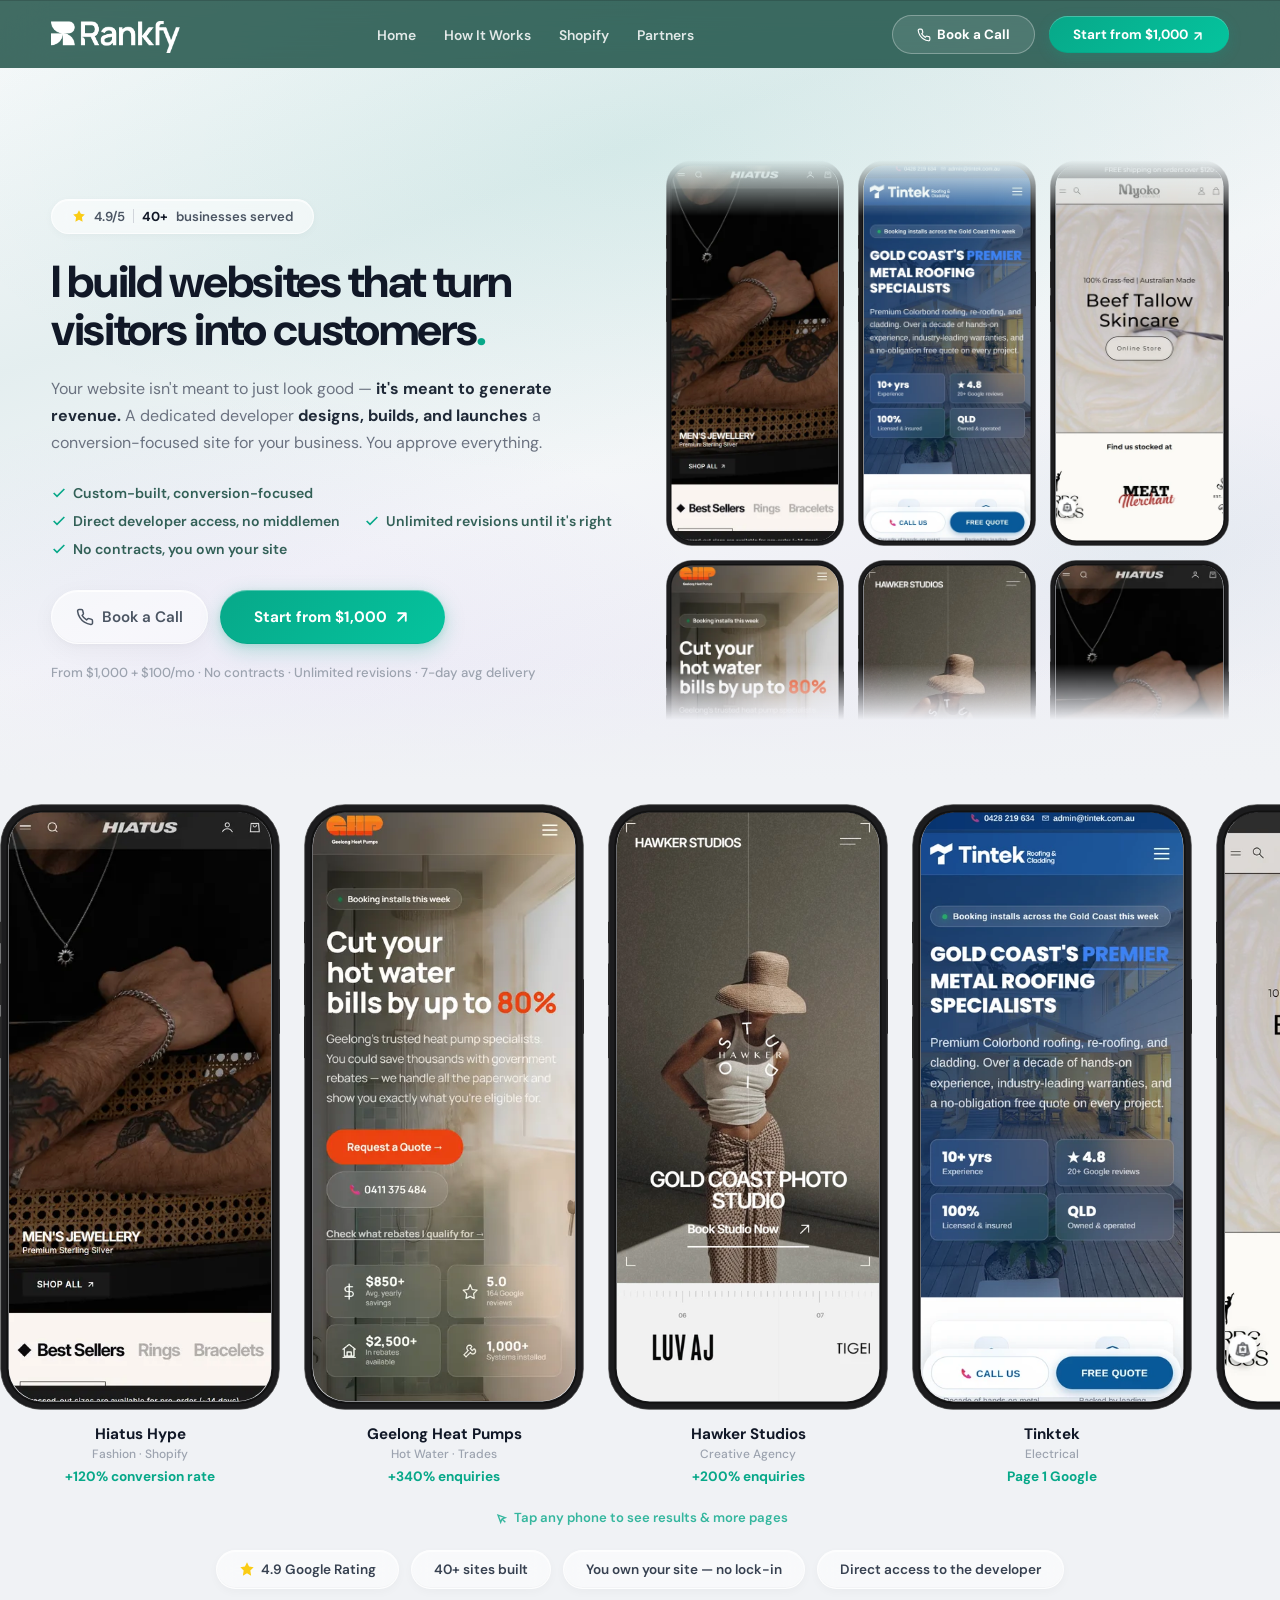
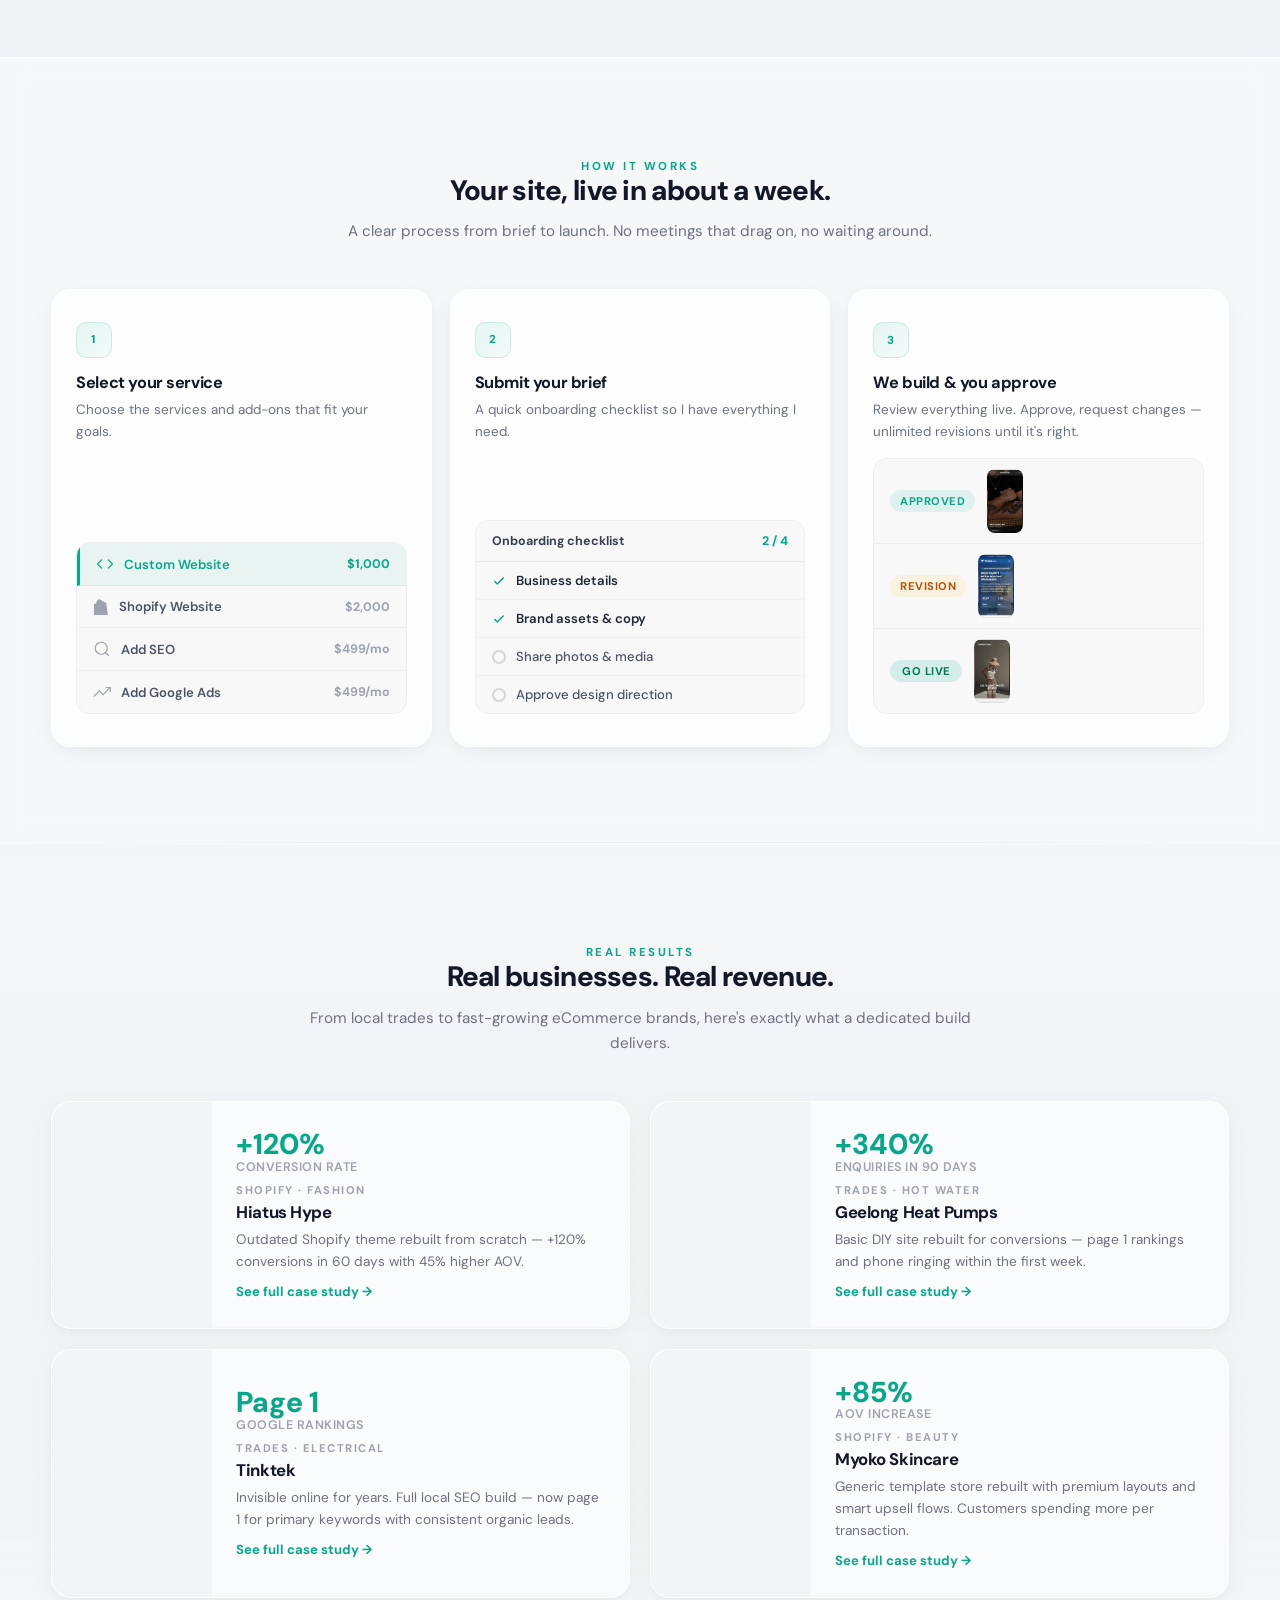
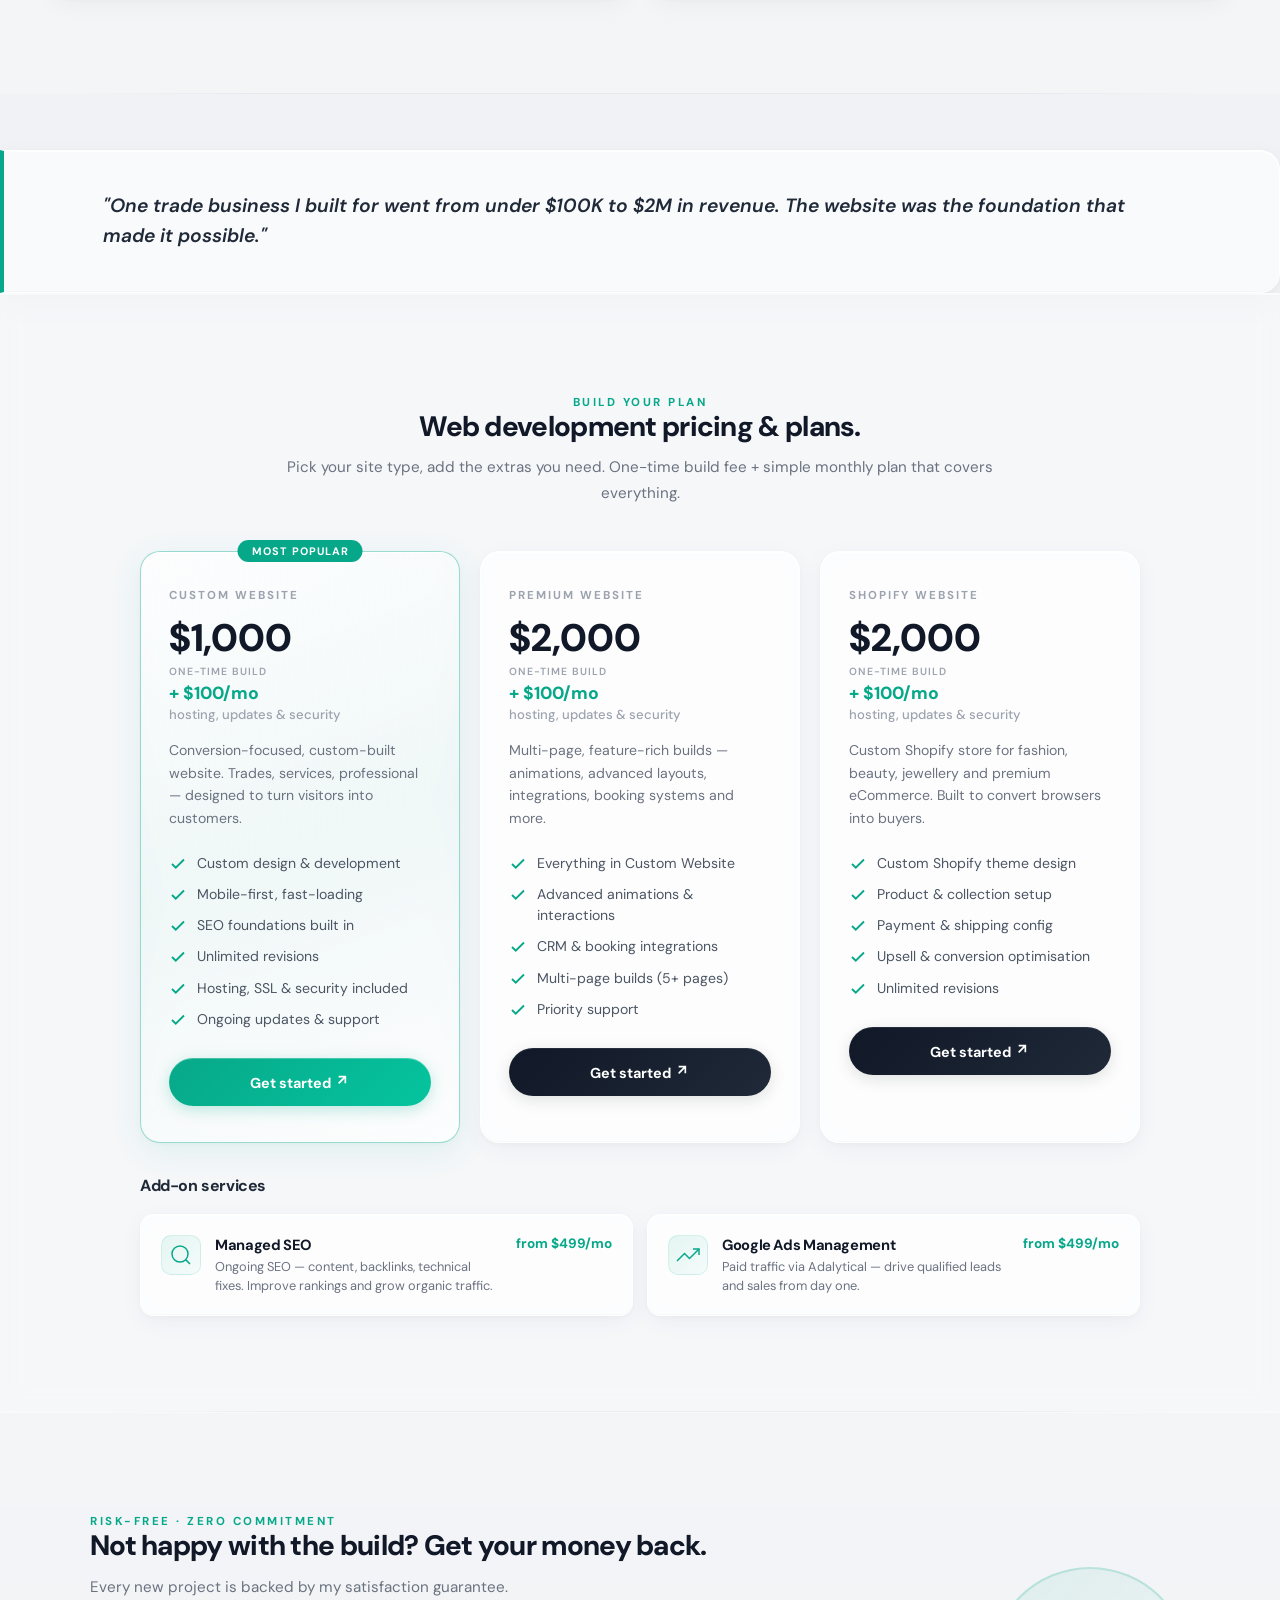
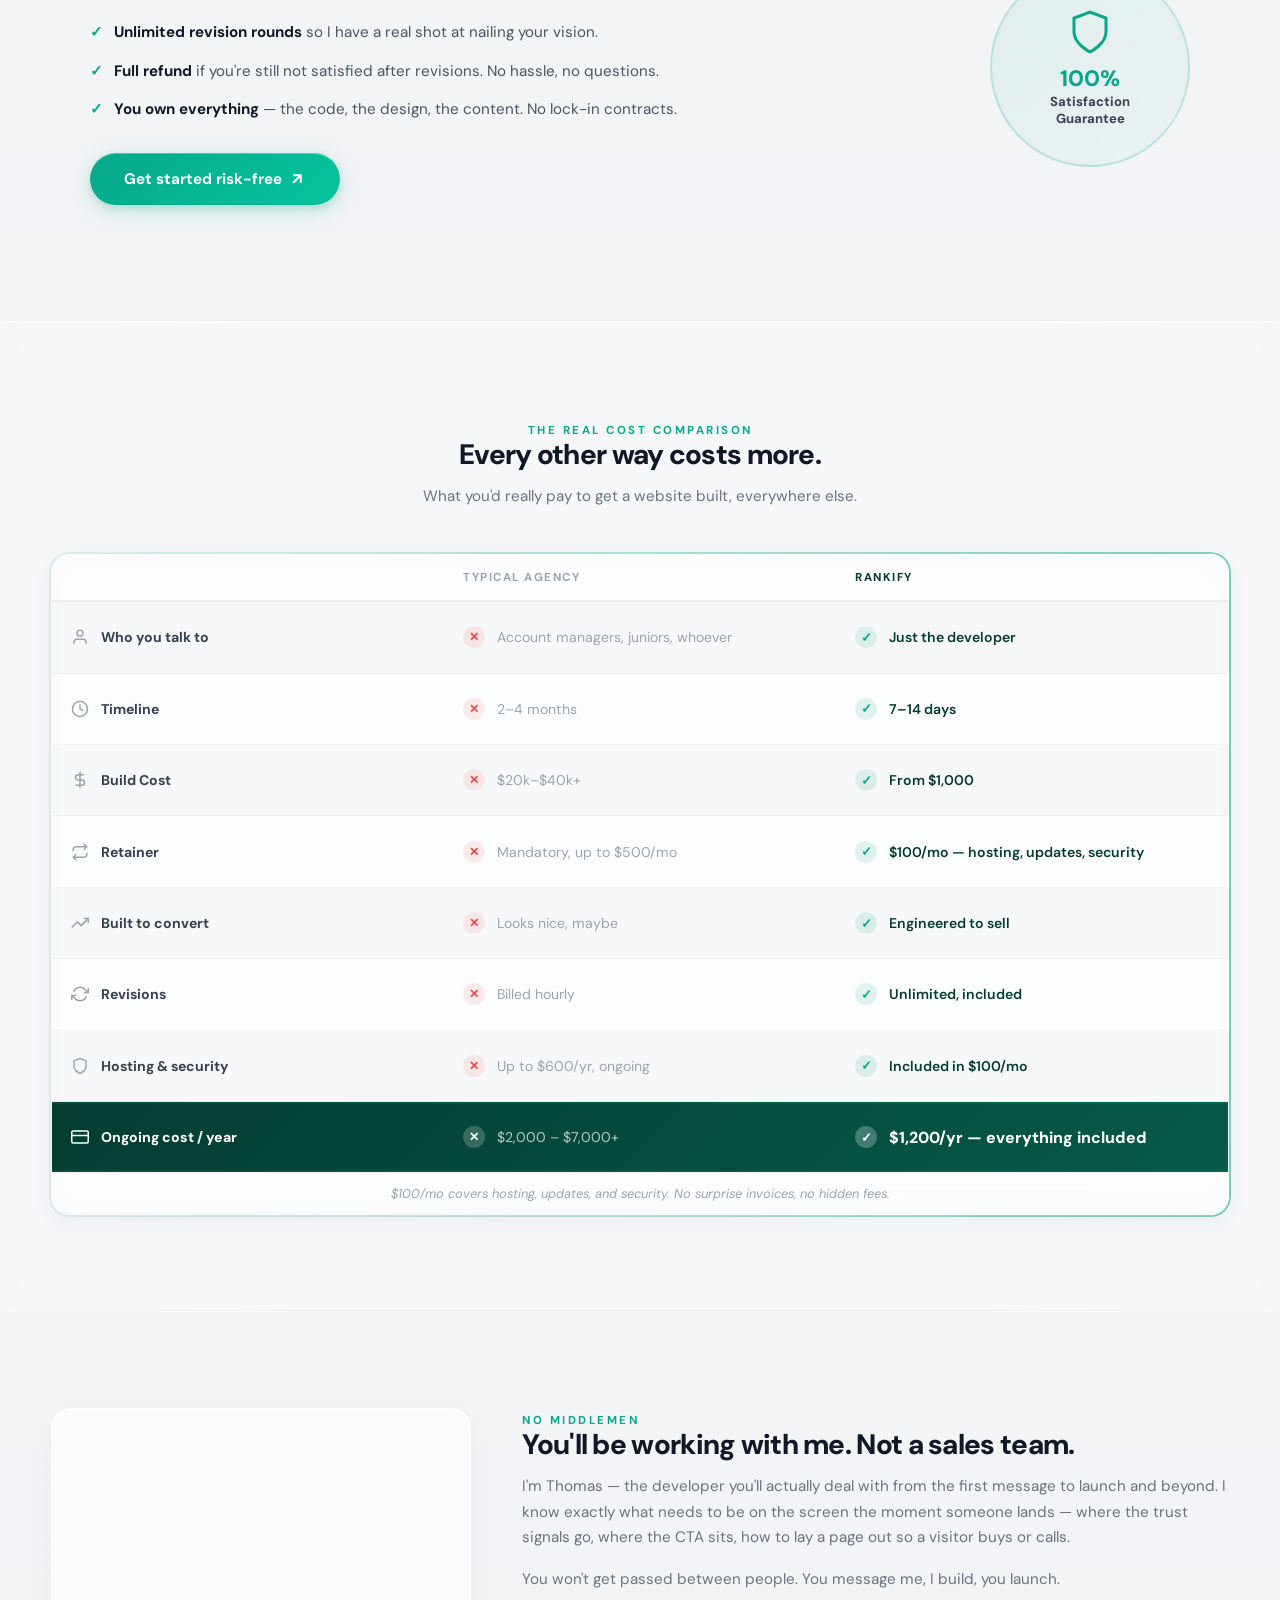
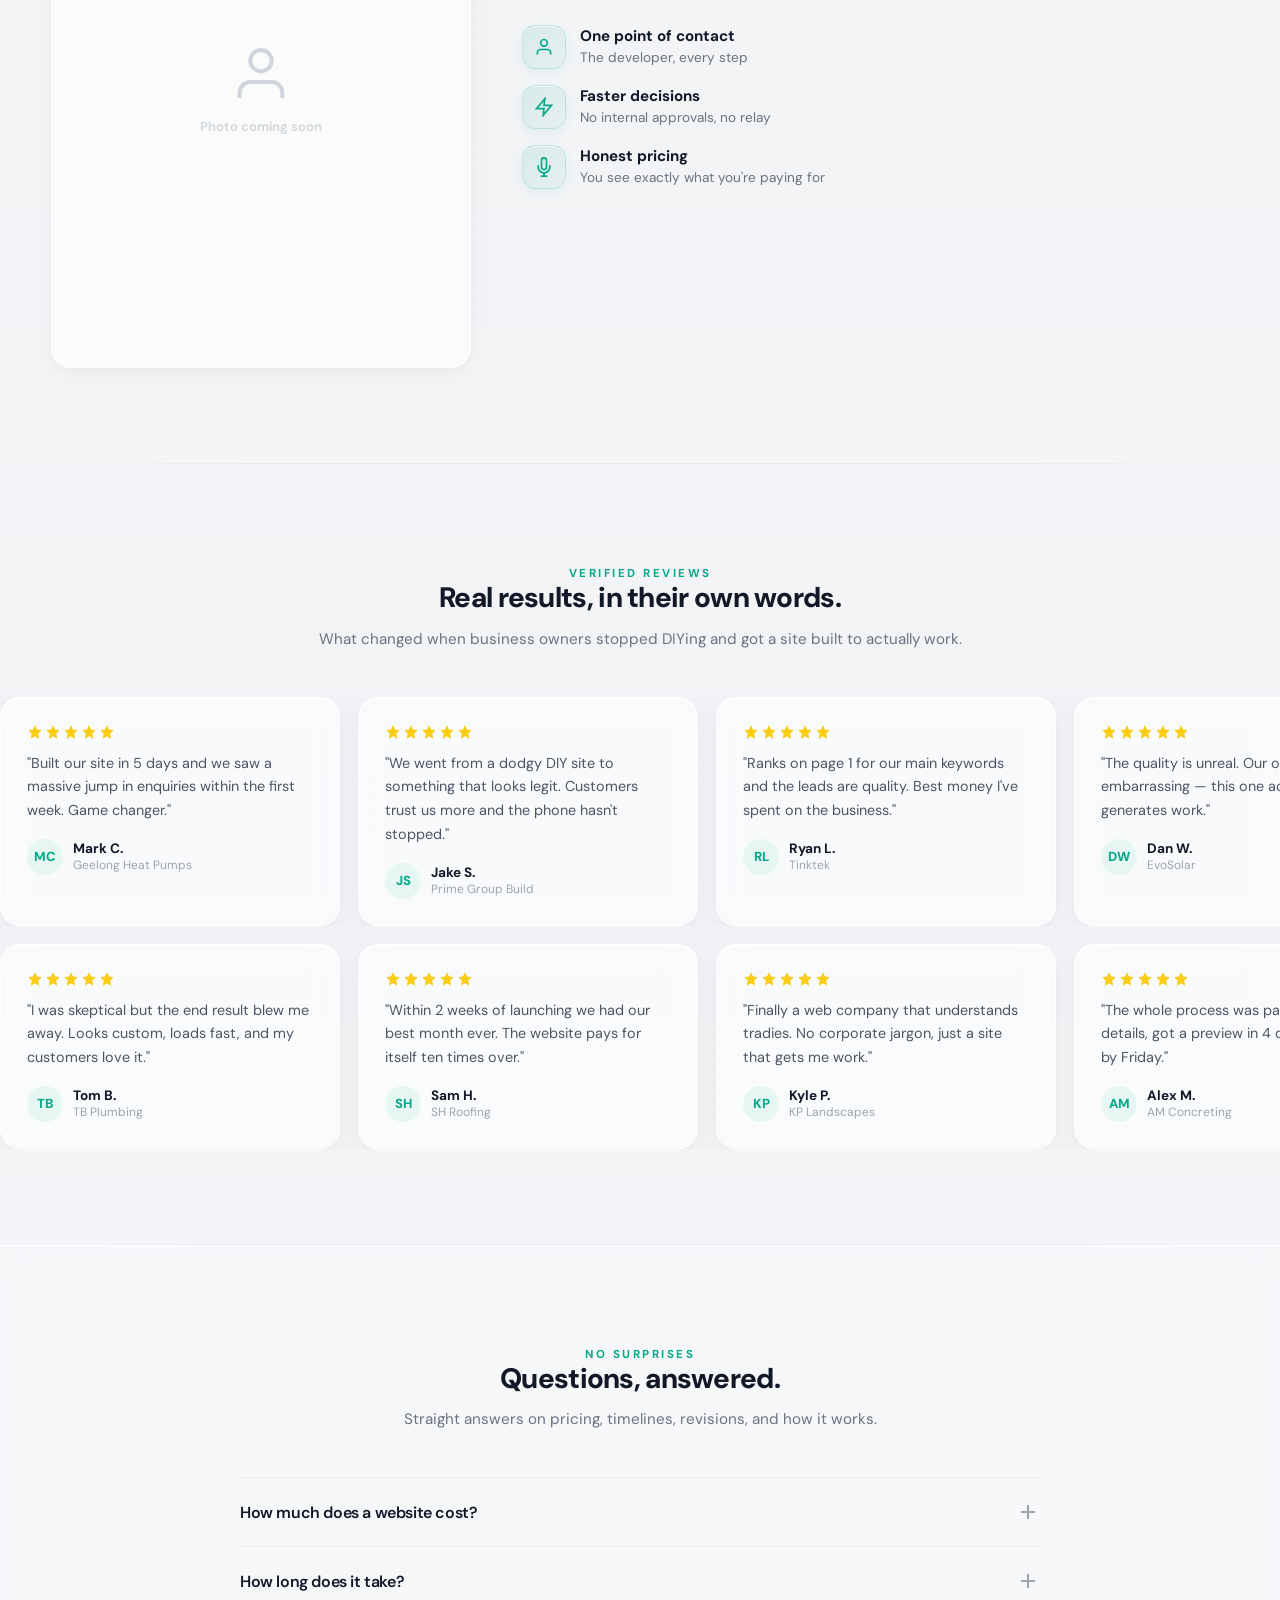
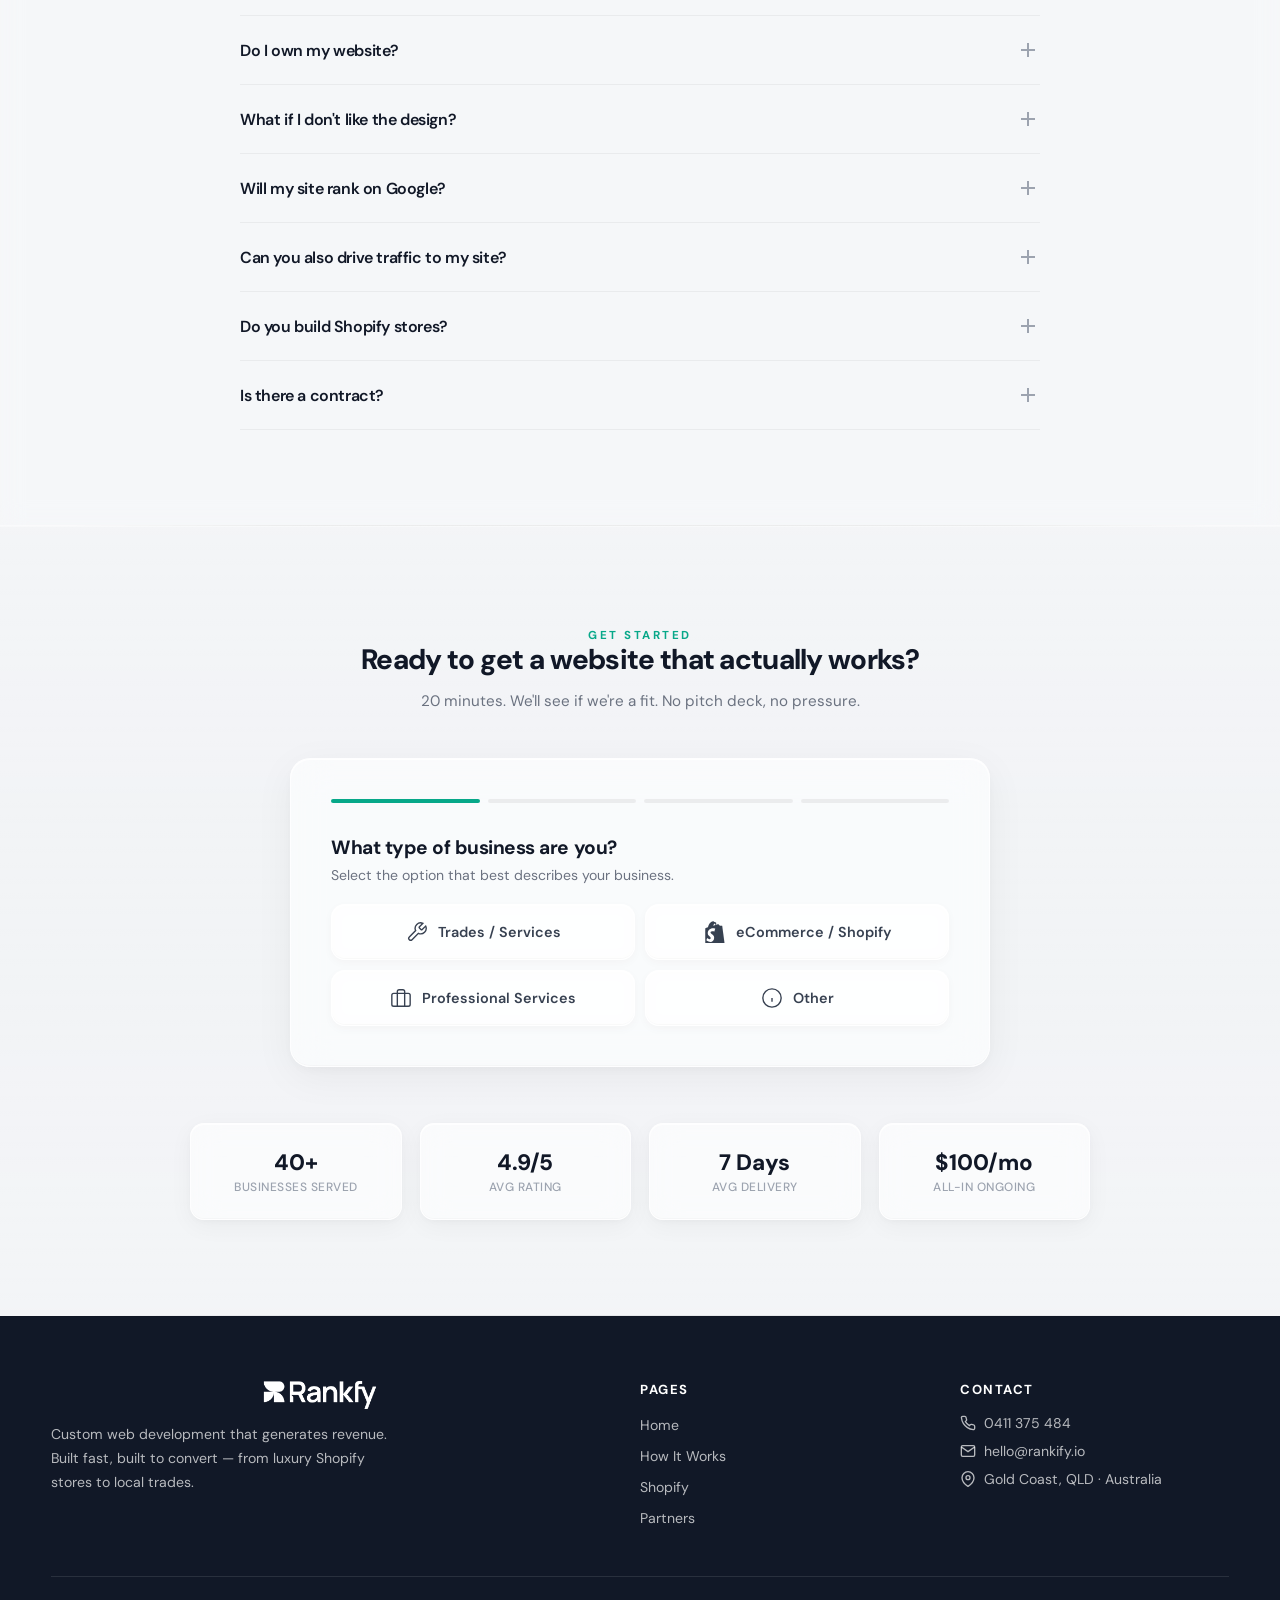
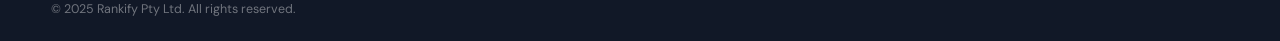
==== index.html @ 092c30d4 "Restore hero headline, fix viewport top to 1.3% Co-Authored-By: Claude Opus 4.6 <noreply@anthropic.c" ====
<!DOCTYPE html>
<html lang="en">
<head>
<meta charset="UTF-8">
<meta name="viewport" content="width=device-width,initial-scale=1">
<title>Rankify — Custom Web Development from $1,000</title>
<meta name="description" content="Custom websites built to generate revenue. From luxury Shopify stores to local trades — conversion-focused, built by the developer directly. From $1,000 + $100/mo, Gold Coast Australia.">
<link rel="preconnect" href="https://fonts.googleapis.com">
<link rel="preconnect" href="https://fonts.gstatic.com" crossorigin>
<link href="https://fonts.googleapis.com/css2?family=DM+Sans:wght@400;500;600;700;800&display=swap" rel="stylesheet">
<link rel="stylesheet" href="assets/site.css">
<link rel="icon" type="image/svg+xml" href="images/rankify-logo.svg">
</head>
<body>

<!-- NAV -->
<nav class="nav" id="nav">
  <div class="nav-in">
    <a href="index.html" class="logo"><img src="images/rankify-logo.svg" alt="Rankify"></a>
    <ul class="nav-l">
      <li><a href="index.html">Home</a></li>
      <li><a href="#how-it-works">How It Works</a></li>
      <li><a href="shopify.html">Shopify</a></li>
      <li><a href="partners.html">Partners</a></li>
    </ul>
    <div class="nav-r">
      <a href="#" class="nav-cta nav-cta--outline" onclick="event.preventDefault();openCalModal()"><svg width="14" height="14" viewBox="0 0 24 24" fill="none" stroke="currentColor" stroke-width="2" stroke-linecap="round" stroke-linejoin="round"><path d="M22 16.92v3a2 2 0 0 1-2.18 2 19.79 19.79 0 0 1-8.63-3.07 19.5 19.5 0 0 1-6-6 19.79 19.79 0 0 1-3.07-8.67A2 2 0 0 1 4.11 2h3a2 2 0 0 1 2 1.72 12.84 12.84 0 0 0 .7 2.81 2 2 0 0 1-.45 2.11L8.09 9.91a16 16 0 0 0 6 6l1.27-1.27a2 2 0 0 1 2.11-.45 12.84 12.84 0 0 0 2.81.7A2 2 0 0 1 22 16.92z"/></svg> Book a Call</a>
      <a href="#pricing" class="nav-cta">Start from $1,000 <svg width="14" height="14" viewBox="0 0 24 24" fill="none" stroke="currentColor" stroke-width="2.5" stroke-linecap="round" stroke-linejoin="round"><path d="M7 17L17 7M7 7h10v10"/></svg></a>
    </div>
    <button class="mob-tog" aria-label="Menu"><span></span><span></span><span></span></button>
  </div>
</nav>

<!-- MOBILE DRAWER -->
<div class="mdrawer">
  <button class="mdrawer-close" aria-label="Close">&times;</button>
  <ul class="mdrawer-list">
    <li><a href="index.html">Home</a></li>
    <li><a href="#how-it-works">How It Works</a></li>
    <li><a href="#pricing">Pricing</a></li>
    <li><a href="shopify.html">Shopify</a></li>
    <li><a href="partners.html">Partners</a></li>
  </ul>
  <div class="mdrawer-cta">
    <a href="tel:0411375484" class="mc-call">Call 0411 375 484</a>
    <a href="#quote-form" class="mc-quote">Start from $1,000</a>
  </div>
</div>

<!-- ===== SECTION 1 — HERO (split layout) ===== -->
<section class="hero">
  <div class="ctr">
    <div class="hero-split">
      <!-- LEFT — copy -->
      <div class="hero-copy">
        <div class="hero-proof-pill fade">
          <svg viewBox="0 0 24 24" fill="currentColor" width="14" height="14" style="color:#facc15"><path d="M12 2l3.09 6.26L22 9.27l-5 4.87L18.18 22 12 18.56 5.82 22 7 14.14l-5-4.87 6.91-1.01z"/></svg>
          <span>4.9/5</span>
          <span class="pill-sep"></span>
          <strong>40+</strong> businesses served
        </div>
        <h1 class="hero-title">I build websites that turn visitors into customers<span class="dot">.</span></h1>
        <p class="hero-sub-main">Your website isn't meant to just look good — <strong>it's meant to generate revenue.</strong> A dedicated developer <strong>designs, builds, and launches</strong> a conversion-focused site for your business. You approve everything.</p>
        <div class="hero-checks">
          <div class="hero-check"><svg viewBox="0 0 24 24" fill="none" stroke="currentColor" stroke-width="2.5" width="16" height="16"><polyline points="20 6 9 17 4 12"/></svg> Custom-built, conversion-focused</div>
          <div class="hero-check"><svg viewBox="0 0 24 24" fill="none" stroke="currentColor" stroke-width="2.5" width="16" height="16"><polyline points="20 6 9 17 4 12"/></svg> Direct developer access, no middlemen</div>
          <div class="hero-check"><svg viewBox="0 0 24 24" fill="none" stroke="currentColor" stroke-width="2.5" width="16" height="16"><polyline points="20 6 9 17 4 12"/></svg> Unlimited revisions until it's right</div>
          <div class="hero-check"><svg viewBox="0 0 24 24" fill="none" stroke="currentColor" stroke-width="2.5" width="16" height="16"><polyline points="20 6 9 17 4 12"/></svg> No contracts, you own your site</div>
        </div>
        <div class="hero-btns">
          <a href="#" class="btn-s" onclick="event.preventDefault();openCalModal()"><svg width="18" height="18" viewBox="0 0 24 24" fill="none" stroke="currentColor" stroke-width="2" stroke-linecap="round" stroke-linejoin="round"><path d="M22 16.92v3a2 2 0 0 1-2.18 2 19.79 19.79 0 0 1-8.63-3.07 19.5 19.5 0 0 1-6-6 19.79 19.79 0 0 1-3.07-8.67A2 2 0 0 1 4.11 2h3a2 2 0 0 1 2 1.72 12.84 12.84 0 0 0 .7 2.81 2 2 0 0 1-.45 2.11L8.09 9.91a16 16 0 0 0 6 6l1.27-1.27a2 2 0 0 1 2.11-.45 12.84 12.84 0 0 0 2.81.7A2 2 0 0 1 22 16.92z"/></svg> Book a Call</a>
          <a href="#pricing" class="btn-p">Start from $1,000 <svg width="18" height="18" viewBox="0 0 24 24" fill="none" stroke="currentColor" stroke-width="2.5" stroke-linecap="round" stroke-linejoin="round"><path d="M7 17L17 7M7 7h10v10"/></svg></a>
        </div>
        <p class="hero-trust-line">From $1,000 + $100/mo · No contracts · Unlimited revisions · 7-day avg delivery</p>
      </div>
      <!-- RIGHT — 3 vertical scrolling columns -->
      <div class="hero-cols">
        <!-- Col 1 — scrolls UP -->
        <div class="hero-col hero-col-up">
          <div class="hero-col-track">
            <div class="hero-col-phone"><div class="gt-frame gt-mobile"><div class="gt-viewport"><div class="gt-scroll-img" style="background:url('images/hiatus-mobile.webp') top center/cover"></div></div><div class="gt-home-bar"></div></div></div>
            <div class="hero-col-phone"><div class="gt-frame gt-mobile"><div class="gt-viewport"><div class="gt-scroll-img" style="background:url('images/geelong-hp-mobile.webp') top center/cover"></div></div><div class="gt-home-bar"></div></div></div>
            <div class="hero-col-phone"><div class="gt-frame gt-mobile"><div class="gt-viewport"><div class="gt-scroll-img" style="background:url('images/enricher-mobile.webp') top center/cover"></div></div><div class="gt-home-bar"></div></div></div>
            <!-- dupes for infinite -->
            <div class="hero-col-phone"><div class="gt-frame gt-mobile"><div class="gt-viewport"><div class="gt-scroll-img" style="background:url('images/hiatus-mobile.webp') top center/cover"></div></div><div class="gt-home-bar"></div></div></div>
            <div class="hero-col-phone"><div class="gt-frame gt-mobile"><div class="gt-viewport"><div class="gt-scroll-img" style="background:url('images/geelong-hp-mobile.webp') top center/cover"></div></div><div class="gt-home-bar"></div></div></div>
            <div class="hero-col-phone"><div class="gt-frame gt-mobile"><div class="gt-viewport"><div class="gt-scroll-img" style="background:url('images/enricher-mobile.webp') top center/cover"></div></div><div class="gt-home-bar"></div></div></div>
          </div>
        </div>
        <!-- Col 2 — scrolls DOWN -->
        <div class="hero-col hero-col-down">
          <div class="hero-col-track">
            <div class="hero-col-phone"><div class="gt-frame gt-mobile"><div class="gt-viewport"><div class="gt-scroll-img" style="background:url('images/tinktek-mobile.webp') top center/cover"></div></div><div class="gt-home-bar"></div></div></div>
            <div class="hero-col-phone"><div class="gt-frame gt-mobile"><div class="gt-viewport"><div class="gt-scroll-img" style="background:url('images/hawker-mobile.webp') top center/cover"></div></div><div class="gt-home-bar"></div></div></div>
            <div class="hero-col-phone"><div class="gt-frame gt-mobile"><div class="gt-viewport"><div class="gt-scroll-img" style="background:url('images/primegroup-mobile.webp') top center/cover"></div></div><div class="gt-home-bar"></div></div></div>
            <!-- dupes -->
            <div class="hero-col-phone"><div class="gt-frame gt-mobile"><div class="gt-viewport"><div class="gt-scroll-img" style="background:url('images/tinktek-mobile.webp') top center/cover"></div></div><div class="gt-home-bar"></div></div></div>
            <div class="hero-col-phone"><div class="gt-frame gt-mobile"><div class="gt-viewport"><div class="gt-scroll-img" style="background:url('images/hawker-mobile.webp') top center/cover"></div></div><div class="gt-home-bar"></div></div></div>
            <div class="hero-col-phone"><div class="gt-frame gt-mobile"><div class="gt-viewport"><div class="gt-scroll-img" style="background:url('images/primegroup-mobile.webp') top center/cover"></div></div><div class="gt-home-bar"></div></div></div>
          </div>
        </div>
        <!-- Col 3 — scrolls UP -->
        <div class="hero-col hero-col-up">
          <div class="hero-col-track">
            <div class="hero-col-phone"><div class="gt-frame gt-mobile"><div class="gt-viewport"><div class="gt-scroll-img" style="background:url('images/myoko-mobile.webp') top center/cover"></div></div><div class="gt-home-bar"></div></div></div>
            <div class="hero-col-phone"><div class="gt-frame gt-mobile"><div class="gt-viewport"><div class="gt-scroll-img" style="background:url('images/hiatus-mobile.webp') top center/cover"></div></div><div class="gt-home-bar"></div></div></div>
            <div class="hero-col-phone"><div class="gt-frame gt-mobile"><div class="gt-viewport"><div class="gt-scroll-img" style="background:url('images/tinktek-mobile.webp') top center/cover"></div></div><div class="gt-home-bar"></div></div></div>
            <!-- dupes -->
            <div class="hero-col-phone"><div class="gt-frame gt-mobile"><div class="gt-viewport"><div class="gt-scroll-img" style="background:url('images/myoko-mobile.webp') top center/cover"></div></div><div class="gt-home-bar"></div></div></div>
            <div class="hero-col-phone"><div class="gt-frame gt-mobile"><div class="gt-viewport"><div class="gt-scroll-img" style="background:url('images/hiatus-mobile.webp') top center/cover"></div></div><div class="gt-home-bar"></div></div></div>
            <div class="hero-col-phone"><div class="gt-frame gt-mobile"><div class="gt-viewport"><div class="gt-scroll-img" style="background:url('images/tinktek-mobile.webp') top center/cover"></div></div><div class="gt-home-bar"></div></div></div>
          </div>
        </div>
      </div>
    </div>
  </div>
</section>

<!-- HERO GALLERY — scrolling phones -->
<div class="hero-gallery">
  <div class="gallery-grid" id="galleryGrid">
    <div class="gallery-track">
    <div class="gallery-tile fade" data-industry="ecommerce" data-site="0">
      <div class="gt-frame gt-mobile">
        <div class="gt-notch"></div>
        <div class="gt-viewport">
          <div class="gt-scroll-img" style="background:url('images/hiatus-mobile.webp') top center/cover"></div>
        </div>
        <div class="gt-home-bar"></div>
      </div>
      <div class="gt-info">
        <div class="gt-name">Hiatus Hype</div>
        <div class="gt-industry">Fashion · Shopify</div>
        <div class="gt-metric">+120% conversion rate</div>
      </div>
    </div>

    <div class="gallery-tile fade" data-industry="trades" data-site="1">
      <div class="gt-frame gt-mobile">
        <div class="gt-notch"></div>
        <div class="gt-viewport">
          <div class="gt-scroll-img" style="background:url('images/geelong-hp-mobile.webp') top center/cover"></div>
        </div>
        <div class="gt-home-bar"></div>
      </div>
      <div class="gt-info">
        <div class="gt-name">Geelong Heat Pumps</div>
        <div class="gt-industry">Hot Water · Trades</div>
        <div class="gt-metric">+340% enquiries</div>
      </div>
    </div>

    <div class="gallery-tile fade" data-industry="professional" data-site="2">
      <div class="gt-frame gt-mobile">
        <div class="gt-notch"></div>
        <div class="gt-viewport">
          <div class="gt-scroll-img" style="background:url('images/hawker-mobile.webp') top center/cover"></div>
        </div>
        <div class="gt-home-bar"></div>
      </div>
      <div class="gt-info">
        <div class="gt-name">Hawker Studios</div>
        <div class="gt-industry">Creative Agency</div>
        <div class="gt-metric">+200% enquiries</div>
      </div>
    </div>

    <div class="gallery-tile fade" data-industry="trades" data-site="3">
      <div class="gt-frame gt-mobile">
        <div class="gt-notch"></div>
        <div class="gt-viewport">
          <div class="gt-scroll-img" style="background:url('images/tinktek-mobile.webp') top center/cover"></div>
        </div>
        <div class="gt-home-bar"></div>
      </div>
      <div class="gt-info">
        <div class="gt-name">Tinktek</div>
        <div class="gt-industry">Electrical</div>
        <div class="gt-metric">Page 1 Google</div>
      </div>
    </div>

    <div class="gallery-tile fade" data-industry="ecommerce" data-site="4">
      <div class="gt-frame gt-mobile">
        <div class="gt-notch"></div>
        <div class="gt-viewport">
          <div class="gt-scroll-img" style="background:url('images/myoko-mobile.webp') top center/cover"></div>
        </div>
        <div class="gt-home-bar"></div>
      </div>
      <div class="gt-info">
        <div class="gt-name">Myoko Skincare</div>
        <div class="gt-industry">Beauty · Shopify</div>
        <div class="gt-metric">+85% AOV increase</div>
      </div>
    </div>

    <div class="gallery-tile fade" data-industry="ecommerce" data-site="5">
      <div class="gt-frame gt-mobile">
        <div class="gt-notch"></div>
        <div class="gt-viewport">
          <div class="gt-scroll-img" style="background:url('images/enricher-mobile.webp') top center/cover"></div>
        </div>
        <div class="gt-home-bar"></div>
      </div>
      <div class="gt-info">
        <div class="gt-name">The Enricher</div>
        <div class="gt-industry">Wellness · Shopify</div>
        <div class="gt-metric">+160% organic traffic</div>
      </div>
    </div>

    <div class="gallery-tile fade" data-industry="trades" data-site="6">
      <div class="gt-frame gt-mobile">
        <div class="gt-notch"></div>
        <div class="gt-viewport">
          <div class="gt-scroll-img" style="background:url('images/primegroup-mobile.webp') top center/cover"></div>
        </div>
        <div class="gt-home-bar"></div>
      </div>
      <div class="gt-info">
        <div class="gt-name">Prime Group Build</div>
        <div class="gt-industry">Construction</div>
        <div class="gt-metric">+280% traffic</div>
      </div>
    </div>
    </div>
  </div>
  <p class="gallery-hint"><svg width="16" height="16" viewBox="0 0 24 24" fill="none" stroke="currentColor" stroke-width="2"><path d="M15 15l-2 5L9 9l11 4-5 2zm0 0l5 5"/></svg> Tap any phone to see results &amp; more pages</p>
</div>

<!-- TRUST BADGES (like Feedbird's review badges row) -->
<div class="hero-trust-row fade">
  <div class="ctr">
    <div class="trust-badges">
      <div class="trust-badge"><svg viewBox="0 0 24 24" fill="currentColor" width="18" height="18" style="color:#facc15"><path d="M12 2l3.09 6.26L22 9.27l-5 4.87L18.18 22 12 18.56 5.82 22 7 14.14l-5-4.87 6.91-1.01z"/></svg> 4.9 Google Rating</div>
      <div class="trust-badge">40+ sites built</div>
      <div class="trust-badge">You own your site — no lock-in</div>
      <div class="trust-badge">Direct access to the developer</div>
    </div>
  </div>
</div>

<!-- ===== SECTION 2 — HOW IT WORKS (visual cards like Feedbird) ===== -->
<section class="sec sec-grey fade" id="how-it-works">
  <div class="ctr">
    <div class="sec-c">
      <span class="sec-tag">How it works</span>
      <h2 class="sec-t">Your site, live in about a week<span class="dot">.</span></h2>
      <p class="sec-sub">A clear process from brief to launch. No meetings that drag on, no waiting around.</p>
    </div>
    <div class="hiw-grid">
      <!-- Card 1 — Select your service -->
      <div class="hiw-card fade">
        <div class="hiw-num">1</div>
        <h4>Select your service</h4>
        <p>Choose the services and add-ons that fit your goals.</p>
        <div class="hiw-visual">
          <div class="hiw-service-list">
            <div class="hiw-svc hiw-svc--active"><svg viewBox="0 0 24 24" fill="none" stroke="currentColor" stroke-width="1.5" width="18" height="18"><polyline points="16 18 22 12 16 6"/><polyline points="8 6 2 12 8 18"/></svg> Custom Website <span class="hiw-svc-price">$1,000</span></div>
            <div class="hiw-svc"><svg viewBox="0 0 109.5 124.5" fill="currentColor" width="16" height="16"><path d="M95.6 28.2c-.1-.6-.6-1-1.1-1l-12.2-.9-8-8c-.8-.8-2.5-.6-3.1-.4 0 0-1.6.5-4.3 1.3-2.5-7.3-7-14-14.8-14h-.7C49.3 2.5 46.8 1 44.8 1c-18.3.3-27 22.8-29.8 34.4-7.1 2.2-12.2 3.8-12.8 4C.6 40 .5 40.1 0 41.7-1.1 55.4 0 124.5 0 124.5l74.4 13.5L109.5 131S95.7 28.8 95.6 28.2z"/></svg> Shopify Website <span class="hiw-svc-price">$2,000</span></div>
            <div class="hiw-svc"><svg viewBox="0 0 24 24" fill="none" stroke="currentColor" stroke-width="1.5" width="18" height="18"><circle cx="11" cy="11" r="8"/><path d="m21 21-4.35-4.35"/></svg> Add SEO <span class="hiw-svc-price">$499/mo</span></div>
            <div class="hiw-svc"><svg viewBox="0 0 24 24" fill="none" stroke="currentColor" stroke-width="1.5" width="18" height="18"><polyline points="23 6 13.5 15.5 8.5 10.5 1 18"/><polyline points="17 6 23 6 23 12"/></svg> Add Google Ads <span class="hiw-svc-price">$499/mo</span></div>
          </div>
        </div>
      </div>
      <!-- Card 2 — Submit your brief -->
      <div class="hiw-card fade">
        <div class="hiw-num">2</div>
        <h4>Submit your brief</h4>
        <p>A quick onboarding checklist so I have everything I need.</p>
        <div class="hiw-visual">
          <div class="hiw-checklist">
            <div class="hiw-check-header">Onboarding checklist <span>2 / 4</span></div>
            <div class="hiw-check-item hiw-check-done"><svg viewBox="0 0 24 24" fill="none" stroke="currentColor" stroke-width="2.5" width="14" height="14"><polyline points="20 6 9 17 4 12"/></svg> Business details</div>
            <div class="hiw-check-item hiw-check-done"><svg viewBox="0 0 24 24" fill="none" stroke="currentColor" stroke-width="2.5" width="14" height="14"><polyline points="20 6 9 17 4 12"/></svg> Brand assets &amp; copy</div>
            <div class="hiw-check-item"><span class="hiw-check-circle"></span> Share photos &amp; media</div>
            <div class="hiw-check-item"><span class="hiw-check-circle"></span> Approve design direction</div>
          </div>
        </div>
      </div>
      <!-- Card 3 — We build & you approve -->
      <div class="hiw-card fade">
        <div class="hiw-num">3</div>
        <h4>We build &amp; you approve</h4>
        <p>Review everything live. Approve, request changes — unlimited revisions until it's right.</p>
        <div class="hiw-visual">
          <div class="hiw-review-list">
            <div class="hiw-review-row"><span class="hiw-rev-status hiw-rev-approved">Approved</span><div class="hiw-rev-thumb" style="background:url('images/hiatus-mobile.webp') top center/cover"></div></div>
            <div class="hiw-review-row"><span class="hiw-rev-status hiw-rev-revision">Revision</span><div class="hiw-rev-thumb" style="background:url('images/tinktek-mobile.webp') top center/cover"></div></div>
            <div class="hiw-review-row"><span class="hiw-rev-status hiw-rev-live">Go Live</span><div class="hiw-rev-thumb" style="background:url('images/hawker-mobile.webp') top center/cover"></div></div>
          </div>
        </div>
      </div>
    </div>
  </div>
</section>

<!-- ===== SECTION 3 — PORTFOLIO / CASE STUDIES ===== -->
<section class="sec fade" id="portfolio">
  <div class="ctr">
    <div class="sec-c">
      <span class="sec-tag">Real results</span>
      <h2 class="sec-t">Real businesses<span class="dot">.</span> Real revenue<span class="dot">.</span></h2>
      <p class="sec-sub">From local trades to fast-growing eCommerce brands, here's exactly what a dedicated build delivers.</p>
    </div>
    <div class="cs-cards fade">
      <div class="cs-card" data-idx="0">
        <div class="cs-card-img"><div class="gt-frame gt-mobile"><div class="gt-viewport"><div class="gt-scroll-img" style="background:url('images/hiatus-mobile.webp') top center/cover"></div></div><div class="gt-home-bar"></div></div></div>
        <div class="cs-card-body">
          <div class="cs-card-metric">+120%</div>
          <div class="cs-card-metric-label">conversion rate</div>
          <div class="cs-card-tag">Shopify · Fashion</div>
          <h4>Hiatus Hype</h4>
          <p>Outdated Shopify theme rebuilt from scratch — +120% conversions in 60 days with 45% higher AOV.</p>
          <span class="cs-card-link">See full case study &rarr;</span>
        </div>
      </div>
      <div class="cs-card" data-idx="1">
        <div class="cs-card-img"><div class="gt-frame gt-mobile"><div class="gt-viewport"><div class="gt-scroll-img" style="background:url('images/geelong-hp-mobile.webp') top center/cover"></div></div><div class="gt-home-bar"></div></div></div>
        <div class="cs-card-body">
          <div class="cs-card-metric">+340%</div>
          <div class="cs-card-metric-label">enquiries in 90 days</div>
          <div class="cs-card-tag">Trades · Hot Water</div>
          <h4>Geelong Heat Pumps</h4>
          <p>Basic DIY site rebuilt for conversions — page 1 rankings and phone ringing within the first week.</p>
          <span class="cs-card-link">See full case study &rarr;</span>
        </div>
      </div>
      <div class="cs-card" data-idx="3">
        <div class="cs-card-img"><div class="gt-frame gt-mobile"><div class="gt-viewport"><div class="gt-scroll-img" style="background:url('images/tinktek-mobile.webp') top center/cover"></div></div><div class="gt-home-bar"></div></div></div>
        <div class="cs-card-body">
          <div class="cs-card-metric">Page 1</div>
          <div class="cs-card-metric-label">Google rankings</div>
          <div class="cs-card-tag">Trades · Electrical</div>
          <h4>Tinktek</h4>
          <p>Invisible online for years. Full local SEO build — now page 1 for primary keywords with consistent organic leads.</p>
          <span class="cs-card-link">See full case study &rarr;</span>
        </div>
      </div>
      <div class="cs-card" data-idx="4">
        <div class="cs-card-img"><div class="gt-frame gt-mobile"><div class="gt-viewport"><div class="gt-scroll-img" style="background:url('images/myoko-mobile.webp') top center/cover"></div></div><div class="gt-home-bar"></div></div></div>
        <div class="cs-card-body">
          <div class="cs-card-metric">+85%</div>
          <div class="cs-card-metric-label">AOV increase</div>
          <div class="cs-card-tag">Shopify · Beauty</div>
          <h4>Myoko Skincare</h4>
          <p>Generic template store rebuilt with premium layouts and smart upsell flows. Customers spending more per transaction.</p>
          <span class="cs-card-link">See full case study &rarr;</span>
        </div>
      </div>
    </div>
  </div>
</section>

<!-- Pull-quote band -->
<div class="pullquote fade">
  <div class="ctr">
    <blockquote>"One trade business I built for went from under $100K to $2M in revenue. The website was the foundation that made it possible."</blockquote>
  </div>
</div>

<!-- ===== SECTION 4 — PRICING / BUILD YOUR PLAN ===== -->
<section class="sec sec-grey fade" id="pricing">
  <div class="ctr">
    <div class="sec-c">
      <span class="sec-tag">Build your plan</span>
      <h2 class="sec-t">Web development pricing &amp; plans<span class="dot">.</span></h2>
      <p class="sec-sub">Pick your site type, add the extras you need. One-time build fee + simple monthly plan that covers everything.</p>
    </div>
    <div class="pricing-builder fade">
      <!-- Pricing cards grid -->
      <div class="price-grid">
        <!-- Custom Website -->
        <div class="price-card pop">
          <div class="price-badge">MOST POPULAR</div>
          <div class="price-tier">Custom Website</div>
          <div class="price-val">$1,000 <span class="price-period">one-time build</span></div>
          <div class="price-ongoing">+ $100/mo <span>hosting, updates &amp; security</span></div>
          <p class="price-desc">Conversion-focused, custom-built website. Trades, services, professional — designed to turn visitors into customers.</p>
          <ul class="price-feats">
            <li><svg viewBox="0 0 24 24" fill="none" stroke="currentColor" stroke-width="2.5"><polyline points="20 6 9 17 4 12"/></svg> Custom design &amp; development</li>
            <li><svg viewBox="0 0 24 24" fill="none" stroke="currentColor" stroke-width="2.5"><polyline points="20 6 9 17 4 12"/></svg> Mobile-first, fast-loading</li>
            <li><svg viewBox="0 0 24 24" fill="none" stroke="currentColor" stroke-width="2.5"><polyline points="20 6 9 17 4 12"/></svg> SEO foundations built in</li>
            <li><svg viewBox="0 0 24 24" fill="none" stroke="currentColor" stroke-width="2.5"><polyline points="20 6 9 17 4 12"/></svg> Unlimited revisions</li>
            <li><svg viewBox="0 0 24 24" fill="none" stroke="currentColor" stroke-width="2.5"><polyline points="20 6 9 17 4 12"/></svg> Hosting, SSL &amp; security included</li>
            <li><svg viewBox="0 0 24 24" fill="none" stroke="currentColor" stroke-width="2.5"><polyline points="20 6 9 17 4 12"/></svg> Ongoing updates &amp; support</li>
          </ul>
          <a href="#quote-form" class="price-cta price-cta-p">Get started <svg width="16" height="16" viewBox="0 0 24 24" fill="none" stroke="currentColor" stroke-width="2.5"><path d="M7 17L17 7M7 7h10v10"/></svg></a>
        </div>
        <!-- Premium Website -->
        <div class="price-card">
          <div class="price-tier">Premium Website</div>
          <div class="price-val">$2,000 <span class="price-period">one-time build</span></div>
          <div class="price-ongoing">+ $100/mo <span>hosting, updates &amp; security</span></div>
          <p class="price-desc">Multi-page, feature-rich builds — animations, advanced layouts, integrations, booking systems and more.</p>
          <ul class="price-feats">
            <li><svg viewBox="0 0 24 24" fill="none" stroke="currentColor" stroke-width="2.5"><polyline points="20 6 9 17 4 12"/></svg> Everything in Custom Website</li>
            <li><svg viewBox="0 0 24 24" fill="none" stroke="currentColor" stroke-width="2.5"><polyline points="20 6 9 17 4 12"/></svg> Advanced animations &amp; interactions</li>
            <li><svg viewBox="0 0 24 24" fill="none" stroke="currentColor" stroke-width="2.5"><polyline points="20 6 9 17 4 12"/></svg> CRM &amp; booking integrations</li>
            <li><svg viewBox="0 0 24 24" fill="none" stroke="currentColor" stroke-width="2.5"><polyline points="20 6 9 17 4 12"/></svg> Multi-page builds (5+ pages)</li>
            <li><svg viewBox="0 0 24 24" fill="none" stroke="currentColor" stroke-width="2.5"><polyline points="20 6 9 17 4 12"/></svg> Priority support</li>
          </ul>
          <a href="#quote-form" class="price-cta price-cta-s">Get started <svg width="16" height="16" viewBox="0 0 24 24" fill="none" stroke="currentColor" stroke-width="2.5"><path d="M7 17L17 7M7 7h10v10"/></svg></a>
        </div>
        <!-- Shopify Website -->
        <div class="price-card">
          <div class="price-tier">Shopify Website</div>
          <div class="price-val">$2,000 <span class="price-period">one-time build</span></div>
          <div class="price-ongoing">+ $100/mo <span>hosting, updates &amp; security</span></div>
          <p class="price-desc">Custom Shopify store for fashion, beauty, jewellery and premium eCommerce. Built to convert browsers into buyers.</p>
          <ul class="price-feats">
            <li><svg viewBox="0 0 24 24" fill="none" stroke="currentColor" stroke-width="2.5"><polyline points="20 6 9 17 4 12"/></svg> Custom Shopify theme design</li>
            <li><svg viewBox="0 0 24 24" fill="none" stroke="currentColor" stroke-width="2.5"><polyline points="20 6 9 17 4 12"/></svg> Product &amp; collection setup</li>
            <li><svg viewBox="0 0 24 24" fill="none" stroke="currentColor" stroke-width="2.5"><polyline points="20 6 9 17 4 12"/></svg> Payment &amp; shipping config</li>
            <li><svg viewBox="0 0 24 24" fill="none" stroke="currentColor" stroke-width="2.5"><polyline points="20 6 9 17 4 12"/></svg> Upsell &amp; conversion optimisation</li>
            <li><svg viewBox="0 0 24 24" fill="none" stroke="currentColor" stroke-width="2.5"><polyline points="20 6 9 17 4 12"/></svg> Unlimited revisions</li>
          </ul>
          <a href="#quote-form" class="price-cta price-cta-s">Get started <svg width="16" height="16" viewBox="0 0 24 24" fill="none" stroke="currentColor" stroke-width="2.5"><path d="M7 17L17 7M7 7h10v10"/></svg></a>
        </div>
      </div>
      <!-- Add-on services -->
      <div class="ps-addons fade" style="margin-top:32px;max-width:1000px;margin-left:auto;margin-right:auto">
        <h3 class="ps-addons-title">Add-on services</h3>
        <div class="ps-addon-grid">
          <div class="ps-addon">
            <div class="ps-addon-icon"><svg viewBox="0 0 24 24" fill="none" stroke="currentColor" stroke-width="1.5" width="24" height="24"><circle cx="11" cy="11" r="8"/><path d="m21 21-4.35-4.35"/></svg></div>
            <div class="ps-addon-info">
              <h4>Managed SEO</h4>
              <p>Ongoing SEO — content, backlinks, technical fixes. Improve rankings and grow organic traffic.</p>
            </div>
            <span class="ps-addon-price">from $499/mo</span>
          </div>
          <div class="ps-addon">
            <div class="ps-addon-icon"><svg viewBox="0 0 24 24" fill="none" stroke="currentColor" stroke-width="1.5" width="24" height="24"><polyline points="23 6 13.5 15.5 8.5 10.5 1 18"/><polyline points="17 6 23 6 23 12"/></svg></div>
            <div class="ps-addon-info">
              <h4>Google Ads Management</h4>
              <p>Paid traffic via Adalytical — drive qualified leads and sales from day one.</p>
            </div>
            <span class="ps-addon-price">from $499/mo</span>
          </div>
        </div>
      </div>
    </div>
  </div>
</section>

<!-- ===== SECTION 5 — SATISFACTION GUARANTEE ===== -->
<section class="sec fade" id="guarantee">
  <div class="ctr">
    <div class="guarantee-grid">
      <div class="guarantee-copy">
        <span class="sec-tag">Risk-free · zero commitment</span>
        <h2 class="sec-t">Not happy with the build? Get your money back<span class="dot">.</span></h2>
        <p class="sec-sub" style="max-width:100%">Every new project is backed by my satisfaction guarantee.</p>
        <ul class="guarantee-list">
          <li><strong>Unlimited revision rounds</strong> so I have a real shot at nailing your vision.</li>
          <li><strong>Full refund</strong> if you're still not satisfied after revisions. No hassle, no questions.</li>
          <li><strong>You own everything</strong> — the code, the design, the content. No lock-in contracts.</li>
        </ul>
        <div class="hero-btns">
          <a href="#quote-form" class="btn-p">Get started risk-free <svg width="18" height="18" viewBox="0 0 24 24" fill="none" stroke="currentColor" stroke-width="2.5"><path d="M7 17L17 7M7 7h10v10"/></svg></a>
        </div>
      </div>
      <div class="guarantee-badge fade">
        <div class="guarantee-seal">
          <svg viewBox="0 0 24 24" fill="none" stroke="currentColor" stroke-width="1.5" width="48" height="48"><path d="M12 22s8-4 8-10V5l-8-3-8 3v7c0 6 8 10 8 10z"/></svg>
          <div class="guarantee-seal-text">
            <span>100%</span>
            Satisfaction<br>Guarantee
          </div>
        </div>
      </div>
    </div>
  </div>
</section>

<!-- ===== SECTION 6 — COST COMPARISON ===== -->
<section class="sec sec-grey fade" id="reframe">
  <div class="ctr">
    <div class="sec-c">
      <span class="sec-tag">The real cost comparison</span>
      <h2 class="sec-t">Every other way costs more<span class="dot">.</span></h2>
      <p class="sec-sub">What you'd really pay to get a website built, everywhere else.</p>
    </div>
    <div class="cmp-wrap fade">
      <div class="cmp-table-wrap">
      <div class="cmp-table">
        <div class="cmp-header">
          <div class="cmp-label cmp-title"></div>
          <div class="cmp-col-h cmp-agency">Typical Agency</div>
          <div class="cmp-col-h cmp-rankify">Rankify</div>
        </div>
        <div class="cmp-row">
          <div class="cmp-label"><svg class="cmp-icon" width="18" height="18" viewBox="0 0 24 24" fill="none" stroke="currentColor" stroke-width="2"><path d="M20 21v-2a4 4 0 0 0-4-4H8a4 4 0 0 0-4 4v2"/><circle cx="12" cy="7" r="4"/></svg> Who you talk to</div>
          <div class="cmp-col cmp-agency"><span class="cmp-x">&#10005;</span> Account managers, juniors, whoever</div>
          <div class="cmp-col cmp-rankify"><span class="cmp-check">&#10003;</span> Just the developer</div>
        </div>
        <div class="cmp-row">
          <div class="cmp-label"><svg class="cmp-icon" width="18" height="18" viewBox="0 0 24 24" fill="none" stroke="currentColor" stroke-width="2"><circle cx="12" cy="12" r="10"/><polyline points="12 6 12 12 16 14"/></svg> Timeline</div>
          <div class="cmp-col cmp-agency"><span class="cmp-x">&#10005;</span> 2–4 months</div>
          <div class="cmp-col cmp-rankify"><span class="cmp-check">&#10003;</span> 7–14 days</div>
        </div>
        <div class="cmp-row">
          <div class="cmp-label"><svg class="cmp-icon" width="18" height="18" viewBox="0 0 24 24" fill="none" stroke="currentColor" stroke-width="2"><line x1="12" y1="1" x2="12" y2="23"/><path d="M17 5H9.5a3.5 3.5 0 0 0 0 7h5a3.5 3.5 0 0 1 0 7H6"/></svg> Build Cost</div>
          <div class="cmp-col cmp-agency"><span class="cmp-x">&#10005;</span> $20k–$40k+</div>
          <div class="cmp-col cmp-rankify"><span class="cmp-check">&#10003;</span> From $1,000</div>
        </div>
        <div class="cmp-row">
          <div class="cmp-label"><svg class="cmp-icon" width="18" height="18" viewBox="0 0 24 24" fill="none" stroke="currentColor" stroke-width="2"><path d="M17 1l4 4-4 4"/><path d="M3 11V9a4 4 0 0 1 4-4h14"/><path d="M7 23l-4-4 4-4"/><path d="M21 13v2a4 4 0 0 1-4 4H3"/></svg> Retainer</div>
          <div class="cmp-col cmp-agency"><span class="cmp-x">&#10005;</span> Mandatory, up to $500/mo</div>
          <div class="cmp-col cmp-rankify"><span class="cmp-check">&#10003;</span> $100/mo — hosting, updates, security</div>
        </div>
        <div class="cmp-row">
          <div class="cmp-label"><svg class="cmp-icon" width="18" height="18" viewBox="0 0 24 24" fill="none" stroke="currentColor" stroke-width="2"><polyline points="23 6 13.5 15.5 8.5 10.5 1 18"/><polyline points="17 6 23 6 23 12"/></svg> Built to convert</div>
          <div class="cmp-col cmp-agency"><span class="cmp-x">&#10005;</span> Looks nice, maybe</div>
          <div class="cmp-col cmp-rankify"><span class="cmp-check">&#10003;</span> Engineered to sell</div>
        </div>
        <div class="cmp-row">
          <div class="cmp-label"><svg class="cmp-icon" width="18" height="18" viewBox="0 0 24 24" fill="none" stroke="currentColor" stroke-width="2"><polyline points="23 4 23 10 17 10"/><polyline points="1 20 1 14 7 14"/><path d="M3.51 9a9 9 0 0 1 14.85-3.36L23 10M1 14l4.64 4.36A9 9 0 0 0 20.49 15"/></svg> Revisions</div>
          <div class="cmp-col cmp-agency"><span class="cmp-x">&#10005;</span> Billed hourly</div>
          <div class="cmp-col cmp-rankify"><span class="cmp-check">&#10003;</span> Unlimited, included</div>
        </div>
        <div class="cmp-row">
          <div class="cmp-label"><svg class="cmp-icon" width="18" height="18" viewBox="0 0 24 24" fill="none" stroke="currentColor" stroke-width="2"><path d="M12 22s8-4 8-10V5l-8-3-8 3v7c0 6 8 10 8 10z"/></svg> Hosting &amp; security</div>
          <div class="cmp-col cmp-agency"><span class="cmp-x">&#10005;</span> Up to $600/yr, ongoing</div>
          <div class="cmp-col cmp-rankify"><span class="cmp-check">&#10003;</span> Included in $100/mo</div>
        </div>
        <div class="cmp-row cmp-row--highlight">
          <div class="cmp-shine-top"></div>
          <div class="cmp-shine-bottom"></div>
          <div class="cmp-label"><svg class="cmp-icon" width="18" height="18" viewBox="0 0 24 24" fill="none" stroke="currentColor" stroke-width="2"><rect x="1" y="4" width="22" height="16" rx="2"/><line x1="1" y1="10" x2="23" y2="10"/></svg> Ongoing cost / year</div>
          <div class="cmp-col cmp-agency"><span class="cmp-x">&#10005;</span> $2,000 – $7,000+</div>
          <div class="cmp-col cmp-rankify"><span class="cmp-check">&#10003;</span> $1,200/yr — everything included</div>
        </div>
        <div class="cmp-sub-label">$100/mo covers hosting, updates, and security. No surprise invoices, no hidden fees.</div>
      </div>
      </div>
    </div>
  </div>
</section>

<!-- ===== SECTION 7 — WORK DIRECTLY WITH ME ===== -->
<section class="sec fade" id="about">
  <div class="ctr">
    <div class="dev-grid">
      <div class="dev-photo">
        <div class="dev-photo-placeholder">
          <svg viewBox="0 0 24 24" fill="none" stroke="currentColor" stroke-width="1.5"><path d="M20 21v-2a4 4 0 0 0-4-4H8a4 4 0 0 0-4 4v2"/><circle cx="12" cy="7" r="4"/></svg>
          <span>Photo coming soon</span>
        </div>
      </div>
      <div class="dev-copy">
        <span class="sec-tag">No middlemen</span>
        <h2 class="sec-t">You'll be working with me<span class="dot">.</span> Not a sales team<span class="dot">.</span></h2>
        <p class="sec-sub" style="max-width:100%">I'm Thomas — the developer you'll actually deal with from the first message to launch and beyond. I know exactly what needs to be on the screen the moment someone lands — where the trust signals go, where the CTA sits, how to lay a page out so a visitor buys or calls.</p>
        <p class="sec-sub" style="max-width:100%;margin-top:16px">You won't get passed between people. You message me, I build, you launch.</p>
        <div class="dev-points fade">
          <div class="dev-point">
            <div class="dev-point-ico"><svg viewBox="0 0 24 24" fill="none" stroke="currentColor" stroke-width="2"><path d="M20 21v-2a4 4 0 0 0-4-4H8a4 4 0 0 0-4 4v2"/><circle cx="12" cy="7" r="4"/></svg></div>
            <div><strong>One point of contact</strong><br><span>The developer, every step</span></div>
          </div>
          <div class="dev-point">
            <div class="dev-point-ico"><svg viewBox="0 0 24 24" fill="none" stroke="currentColor" stroke-width="2"><path d="M13 2L3 14h9l-1 8 10-12h-9l1-8z"/></svg></div>
            <div><strong>Faster decisions</strong><br><span>No internal approvals, no relay</span></div>
          </div>
          <div class="dev-point">
            <div class="dev-point-ico"><svg viewBox="0 0 24 24" fill="none" stroke="currentColor" stroke-width="2"><path d="M12 1a3 3 0 0 0-3 3v8a3 3 0 0 0 6 0V4a3 3 0 0 0-3-3z"/><path d="M19 10v2a7 7 0 0 1-14 0v-2"/><line x1="12" y1="19" x2="12" y2="23"/><line x1="8" y1="23" x2="16" y2="23"/></svg></div>
            <div><strong>Honest pricing</strong><br><span>You see exactly what you're paying for</span></div>
          </div>
        </div>
      </div>
    </div>
  </div>
</section>

<!-- ===== SECTION 8 — REVIEWS ===== -->
<section class="rev-sec fade">
  <div class="ctr">
    <div class="sec-c">
      <span class="sec-tag">Verified reviews</span>
      <h2 class="sec-t">Real results, in their own words<span class="dot">.</span></h2>
      <p class="sec-sub">What changed when business owners stopped DIYing and got a site built to actually work.</p>
    </div>
  </div>
  <div class="marquee-wrap marquee-row-left">
    <div class="marquee-track">
      <div class="rev-card">
        <div class="rev-stars"><svg viewBox="0 0 24 24"><path d="M12 2l3.09 6.26L22 9.27l-5 4.87L18.18 22 12 18.56 5.82 22 7 14.14l-5-4.87 6.91-1.01z"/></svg><svg viewBox="0 0 24 24"><path d="M12 2l3.09 6.26L22 9.27l-5 4.87L18.18 22 12 18.56 5.82 22 7 14.14l-5-4.87 6.91-1.01z"/></svg><svg viewBox="0 0 24 24"><path d="M12 2l3.09 6.26L22 9.27l-5 4.87L18.18 22 12 18.56 5.82 22 7 14.14l-5-4.87 6.91-1.01z"/></svg><svg viewBox="0 0 24 24"><path d="M12 2l3.09 6.26L22 9.27l-5 4.87L18.18 22 12 18.56 5.82 22 7 14.14l-5-4.87 6.91-1.01z"/></svg><svg viewBox="0 0 24 24"><path d="M12 2l3.09 6.26L22 9.27l-5 4.87L18.18 22 12 18.56 5.82 22 7 14.14l-5-4.87 6.91-1.01z"/></svg></div>
        <blockquote>"Built our site in 5 days and we saw a massive jump in enquiries within the first week. Game changer."</blockquote>
        <div class="rev-author"><div class="rev-avatar">MC</div><div><div class="rev-name">Mark C.</div><div class="rev-biz">Geelong Heat Pumps</div></div></div>
      </div>
      <div class="rev-card">
        <div class="rev-stars"><svg viewBox="0 0 24 24"><path d="M12 2l3.09 6.26L22 9.27l-5 4.87L18.18 22 12 18.56 5.82 22 7 14.14l-5-4.87 6.91-1.01z"/></svg><svg viewBox="0 0 24 24"><path d="M12 2l3.09 6.26L22 9.27l-5 4.87L18.18 22 12 18.56 5.82 22 7 14.14l-5-4.87 6.91-1.01z"/></svg><svg viewBox="0 0 24 24"><path d="M12 2l3.09 6.26L22 9.27l-5 4.87L18.18 22 12 18.56 5.82 22 7 14.14l-5-4.87 6.91-1.01z"/></svg><svg viewBox="0 0 24 24"><path d="M12 2l3.09 6.26L22 9.27l-5 4.87L18.18 22 12 18.56 5.82 22 7 14.14l-5-4.87 6.91-1.01z"/></svg><svg viewBox="0 0 24 24"><path d="M12 2l3.09 6.26L22 9.27l-5 4.87L18.18 22 12 18.56 5.82 22 7 14.14l-5-4.87 6.91-1.01z"/></svg></div>
        <blockquote>"We went from a dodgy DIY site to something that looks legit. Customers trust us more and the phone hasn't stopped."</blockquote>
        <div class="rev-author"><div class="rev-avatar">JS</div><div><div class="rev-name">Jake S.</div><div class="rev-biz">Prime Group Build</div></div></div>
      </div>
      <div class="rev-card">
        <div class="rev-stars"><svg viewBox="0 0 24 24"><path d="M12 2l3.09 6.26L22 9.27l-5 4.87L18.18 22 12 18.56 5.82 22 7 14.14l-5-4.87 6.91-1.01z"/></svg><svg viewBox="0 0 24 24"><path d="M12 2l3.09 6.26L22 9.27l-5 4.87L18.18 22 12 18.56 5.82 22 7 14.14l-5-4.87 6.91-1.01z"/></svg><svg viewBox="0 0 24 24"><path d="M12 2l3.09 6.26L22 9.27l-5 4.87L18.18 22 12 18.56 5.82 22 7 14.14l-5-4.87 6.91-1.01z"/></svg><svg viewBox="0 0 24 24"><path d="M12 2l3.09 6.26L22 9.27l-5 4.87L18.18 22 12 18.56 5.82 22 7 14.14l-5-4.87 6.91-1.01z"/></svg><svg viewBox="0 0 24 24"><path d="M12 2l3.09 6.26L22 9.27l-5 4.87L18.18 22 12 18.56 5.82 22 7 14.14l-5-4.87 6.91-1.01z"/></svg></div>
        <blockquote>"Ranks on page 1 for our main keywords and the leads are quality. Best money I've spent on the business."</blockquote>
        <div class="rev-author"><div class="rev-avatar">RL</div><div><div class="rev-name">Ryan L.</div><div class="rev-biz">Tinktek</div></div></div>
      </div>
      <div class="rev-card">
        <div class="rev-stars"><svg viewBox="0 0 24 24"><path d="M12 2l3.09 6.26L22 9.27l-5 4.87L18.18 22 12 18.56 5.82 22 7 14.14l-5-4.87 6.91-1.01z"/></svg><svg viewBox="0 0 24 24"><path d="M12 2l3.09 6.26L22 9.27l-5 4.87L18.18 22 12 18.56 5.82 22 7 14.14l-5-4.87 6.91-1.01z"/></svg><svg viewBox="0 0 24 24"><path d="M12 2l3.09 6.26L22 9.27l-5 4.87L18.18 22 12 18.56 5.82 22 7 14.14l-5-4.87 6.91-1.01z"/></svg><svg viewBox="0 0 24 24"><path d="M12 2l3.09 6.26L22 9.27l-5 4.87L18.18 22 12 18.56 5.82 22 7 14.14l-5-4.87 6.91-1.01z"/></svg><svg viewBox="0 0 24 24"><path d="M12 2l3.09 6.26L22 9.27l-5 4.87L18.18 22 12 18.56 5.82 22 7 14.14l-5-4.87 6.91-1.01z"/></svg></div>
        <blockquote>"The quality is unreal. Our old site was embarrassing — this one actually generates work."</blockquote>
        <div class="rev-author"><div class="rev-avatar">DW</div><div><div class="rev-name">Dan W.</div><div class="rev-biz">EvoSolar</div></div></div>
      </div>
      <!-- Duplicates -->
      <div class="rev-card"><div class="rev-stars"><svg viewBox="0 0 24 24"><path d="M12 2l3.09 6.26L22 9.27l-5 4.87L18.18 22 12 18.56 5.82 22 7 14.14l-5-4.87 6.91-1.01z"/></svg><svg viewBox="0 0 24 24"><path d="M12 2l3.09 6.26L22 9.27l-5 4.87L18.18 22 12 18.56 5.82 22 7 14.14l-5-4.87 6.91-1.01z"/></svg><svg viewBox="0 0 24 24"><path d="M12 2l3.09 6.26L22 9.27l-5 4.87L18.18 22 12 18.56 5.82 22 7 14.14l-5-4.87 6.91-1.01z"/></svg><svg viewBox="0 0 24 24"><path d="M12 2l3.09 6.26L22 9.27l-5 4.87L18.18 22 12 18.56 5.82 22 7 14.14l-5-4.87 6.91-1.01z"/></svg><svg viewBox="0 0 24 24"><path d="M12 2l3.09 6.26L22 9.27l-5 4.87L18.18 22 12 18.56 5.82 22 7 14.14l-5-4.87 6.91-1.01z"/></svg></div><blockquote>"Built our site in 5 days and we saw a massive jump in enquiries within the first week. Game changer."</blockquote><div class="rev-author"><div class="rev-avatar">MC</div><div><div class="rev-name">Mark C.</div><div class="rev-biz">Geelong Heat Pumps</div></div></div></div>
      <div class="rev-card"><div class="rev-stars"><svg viewBox="0 0 24 24"><path d="M12 2l3.09 6.26L22 9.27l-5 4.87L18.18 22 12 18.56 5.82 22 7 14.14l-5-4.87 6.91-1.01z"/></svg><svg viewBox="0 0 24 24"><path d="M12 2l3.09 6.26L22 9.27l-5 4.87L18.18 22 12 18.56 5.82 22 7 14.14l-5-4.87 6.91-1.01z"/></svg><svg viewBox="0 0 24 24"><path d="M12 2l3.09 6.26L22 9.27l-5 4.87L18.18 22 12 18.56 5.82 22 7 14.14l-5-4.87 6.91-1.01z"/></svg><svg viewBox="0 0 24 24"><path d="M12 2l3.09 6.26L22 9.27l-5 4.87L18.18 22 12 18.56 5.82 22 7 14.14l-5-4.87 6.91-1.01z"/></svg><svg viewBox="0 0 24 24"><path d="M12 2l3.09 6.26L22 9.27l-5 4.87L18.18 22 12 18.56 5.82 22 7 14.14l-5-4.87 6.91-1.01z"/></svg></div><blockquote>"We went from a dodgy DIY site to something that looks legit. Customers trust us more and the phone hasn't stopped."</blockquote><div class="rev-author"><div class="rev-avatar">JS</div><div><div class="rev-name">Jake S.</div><div class="rev-biz">Prime Group Build</div></div></div></div>
      <div class="rev-card"><div class="rev-stars"><svg viewBox="0 0 24 24"><path d="M12 2l3.09 6.26L22 9.27l-5 4.87L18.18 22 12 18.56 5.82 22 7 14.14l-5-4.87 6.91-1.01z"/></svg><svg viewBox="0 0 24 24"><path d="M12 2l3.09 6.26L22 9.27l-5 4.87L18.18 22 12 18.56 5.82 22 7 14.14l-5-4.87 6.91-1.01z"/></svg><svg viewBox="0 0 24 24"><path d="M12 2l3.09 6.26L22 9.27l-5 4.87L18.18 22 12 18.56 5.82 22 7 14.14l-5-4.87 6.91-1.01z"/></svg><svg viewBox="0 0 24 24"><path d="M12 2l3.09 6.26L22 9.27l-5 4.87L18.18 22 12 18.56 5.82 22 7 14.14l-5-4.87 6.91-1.01z"/></svg><svg viewBox="0 0 24 24"><path d="M12 2l3.09 6.26L22 9.27l-5 4.87L18.18 22 12 18.56 5.82 22 7 14.14l-5-4.87 6.91-1.01z"/></svg></div><blockquote>"Ranks on page 1 for our main keywords and the leads are quality. Best money I've spent on the business."</blockquote><div class="rev-author"><div class="rev-avatar">RL</div><div><div class="rev-name">Ryan L.</div><div class="rev-biz">Tinktek</div></div></div></div>
      <div class="rev-card"><div class="rev-stars"><svg viewBox="0 0 24 24"><path d="M12 2l3.09 6.26L22 9.27l-5 4.87L18.18 22 12 18.56 5.82 22 7 14.14l-5-4.87 6.91-1.01z"/></svg><svg viewBox="0 0 24 24"><path d="M12 2l3.09 6.26L22 9.27l-5 4.87L18.18 22 12 18.56 5.82 22 7 14.14l-5-4.87 6.91-1.01z"/></svg><svg viewBox="0 0 24 24"><path d="M12 2l3.09 6.26L22 9.27l-5 4.87L18.18 22 12 18.56 5.82 22 7 14.14l-5-4.87 6.91-1.01z"/></svg><svg viewBox="0 0 24 24"><path d="M12 2l3.09 6.26L22 9.27l-5 4.87L18.18 22 12 18.56 5.82 22 7 14.14l-5-4.87 6.91-1.01z"/></svg><svg viewBox="0 0 24 24"><path d="M12 2l3.09 6.26L22 9.27l-5 4.87L18.18 22 12 18.56 5.82 22 7 14.14l-5-4.87 6.91-1.01z"/></svg></div><blockquote>"The quality is unreal. Our old site was embarrassing — this one actually generates work."</blockquote><div class="rev-author"><div class="rev-avatar">DW</div><div><div class="rev-name">Dan W.</div><div class="rev-biz">EvoSolar</div></div></div></div>
    </div>
  </div>
  <div class="marquee-wrap marquee-row-right" style="margin-top:18px">
    <div class="marquee-track">
      <div class="rev-card"><div class="rev-stars"><svg viewBox="0 0 24 24"><path d="M12 2l3.09 6.26L22 9.27l-5 4.87L18.18 22 12 18.56 5.82 22 7 14.14l-5-4.87 6.91-1.01z"/></svg><svg viewBox="0 0 24 24"><path d="M12 2l3.09 6.26L22 9.27l-5 4.87L18.18 22 12 18.56 5.82 22 7 14.14l-5-4.87 6.91-1.01z"/></svg><svg viewBox="0 0 24 24"><path d="M12 2l3.09 6.26L22 9.27l-5 4.87L18.18 22 12 18.56 5.82 22 7 14.14l-5-4.87 6.91-1.01z"/></svg><svg viewBox="0 0 24 24"><path d="M12 2l3.09 6.26L22 9.27l-5 4.87L18.18 22 12 18.56 5.82 22 7 14.14l-5-4.87 6.91-1.01z"/></svg><svg viewBox="0 0 24 24"><path d="M12 2l3.09 6.26L22 9.27l-5 4.87L18.18 22 12 18.56 5.82 22 7 14.14l-5-4.87 6.91-1.01z"/></svg></div><blockquote>"I was skeptical but the end result blew me away. Looks custom, loads fast, and my customers love it."</blockquote><div class="rev-author"><div class="rev-avatar">TB</div><div><div class="rev-name">Tom B.</div><div class="rev-biz">TB Plumbing</div></div></div></div>
      <div class="rev-card"><div class="rev-stars"><svg viewBox="0 0 24 24"><path d="M12 2l3.09 6.26L22 9.27l-5 4.87L18.18 22 12 18.56 5.82 22 7 14.14l-5-4.87 6.91-1.01z"/></svg><svg viewBox="0 0 24 24"><path d="M12 2l3.09 6.26L22 9.27l-5 4.87L18.18 22 12 18.56 5.82 22 7 14.14l-5-4.87 6.91-1.01z"/></svg><svg viewBox="0 0 24 24"><path d="M12 2l3.09 6.26L22 9.27l-5 4.87L18.18 22 12 18.56 5.82 22 7 14.14l-5-4.87 6.91-1.01z"/></svg><svg viewBox="0 0 24 24"><path d="M12 2l3.09 6.26L22 9.27l-5 4.87L18.18 22 12 18.56 5.82 22 7 14.14l-5-4.87 6.91-1.01z"/></svg><svg viewBox="0 0 24 24"><path d="M12 2l3.09 6.26L22 9.27l-5 4.87L18.18 22 12 18.56 5.82 22 7 14.14l-5-4.87 6.91-1.01z"/></svg></div><blockquote>"Within 2 weeks of launching we had our best month ever. The website pays for itself ten times over."</blockquote><div class="rev-author"><div class="rev-avatar">SH</div><div><div class="rev-name">Sam H.</div><div class="rev-biz">SH Roofing</div></div></div></div>
      <div class="rev-card"><div class="rev-stars"><svg viewBox="0 0 24 24"><path d="M12 2l3.09 6.26L22 9.27l-5 4.87L18.18 22 12 18.56 5.82 22 7 14.14l-5-4.87 6.91-1.01z"/></svg><svg viewBox="0 0 24 24"><path d="M12 2l3.09 6.26L22 9.27l-5 4.87L18.18 22 12 18.56 5.82 22 7 14.14l-5-4.87 6.91-1.01z"/></svg><svg viewBox="0 0 24 24"><path d="M12 2l3.09 6.26L22 9.27l-5 4.87L18.18 22 12 18.56 5.82 22 7 14.14l-5-4.87 6.91-1.01z"/></svg><svg viewBox="0 0 24 24"><path d="M12 2l3.09 6.26L22 9.27l-5 4.87L18.18 22 12 18.56 5.82 22 7 14.14l-5-4.87 6.91-1.01z"/></svg><svg viewBox="0 0 24 24"><path d="M12 2l3.09 6.26L22 9.27l-5 4.87L18.18 22 12 18.56 5.82 22 7 14.14l-5-4.87 6.91-1.01z"/></svg></div><blockquote>"Finally a web company that understands tradies. No corporate jargon, just a site that gets me work."</blockquote><div class="rev-author"><div class="rev-avatar">KP</div><div><div class="rev-name">Kyle P.</div><div class="rev-biz">KP Landscapes</div></div></div></div>
      <div class="rev-card"><div class="rev-stars"><svg viewBox="0 0 24 24"><path d="M12 2l3.09 6.26L22 9.27l-5 4.87L18.18 22 12 18.56 5.82 22 7 14.14l-5-4.87 6.91-1.01z"/></svg><svg viewBox="0 0 24 24"><path d="M12 2l3.09 6.26L22 9.27l-5 4.87L18.18 22 12 18.56 5.82 22 7 14.14l-5-4.87 6.91-1.01z"/></svg><svg viewBox="0 0 24 24"><path d="M12 2l3.09 6.26L22 9.27l-5 4.87L18.18 22 12 18.56 5.82 22 7 14.14l-5-4.87 6.91-1.01z"/></svg><svg viewBox="0 0 24 24"><path d="M12 2l3.09 6.26L22 9.27l-5 4.87L18.18 22 12 18.56 5.82 22 7 14.14l-5-4.87 6.91-1.01z"/></svg><svg viewBox="0 0 24 24"><path d="M12 2l3.09 6.26L22 9.27l-5 4.87L18.18 22 12 18.56 5.82 22 7 14.14l-5-4.87 6.91-1.01z"/></svg></div><blockquote>"The whole process was painless. Sent my details, got a preview in 4 days, went live by Friday."</blockquote><div class="rev-author"><div class="rev-avatar">AM</div><div><div class="rev-name">Alex M.</div><div class="rev-biz">AM Concreting</div></div></div></div>
      <!-- Duplicates -->
      <div class="rev-card"><div class="rev-stars"><svg viewBox="0 0 24 24"><path d="M12 2l3.09 6.26L22 9.27l-5 4.87L18.18 22 12 18.56 5.82 22 7 14.14l-5-4.87 6.91-1.01z"/></svg><svg viewBox="0 0 24 24"><path d="M12 2l3.09 6.26L22 9.27l-5 4.87L18.18 22 12 18.56 5.82 22 7 14.14l-5-4.87 6.91-1.01z"/></svg><svg viewBox="0 0 24 24"><path d="M12 2l3.09 6.26L22 9.27l-5 4.87L18.18 22 12 18.56 5.82 22 7 14.14l-5-4.87 6.91-1.01z"/></svg><svg viewBox="0 0 24 24"><path d="M12 2l3.09 6.26L22 9.27l-5 4.87L18.18 22 12 18.56 5.82 22 7 14.14l-5-4.87 6.91-1.01z"/></svg><svg viewBox="0 0 24 24"><path d="M12 2l3.09 6.26L22 9.27l-5 4.87L18.18 22 12 18.56 5.82 22 7 14.14l-5-4.87 6.91-1.01z"/></svg></div><blockquote>"I was skeptical but the end result blew me away. Looks custom, loads fast, and my customers love it."</blockquote><div class="rev-author"><div class="rev-avatar">TB</div><div><div class="rev-name">Tom B.</div><div class="rev-biz">TB Plumbing</div></div></div></div>
      <div class="rev-card"><div class="rev-stars"><svg viewBox="0 0 24 24"><path d="M12 2l3.09 6.26L22 9.27l-5 4.87L18.18 22 12 18.56 5.82 22 7 14.14l-5-4.87 6.91-1.01z"/></svg><svg viewBox="0 0 24 24"><path d="M12 2l3.09 6.26L22 9.27l-5 4.87L18.18 22 12 18.56 5.82 22 7 14.14l-5-4.87 6.91-1.01z"/></svg><svg viewBox="0 0 24 24"><path d="M12 2l3.09 6.26L22 9.27l-5 4.87L18.18 22 12 18.56 5.82 22 7 14.14l-5-4.87 6.91-1.01z"/></svg><svg viewBox="0 0 24 24"><path d="M12 2l3.09 6.26L22 9.27l-5 4.87L18.18 22 12 18.56 5.82 22 7 14.14l-5-4.87 6.91-1.01z"/></svg><svg viewBox="0 0 24 24"><path d="M12 2l3.09 6.26L22 9.27l-5 4.87L18.18 22 12 18.56 5.82 22 7 14.14l-5-4.87 6.91-1.01z"/></svg></div><blockquote>"Within 2 weeks of launching we had our best month ever. The website pays for itself ten times over."</blockquote><div class="rev-author"><div class="rev-avatar">SH</div><div><div class="rev-name">Sam H.</div><div class="rev-biz">SH Roofing</div></div></div></div>
      <div class="rev-card"><div class="rev-stars"><svg viewBox="0 0 24 24"><path d="M12 2l3.09 6.26L22 9.27l-5 4.87L18.18 22 12 18.56 5.82 22 7 14.14l-5-4.87 6.91-1.01z"/></svg><svg viewBox="0 0 24 24"><path d="M12 2l3.09 6.26L22 9.27l-5 4.87L18.18 22 12 18.56 5.82 22 7 14.14l-5-4.87 6.91-1.01z"/></svg><svg viewBox="0 0 24 24"><path d="M12 2l3.09 6.26L22 9.27l-5 4.87L18.18 22 12 18.56 5.82 22 7 14.14l-5-4.87 6.91-1.01z"/></svg><svg viewBox="0 0 24 24"><path d="M12 2l3.09 6.26L22 9.27l-5 4.87L18.18 22 12 18.56 5.82 22 7 14.14l-5-4.87 6.91-1.01z"/></svg><svg viewBox="0 0 24 24"><path d="M12 2l3.09 6.26L22 9.27l-5 4.87L18.18 22 12 18.56 5.82 22 7 14.14l-5-4.87 6.91-1.01z"/></svg></div><blockquote>"Finally a web company that understands tradies. No corporate jargon, just a site that gets me work."</blockquote><div class="rev-author"><div class="rev-avatar">KP</div><div><div class="rev-name">Kyle P.</div><div class="rev-biz">KP Landscapes</div></div></div></div>
      <div class="rev-card"><div class="rev-stars"><svg viewBox="0 0 24 24"><path d="M12 2l3.09 6.26L22 9.27l-5 4.87L18.18 22 12 18.56 5.82 22 7 14.14l-5-4.87 6.91-1.01z"/></svg><svg viewBox="0 0 24 24"><path d="M12 2l3.09 6.26L22 9.27l-5 4.87L18.18 22 12 18.56 5.82 22 7 14.14l-5-4.87 6.91-1.01z"/></svg><svg viewBox="0 0 24 24"><path d="M12 2l3.09 6.26L22 9.27l-5 4.87L18.18 22 12 18.56 5.82 22 7 14.14l-5-4.87 6.91-1.01z"/></svg><svg viewBox="0 0 24 24"><path d="M12 2l3.09 6.26L22 9.27l-5 4.87L18.18 22 12 18.56 5.82 22 7 14.14l-5-4.87 6.91-1.01z"/></svg><svg viewBox="0 0 24 24"><path d="M12 2l3.09 6.26L22 9.27l-5 4.87L18.18 22 12 18.56 5.82 22 7 14.14l-5-4.87 6.91-1.01z"/></svg></div><blockquote>"The whole process was painless. Sent my details, got a preview in 4 days, went live by Friday."</blockquote><div class="rev-author"><div class="rev-avatar">AM</div><div><div class="rev-name">Alex M.</div><div class="rev-biz">AM Concreting</div></div></div></div>
    </div>
  </div>
</section>

<!-- ===== SECTION 9 — FAQ ===== -->
<section class="sec sec-grey fade" id="faq">
  <div class="ctr">
    <div class="sec-c">
      <span class="sec-tag">No surprises</span>
      <h2 class="sec-t">Questions, answered<span class="dot">.</span></h2>
      <p class="sec-sub">Straight answers on pricing, timelines, revisions, and how it works.</p>
    </div>
    <div class="faq-list">
      <div class="faq-item">
        <button class="faq-q"><h4>How much does a website cost?</h4><svg class="faq-icon" viewBox="0 0 24 24" fill="none" stroke="currentColor" stroke-width="2"><path d="M12 5v14M5 12h14"/></svg></button>
        <div class="faq-a"><p>Custom websites start from $1,000 one-time build + $100/mo for hosting, updates and security. Premium and Shopify builds start from $2,000 + $100/mo. The exact price depends on complexity — I'll give you a fixed quote upfront so there are no surprises.</p></div>
      </div>
      <div class="faq-item">
        <button class="faq-q"><h4>How long does it take?</h4><svg class="faq-icon" viewBox="0 0 24 24" fill="none" stroke="currentColor" stroke-width="2"><path d="M12 5v14M5 12h14"/></svg></button>
        <div class="faq-a"><p>Most sites are live within 7–14 days. Complex eCommerce or larger builds can take 2–3 weeks. Either way, you'll see a live preview within the first week.</p></div>
      </div>
      <div class="faq-item">
        <button class="faq-q"><h4>Do I own my website?</h4><svg class="faq-icon" viewBox="0 0 24 24" fill="none" stroke="currentColor" stroke-width="2"><path d="M12 5v14M5 12h14"/></svg></button>
        <div class="faq-a"><p>100%. The code, the design, the content — all yours. The $100/mo plan covers hosting, updates and security. Add-on services like SEO are month-to-month — cancel anytime.</p></div>
      </div>
      <div class="faq-item">
        <button class="faq-q"><h4>What if I don't like the design?</h4><svg class="faq-icon" viewBox="0 0 24 24" fill="none" stroke="currentColor" stroke-width="2"><path d="M12 5v14M5 12h14"/></svg></button>
        <div class="faq-a"><p>Unlimited revisions are included. I'll keep refining until you're happy. And if after all that you're still not satisfied, I'll refund you — that's the satisfaction guarantee.</p></div>
      </div>
      <div class="faq-item">
        <button class="faq-q"><h4>Will my site rank on Google?</h4><svg class="faq-icon" viewBox="0 0 24 24" fill="none" stroke="currentColor" stroke-width="2"><path d="M12 5v14M5 12h14"/></svg></button>
        <div class="faq-a"><p>Every site is built with SEO best practice — proper meta tags, fast load, mobile-first, structured data. For ongoing SEO and paid traffic, add Managed SEO or Google Ads to your plan.</p></div>
      </div>
      <div class="faq-item">
        <button class="faq-q"><h4>Can you also drive traffic to my site?</h4><svg class="faq-icon" viewBox="0 0 24 24" fill="none" stroke="currentColor" stroke-width="2"><path d="M12 5v14M5 12h14"/></svg></button>
        <div class="faq-a"><p>Yes. Through my partnership with Adalytical, I can run Google Ads to your new site from day one. Build and growth from one person, not two agencies.</p></div>
      </div>
      <div class="faq-item">
        <button class="faq-q"><h4>Do you build Shopify stores?</h4><svg class="faq-icon" viewBox="0 0 24 24" fill="none" stroke="currentColor" stroke-width="2"><path d="M12 5v14M5 12h14"/></svg></button>
        <div class="faq-a"><p>Yes — fashion, jewellery, beauty and high-end custom eCommerce. Shopify stores start from $6,000. Check out the <a href="shopify.html" style="color:var(--brand);font-weight:600">Shopify page</a> for details.</p></div>
      </div>
      <div class="faq-item">
        <button class="faq-q"><h4>Is there a contract?</h4><svg class="faq-icon" viewBox="0 0 24 24" fill="none" stroke="currentColor" stroke-width="2"><path d="M12 5v14M5 12h14"/></svg></button>
        <div class="faq-a"><p>No contracts. You pay for the build, and the $100/mo plan is month-to-month — cancel anytime. Add-on services like SEO are also month-to-month.</p></div>
      </div>
    </div>
  </div>
</section>

<!-- ===== SECTION 10 — FINAL CTA + QUOTE FORM ===== -->
<section class="qform-sec fade" id="quote-form">
  <div class="ctr">
    <div class="sec-c">
      <span class="sec-tag">Get started</span>
      <h2 class="sec-t">Ready to get a website that actually works?</h2>
      <p class="sec-sub">20 minutes. We'll see if we're a fit. No pitch deck, no pressure.</p>
    </div>
    <div class="qform" data-to="hello@rankify.io">
      <div class="qform-steps"><div class="fstep active"></div><div class="fstep"></div><div class="fstep"></div><div class="fstep"></div></div>
      <div class="fslide active" data-s="1" data-field="Business Type">
        <h3>What type of business are you?</h3>
        <p>Select the option that best describes your business.</p>
        <div class="og">
          <button class="ob" data-v="Trades / Services"><svg class="ob-icon" viewBox="0 0 24 24" fill="none" stroke="currentColor" stroke-width="1.5"><path d="M14.7 6.3a1 1 0 0 0 0 1.4l1.6 1.6a1 1 0 0 0 1.4 0l3.77-3.77a6 6 0 0 1-7.94 7.94l-6.91 6.91a2.12 2.12 0 0 1-3-3l6.91-6.91a6 6 0 0 1 7.94-7.94l-3.76 3.76z"/></svg>Trades / Services</button>
          <button class="ob" data-v="eCommerce / Shopify"><svg class="ob-icon" viewBox="0 0 109.5 124.5" fill="currentColor"><path d="M95.6 28.2c-.1-.6-.6-1-1.1-1l-12.2-.9-8-8c-.8-.8-2.5-.6-3.1-.4 0 0-1.6.5-4.3 1.3-2.5-7.3-7-14-14.8-14h-.7C49.3 2.5 46.8 1 44.8 1c-18.3.3-27 22.8-29.8 34.4-7.1 2.2-12.2 3.8-12.8 4C.6 40 .5 40.1 0 41.7-1.1 55.4 0 124.5 0 124.5l74.4 13.5L109.5 131S95.7 28.8 95.6 28.2zM67.2 20l-5.8 1.8c0-3.1-.3-7.5-1.5-11.4 3.8.7 6.4 5 7.3 9.6zm-9.7 3-12.5 3.9c1.2-4.7 3.5-9.4 6.3-12.5 1-.1.1 2.4 4.2 1.1.2 5.4 2 8.6zM44.9 5.2c1.4 0 2.5.5 3.5 1.3-4 1.9-8.3 6.7-10.1 16.3l-9.9 3.1C30.8 17.5 36.7 5.4 44.9 5.2z"/><path d="M94.5 27.2l-12.2-.9-8-8c-.3-.3-.7-.5-1.1-.5v106.7l36.3-7.3S95.7 28.8 95.6 28.2c-.1-.6-.6-1-1.1-1z" opacity=".15"/><path d="M56.1 43.6l-5.7 17s-5.2-2.4-11.3-2.4c-9.1 0-9.6 5.7-9.6 7.2 0 7.8 20.5 10.8 20.5 29.2 0 14.4-9.2 23.7-21.5 23.7-14.8 0-22.4-9.2-22.4-9.2l4-13s7.8 6.7 14.4 6.7c4.3 0 6.1-3.4 6.1-5.9 0-10.3-16.8-10.7-16.8-27.5 0-14.2 10.2-27.9 30.7-27.9 7.9.1 11.6 2.1 11.6 2.1z" fill="#fff"/></svg>eCommerce / Shopify</button>
          <button class="ob" data-v="Professional Services"><svg class="ob-icon" viewBox="0 0 24 24" fill="none" stroke="currentColor" stroke-width="1.5"><rect x="2" y="7" width="20" height="14" rx="2" ry="2"/><path d="M16 21V5a2 2 0 0 0-2-2h-4a2 2 0 0 0-2 2v16"/></svg>Professional Services</button>
          <button class="ob" data-v="Other"><svg class="ob-icon" viewBox="0 0 24 24" fill="none" stroke="currentColor" stroke-width="1.5"><circle cx="12" cy="12" r="10"/><path d="M12 16v-4M12 8h.01"/></svg>Other</button>
        </div>
      </div>
      <div class="fslide" data-s="2" data-field="Current Website">
        <h3>Do you have an existing website?</h3>
        <p>This helps me understand what you're working with.</p>
        <div class="og">
          <button class="ob" data-v="No website"><svg class="ob-icon" viewBox="0 0 24 24" fill="none" stroke="currentColor" stroke-width="1.5"><path d="M12 2L2 7l10 5 10-5-10-5z"/><path d="M2 17l10 5 10-5"/><path d="M2 12l10 5 10-5"/></svg>No — starting fresh</button>
          <button class="ob" data-v="Has website - needs rebuild"><svg class="ob-icon" viewBox="0 0 24 24" fill="none" stroke="currentColor" stroke-width="1.5"><path d="M21.5 2v6h-6"/><path d="M21.34 15.57a10 10 0 1 1-.57-8.38L21.5 2"/></svg>Yes — but it needs a rebuild</button>
          <button class="ob" data-v="Has website - needs update"><svg class="ob-icon" viewBox="0 0 24 24" fill="none" stroke="currentColor" stroke-width="1.5"><path d="M11 4H4a2 2 0 0 0-2 2v14a2 2 0 0 0 2 2h14a2 2 0 0 0 2-2v-7"/><path d="M18.5 2.5a2.121 2.121 0 0 1 3 3L12 15l-4 1 1-4 9.5-9.5z"/></svg>Yes — just needs updating</button>
          <button class="ob" data-v="Not sure"><svg class="ob-icon" viewBox="0 0 24 24" fill="none" stroke="currentColor" stroke-width="1.5"><circle cx="12" cy="12" r="10"/><path d="M9.09 9a3 3 0 0 1 5.83 1c0 2-3 3-3 3"/><line x1="12" y1="17" x2="12.01" y2="17"/></svg>Not sure</button>
        </div>
      </div>
      <div class="fslide" data-s="3" data-field="Budget">
        <h3>What's your rough budget?</h3>
        <p>No wrong answers — just helps me recommend the right package.</p>
        <div class="og">
          <button class="ob" data-v="$1,000 - $2,000"><svg class="ob-icon" viewBox="0 0 24 24" fill="none" stroke="currentColor" stroke-width="1.5"><line x1="12" y1="1" x2="12" y2="23"/><path d="M17 5H9.5a3.5 3.5 0 0 0 0 7h5a3.5 3.5 0 0 1 0 7H6"/></svg>$1,000 – $2,000</button>
          <button class="ob" data-v="$2,000 - $5,000"><svg class="ob-icon" viewBox="0 0 24 24" fill="none" stroke="currentColor" stroke-width="1.5"><line x1="12" y1="1" x2="12" y2="23"/><path d="M17 5H9.5a3.5 3.5 0 0 0 0 7h5a3.5 3.5 0 0 1 0 7H6"/></svg>$2,000 – $5,000</button>
          <button class="ob" data-v="$5,000 - $10,000"><svg class="ob-icon" viewBox="0 0 24 24" fill="none" stroke="currentColor" stroke-width="1.5"><line x1="12" y1="1" x2="12" y2="23"/><path d="M17 5H9.5a3.5 3.5 0 0 0 0 7h5a3.5 3.5 0 0 1 0 7H6"/></svg>$5,000 – $10,000</button>
          <button class="ob" data-v="$10,000+"><svg class="ob-icon" viewBox="0 0 24 24" fill="none" stroke="currentColor" stroke-width="1.5"><line x1="12" y1="1" x2="12" y2="23"/><path d="M17 5H9.5a3.5 3.5 0 0 0 0 7h5a3.5 3.5 0 0 1 0 7H6"/></svg>$10,000+</button>
        </div>
      </div>
      <div class="fslide" data-s="4">
        <h3>Almost done — your details.</h3>
        <p>I'll send your custom quote within 24 hours.</p>
        <input class="finp" type="text" placeholder="Your Name">
        <input class="finp" type="email" placeholder="Email Address">
        <input class="finp" type="tel" placeholder="Phone Number">
        <input class="finp" type="text" placeholder="Business Name" data-optional>
        <input type="text" name="_honey" style="display:none" tabindex="-1" autocomplete="off">
        <div style="display:flex;gap:10px;margin-top:16px">
          <button class="fn fn-s fb">Back</button>
          <button class="fn fn-p" data-action="submit">Get My Free Quote</button>
        </div>
      </div>
      <div class="fslide" data-s="5">
        <div class="fslide-success">
          <svg viewBox="0 0 24 24" fill="none" stroke="currentColor" stroke-width="2"><path d="M22 11.08V12a10 10 0 1 1-5.93-9.14"/><path d="M22 4L12 14.01l-3-3"/></svg>
          <h3>Quote request sent!</h3>
          <p style="color:var(--g500);font-size:.95rem">I'll be in touch within 24 hours with your custom quote. In the meantime, feel free to call me on <a href="tel:0411375484" style="color:var(--brand);font-weight:700">0411 375 484</a>.</p>
        </div>
      </div>
    </div>
    <!-- Bottom stats -->
    <div class="final-stats fade">
      <div class="final-stat"><div class="fs-val">40+</div><div class="fs-label">Businesses served</div></div>
      <div class="final-stat"><div class="fs-val">4.9/5</div><div class="fs-label">Avg rating</div></div>
      <div class="final-stat"><div class="fs-val">7 Days</div><div class="fs-label">Avg delivery</div></div>
      <div class="final-stat"><div class="fs-val">$100/mo</div><div class="fs-label">All-in ongoing</div></div>
    </div>
  </div>
</section>

<!-- MODALS (kept from original) -->
<!-- CASE STUDY MODAL -->
<div class="cs-modal" id="csModal">
  <div class="cs-backdrop"></div>
  <div class="cs-content">
    <button class="cs-close">&times;</button>
    <div class="cs-metric-hero" id="csMetric"></div>
    <div class="cs-site-name" id="csSiteName"></div>
    <div class="cs-industry" id="csIndustry"></div>
    <div class="cs-body">
      <div class="cs-section"><h4>The Problem</h4><p id="csProblem"></p></div>
      <div class="cs-section"><h4>The Result</h4><p id="csResult"></p></div>
      <div class="cs-section"><h4>What I Did</h4><ul id="csWhatIDid"></ul></div>
      <div class="cs-quote-block"><blockquote id="csQuote"></blockquote><cite id="csAuthor"></cite></div>
    </div>
    <a href="#quote-form" class="btn-p cs-cta" onclick="document.getElementById('csModal').classList.remove('open')">Want results like this? Get your free quote <svg width="18" height="18" viewBox="0 0 24 24" fill="none" stroke="currentColor" stroke-width="2.5"><path d="M7 17L17 7M7 7h10v10"/></svg></a>
  </div>
</div>

<!-- DEEP DIVE MODAL -->
<div class="dd-modal" id="ddModal">
  <div class="dd-backdrop"></div>
  <div class="dd-content">
    <button class="dd-close">&times;</button>
    <div class="dd-top">
      <div class="dd-info">
        <div class="dd-metric" id="ddMetric"></div>
        <div class="dd-site-name" id="ddSiteName"></div>
        <div class="dd-industry" id="ddIndustry"></div>
        <p class="dd-result" id="ddResult"></p>
        <a href="#quote-form" class="btn-p dd-cta" onclick="document.getElementById('ddModal').classList.remove('open')">Want this for your brand? <svg width="16" height="16" viewBox="0 0 24 24" fill="none" stroke="currentColor" stroke-width="2.5"><path d="M7 17L17 7M7 7h10v10"/></svg></a>
      </div>
    </div>
    <p class="dd-tap-hint"><svg width="14" height="14" viewBox="0 0 24 24" fill="none" stroke="currentColor" stroke-width="2"><path d="M15 15l-2 5L9 9l11 4-5 2zm0 0l5 5"/></svg> Tap a phone to enlarge &amp; swipe through</p>
    <div class="dd-carousel-wrap"><div class="dd-carousel" id="ddCarousel"></div></div>
  </div>
</div>

<!-- PHONE LIGHTBOX -->
<div class="lb-modal" id="lbModal">
  <div class="lb-backdrop"></div>
  <button class="lb-close">&times;</button>
  <div class="lb-label" id="lbLabel"></div>
  <div class="lb-nav">
    <button class="lb-arrow lb-prev" id="lbPrev"><svg width="20" height="20" viewBox="0 0 24 24" fill="none" stroke="currentColor" stroke-width="2.5"><polyline points="15 18 9 12 15 6"/></svg></button>
    <div class="lb-track" id="lbTrack"></div>
    <button class="lb-arrow lb-next" id="lbNext"><svg width="20" height="20" viewBox="0 0 24 24" fill="none" stroke="currentColor" stroke-width="2.5"><polyline points="9 6 15 12 9 18"/></svg></button>
  </div>
  <div class="lb-dots" id="lbDots"></div>
</div>

<!-- FOOTER -->
<footer class="footer">
  <div class="ctr">
    <div class="footer-grid">
      <div class="footer-brand">
        <img src="images/rankify-logo-white.svg" alt="Rankify">
        <p>Custom web development that generates revenue. Built fast, built to convert — from luxury Shopify stores to local trades.</p>
      </div>
      <div>
        <h5>Pages</h5>
        <ul class="footer-links">
          <li><a href="index.html">Home</a></li>
          <li><a href="#how-it-works">How It Works</a></li>
          <li><a href="shopify.html">Shopify</a></li>
          <li><a href="partners.html">Partners</a></li>
        </ul>
      </div>
      <div>
        <h5>Contact</h5>
        <div class="footer-contact">
          <a href="tel:0411375484"><svg viewBox="0 0 24 24" fill="none" stroke="currentColor" stroke-width="2"><path d="M22 16.92v3a2 2 0 0 1-2.18 2 19.79 19.79 0 0 1-8.63-3.07 19.5 19.5 0 0 1-6-6 19.79 19.79 0 0 1-3.07-8.67A2 2 0 0 1 4.11 2h3a2 2 0 0 1 2 1.72 12.84 12.84 0 0 0 .7 2.81 2 2 0 0 1-.45 2.11L8.09 9.91a16 16 0 0 0 6 6l1.27-1.27a2 2 0 0 1 2.11-.45 12.84 12.84 0 0 0 2.81.7A2 2 0 0 1 22 16.92z"/></svg> 0411 375 484</a>
          <a href="mailto:hello@rankify.io"><svg viewBox="0 0 24 24" fill="none" stroke="currentColor" stroke-width="2"><path d="M4 4h16c1.1 0 2 .9 2 2v12c0 1.1-.9 2-2 2H4c-1.1 0-2-.9-2-2V6c0-1.1.9-2 2-2z"/><polyline points="22,6 12,13 2,6"/></svg> hello@rankify.io</a>
          <span><svg viewBox="0 0 24 24" fill="none" stroke="currentColor" stroke-width="2"><path d="M21 10c0 7-9 13-9 13s-9-6-9-13a9 9 0 0 1 18 0z"/><circle cx="12" cy="10" r="3"/></svg> Gold Coast, QLD · Australia</span>
        </div>
      </div>
    </div>
    <div class="footer-bottom">&copy; 2025 Rankify Pty Ltd. All rights reserved.</div>
  </div>
</footer>

<!-- FLOATING CTAs -->
<div class="float-cta">
  <a href="tel:0411375484" class="float-btn float-phone"><span class="float-phone-tip">0411 375 484</span><svg viewBox="0 0 24 24" fill="none" stroke="currentColor" stroke-width="2"><path d="M22 16.92v3a2 2 0 0 1-2.18 2 19.79 19.79 0 0 1-8.63-3.07 19.5 19.5 0 0 1-6-6 19.79 19.79 0 0 1-3.07-8.67A2 2 0 0 1 4.11 2h3a2 2 0 0 1 2 1.72 12.84 12.84 0 0 0 .7 2.81 2 2 0 0 1-.45 2.11L8.09 9.91a16 16 0 0 0 6 6l1.27-1.27a2 2 0 0 1 2.11-.45 12.84 12.84 0 0 0 2.81.7A2 2 0 0 1 22 16.92z"/></svg></a>
  <a href="#quote-form" class="float-btn float-quote"><svg viewBox="0 0 24 24" fill="none" stroke="currentColor" stroke-width="2"><path d="M21 15a2 2 0 0 1-2 2H7l-4 4V5a2 2 0 0 1 2-2h14a2 2 0 0 1 2 2z"/></svg></a>
</div>
<div class="float-mob">
  <a href="#" class="fm-call" onclick="event.preventDefault();openCalModal()"><svg width="16" height="16" viewBox="0 0 24 24" fill="none" stroke="currentColor" stroke-width="2"><path d="M22 16.92v3a2 2 0 0 1-2.18 2 19.79 19.79 0 0 1-8.63-3.07 19.5 19.5 0 0 1-6-6 19.79 19.79 0 0 1-3.07-8.67A2 2 0 0 1 4.11 2h3a2 2 0 0 1 2 1.72 12.84 12.84 0 0 0 .7 2.81 2 2 0 0 1-.45 2.11L8.09 9.91a16 16 0 0 0 6 6l1.27-1.27a2 2 0 0 1 2.11-.45 12.84 12.84 0 0 0 2.81.7A2 2 0 0 1 22 16.92z"/></svg> Book a Call</a>
  <a href="#quote-form" class="fm-quote"><svg width="16" height="16" viewBox="0 0 24 24" fill="none" stroke="currentColor" stroke-width="2.5"><path d="M7 17L17 7M7 7h10v10"/></svg> Start from $1,000</a>
</div>

<!-- CAL.COM MODAL -->
<div class="cal-modal" id="calModal">
  <div class="cal-backdrop"></div>
  <div class="cal-content">
    <button class="cal-close">&times;</button>
    <iframe id="calFrame" src="" frameborder="0" allowfullscreen></iframe>
  </div>
</div>

<script src="assets/site.js"></script>
</body>
</html>
---- assets/site.css ----
/* RANKIFY.AI — shared styles */
*,*::before,*::after{margin:0;padding:0;box-sizing:border-box}
:root{
  --brand:#07A889;
  --brand-dark:#069478;
  --brand-light:#e6f7f3;
  --brand-glow:rgba(7,168,137,0.14);
  --purple:#7c3aed;
  --purple-dark:#6d28d9;
  --purple-light:#f3e8ff;
  --g950:#030712;--g900:#111827;--g800:#1f2937;--g700:#374151;--g600:#4b5563;--g500:#6b7280;--g400:#9ca3af;--g300:#d1d5db;--g200:#e5e7eb;--g100:#f3f4f6;--g50:#f9fafb;--white:#ffffff;
  --shadow-xs:0 1px 3px rgba(0,0,0,0.03),0 1px 2px rgba(0,0,0,0.02);--shadow-s:0 2px 8px rgba(0,0,0,0.04),0 1px 3px rgba(0,0,0,0.03);--shadow:0 4px 20px rgba(0,0,0,0.05),0 2px 6px rgba(0,0,0,0.03);--shadow-l:0 10px 40px rgba(0,0,0,0.06),0 4px 12px rgba(0,0,0,0.03);--shadow-xl:0 20px 60px rgba(0,0,0,0.08),0 8px 20px rgba(0,0,0,0.04);
  --r:20px;--rs:14px;--rxs:10px;
  --glass-bg:rgba(255,255,255,.55);--glass-border:rgba(255,255,255,.7);--glass-blur:blur(16px) saturate(1.6);--glass-shadow:0 8px 32px rgba(0,0,0,0.06),inset 0 1px 0 rgba(255,255,255,.6);
  --neu-shadow:0 6px 24px rgba(0,0,0,0.045),0 2px 8px rgba(0,0,0,0.03),inset 0 1px 0 rgba(255,255,255,.8),inset 0 -1px 0 rgba(0,0,0,.02);
  --neu-shadow-hover:0 12px 40px rgba(0,0,0,0.07),0 4px 12px rgba(0,0,0,0.04),inset 0 1px 0 rgba(255,255,255,.9),inset 0 -1px 0 rgba(0,0,0,.02);
  --card-bg:rgba(255,255,255,.6);--card-border:rgba(255,255,255,.75);
  --ctr-max:3840px;
}
html{scroll-behavior:smooth}
body{font-family:'DM Sans',-apple-system,BlinkMacSystemFont,'Segoe UI',sans-serif;color:var(--g800);-webkit-font-smoothing:antialiased;overflow-x:hidden;
  background:#f0f2f5;min-height:100vh}
h1,h2,h3,h4,h5{color:var(--g900);letter-spacing:-0.025em;font-weight:700}
a{color:inherit;text-decoration:none}
img{max-width:100%;display:block}
.ctr{max-width:var(--ctr-max);margin:0 auto;padding:0 clamp(24px,4vw,80px)}

/* FADE ANIMATIONS */
.fade{opacity:0;transform:translateY(24px);transition:opacity .7s ease,transform .7s ease}
.fade.vis{opacity:1;transform:translateY(0)}

/* ================ NAV (frosted glass) ================ */
.nav{position:fixed;top:0;left:0;right:0;z-index:100;padding:14px 0;transition:all .3s ease;background:rgba(4,60,48,.75);backdrop-filter:blur(20px) saturate(1.6);-webkit-backdrop-filter:blur(20px) saturate(1.6);border-bottom:none;border-top:1px solid rgba(0,0,0,.15)}
.nav.scrolled{background:rgba(255,255,255,.65);backdrop-filter:blur(28px) saturate(2);-webkit-backdrop-filter:blur(28px) saturate(2);border-bottom:1px solid rgba(4,60,48,.25);border-top:none;padding:10px 0;box-shadow:0 4px 30px rgba(0,0,0,0.06),inset 0 1px 0 rgba(255,255,255,.7)}
.nav-in{max-width:var(--ctr-max);margin:0 auto;padding:0 clamp(24px,4vw,80px);display:flex;align-items:center;justify-content:space-between;gap:16px}
.logo{display:flex;align-items:center;gap:8px}
.logo img{height:32px;width:auto;display:block;filter:brightness(0) invert(1);transition:filter .3s;position:relative;top:2px}
.nav.scrolled .logo img{filter:brightness(0) saturate(100%) invert(15%) sepia(50%) saturate(800%) hue-rotate(130deg) brightness(90%)}
.nav-l{display:flex;align-items:center;gap:28px;list-style:none}
.nav-l>li>a{font-size:.87rem;font-weight:600;color:rgba(255,255,255,.85);transition:color .2s;display:inline-flex;align-items:center;gap:5px;padding:8px 0}
.nav-l>li>a:hover{color:#fff}
.nav.scrolled .nav-l>li>a{color:rgba(4,60,48,.8)}
.nav.scrolled .nav-l>li>a:hover{color:rgb(4,60,48)}
.nav-r{display:flex;align-items:center;gap:14px}
.nav-cta{background:linear-gradient(135deg,var(--brand) 0%,#05c49e 100%);color:#fff;padding:10px 24px;border-radius:50px;font-weight:700;font-size:.84rem;transition:all .3s;border:none;cursor:pointer;box-shadow:0 4px 14px rgba(7,168,137,.2),inset 0 1px 0 rgba(255,255,255,.25),inset 0 -1px 0 rgba(0,0,0,.05)}
.nav-cta:hover{transform:translateY(-1px);box-shadow:0 6px 20px rgba(7,168,137,.3),inset 0 1px 0 rgba(255,255,255,.3)}
.nav-ph{font-size:.87rem;font-weight:700;color:var(--g700);transition:color .2s;white-space:nowrap;display:inline-flex;align-items:center;gap:6px}
.nav-ph svg{width:16px;height:16px}
.nav-cta--outline{background:rgba(255,255,255,.1);color:#fff;border:1px solid rgba(255,255,255,.3);box-shadow:none;display:inline-flex;align-items:center;gap:6px;transition:all .3s}
.nav-cta--outline:hover{background:rgba(255,255,255,.2);color:#fff;box-shadow:none;transform:translateY(-1px)}
.nav.scrolled .nav-cta--outline{background:rgba(255,255,255,.5);color:rgba(4,60,48,.8);border-color:rgba(4,60,48,.2);box-shadow:var(--neu-shadow)}
.nav.scrolled .nav-cta--outline:hover{background:rgba(255,255,255,.7);color:rgb(4,60,48);box-shadow:var(--neu-shadow-hover)}
.nav-cta svg{vertical-align:middle}
.mob-tog{display:none;background:none;border:none;cursor:pointer;padding:6px;z-index:201;position:relative}
.mob-tog span{display:block;height:2px;background:#fff;margin:5px 0;border-radius:2px;transition:all .3s}
.mob-tog span:nth-child(1){width:22px}
.mob-tog span:nth-child(2){width:16px}
.mob-tog span:nth-child(3){display:none}
.nav.scrolled .mob-tog span{background:rgb(4,60,48)}
.mob-tog.open span{background:#fff!important}
.mob-tog.open span:nth-child(1){width:22px;transform:translateY(3.5px) rotate(45deg)}
.mob-tog.open span:nth-child(2){width:22px;transform:translateY(-3.5px) rotate(-45deg)}

/* MOBILE DRAWER */
.mdrawer{position:fixed;inset:0;z-index:150;background:rgba(3,7,18,.96);backdrop-filter:blur(20px);-webkit-backdrop-filter:blur(20px);display:flex;flex-direction:column;padding:88px 28px 28px;opacity:0;visibility:hidden;transform:translateY(-12px);transition:all .3s ease;overflow-y:auto}
.mdrawer.open{opacity:1;visibility:visible;transform:translateY(0)}
.mdrawer-close{position:absolute;top:18px;right:18px;width:44px;height:44px;border-radius:50%;background:rgba(255,255,255,.08);border:1px solid rgba(255,255,255,.2);color:#fff;font-size:1.4rem;line-height:1;display:flex;align-items:center;justify-content:center;cursor:pointer;font-family:inherit;transition:all .2s;z-index:151}
.mdrawer-close:hover{background:var(--brand);border-color:var(--brand)}
.mdrawer-list{list-style:none;display:flex;flex-direction:column;gap:4px;margin-bottom:28px}
.mdrawer-list a{display:block;padding:14px 16px;font-size:1rem;font-weight:700;color:#fff;border-radius:10px;transition:all .2s}
.mdrawer-list a:hover{background:rgba(255,255,255,.08)}
.mdrawer-cta{display:flex;flex-direction:column;gap:10px;margin-top:auto}
.mc-call{padding:14px;text-align:center;background:rgba(255,255,255,.08);border:1px solid rgba(255,255,255,.18);color:#fff;border-radius:50px;font-weight:700;display:block}
.mc-quote{padding:14px;text-align:center;background:var(--brand);color:#fff;border-radius:50px;font-weight:700;box-shadow:0 4px 14px var(--brand-glow);display:block}

/* ================ SECTIONS (glass panels) ================ */
.sec{padding:96px 0;position:relative;background:linear-gradient(180deg,rgba(255,255,255,.25) 0%,rgba(255,255,255,.15) 50%,rgba(255,255,255,.25) 100%);border-top:1px solid rgba(255,255,255,.35)}
.sec::after{content:'';position:absolute;bottom:0;left:5%;right:5%;height:1px;background:linear-gradient(90deg,transparent,rgba(0,0,0,.06) 20%,rgba(0,0,0,.06) 80%,transparent)}
.sec-grey{background:rgba(255,255,255,.4);backdrop-filter:blur(12px) saturate(1.4);-webkit-backdrop-filter:blur(12px) saturate(1.4);border-top:1px solid rgba(255,255,255,.55);box-shadow:inset 0 1px 0 rgba(255,255,255,.6),inset 0 -1px 0 rgba(255,255,255,.4)}
.sec-tag{font-size:.72rem;text-transform:uppercase;letter-spacing:2.5px;color:var(--brand);font-weight:700;margin-bottom:10px}
.sec-t{font-size:clamp(1.7rem,2.2vw,3rem);font-weight:800;line-height:1.15;margin-bottom:12px}
.sec-sub{font-size:clamp(.95rem,1vw,1.25rem);color:var(--g500);line-height:1.7;max-width:720px}
.sec-c{text-align:center;margin:0 auto 44px}
.sec-c .sec-sub{margin:0 auto}

/* BUTTONS */
.btn-p{display:inline-flex;align-items:center;gap:6px;background:linear-gradient(135deg,var(--brand) 0%,#05c49e 100%);color:#fff;padding:16px 34px;border-radius:50px;font-weight:700;font-size:.95rem;border:none;cursor:pointer;font-family:inherit;transition:all .3s;box-shadow:0 6px 20px rgba(7,168,137,.25),0 2px 6px rgba(7,168,137,.15),inset 0 1px 0 rgba(255,255,255,.3),inset 0 -1px 0 rgba(0,0,0,.05)}
.btn-p:hover{transform:translateY(-2px);box-shadow:0 10px 32px rgba(7,168,137,.3),0 4px 10px rgba(7,168,137,.2),inset 0 1px 0 rgba(255,255,255,.35)}
.btn-s{display:inline-flex;align-items:center;gap:8px;color:var(--g600);padding:16px 24px;font-weight:600;font-size:.95rem;cursor:pointer;font-family:inherit;transition:all .3s;background:rgba(255,255,255,.5);border-radius:50px;border:1px solid rgba(255,255,255,.7);box-shadow:var(--neu-shadow)}
.btn-s:hover{color:var(--g900);background:rgba(255,255,255,.7);box-shadow:var(--neu-shadow-hover);transform:translateY(-1px)}
.btn-s svg{width:18px;height:18px}

/* ================ HERO (split layout) ================ */
.hero{padding:160px 0 60px;position:relative;background:linear-gradient(160deg,#f8fafb 0%,rgba(7,168,137,.05) 30%,#f4f6f8 55%,rgba(124,58,237,.03) 80%,#f0f2f5 100%);overflow:hidden}
.hero::before{content:'';position:absolute;inset:0;background:
  radial-gradient(ellipse 80% 60% at 50% 20%,rgba(7,168,137,.07),transparent 70%),
  radial-gradient(ellipse 60% 50% at 20% 80%,rgba(124,58,237,.05),transparent 60%),
  radial-gradient(ellipse 40% 40% at 90% 70%,rgba(7,168,137,.04),transparent 50%);pointer-events:none}
.hero::after{content:'';position:absolute;bottom:0;left:0;right:0;height:120px;background:linear-gradient(to bottom,transparent,#f0f2f5);pointer-events:none}
.hero .ctr{max-width:1400px}
.hero-split{display:grid;grid-template-columns:1fr 1fr;gap:clamp(40px,4vw,80px);align-items:center}
.hero-copy{position:relative;z-index:1}
.hero-proof-pill{display:inline-flex;align-items:center;gap:8px;padding:8px 20px;background:rgba(255,255,255,.55);border:1px solid rgba(255,255,255,.7);border-radius:50px;font-size:.82rem;font-weight:600;color:var(--g600);backdrop-filter:blur(10px);-webkit-backdrop-filter:blur(10px);box-shadow:0 2px 8px rgba(0,0,0,.03),inset 0 1px 0 rgba(255,255,255,.7);margin-bottom:24px}
.hero-proof-pill strong{color:var(--g900)}
.pill-sep{width:1px;height:14px;background:var(--g300)}
.hero-title{font-size:clamp(2.2rem,3.5vw,3.6rem);line-height:1.08;margin-bottom:20px;font-weight:800;letter-spacing:-.03em}
.hero-title .dot{color:var(--brand)}
.hero-sub-main{font-size:clamp(1rem,1.15vw,1.15rem);color:var(--g500);line-height:1.7;margin-bottom:28px;max-width:540px}
.hero-sub-main strong{color:var(--g800)}
.hero-checks{display:flex;flex-wrap:wrap;gap:10px 24px;margin-bottom:32px}
.hero-check{display:inline-flex;align-items:center;gap:6px;font-size:.88rem;font-weight:600;color:rgba(4,60,48,.8)}
.hero-check svg{color:var(--brand);flex-shrink:0}
.hero-btns{display:flex;gap:12px;align-items:stretch;flex-wrap:nowrap;margin-bottom:20px}
.hero-btns .btn-p,.hero-btns .btn-s{white-space:nowrap}
.hero-trust-line{font-size:.82rem;color:var(--g400);font-weight:500}

/* Hero vertical scrolling phone columns */
.hero-cols{display:grid;grid-template-columns:1fr 1fr 1fr;gap:14px;position:relative;z-index:1;height:560px;overflow:hidden;mask-image:linear-gradient(to bottom,transparent 0%,#000 10%,#000 90%,transparent 100%);-webkit-mask-image:linear-gradient(to bottom,transparent 0%,#000 10%,#000 90%,transparent 100%)}
.hero-col{overflow:hidden;position:relative}
.hero-col-track{display:flex;flex-direction:column;gap:14px}
.hero-col-up .hero-col-track{animation:heroColUp 20s linear infinite}
.hero-col-down .hero-col-track{animation:heroColDown 20s linear infinite}
@keyframes heroColUp{0%{transform:translateY(0)}100%{transform:translateY(-50%)}}
@keyframes heroColDown{0%{transform:translateY(-50%)}100%{transform:translateY(0)}}
.hero-col-phone{flex-shrink:0}
.hero-col-phone .gt-frame.gt-mobile{}
.hero-trust-row{padding:24px 0;position:relative;z-index:1}
.hero-link{color:var(--brand);text-decoration:underline;font-weight:600;transition:color .2s}
.hero-link:hover{color:var(--brand-dark)}
.hero-stats{display:grid;grid-template-columns:repeat(4,1fr);gap:12px;margin-top:8px}
.hero-stat{display:flex;flex-direction:column;gap:2px;background:var(--card-bg);border:1px solid var(--card-border);border-radius:var(--rs);padding:16px 22px;backdrop-filter:blur(14px) saturate(1.6);-webkit-backdrop-filter:blur(14px) saturate(1.6);box-shadow:var(--neu-shadow);transition:all .3s;text-align:center;align-items:center}
.hero-stat:hover{box-shadow:var(--neu-shadow-hover);transform:translateY(-2px)}
.hero-stat .hs-val{font-size:1.25rem;font-weight:800;color:var(--g900)}
.hero-stat .hs-label{font-size:.7rem;color:var(--g500);font-weight:500;text-transform:uppercase;letter-spacing:.5px}

/* ================ HERO VIDEO ================ */
.hero-vid{margin:0}
.vid-placeholder-hero{aspect-ratio:16/9;max-width:100%;border-radius:var(--r);background:rgba(255,255,255,.4);border:1px solid rgba(255,255,255,.6);backdrop-filter:blur(12px);-webkit-backdrop-filter:blur(12px);box-shadow:0 8px 40px rgba(0,0,0,0.06),inset 0 1px 0 rgba(255,255,255,.5)}

/* ================ WHY SECTION ================ */
.why-sec{padding:96px 0}
.why-grid{display:grid;grid-template-columns:340px 1fr;gap:clamp(40px,4vw,80px);align-items:start;max-width:1200px}
.why-sticky{position:sticky;top:120px}
.why-list{display:flex;flex-direction:column}
.why-item{padding:28px 0;border-bottom:1px solid var(--g200);display:grid;grid-template-columns:48px 1fr;gap:20px;align-items:start}
.why-item:first-child{padding-top:0}
.why-num{font-size:.8rem;font-weight:800;color:var(--brand);font-variant-numeric:tabular-nums;width:40px;height:40px;display:flex;align-items:center;justify-content:center;background:rgba(7,168,137,.08);border:1px solid rgba(7,168,137,.15);border-radius:10px;backdrop-filter:blur(8px);-webkit-backdrop-filter:blur(8px)}
.why-item h4{font-size:1.05rem;margin-bottom:4px}
.why-item p{font-size:.9rem;color:var(--g500);line-height:1.65}

/* ================ INDUSTRIES ================ */
.ind-grid{display:grid;grid-template-columns:340px 1fr;gap:clamp(40px,4vw,80px);align-items:start;max-width:1200px}
.ind-pills{display:flex;flex-wrap:wrap;gap:10px}
.ind-pill{padding:10px 22px;background:rgba(255,255,255,.55);border:1px solid rgba(255,255,255,.7);border-radius:50px;font-size:.88rem;font-weight:600;color:var(--g700);transition:all .3s;cursor:default;backdrop-filter:blur(10px);-webkit-backdrop-filter:blur(10px);box-shadow:0 2px 8px rgba(0,0,0,0.03),inset 0 1px 0 rgba(255,255,255,.7),inset 0 -1px 0 rgba(0,0,0,.02)}
.ind-pill:hover{border-color:rgba(7,168,137,.3);color:var(--brand);background:rgba(7,168,137,.06);box-shadow:0 4px 12px rgba(7,168,137,.08),inset 0 1px 0 rgba(255,255,255,.8);transform:translateY(-1px)}

/* ================ PROOF GALLERY ================ */
.gallery-controls{display:flex;justify-content:space-between;align-items:center;gap:16px;margin-bottom:32px;flex-wrap:wrap}
.gallery-device-toggle{display:flex;background:var(--card-bg);border:1px solid var(--card-border);border-radius:50px;padding:4px;backdrop-filter:blur(12px);-webkit-backdrop-filter:blur(12px);box-shadow:var(--neu-shadow)}
.gdt-btn{display:inline-flex;align-items:center;gap:6px;padding:8px 18px;border-radius:50px;border:none;background:transparent;font-size:.82rem;font-weight:600;color:var(--g500);cursor:pointer;font-family:inherit;transition:all .25s}
.gdt-btn.active{background:linear-gradient(135deg,var(--brand) 0%,#05c49e 100%);color:#fff;box-shadow:0 2px 8px rgba(7,168,137,.2)}
.gdt-btn svg{flex-shrink:0}
.gallery-filters{display:flex;gap:6px;flex-wrap:wrap}
.gf-btn{padding:8px 18px;border-radius:50px;border:1px solid var(--card-border);background:var(--card-bg);font-size:.82rem;font-weight:600;color:var(--g500);cursor:pointer;font-family:inherit;transition:all .25s;backdrop-filter:blur(8px);-webkit-backdrop-filter:blur(8px);box-shadow:0 2px 6px rgba(0,0,0,.02),inset 0 1px 0 rgba(255,255,255,.6)}
.gf-btn:hover{color:var(--brand);border-color:rgba(7,168,137,.3)}
.gf-btn.active{background:rgba(7,168,137,.08);color:var(--brand);border-color:rgba(7,168,137,.3);box-shadow:0 2px 8px rgba(7,168,137,.1)}

.gallery-grid{display:flex;gap:24px;overflow:hidden;padding:24px 0 16px;margin-left:calc(-1 * clamp(24px,4vw,80px));margin-right:calc(-1 * clamp(24px,4vw,80px));padding-left:clamp(24px,4vw,80px);padding-right:clamp(24px,4vw,80px)}
.gallery-track{display:flex;gap:24px;animation:gallery-scroll 30s linear infinite}
@keyframes gallery-scroll{0%{transform:translateX(0)}100%{transform:translateX(-50%)}}
.gallery-tile{flex:0 0 280px}

.gallery-tile{cursor:pointer;transition:all .4s ease;opacity:1;transform:scale(1)}
.gallery-tile.hiding{opacity:0;transform:scale(.95);pointer-events:none}
.gallery-tile.hidden{display:none}

/* Phone frame — real iPhone overlay */
.gt-frame.gt-mobile{position:relative;aspect-ratio:390/844}
.gt-frame.gt-mobile .gt-frame-img{position:absolute;inset:0;width:100%;height:100%;z-index:3;pointer-events:none}
.gt-notch{display:none}
.gt-viewport{position:absolute;top:1.3%;left:3.1%;right:3.1%;bottom:1.4%;overflow:hidden;border-radius:12.6% / 5.6%}
.gt-viewport::after{display:none}
.gt-home-bar{display:none}
.gt-scroll-img{width:102%;height:102%;position:absolute;top:-1%;left:-1%;background-size:cover;background-position:top center}

/* Browser frame */
.gt-frame.gt-desktop{background:#1a1a1a;border-radius:14px;padding:0;box-shadow:0 8px 32px rgba(0,0,0,.12),inset 0 1px 0 rgba(255,255,255,.08);overflow:hidden}
.gt-browser-bar{display:flex;gap:6px;padding:10px 14px;background:#2a2a2a}
.gt-browser-bar span{width:10px;height:10px;border-radius:50%;background:#3a3a3a}
.gt-browser-bar span:first-child{background:#ff5f57}
.gt-browser-bar span:nth-child(2){background:#febc2e}
.gt-browser-bar span:last-child{background:#28c840}
.gt-desktop .gt-viewport{border-radius:0;aspect-ratio:16/10}

/* Tile info */
.gt-info{padding:14px 4px 0;text-align:center}
.gt-name{font-size:.95rem;font-weight:700;color:var(--g900)}
.gt-industry{font-size:.75rem;color:var(--g400);font-weight:500;margin-top:2px}
.gt-metric{font-size:.85rem;font-weight:700;color:var(--brand);margin-top:6px}

/* Hover lift */
.gallery-tile:hover{transform:translateY(-6px)}
.gallery-tile:hover .gt-frame{box-shadow:0 16px 48px rgba(0,0,0,.16),inset 0 1px 0 rgba(255,255,255,.1)}

/* ================ CASE STUDY MODAL ================ */
.cs-modal{position:fixed;inset:0;z-index:200;display:flex;align-items:center;justify-content:center;opacity:0;visibility:hidden;transition:all .3s ease}
.cs-modal.open{opacity:1;visibility:visible}
.cs-backdrop{position:absolute;inset:0;background:rgba(3,7,18,.6);backdrop-filter:blur(8px);-webkit-backdrop-filter:blur(8px)}
.cs-content{position:relative;width:90%;max-width:720px;max-height:85vh;overflow-y:auto;background:rgba(255,255,255,.92);backdrop-filter:blur(24px) saturate(1.8);-webkit-backdrop-filter:blur(24px) saturate(1.8);border:1px solid rgba(255,255,255,.7);border-radius:var(--r);padding:48px 40px;box-shadow:0 24px 80px rgba(0,0,0,.15),inset 0 1px 0 rgba(255,255,255,.8);transform:translateY(20px);transition:transform .3s ease}
.cs-modal.open .cs-content{transform:translateY(0)}
.cs-close{position:absolute;top:16px;right:16px;width:40px;height:40px;border-radius:50%;background:rgba(0,0,0,.05);border:1px solid rgba(0,0,0,.08);display:flex;align-items:center;justify-content:center;font-size:1.3rem;color:var(--g500);cursor:pointer;font-family:inherit;transition:all .2s}
.cs-close:hover{background:rgba(0,0,0,.1);color:var(--g900)}
.cs-metric-hero{font-size:2rem;font-weight:800;color:var(--brand);margin-bottom:8px}
.cs-site-name{font-size:1.2rem;font-weight:700;color:var(--g900)}
.cs-industry{font-size:.82rem;color:var(--g400);margin-bottom:28px}
.cs-section{margin-bottom:24px}
.cs-section h4{font-size:.88rem;text-transform:uppercase;letter-spacing:1.5px;color:var(--brand);margin-bottom:8px;font-weight:700}
.cs-section p{font-size:.95rem;color:var(--g600);line-height:1.7}
.cs-section ul{list-style:none;display:flex;flex-direction:column;gap:8px}
.cs-section ul li{font-size:.92rem;color:var(--g600);line-height:1.6;padding-left:20px;position:relative}
.cs-section ul li::before{content:'';position:absolute;left:0;top:8px;width:8px;height:8px;border-radius:50%;background:rgba(7,168,137,.2);border:2px solid var(--brand)}
.cs-quote-block{padding:20px 24px;background:rgba(7,168,137,.04);border-left:3px solid var(--brand);border-radius:0 var(--rxs) var(--rxs) 0;margin-bottom:28px}
.cs-quote-block blockquote{font-size:.92rem;color:var(--g600);line-height:1.65;font-style:italic;margin-bottom:8px}
.cs-quote-block cite{font-size:.82rem;font-weight:700;color:var(--g900);font-style:normal}
.cs-cta{display:flex;justify-content:center;margin-top:8px;width:100%;text-align:center}

/* ================ VIDEO SECTION ================ */
.vid-grid{display:grid;grid-template-columns:1fr 1fr;gap:clamp(40px,4vw,80px);align-items:center}
.vid-placeholder{aspect-ratio:4/3;background:rgba(255,255,255,.4);border-radius:var(--r);position:relative;overflow:hidden;border:1px solid rgba(255,255,255,.6);backdrop-filter:blur(10px);-webkit-backdrop-filter:blur(10px)}
.vid-placeholder::after{content:'';position:absolute;inset:0;background:linear-gradient(135deg,rgba(7,168,137,.06),rgba(7,168,137,.01))}
.vid-play{position:absolute;top:50%;left:50%;transform:translate(-50%,-50%);width:72px;height:72px;background:rgba(7,168,137,.85);border:1px solid rgba(255,255,255,.3);border-radius:50%;display:flex;align-items:center;justify-content:center;z-index:1;box-shadow:0 8px 32px var(--brand-glow),inset 0 1px 0 rgba(255,255,255,.3);cursor:pointer;transition:all .2s;backdrop-filter:blur(12px);-webkit-backdrop-filter:blur(12px)}
.vid-play:hover{transform:translate(-50%,-50%) scale(1.08)}
.vid-play svg{width:28px;height:28px;color:#fff;margin-left:3px}
.vid-body .sec-tag{margin-bottom:10px}
.vid-body h3{font-size:1.8rem;margin-bottom:14px;line-height:1.2}
.vid-body>p{font-size:.97rem;color:var(--g500);line-height:1.75;margin-bottom:14px}

/* ================ HOW IT WORKS (visual cards like Feedbird) ================ */
.hiw-grid{display:grid;grid-template-columns:repeat(3,1fr);gap:18px;margin-top:44px;max-width:1200px;margin-left:auto;margin-right:auto}
.hiw-card{background:var(--card-bg);border:1px solid var(--card-border);padding:32px 24px;backdrop-filter:blur(14px) saturate(1.5);-webkit-backdrop-filter:blur(14px) saturate(1.5);border-radius:var(--r);box-shadow:var(--neu-shadow);transition:all .3s;display:flex;flex-direction:column}
.hiw-card:hover{box-shadow:var(--neu-shadow-hover);transform:translateY(-3px)}
.hiw-num{font-size:.72rem;font-weight:800;color:var(--brand);text-transform:uppercase;letter-spacing:2px;margin-bottom:14px;background:linear-gradient(135deg,rgba(7,168,137,.1),rgba(7,168,137,.04));border:1px solid rgba(7,168,137,.15);display:inline-flex;align-items:center;justify-content:center;width:36px;height:36px;border-radius:10px}
.hiw-card h4{font-size:1.02rem;margin-bottom:6px}
.hiw-card p{font-size:.84rem;color:var(--g500);line-height:1.6;margin-bottom:16px}

/* HIW visual mockups */
.hiw-visual{margin-top:auto;border-radius:var(--rs);overflow:hidden;background:rgba(0,0,0,.02);border:1px solid rgba(0,0,0,.04)}

/* Card 1 — service selector */
.hiw-service-list{display:flex;flex-direction:column;gap:0}
.hiw-svc{display:flex;align-items:center;gap:10px;padding:12px 16px;font-size:.82rem;font-weight:600;color:var(--g600);border-bottom:1px solid rgba(0,0,0,.04);transition:all .2s}
.hiw-svc:last-child{border-bottom:none}
.hiw-svc svg{flex-shrink:0;color:var(--g400)}
.hiw-svc-price{margin-left:auto;font-weight:700;color:var(--g400);font-size:.78rem}
.hiw-svc--active{background:rgba(7,168,137,.06);color:var(--brand);border-left:3px solid var(--brand)}
.hiw-svc--active svg{color:var(--brand)}
.hiw-svc--active .hiw-svc-price{color:var(--brand)}

/* Card 2 — onboarding checklist */
.hiw-checklist{padding:0}
.hiw-check-header{padding:12px 16px;font-size:.78rem;font-weight:700;color:var(--g700);border-bottom:1px solid rgba(0,0,0,.06);display:flex;justify-content:space-between}
.hiw-check-header span{color:var(--brand);font-weight:800}
.hiw-check-item{display:flex;align-items:center;gap:10px;padding:10px 16px;font-size:.82rem;font-weight:500;color:var(--g600);border-bottom:1px solid rgba(0,0,0,.03)}
.hiw-check-item:last-child{border-bottom:none}
.hiw-check-done{color:var(--g800);font-weight:600}
.hiw-check-done svg{color:var(--brand);flex-shrink:0}
.hiw-check-circle{width:14px;height:14px;border-radius:50%;border:2px solid var(--g300);flex-shrink:0}

/* Card 3 — review dashboard */
.hiw-review-list{display:flex;flex-direction:column;gap:0}
.hiw-review-row{display:flex;align-items:center;gap:12px;padding:10px 16px;border-bottom:1px solid rgba(0,0,0,.04)}
.hiw-review-row:last-child{border-bottom:none}
.hiw-rev-status{font-size:.7rem;font-weight:700;text-transform:uppercase;letter-spacing:.5px;padding:4px 10px;border-radius:50px;flex-shrink:0;min-width:72px;text-align:center}
.hiw-rev-approved{background:rgba(7,168,137,.1);color:var(--brand)}
.hiw-rev-revision{background:rgba(251,191,36,.12);color:#b45309}
.hiw-rev-live{background:rgba(7,168,137,.15);color:#047857}
.hiw-rev-thumb{width:36px;height:64px;border-radius:8px;background-size:cover;background-position:top center;border:1px solid rgba(0,0,0,.08);flex-shrink:0}

/* ================ ADALYTICAL PARTNER ================ */
.partner-card{background:var(--card-bg);border:1px solid var(--card-border);border-radius:var(--r);padding:56px;display:grid;grid-template-columns:1fr 1fr;gap:clamp(40px,4vw,80px);align-items:center;box-shadow:var(--neu-shadow);backdrop-filter:blur(16px) saturate(1.6);-webkit-backdrop-filter:blur(16px) saturate(1.6);max-width:1400px;margin:0 auto}
.partner-card h3{font-size:1.8rem;line-height:1.2;margin-bottom:14px}
.partner-card>div>p{font-size:.95rem;color:var(--g500);line-height:1.7}
.partner-stats{display:flex;gap:32px;margin-bottom:24px}
.partner-stat .ps-val{font-size:1.6rem;font-weight:800;color:var(--g900)}
.partner-stat .ps-label{font-size:.75rem;color:var(--g400);text-transform:uppercase;letter-spacing:.5px}
.partner-quote{padding:20px 24px;background:rgba(255,255,255,.4);border-left:3px solid var(--brand);border-radius:0 var(--rxs) var(--rxs) 0;font-size:.92rem;color:var(--g600);line-height:1.7;font-style:italic;backdrop-filter:blur(8px);-webkit-backdrop-filter:blur(8px)}
.partner-quote cite{display:block;margin-top:10px;font-style:normal;font-weight:700;font-size:.82rem;color:var(--g900)}

/* ================ PRICING (glass cards) ================ */
.price-grid{display:grid;grid-template-columns:repeat(3,minmax(0,420px));gap:20px;margin-top:44px;justify-content:center}
.price-card{background:var(--card-bg);border:1.5px solid var(--card-border);border-radius:var(--r);padding:36px 28px;transition:all .3s;position:relative;backdrop-filter:blur(16px) saturate(1.6);-webkit-backdrop-filter:blur(16px) saturate(1.6);box-shadow:var(--neu-shadow)}
.price-card:hover{transform:translateY(-4px);box-shadow:var(--neu-shadow-hover)}
.price-card.pop{border-color:rgba(7,168,137,.4);background:linear-gradient(160deg,rgba(255,255,255,.7) 0%,rgba(7,168,137,.04) 50%,rgba(255,255,255,.6) 100%);box-shadow:0 8px 32px rgba(7,168,137,.1),0 2px 8px rgba(0,0,0,.03),inset 0 1px 0 rgba(255,255,255,.9)}
.price-badge{position:absolute;top:-12px;left:50%;transform:translateX(-50%);background:var(--brand);color:#fff;font-size:.68rem;font-weight:700;text-transform:uppercase;letter-spacing:1px;padding:4px 14px;border-radius:50px;white-space:nowrap}
.price-tier{font-size:.72rem;text-transform:uppercase;letter-spacing:2px;color:var(--g400);font-weight:700;margin-bottom:10px}
.price-val{font-size:2.4rem;font-weight:800;color:var(--g900);margin-bottom:4px}
.price-period{font-size:.65rem;font-weight:600;color:var(--g400);text-transform:uppercase;letter-spacing:1px;display:block;margin-top:2px}
.price-ongoing{font-size:1.1rem;font-weight:800;color:var(--brand);margin-bottom:16px}
.price-ongoing span{font-size:.82rem;font-weight:500;color:var(--g400);display:block;margin-top:2px}
.price-desc{font-size:.88rem;color:var(--g500);line-height:1.6;margin-bottom:24px}
.ps-addon-grid{display:grid;grid-template-columns:1fr 1fr;gap:14px}
.price-feats{list-style:none;display:flex;flex-direction:column;gap:10px;margin-bottom:28px}
.price-feats li{font-size:.88rem;color:var(--g600);display:flex;align-items:flex-start;gap:10px;line-height:1.5}
.price-feats li svg{width:18px;height:18px;color:var(--brand);flex-shrink:0;margin-top:2px}
.price-cta{display:block;text-align:center;padding:14px;border-radius:50px;font-weight:700;font-size:.9rem;transition:all .3s;cursor:pointer}
.price-cta-p{background:linear-gradient(135deg,var(--brand) 0%,#05c49e 100%);color:#fff;box-shadow:0 4px 16px rgba(7,168,137,.25),inset 0 1px 0 rgba(255,255,255,.25)}
.price-cta-p:hover{transform:translateY(-2px);box-shadow:0 8px 28px rgba(7,168,137,.3),inset 0 1px 0 rgba(255,255,255,.3)}
.price-cta-s{background:linear-gradient(135deg,var(--g900) 0%,var(--g800) 100%);color:#fff;box-shadow:0 4px 16px rgba(0,0,0,.12),inset 0 1px 0 rgba(255,255,255,.08)}
.price-cta-s:hover{background:linear-gradient(135deg,var(--brand) 0%,#05c49e 100%);box-shadow:0 8px 28px rgba(7,168,137,.3),inset 0 1px 0 rgba(255,255,255,.25);transform:translateY(-2px)}

/* ================ TESTIMONIALS MARQUEE ================ */
.rev-sec{padding:96px 0;overflow:hidden;position:relative;background:linear-gradient(180deg,rgba(255,255,255,.2) 0%,rgba(255,255,255,.1) 50%,rgba(255,255,255,.2) 100%);border-top:1px solid rgba(255,255,255,.35)}
.rev-sec::after{content:'';position:absolute;bottom:0;left:5%;right:5%;height:1px;background:linear-gradient(90deg,transparent,rgba(0,0,0,.06) 20%,rgba(0,0,0,.06) 80%,transparent)}
.marquee-wrap{overflow:hidden;margin-top:44px}
.marquee-track{display:flex;gap:18px;width:max-content}
.marquee-row-left .marquee-track{animation:marquee-left 40s linear infinite}
.marquee-row-right .marquee-track{animation:marquee-right 40s linear infinite}
.marquee-wrap:hover .marquee-track{animation-play-state:paused}
@keyframes marquee-left{0%{transform:translateX(0)}100%{transform:translateX(-50%)}}
@keyframes marquee-right{0%{transform:translateX(-50%)}100%{transform:translateX(0)}}
.rev-card{background:var(--card-bg);border:1px solid var(--card-border);border-radius:var(--r);padding:26px;min-width:340px;max-width:340px;box-shadow:var(--neu-shadow);flex-shrink:0;backdrop-filter:blur(14px) saturate(1.5);-webkit-backdrop-filter:blur(14px) saturate(1.5);transition:all .3s}
.rev-stars{display:flex;gap:2px;margin-bottom:12px;color:#facc15}
.rev-stars svg{width:16px;height:16px;fill:currentColor}
.rev-card blockquote{font-size:.9rem;color:var(--g600);line-height:1.65;margin-bottom:16px;font-style:normal}
.rev-author{display:flex;align-items:center;gap:10px}
.rev-avatar{width:36px;height:36px;border-radius:50%;background:var(--brand-light);color:var(--brand);display:flex;align-items:center;justify-content:center;font-weight:800;font-size:.82rem;flex-shrink:0}
.rev-name{font-size:.85rem;font-weight:700;color:var(--g900)}
.rev-biz{font-size:.75rem;color:var(--g400)}

/* ================ QUOTE FORM (glass) ================ */
.qform-sec{padding:96px 0;position:relative;background:linear-gradient(180deg,rgba(255,255,255,.25) 0%,rgba(255,255,255,.15) 50%,rgba(255,255,255,.25) 100%);border-top:1px solid rgba(255,255,255,.35)}
.qform-sec::after{content:'';position:absolute;bottom:0;left:5%;right:5%;height:1px;background:linear-gradient(90deg,transparent,rgba(0,0,0,.06) 20%,rgba(0,0,0,.06) 80%,transparent)}
.qform{max-width:700px;margin:0 auto;background:var(--card-bg);border:1px solid var(--card-border);border-radius:var(--r);padding:40px;box-shadow:0 10px 40px rgba(0,0,0,0.05),0 4px 12px rgba(0,0,0,0.03),inset 0 1px 0 rgba(255,255,255,.9),inset 0 -1px 0 rgba(0,0,0,.02);backdrop-filter:blur(18px) saturate(1.6);-webkit-backdrop-filter:blur(18px) saturate(1.6)}
.qform-steps{display:flex;gap:8px;margin-bottom:32px}
.fstep{flex:1;height:4px;background:rgba(0,0,0,.06);border-radius:4px;transition:all .3s}
.fstep.active,.fstep.done{background:var(--brand)}
.fslide{display:none}
.fslide.active{display:block}
.fslide h3{font-size:1.2rem;margin-bottom:6px}
.fslide p{font-size:.88rem;color:var(--g500);margin-bottom:20px}
.og{display:grid;grid-template-columns:1fr 1fr;gap:10px}
.ob{padding:16px 20px;background:rgba(255,255,255,.55);border:1.5px solid rgba(255,255,255,.7);border-radius:var(--rs);font-size:.9rem;font-weight:600;color:var(--g700);cursor:pointer;transition:all .3s;text-align:center;font-family:inherit;backdrop-filter:blur(8px);-webkit-backdrop-filter:blur(8px);display:flex;align-items:center;justify-content:center;gap:10px;box-shadow:0 3px 10px rgba(0,0,0,0.03),inset 0 1px 0 rgba(255,255,255,.7),inset 0 -1px 0 rgba(0,0,0,.02)}
.ob-icon{width:22px;height:22px;flex-shrink:0}
.ob:hover{border-color:rgba(7,168,137,.35);color:var(--brand);background:rgba(7,168,137,.06);box-shadow:0 5px 16px rgba(7,168,137,.08),inset 0 1px 0 rgba(255,255,255,.8);transform:translateY(-1px)}
.ob.sel{border-color:var(--brand);background:linear-gradient(135deg,rgba(7,168,137,.08) 0%,rgba(7,168,137,.04) 100%);color:var(--brand);box-shadow:0 4px 14px rgba(7,168,137,.12),inset 0 1px 0 rgba(255,255,255,.6)}
.finp{width:100%;padding:14px 18px;border:1.5px solid rgba(255,255,255,.7);border-radius:var(--rs);font-size:.92rem;font-family:inherit;color:var(--g900);transition:all .3s;background:rgba(255,255,255,.5);margin-bottom:10px;box-shadow:inset 0 2px 4px rgba(0,0,0,0.03),inset 0 -1px 0 rgba(255,255,255,.5)}
.finp:focus{outline:none;border-color:var(--brand);box-shadow:0 0 0 3px var(--brand-glow),inset 0 2px 4px rgba(0,0,0,0.02)}
.fn{display:inline-flex;align-items:center;gap:6px;padding:14px 28px;border-radius:50px;font-weight:700;font-size:.92rem;border:none;cursor:pointer;font-family:inherit;transition:all .3s}
.fn-p{background:linear-gradient(135deg,var(--brand) 0%,#05c49e 100%);color:#fff;box-shadow:0 4px 14px rgba(7,168,137,.2),inset 0 1px 0 rgba(255,255,255,.25)}
.fn-p:hover{transform:translateY(-1px);box-shadow:0 6px 20px rgba(7,168,137,.28),inset 0 1px 0 rgba(255,255,255,.3)}
.fn-s{background:rgba(255,255,255,.5);color:var(--g600);border:1px solid rgba(255,255,255,.7);box-shadow:0 2px 8px rgba(0,0,0,0.03),inset 0 1px 0 rgba(255,255,255,.6)}
.fn-s:hover{background:rgba(255,255,255,.7);box-shadow:0 4px 12px rgba(0,0,0,0.05),inset 0 1px 0 rgba(255,255,255,.7);transform:translateY(-1px)}
.fslide-success{text-align:center;padding:40px 20px}
.fslide-success svg{width:56px;height:56px;color:var(--brand);margin-bottom:16px}
.fslide-success h3{font-size:1.4rem;margin-bottom:8px}

/* ================ FAQ ================ */
.faq-list{max-width:800px;margin:0 auto}
.faq-item{border-bottom:1px solid rgba(0,0,0,.05);transition:all .3s}
.faq-item:first-child{border-top:1px solid rgba(0,0,0,.05)}
.faq-q{width:100%;display:flex;justify-content:space-between;align-items:center;padding:22px 0;background:none;border:none;cursor:pointer;font-family:inherit;text-align:left;gap:16px;transition:all .3s}
.faq-q:hover h4{color:var(--brand)}
.faq-q h4{font-size:1rem;font-weight:600;color:var(--g900)}
.faq-q .faq-icon{width:24px;height:24px;flex-shrink:0;color:var(--g400);transition:transform .3s}
.faq-item.open .faq-q .faq-icon{transform:rotate(45deg);color:var(--brand)}
.faq-a{max-height:0;overflow:hidden;transition:max-height .35s ease}
.faq-item.open .faq-a{max-height:400px}
.faq-a p{padding:0 0 20px;font-size:.92rem;color:var(--g500);line-height:1.7}

/* ================ FOOTER ================ */
.footer{background:var(--g900);color:rgba(255,255,255,.7);padding:64px 0 0;border-top:1px solid rgba(0,0,0,.08)}
.footer .ctr{max-width:var(--ctr-max)}
.footer-grid{display:grid;grid-template-columns:2fr 1fr 1fr;gap:clamp(32px,4vw,80px);padding-bottom:48px;border-bottom:1px solid rgba(255,255,255,.1);max-width:1400px;margin:0 auto}
.footer-brand{display:flex;flex-direction:column;gap:14px}
.footer-brand img{height:28px;width:auto;filter:brightness(0) invert(1)}
.footer-brand p{font-size:.88rem;line-height:1.7;max-width:340px}
.footer h5{color:#fff;font-size:.82rem;text-transform:uppercase;letter-spacing:1.5px;margin-bottom:16px}
.footer-links{list-style:none;display:flex;flex-direction:column;gap:10px}
.footer-links a{font-size:.88rem;transition:color .2s}
.footer-links a:hover{color:var(--brand)}
.footer-contact{display:flex;flex-direction:column;gap:10px}
.footer-contact a,.footer-contact span{font-size:.88rem;display:flex;align-items:center;gap:8px}
.footer-contact a:hover{color:var(--brand)}
.footer-contact svg{width:16px;height:16px;flex-shrink:0}
.footer-bottom{padding:24px 0;font-size:.78rem;color:rgba(255,255,255,.4)}

/* ================ FLOATING CTA (glass) ================ */
.float-cta{position:fixed;bottom:24px;right:24px;z-index:90;display:flex;flex-direction:column;gap:10px;opacity:0;visibility:hidden;transform:translateY(20px);transition:all .3s ease}
.float-cta.show{opacity:1;visibility:visible;transform:translateY(0)}
.float-btn{width:52px;height:52px;border-radius:50%;display:flex;align-items:center;justify-content:center;cursor:pointer;transition:all .3s;position:relative;border:none;font-family:inherit}
.float-btn svg{width:22px;height:22px;color:#fff}
.float-phone{background:linear-gradient(135deg,var(--g800) 0%,var(--g900) 100%);box-shadow:0 6px 20px rgba(0,0,0,0.15),inset 0 1px 0 rgba(255,255,255,.08),inset 0 -1px 0 rgba(0,0,0,.1)}
.float-phone:hover{transform:scale(1.08);box-shadow:0 8px 28px rgba(0,0,0,0.2),inset 0 1px 0 rgba(255,255,255,.1)}
.float-phone-tip{position:absolute;right:62px;top:50%;transform:translateY(-50%);background:var(--g900);color:#fff;padding:8px 14px;border-radius:10px;font-size:.82rem;font-weight:700;white-space:nowrap;opacity:0;visibility:hidden;transition:all .2s;pointer-events:none;box-shadow:0 4px 12px rgba(0,0,0,.15)}
.float-phone:hover .float-phone-tip{opacity:1;visibility:visible}
.float-quote{background:linear-gradient(135deg,var(--brand) 0%,#05c49e 100%);box-shadow:0 6px 20px rgba(7,168,137,.3),inset 0 1px 0 rgba(255,255,255,.2),inset 0 -1px 0 rgba(0,0,0,.05);animation:float-pulse 2s ease-in-out infinite}
.float-quote:hover{background:linear-gradient(135deg,var(--brand-dark) 0%,var(--brand) 100%);animation:none;transform:scale(1.08);box-shadow:0 8px 28px rgba(7,168,137,.35),inset 0 1px 0 rgba(255,255,255,.25)}
@keyframes float-pulse{0%,100%{box-shadow:0 4px 20px var(--brand-glow)}50%{box-shadow:0 4px 32px rgba(7,168,137,.35)}}

/* Mobile floating bar */
.float-mob{display:none}

/* ================ SHOPIFY PAGE ================ */
.shop-grid{display:grid;grid-template-columns:repeat(4,minmax(0,340px));gap:18px;margin-top:44px;justify-content:center}
.shop-card{background:var(--card-bg);border:1px solid var(--card-border);border-radius:var(--r);padding:28px 24px;transition:all .3s;backdrop-filter:blur(14px) saturate(1.5);-webkit-backdrop-filter:blur(14px) saturate(1.5);box-shadow:var(--neu-shadow)}
.shop-card:hover{transform:translateY(-4px);border-color:rgba(7,168,137,.3);box-shadow:var(--neu-shadow-hover)}
.shop-ico{width:48px;height:48px;background:linear-gradient(135deg,rgba(7,168,137,.12) 0%,rgba(7,168,137,.04) 100%);border:1px solid rgba(7,168,137,.15);border-radius:14px;display:flex;align-items:center;justify-content:center;color:var(--brand);margin-bottom:16px;box-shadow:0 3px 10px rgba(7,168,137,.08),inset 0 1px 0 rgba(255,255,255,.6)}
.shop-ico svg{width:24px;height:24px}
.shop-card h4{font-size:1rem;margin-bottom:6px}
.shop-card p{font-size:.86rem;color:var(--g500);line-height:1.6}

/* ================ PARTNERS PAGE ================ */
.part-hero .sec-tag{color:var(--purple)}
.part-types{display:grid;grid-template-columns:repeat(2,minmax(0,480px));gap:18px;margin-top:44px;justify-content:center}
.part-card{background:var(--card-bg);border:1px solid var(--card-border);border-radius:var(--r);padding:32px 28px;transition:all .3s;backdrop-filter:blur(14px) saturate(1.5);-webkit-backdrop-filter:blur(14px) saturate(1.5);box-shadow:var(--neu-shadow)}
.part-card:hover{transform:translateY(-4px);border-color:rgba(124,58,237,.3);box-shadow:var(--neu-shadow-hover)}
.part-ico{width:48px;height:48px;background:linear-gradient(135deg,rgba(124,58,237,.12) 0%,rgba(124,58,237,.04) 100%);border:1px solid rgba(124,58,237,.15);border-radius:14px;display:flex;align-items:center;justify-content:center;color:var(--purple);margin-bottom:16px;box-shadow:0 3px 10px rgba(124,58,237,.08),inset 0 1px 0 rgba(255,255,255,.6)}
.part-ico svg{width:24px;height:24px}
.part-card h4{font-size:1.1rem;margin-bottom:6px}
.part-card p{font-size:.88rem;color:var(--g500);line-height:1.65}
.ben-grid{display:grid;grid-template-columns:repeat(4,minmax(0,340px));gap:18px;margin-top:44px;justify-content:center}
.ben-card{background:var(--card-bg);border:1px solid var(--card-border);border-radius:var(--r);padding:28px 24px;text-align:center;transition:all .3s;backdrop-filter:blur(14px) saturate(1.5);-webkit-backdrop-filter:blur(14px) saturate(1.5);box-shadow:var(--neu-shadow)}
.ben-card:hover{transform:translateY(-4px);box-shadow:var(--neu-shadow-hover)}
.ben-card .ben-ico{width:52px;height:52px;background:linear-gradient(135deg,rgba(7,168,137,.12) 0%,rgba(7,168,137,.04) 100%);border:1px solid rgba(7,168,137,.15);border-radius:50%;display:flex;align-items:center;justify-content:center;color:var(--brand);margin:0 auto 16px;box-shadow:0 3px 10px rgba(7,168,137,.08),inset 0 1px 0 rgba(255,255,255,.6)}
.ben-card .ben-ico svg{width:24px;height:24px}
.ben-card h4{font-size:1rem;margin-bottom:6px}
.ben-card p{font-size:.86rem;color:var(--g500);line-height:1.6}

/* ================ AGENCY REFRAME — COMPARISON TABLE ================ */
.reframe-grid{display:grid;grid-template-columns:1fr 1fr;gap:clamp(40px,4vw,80px);align-items:start;align-content:start}
.reframe-copy{order:2}
.cmp-wrap{order:1}
.reframe-copy .sec-sub{max-width:100%}
.cmp-wrap{position:sticky;top:120px}
.cmp-title{font-size:.95rem;font-weight:700;color:var(--g700);letter-spacing:normal;line-height:1.4}
.cmp-spheres{position:absolute;inset:-40px;overflow:visible;pointer-events:none;z-index:0}
.cmp-sphere{position:absolute;border-radius:50%;opacity:1;z-index:0}
.cmp-sphere--1{width:140px;height:140px;background:rgba(7,168,137,.5);top:5%;left:5%;animation:sphereFloat1 8s ease-in-out infinite}
.cmp-sphere--2{width:100px;height:100px;background:rgba(16,185,129,.45);top:55%;right:10%;animation:sphereFloat2 10s ease-in-out infinite}
.cmp-sphere--3{width:80px;height:80px;background:rgba(52,211,153,.4);top:25%;right:25%;animation:sphereFloat3 12s ease-in-out infinite}
.cmp-sphere--4{width:120px;height:120px;background:rgba(7,168,137,.45);bottom:10%;left:20%;animation:sphereFloat4 9s ease-in-out infinite}
@keyframes sphereFloat1{0%,100%{transform:translate(0,0)}25%{transform:translate(40px,30px)}50%{transform:translate(80px,-10px)}75%{transform:translate(20px,-30px)}}
@keyframes sphereFloat2{0%,100%{transform:translate(0,0)}25%{transform:translate(-30px,-40px)}50%{transform:translate(-60px,20px)}75%{transform:translate(-20px,40px)}}
@keyframes sphereFloat3{0%,100%{transform:translate(0,0)}33%{transform:translate(-50px,30px)}66%{transform:translate(30px,-40px)}}
@keyframes sphereFloat4{0%,100%{transform:translate(0,0)}25%{transform:translate(50px,-20px)}50%{transform:translate(-10px,-50px)}75%{transform:translate(-40px,10px)}}
.cmp-table-wrap{position:relative;border-radius:var(--r)}
.cmp-table-wrap::before{content:'';position:absolute;inset:-2px;border-radius:var(--r);border:2px solid transparent;background:linear-gradient(90deg,rgba(7,168,137,.1),rgba(7,168,137,.5),rgba(7,168,137,.1)) border-box;-webkit-mask:linear-gradient(#fff 0 0) padding-box,linear-gradient(#fff 0 0);-webkit-mask-composite:xor;mask-composite:exclude;background-size:200% 100%;animation:shineBorder 3s ease-in-out infinite;pointer-events:none}
@keyframes shineBorder{0%{background-position:200% 0}100%{background-position:-200% 0}}
.cmp-table{background:rgba(255,255,255,.5);border-radius:var(--r);overflow:hidden;backdrop-filter:blur(16px) saturate(1.6);-webkit-backdrop-filter:blur(16px) saturate(1.6);border:1px solid rgba(255,255,255,.7);box-shadow:var(--neu-shadow);position:relative;z-index:1;transition:all .3s}
.cmp-table:hover{box-shadow:var(--neu-shadow-hover);transform:translateY(-2px)}
.cmp-header,.cmp-row{display:grid;grid-template-columns:1fr 1fr 1fr;gap:0}
.cmp-header{border-bottom:2px solid rgba(0,0,0,.06)}
.cmp-header .cmp-label{padding:clamp(10px,1.2vw,16px) clamp(12px,1.5vw,20px)}
.cmp-header .cmp-label.cmp-title{border-bottom:none}
.cmp-col-h{padding:clamp(10px,1.2vw,16px) clamp(12px,1.5vw,20px);font-size:clamp(.65rem,0.9vw,.75rem);text-transform:uppercase;letter-spacing:1.5px;font-weight:700;text-align:left;display:flex;align-items:center}
.cmp-col-h.cmp-agency{color:var(--g400)}
.cmp-col-h.cmp-rankify{color:rgb(4,60,48)}
.cmp-row{border-bottom:1px solid rgba(0,0,0,.04)}
.cmp-row:nth-child(even){background:rgba(0,0,0,.02)}
.cmp-row:last-child{border-bottom:none}
.cmp-row .cmp-label{padding:clamp(10px,1.2vw,16px) clamp(12px,1.5vw,20px);font-size:clamp(.8rem,1.1vw,.95rem);font-weight:700;color:var(--g700);display:flex;align-items:center;gap:6px;min-height:clamp(56px,5.5vw,72px)}
.cmp-row .cmp-col{padding:clamp(10px,1.2vw,16px) clamp(12px,1.5vw,20px);font-size:clamp(.8rem,1.1vw,.95rem);text-align:left;color:var(--g500);display:flex;flex-direction:row;align-items:center;justify-content:flex-start;gap:6px;min-height:clamp(56px,5.5vw,72px)}
.cmp-row .cmp-col.cmp-agency{color:var(--g400)}
.cmp-row .cmp-col.cmp-rankify{color:rgb(4,60,48);font-weight:600}
.cmp-row:hover .cmp-col.cmp-rankify{}
.cmp-icon{vertical-align:-3px;margin-right:6px;color:var(--g400);flex-shrink:0}
.cmp-x{display:inline-flex;align-items:center;justify-content:center;width:22px;height:22px;border-radius:50%;background:rgba(239,68,68,.1);color:#ef4444;font-size:.75rem;font-weight:700;margin-right:6px;flex-shrink:0}
.cmp-check{display:inline-flex;align-items:center;justify-content:center;width:22px;height:22px;border-radius:50%;background:rgba(7,168,137,.12);color:var(--brand);font-size:.8rem;font-weight:700;margin-right:6px;flex-shrink:0}
.cmp-row--highlight{background:linear-gradient(135deg,rgb(4,60,48) 0%,rgb(6,90,72) 100%)!important;border-top:none;border-bottom:none;position:relative}
.cmp-row--highlight .cmp-label{color:#fff!important}
.cmp-row--highlight .cmp-col{color:rgba(255,255,255,.7)!important}
.cmp-row--highlight .cmp-col.cmp-rankify{color:#fff!important}
.cmp-row--highlight .cmp-x{background:rgba(255,255,255,.2);color:#fff}
.cmp-row--highlight .cmp-check{background:rgba(255,255,255,.25);color:#fff}
.cmp-row--highlight .cmp-icon{color:#fff}
.cmp-row--highlight .cmp-label{border-bottom-color:rgba(255,255,255,.2)!important}
.cmp-row--highlight .cmp-col.cmp-agency{border-right-color:rgba(255,255,255,.2)!important}
.cmp-row--highlight::before,.cmp-row--highlight::after{content:'';position:absolute;left:0;width:100%;height:2px;background:rgba(7,168,137,.15)}
.cmp-row--highlight::before{top:0}
.cmp-row--highlight::after{bottom:0}
.cmp-row--highlight .cmp-shine-top,.cmp-row--highlight .cmp-shine-bottom{position:absolute;left:0;width:100%;height:2px;overflow:hidden;pointer-events:none}
.cmp-shine-top{top:0}
.cmp-shine-bottom{bottom:0}
.cmp-shine-top::after,.cmp-shine-bottom::after{content:'';position:absolute;top:0;left:-60%;width:60%;height:100%;background:linear-gradient(90deg,transparent,var(--brand),transparent)}
.cmp-shine-top::after{animation:shineSlide 3s ease-in-out infinite}
.cmp-shine-bottom::after{animation:shineSlide 3s ease-in-out infinite 1.5s}
@keyframes shineSlide{0%{left:-60%}100%{left:100%}}
.cmp-row--highlight .cmp-label{font-weight:800;color:var(--g900)}
.cmp-row--highlight .cmp-col.cmp-rankify{font-weight:800;font-size:1rem}
.cmp-sub-label{padding:12px 20px;font-size:.8rem;color:var(--g400);font-style:italic;text-align:center;border-top:1px solid rgba(0,0,0,.04)}
.cmp-col-h svg{vertical-align:-4px;margin-right:4px}

/* ================ GALLERY HINT ================ */
.gallery-hint{display:flex;align-items:center;justify-content:center;gap:6px;font-size:.82rem;color:var(--brand);font-weight:600;margin-top:8px;opacity:.8}
.gallery-hint svg{flex-shrink:0}

/* ================ DEEP DIVE MODAL ================ */
.dd-modal{position:fixed;inset:0;z-index:200;display:flex;align-items:center;justify-content:center;opacity:0;visibility:hidden;transition:all .3s ease}
.dd-modal.open{opacity:1;visibility:visible}
.dd-modal .dd-backdrop{position:absolute;inset:0;background:rgba(3,7,18,.7);backdrop-filter:blur(12px);-webkit-backdrop-filter:blur(12px)}
.dd-content{position:relative;width:94%;max-width:1100px;max-height:90vh;overflow-y:auto;background:rgba(255,255,255,.95);backdrop-filter:blur(24px) saturate(1.8);-webkit-backdrop-filter:blur(24px) saturate(1.8);border:1px solid rgba(255,255,255,.7);border-radius:var(--r);padding:40px 36px 36px;box-shadow:0 24px 80px rgba(0,0,0,.2),inset 0 1px 0 rgba(255,255,255,.8);transform:translateY(20px) scale(.97);transition:transform .35s ease}
.dd-modal.open .dd-content{transform:translateY(0) scale(1)}
.dd-close{position:absolute;top:16px;right:16px;width:40px;height:40px;border-radius:50%;background:rgba(0,0,0,.05);border:1px solid rgba(0,0,0,.08);display:flex;align-items:center;justify-content:center;font-size:1.3rem;color:var(--g500);cursor:pointer;font-family:inherit;transition:all .2s;z-index:2}
.dd-close:hover{background:rgba(0,0,0,.1);color:var(--g900)}
.dd-top{margin-bottom:20px;text-align:center}
.dd-metric{font-size:clamp(1.6rem,2.5vw,2.4rem);font-weight:800;color:rgba(4,60,48,.75);margin-bottom:4px}
.dd-site-name{font-size:1.2rem;font-weight:700;color:rgba(4,60,48,.75);margin-bottom:2px}
.dd-industry{font-size:.82rem;color:var(--g400);text-transform:uppercase;letter-spacing:1.5px;font-weight:600;margin-bottom:12px}
.dd-result{font-size:.92rem;color:var(--g500);line-height:1.6;max-width:600px;margin:0 auto 20px}
.dd-cta{font-size:.85rem;padding:12px 28px}
.dd-tap-hint{text-align:center;font-size:.78rem;color:var(--g400);font-weight:500;margin-bottom:12px;display:flex;align-items:center;justify-content:center;gap:4px}
.dd-carousel-wrap{overflow-x:auto;overflow-y:hidden;-webkit-overflow-scrolling:touch;scroll-snap-type:x mandatory;padding:8px 0 16px;scrollbar-width:thin;scrollbar-color:rgba(7,168,137,.3) transparent}
.dd-carousel-wrap::-webkit-scrollbar{height:6px}
.dd-carousel-wrap::-webkit-scrollbar-track{background:transparent}
.dd-carousel-wrap::-webkit-scrollbar-thumb{background:rgba(7,168,137,.3);border-radius:3px}
.dd-carousel{display:flex;gap:20px;padding:0 12px;justify-content:center}
.dd-phone{scroll-snap-align:center;flex:0 0 clamp(140px,18vw,210px);text-align:center;transition:transform .3s;cursor:pointer}
.dd-phone:hover{transform:translateY(-4px)}
.dd-phone .gt-frame.gt-mobile{}
.dd-phone .gt-viewport{aspect-ratio:9/19.5;border-radius:clamp(12px,1.6vw,20px)}
.dd-phone .gt-home-bar{width:clamp(30px,5vw,60px);height:clamp(2px,.3vw,3px);margin:clamp(3px,.5vw,6px) auto 1px}
.dd-phone::after{content:attr(data-label);display:block;font-size:clamp(.65rem,.85vw,.75rem);font-weight:600;color:var(--g500);margin-top:8px;letter-spacing:.3px}

@media(max-width:768px){
  .dd-content{width:96%;padding:28px 16px 24px;border-radius:20px 20px var(--r) var(--r)}
  .dd-carousel-wrap{overflow:visible;padding:0}
  .dd-carousel{display:grid;grid-template-columns:1fr 1fr;gap:14px;padding:0;width:auto}
  .dd-phone{flex:none}
  .dd-phone .gt-frame.gt-mobile{}
  .dd-phone .gt-viewport{border-radius:16px}
  .dd-phone .gt-home-bar{width:40px;height:2px;margin:4px auto 1px}
}

/* ================ PHONE LIGHTBOX ================ */
.lb-modal{position:fixed;inset:0;z-index:300;display:flex;flex-direction:column;align-items:center;justify-content:center;opacity:0;visibility:hidden;transition:all .25s ease}
.lb-modal.open{opacity:1;visibility:visible}
.lb-backdrop{position:absolute;inset:0;background:rgba(0,0,0,.85);backdrop-filter:blur(16px);-webkit-backdrop-filter:blur(16px)}
.lb-close{position:absolute;top:16px;right:16px;width:44px;height:44px;border-radius:50%;background:rgba(255,255,255,.12);border:1px solid rgba(255,255,255,.2);display:flex;align-items:center;justify-content:center;font-size:1.5rem;color:#fff;cursor:pointer;font-family:inherit;z-index:2;transition:all .2s}
.lb-close:hover{background:rgba(255,255,255,.25)}
.lb-label{position:relative;z-index:1;color:rgba(255,255,255,.7);font-size:.82rem;font-weight:600;letter-spacing:1px;text-transform:uppercase;margin-bottom:12px}
.lb-track{position:relative;z-index:1;display:flex;overflow-x:auto;overflow-y:hidden;scroll-snap-type:x mandatory;-webkit-overflow-scrolling:touch;gap:0;width:70vw;max-width:340px;scrollbar-width:none}
.lb-track::-webkit-scrollbar{display:none}
.lb-slide{flex:0 0 100%;scroll-snap-align:center;display:flex;align-items:center;justify-content:center;padding:0 8px}
.lb-slide .gt-frame.gt-mobile{max-width:280px;width:100%}
.lb-slide .gt-viewport{aspect-ratio:9/19.5}
.lb-dots{position:relative;z-index:1;display:flex;gap:8px;margin-top:16px}
.lb-dot{width:8px;height:8px;border-radius:50%;background:rgba(255,255,255,.3);transition:all .2s;cursor:pointer}
.lb-dot.active{background:var(--brand);transform:scale(1.3)}
.lb-nav{position:relative;z-index:1;display:flex;align-items:center;gap:8px}
.lb-arrow{background:rgba(255,255,255,.1);border:1px solid rgba(255,255,255,.15);color:rgba(255,255,255,.5);width:36px;height:36px;border-radius:50%;display:flex;align-items:center;justify-content:center;cursor:pointer;transition:all .2s;flex-shrink:0}
.lb-arrow:hover{background:rgba(255,255,255,.2);color:#fff}
@media(min-width:769px){
  .lb-track{overflow:hidden;scroll-snap-type:none;width:auto;max-width:none}
  .lb-slide{flex:0 0 auto}
  .lb-slide .gt-frame.gt-mobile{max-width:none;width:auto}
  .lb-slide .gt-viewport{height:80vh;width:calc(80vh * 9 / 19.5);aspect-ratio:auto}
  .lb-dots{display:none}
}

/* ================ CASE STUDY CARDS ================ */
.cs-cards{display:grid;grid-template-columns:repeat(2,1fr);gap:20px;max-width:1200px;margin:0 auto}
.cs-card{display:grid;grid-template-columns:auto 1fr;gap:0;background:var(--card-bg);border:1px solid var(--card-border);border-radius:var(--r);overflow:hidden;backdrop-filter:blur(14px) saturate(1.5);-webkit-backdrop-filter:blur(14px) saturate(1.5);box-shadow:var(--neu-shadow);transition:all .3s;cursor:pointer}
.cs-card:hover{box-shadow:var(--neu-shadow-hover);transform:translateY(-4px)}
.cs-card-img{width:160px;background:var(--g100);display:flex;align-items:center;justify-content:center;padding:16px 12px}
.cs-card-img .gt-frame.gt-mobile{}
.cs-card-img .gt-viewport{aspect-ratio:9/19.5;border-radius:12px}
.cs-card-img .gt-home-bar{width:30px;height:2px;margin:3px auto 1px}
.cs-card-body{padding:28px 24px;display:flex;flex-direction:column;justify-content:center}
.cs-card-metric{font-size:1.8rem;font-weight:800;color:var(--brand);line-height:1}
.cs-card-metric-label{font-size:.78rem;color:var(--g400);font-weight:600;text-transform:uppercase;letter-spacing:.5px;margin-bottom:8px}
.cs-card-tag{font-size:.7rem;font-weight:700;color:var(--g400);text-transform:uppercase;letter-spacing:1.5px;margin-bottom:4px}
.cs-card h4{font-size:1.05rem;margin-bottom:6px}
.cs-card p{font-size:.85rem;color:var(--g500);line-height:1.6;margin-bottom:10px}
.cs-card-link{font-size:.82rem;font-weight:700;color:var(--brand);transition:color .2s}
.cs-card:hover .cs-card-link{color:var(--brand-dark)}

/* ================ PRICING BUILDER ================ */
.pricing-builder{max-width:1000px;margin:0 auto}
.pricing-services{display:grid;grid-template-columns:1fr 1fr;gap:24px;align-items:start}
.ps-card{background:var(--card-bg);border:1px solid var(--card-border);border-radius:var(--r);padding:36px 28px;backdrop-filter:blur(14px) saturate(1.5);-webkit-backdrop-filter:blur(14px) saturate(1.5);box-shadow:var(--neu-shadow);transition:all .3s;position:relative}
.ps-card--main{border-color:rgba(7,168,137,.4);background:linear-gradient(160deg,rgba(255,255,255,.7) 0%,rgba(7,168,137,.04) 50%,rgba(255,255,255,.6) 100%);box-shadow:0 8px 32px rgba(7,168,137,.1),0 2px 8px rgba(0,0,0,.03),inset 0 1px 0 rgba(255,255,255,.9)}
.ps-popular{position:absolute;top:-12px;left:28px;background:var(--brand);color:#fff;font-size:.68rem;font-weight:700;text-transform:uppercase;letter-spacing:1px;padding:4px 14px;border-radius:50px}
.ps-card-head{display:flex;gap:16px;align-items:center;margin-bottom:16px}
.ps-card-icon{width:52px;height:52px;background:linear-gradient(135deg,rgba(7,168,137,.12) 0%,rgba(7,168,137,.04) 100%);border:1px solid rgba(7,168,137,.15);border-radius:14px;display:flex;align-items:center;justify-content:center;color:var(--brand);flex-shrink:0}
.ps-card-head h4{font-size:1.15rem;margin-bottom:0}
.ps-price{font-size:1.1rem;font-weight:800;color:var(--brand)}
.ps-desc{font-size:.88rem;color:var(--g500);line-height:1.6;margin-bottom:20px}
.ps-includes{list-style:none;display:flex;flex-direction:column;gap:8px;margin-bottom:24px}
.ps-includes li{font-size:.88rem;color:var(--g600);padding-left:22px;position:relative;line-height:1.5}
.ps-includes li::before{content:'\2713';position:absolute;left:0;color:var(--brand);font-weight:700;font-size:.85rem}
.ps-cta{display:flex;justify-content:center;width:100%;text-align:center;font-size:.9rem;padding:14px 24px}
.ps-addons{display:flex;flex-direction:column;gap:14px}
.ps-addons-title{font-size:1rem;font-weight:700;margin-bottom:4px;color:var(--g800)}
.ps-addon{display:flex;gap:14px;align-items:start;background:var(--card-bg);border:1px solid var(--card-border);border-radius:var(--rs);padding:20px;backdrop-filter:blur(14px) saturate(1.5);-webkit-backdrop-filter:blur(14px) saturate(1.5);box-shadow:var(--neu-shadow);transition:all .3s}
.ps-addon:hover{box-shadow:var(--neu-shadow-hover);transform:translateY(-2px)}
.ps-addon-icon{width:40px;height:40px;background:linear-gradient(135deg,rgba(7,168,137,.1) 0%,rgba(7,168,137,.03) 100%);border:1px solid rgba(7,168,137,.12);border-radius:10px;display:flex;align-items:center;justify-content:center;color:var(--brand);flex-shrink:0}
.ps-addon-info{flex:1}
.ps-addon-info h4{font-size:.92rem;margin-bottom:2px}
.ps-addon-info p{font-size:.8rem;color:var(--g500);line-height:1.5}
.ps-addon-price{font-size:.85rem;font-weight:700;color:var(--brand);white-space:nowrap;flex-shrink:0}

/* ================ GUARANTEE ================ */
.guarantee-grid{display:grid;grid-template-columns:1fr auto;gap:clamp(40px,4vw,80px);align-items:center;max-width:1100px;margin:0 auto}
.guarantee-copy .sec-tag{margin-bottom:10px}
.guarantee-list{list-style:none;display:flex;flex-direction:column;gap:14px;margin:20px 0 32px}
.guarantee-list li{font-size:.95rem;color:var(--g600);line-height:1.6;padding-left:24px;position:relative}
.guarantee-list li::before{content:'\2713';position:absolute;left:0;color:var(--brand);font-weight:700}
.guarantee-list li strong{color:var(--g900)}
.guarantee-badge{display:flex;align-items:center;justify-content:center}
.guarantee-seal{width:200px;height:200px;border-radius:50%;background:linear-gradient(135deg,rgba(7,168,137,.08) 0%,rgba(7,168,137,.03) 100%);border:2px solid rgba(7,168,137,.2);display:flex;flex-direction:column;align-items:center;justify-content:center;gap:8px;color:var(--brand);text-align:center}
.guarantee-seal svg{width:48px;height:48px}
.guarantee-seal-text{font-size:.82rem;font-weight:700;color:var(--g700);line-height:1.3}
.guarantee-seal-text span{display:block;font-size:1.4rem;font-weight:800;color:var(--brand)}

/* ================ FINAL STATS ROW ================ */
.final-stats{display:grid;grid-template-columns:repeat(4,1fr);gap:18px;margin-top:56px;max-width:900px;margin-left:auto;margin-right:auto}
.final-stat{text-align:center;padding:24px 16px;background:var(--card-bg);border:1px solid var(--card-border);border-radius:var(--rs);backdrop-filter:blur(14px) saturate(1.5);-webkit-backdrop-filter:blur(14px) saturate(1.5);box-shadow:var(--neu-shadow);transition:all .3s}
.final-stat:hover{box-shadow:var(--neu-shadow-hover);transform:translateY(-2px)}
.fs-val{font-size:1.4rem;font-weight:800;color:var(--g900);margin-bottom:2px}
.fs-label{font-size:.75rem;color:var(--g400);text-transform:uppercase;letter-spacing:.5px;font-weight:500}

/* ================ PULLQUOTE (glass) ================ */
/* ================ CAL.COM MODAL ================ */
.cal-modal{position:fixed;inset:0;z-index:400;display:flex;align-items:center;justify-content:center;opacity:0;visibility:hidden;transition:all .3s ease}
.cal-modal.open{opacity:1;visibility:visible}
.cal-modal .cal-backdrop{position:absolute;inset:0;background:rgba(3,7,18,.7);backdrop-filter:blur(12px);-webkit-backdrop-filter:blur(12px)}
.cal-modal .cal-content{position:relative;width:94%;max-width:1000px;height:85vh;max-height:750px;border-radius:var(--r);overflow:hidden;transform:translateY(20px) scale(.97);transition:transform .3s ease;background:var(--g900)}
@media(max-width:768px){.cal-modal .cal-content{max-width:560px}}
.cal-modal.open .cal-content{transform:translateY(0) scale(1)}
.cal-modal .cal-close{position:absolute;top:12px;right:12px;z-index:10;width:36px;height:36px;border:none;border-radius:50%;background:rgba(255,255,255,.15);color:#fff;font-size:1.4rem;cursor:pointer;display:flex;align-items:center;justify-content:center;backdrop-filter:blur(8px);transition:background .2s}
.cal-modal .cal-close:hover{background:rgba(255,255,255,.3)}
.cal-modal iframe{width:100%;height:100%;border:none}

.pullquote{margin-top:56px;padding:40px 48px;background:var(--card-bg);border:1px solid var(--card-border);border-left:4px solid var(--brand);border-radius:0 var(--r) var(--r) 0;backdrop-filter:blur(16px) saturate(1.6);-webkit-backdrop-filter:blur(16px) saturate(1.6);box-shadow:var(--neu-shadow)}
.pullquote blockquote{font-size:1.2rem;font-weight:600;color:var(--g800);line-height:1.6;font-style:italic}

/* ================ DEVELOPER / ABOUT SECTION ================ */
.dev-grid{display:grid;grid-template-columns:minmax(280px,420px) 1fr;gap:clamp(40px,4vw,80px);align-items:start}
.dev-photo-placeholder{aspect-ratio:3/4;background:var(--card-bg);border-radius:var(--r);border:1px solid var(--card-border);display:flex;flex-direction:column;align-items:center;justify-content:center;color:var(--g300);gap:12px;backdrop-filter:blur(10px);-webkit-backdrop-filter:blur(10px);box-shadow:var(--neu-shadow)}
.dev-photo-placeholder svg{width:64px;height:64px}
.dev-photo-placeholder span{font-size:.82rem;font-weight:600}
.dev-points{display:flex;flex-direction:column;gap:16px;margin-top:32px}
.dev-point{display:flex;gap:14px;align-items:start}
.dev-point-ico{width:44px;height:44px;flex-shrink:0;background:linear-gradient(135deg,rgba(7,168,137,.12) 0%,rgba(7,168,137,.04) 100%);border:1px solid rgba(7,168,137,.15);border-radius:14px;display:flex;align-items:center;justify-content:center;color:var(--brand);box-shadow:0 3px 10px rgba(7,168,137,.08),inset 0 1px 0 rgba(255,255,255,.6)}
.dev-point-ico svg{width:20px;height:20px}
.dev-point strong{font-size:.95rem;color:var(--g900)}
.dev-point span{font-size:.85rem;color:var(--g500)}

/* ================ BUILD BADGES (glass) ================ */
.build-badges{display:grid;grid-template-columns:repeat(3,minmax(0,420px));gap:18px;margin-top:44px;justify-content:center}
.build-badge{background:var(--card-bg);border:1px solid var(--card-border);border-radius:var(--r);padding:32px 28px;text-align:center;transition:all .3s;backdrop-filter:blur(14px) saturate(1.5);-webkit-backdrop-filter:blur(14px) saturate(1.5);box-shadow:var(--neu-shadow);display:block}
.build-badge:hover{transform:translateY(-4px);border-color:rgba(7,168,137,.3);box-shadow:var(--neu-shadow-hover)}
.build-ico{width:56px;height:56px;background:linear-gradient(135deg,rgba(7,168,137,.12) 0%,rgba(7,168,137,.04) 100%);border:1px solid rgba(7,168,137,.15);border-radius:16px;display:flex;align-items:center;justify-content:center;color:var(--brand);margin:0 auto 18px;box-shadow:0 3px 10px rgba(7,168,137,.08),inset 0 1px 0 rgba(255,255,255,.6)}
.build-ico svg{width:26px;height:26px}
.build-badge h4{font-size:1.05rem;margin-bottom:6px}
.build-badge p{font-size:.86rem;color:var(--g500);line-height:1.6}

/* ================ BRIDGE BAND (glass) ================ */
.bridge{padding:80px 0;background:rgba(255,255,255,.4);backdrop-filter:blur(12px) saturate(1.4);-webkit-backdrop-filter:blur(12px) saturate(1.4);border-top:1px solid rgba(255,255,255,.55);border-bottom:1px solid rgba(255,255,255,.55)}
.bridge-inner{display:grid;grid-template-columns:1fr auto;gap:clamp(40px,4vw,80px);align-items:center;max-width:1400px;margin:0 auto}
.bridge-copy .sec-t{margin-bottom:16px}
.bridge-copy p{font-size:.97rem;color:var(--g500);line-height:1.75;margin-bottom:12px}
.bridge-stats{display:flex;flex-direction:column;gap:24px}
.bridge-stat{background:var(--card-bg);border:1px solid var(--card-border);border-radius:var(--r);padding:28px 36px;text-align:center;backdrop-filter:blur(14px) saturate(1.5);-webkit-backdrop-filter:blur(14px) saturate(1.5);box-shadow:var(--neu-shadow);transition:all .3s}
.bridge-stat:hover{box-shadow:var(--neu-shadow-hover);transform:translateY(-2px)}
.bridge-stat .ps-val{font-size:1.8rem;font-weight:800;color:var(--g900)}
.bridge-stat .ps-label{font-size:.75rem;color:var(--g400);text-transform:uppercase;letter-spacing:.5px;margin-top:2px}

/* ================ TRUST BADGES (glass pills) ================ */
.trust-badges{display:flex;flex-wrap:wrap;justify-content:center;gap:12px;margin-bottom:44px}
.trust-badge{display:inline-flex;align-items:center;gap:6px;padding:10px 22px;background:rgba(255,255,255,.55);border:1px solid rgba(255,255,255,.7);border-radius:50px;font-size:.85rem;font-weight:600;color:var(--g700);backdrop-filter:blur(10px);-webkit-backdrop-filter:blur(10px);box-shadow:0 3px 10px rgba(0,0,0,0.03),inset 0 1px 0 rgba(255,255,255,.7),inset 0 -1px 0 rgba(0,0,0,.02);transition:all .3s}
.trust-badge:hover{box-shadow:0 5px 16px rgba(0,0,0,0.05),inset 0 1px 0 rgba(255,255,255,.8);transform:translateY(-1px)}
.trust-badge svg{width:16px;height:16px;flex-shrink:0}

/* ================ PAGE HERO (sub-pages) ================ */
.phero{padding:160px 0 80px;text-align:center;position:relative;background:linear-gradient(160deg,#f8fafb 0%,rgba(7,168,137,.05) 30%,#f4f6f8 55%,rgba(124,58,237,.03) 80%,#f0f2f5 100%);overflow:hidden}
.phero::before{content:'';position:absolute;inset:0;background:radial-gradient(ellipse 80% 60% at 50% 30%,rgba(7,168,137,.06),transparent 70%);pointer-events:none}
.phero::after{content:'';position:absolute;bottom:0;left:0;right:0;height:120px;background:linear-gradient(to bottom,transparent,#f0f2f5);pointer-events:none}
.phero .sec-tag{margin-bottom:14px}
.phero h1{font-size:clamp(2.4rem,4.5vw,3.2rem);font-weight:800;line-height:1.1;margin-bottom:18px}
.phero h1 .dot{color:var(--brand)}
.phero p{font-size:1.05rem;color:var(--g500);line-height:1.7;max-width:580px;margin:0 auto 32px}
.phero-stats{display:flex;justify-content:center;gap:40px;flex-wrap:wrap;margin-top:40px}
.phero-stat .ps-val{font-size:1.6rem;font-weight:800;color:var(--g900)}
.phero-stat .ps-label{font-size:.75rem;color:var(--g400);text-transform:uppercase;letter-spacing:.5px}

/* ================ RESPONSIVE ================ */
@media(max-width:1024px){
  .nav-l,.nav-ph{display:none}
  .mob-tog{display:block}
  .hero h1{font-size:clamp(1.8rem,5vw,2.6rem)}
  .why-grid,.ind-grid{grid-template-columns:1fr}
  .why-sticky{position:static}
  .vid-grid{grid-template-columns:1fr}
  .hero-split{grid-template-columns:1fr;text-align:center}
  .hero-copy{text-align:center}
  .hero-sub-main{margin-left:auto;margin-right:auto}
  .hero-checks{justify-content:center}
  .hero-btns{justify-content:center}
  .hero-cols{height:420px;max-width:500px;margin:32px auto 0}
  .hiw-grid{grid-template-columns:1fr 1fr}
  .partner-card{grid-template-columns:1fr;padding:36px}
  .price-grid{grid-template-columns:1fr}
  .price-card{max-width:420px;margin:0 auto;width:100%}
  .ps-addon-grid{grid-template-columns:1fr}
  .footer-grid{grid-template-columns:1fr}
  .shop-grid{grid-template-columns:1fr 1fr}
  .part-types{grid-template-columns:1fr}
  .ben-grid{grid-template-columns:1fr 1fr}
  .hero-split{grid-template-columns:1fr}
  .vid-placeholder-hero{aspect-ratio:16/9}
  .reframe-grid{grid-template-columns:1fr}
  .reframe-copy{order:1}
  .cmp-wrap{order:2;position:static}
  .dev-grid{grid-template-columns:1fr}
  .dev-photo-placeholder{max-width:320px;aspect-ratio:1/1}
  .gallery-tile{flex:0 0 260px}
  .build-badges{grid-template-columns:1fr 1fr}
  .bridge-inner{grid-template-columns:1fr}
  .bridge-stats{flex-direction:row}
  .pricing-services{grid-template-columns:1fr}
  .cs-cards{grid-template-columns:1fr}
  .guarantee-grid{grid-template-columns:1fr}
  .guarantee-badge{order:-1;justify-content:center}
  .final-stats{grid-template-columns:repeat(2,1fr)}
}
@media(max-width:768px){
  .logo img{position:relative;top:2px}
  .nav-cta{display:none}
  .sec{padding:64px 0}
  .hero{padding:100px 0 56px}
  .hero-vid{display:none}
  .hero-vid-mob{display:block;order:2;margin:20px 0}
  .hero-copy .hero-title{order:1}
  .hero-copy .hero-btns{order:3;margin-bottom:20px}
  .hero-copy .hero-sub{order:4}
  .hero-stats{grid-template-columns:repeat(2,1fr);gap:10px;margin-top:20px;order:5}
  .hero-stat{padding:14px 16px}
  .hero-stat .hs-val{font-size:1.1rem}
  .hero-split{gap:20px}
  .hero-cols{height:360px;gap:10px}
  .hero-col-phone .gt-frame.gt-mobile{}
  .hiw-grid{grid-template-columns:1fr}
  .rev-card{min-width:280px;max-width:280px}
  .qform{padding:28px 20px}
  .og{grid-template-columns:1fr}
  .phero{padding:120px 0 56px}
  .phero-stats{gap:24px}
  .float-cta{display:none}
  .float-mob{display:flex;position:fixed;bottom:0;left:0;right:0;z-index:90;background:rgba(255,255,255,.85);backdrop-filter:blur(20px) saturate(1.6);-webkit-backdrop-filter:blur(20px) saturate(1.6);border-top:1px solid rgba(255,255,255,.6);padding:10px 16px;gap:10px;opacity:0;visibility:hidden;transform:translateY(100%);transition:all .3s}
  .float-mob.show{opacity:1;visibility:visible;transform:translateY(0)}
  .float-mob a{flex:1;text-align:center;padding:14px 12px;border-radius:50px;font-weight:700;font-size:.88rem;display:inline-flex;align-items:center;justify-content:center;gap:6px;transition:all .3s;white-space:nowrap}
  .float-mob .fm-call{background:rgba(255,255,255,.5);color:var(--g600);border:1px solid rgba(255,255,255,.7);box-shadow:0 3px 10px rgba(0,0,0,0.03),inset 0 1px 0 rgba(255,255,255,.7),inset 0 -1px 0 rgba(0,0,0,.02)}
  .float-mob .fm-quote{background:linear-gradient(135deg,var(--brand) 0%,#05c49e 100%);color:#fff;box-shadow:0 4px 14px rgba(7,168,137,.25),inset 0 1px 0 rgba(255,255,255,.25),inset 0 -1px 0 rgba(0,0,0,.05);border:none}
  .hero{padding:110px 0 40px}
  .hero-title{font-size:clamp(1.8rem,6vw,2.6rem)}
  .hero-checks{flex-direction:column;align-items:center;gap:8px}
  .hero-proof-pill{margin-left:auto;margin-right:auto}
  .hero-btns{flex-direction:column;align-items:stretch}
  .hero-btns .btn-p,.hero-btns .btn-s{justify-content:center}
  .hero-btns .btn-p{padding:14px 24px;font-size:.88rem}
  .hero-btns .btn-s{padding:14px 20px;font-size:.88rem}
  .cs-card-img{width:120px;padding:12px 8px}
  .cs-card-body{padding:20px 16px}
  .cs-card-metric{font-size:1.4rem}
  .ps-card{padding:28px 20px}
  .ps-addon{flex-direction:column;gap:10px}
  .ps-addon-price{align-self:flex-start}
  .guarantee-seal{width:160px;height:160px}
  .final-stats{grid-template-columns:repeat(2,1fr);gap:10px}
  .gallery-controls{flex-direction:column;align-items:stretch;gap:12px}
  .gallery-filters{justify-content:center}
  .gallery-device-toggle{align-self:center}
  .gallery-grid{gap:16px}
  .gallery-tile{flex:0 0 190px}
  .cs-content{width:95%;padding:32px 24px;max-height:90vh;border-radius:20px 20px var(--r) var(--r)}
  .cs-modal.open .cs-content{transform:translateY(0)}
  .cs-metric-hero{font-size:1.6rem}
  .shop-grid{grid-template-columns:1fr}
  .ben-grid{grid-template-columns:1fr}
  .cmp-header{display:grid;grid-template-columns:1fr 1fr;gap:0;border-bottom:1px solid rgba(0,0,0,.08)}
  .cmp-header .cmp-label.cmp-title{grid-column:1/-1;padding:16px 16px 12px;font-size:.85rem;border-bottom:1px solid rgba(0,0,0,.06);text-align:center}
  .cmp-col-h{padding:10px 16px;font-size:.68rem;text-align:center;border-bottom:1px solid rgba(0,0,0,.06);display:block;justify-content:center}
  .cmp-header .cmp-col-h.cmp-agency{border-right:1px solid rgba(0,0,0,.06)}
  .cmp-row{display:grid;grid-template-columns:1fr 1fr;gap:0;border-bottom:1px solid rgba(0,0,0,.06)}
  .cmp-row:last-child{border-bottom:none}
  .cmp-row .cmp-label{grid-column:1/-1;padding:10px 16px;font-size:.72rem;color:var(--g600);letter-spacing:.8px;text-transform:uppercase;text-align:center;font-weight:600;border-bottom:1px solid rgba(0,0,0,.06);display:block;min-height:auto;justify-content:center}
  .cmp-row .cmp-label .cmp-icon{display:none}
  .cmp-row .cmp-col{text-align:center;padding:10px 12px;font-size:.82rem;justify-content:center;font-weight:400}
  .cmp-row .cmp-col.cmp-agency{border-right:1px solid rgba(0,0,0,.06)}
  .cmp-sub-label{font-size:.72rem;padding:10px 16px}
  .cmp-x{width:18px;height:18px;font-size:.65rem;margin-right:4px}
  .cmp-check{width:18px;height:18px;font-size:.7rem;margin-right:4px}
  .pullquote{padding:28px 24px}
  .pullquote blockquote{font-size:1.05rem}
  .build-badges{grid-template-columns:1fr}
  .bridge{padding:56px 0}
  .bridge-stats{flex-direction:column}
  .trust-badges{gap:8px}
  .trust-badge{font-size:.78rem;padding:8px 16px}
}
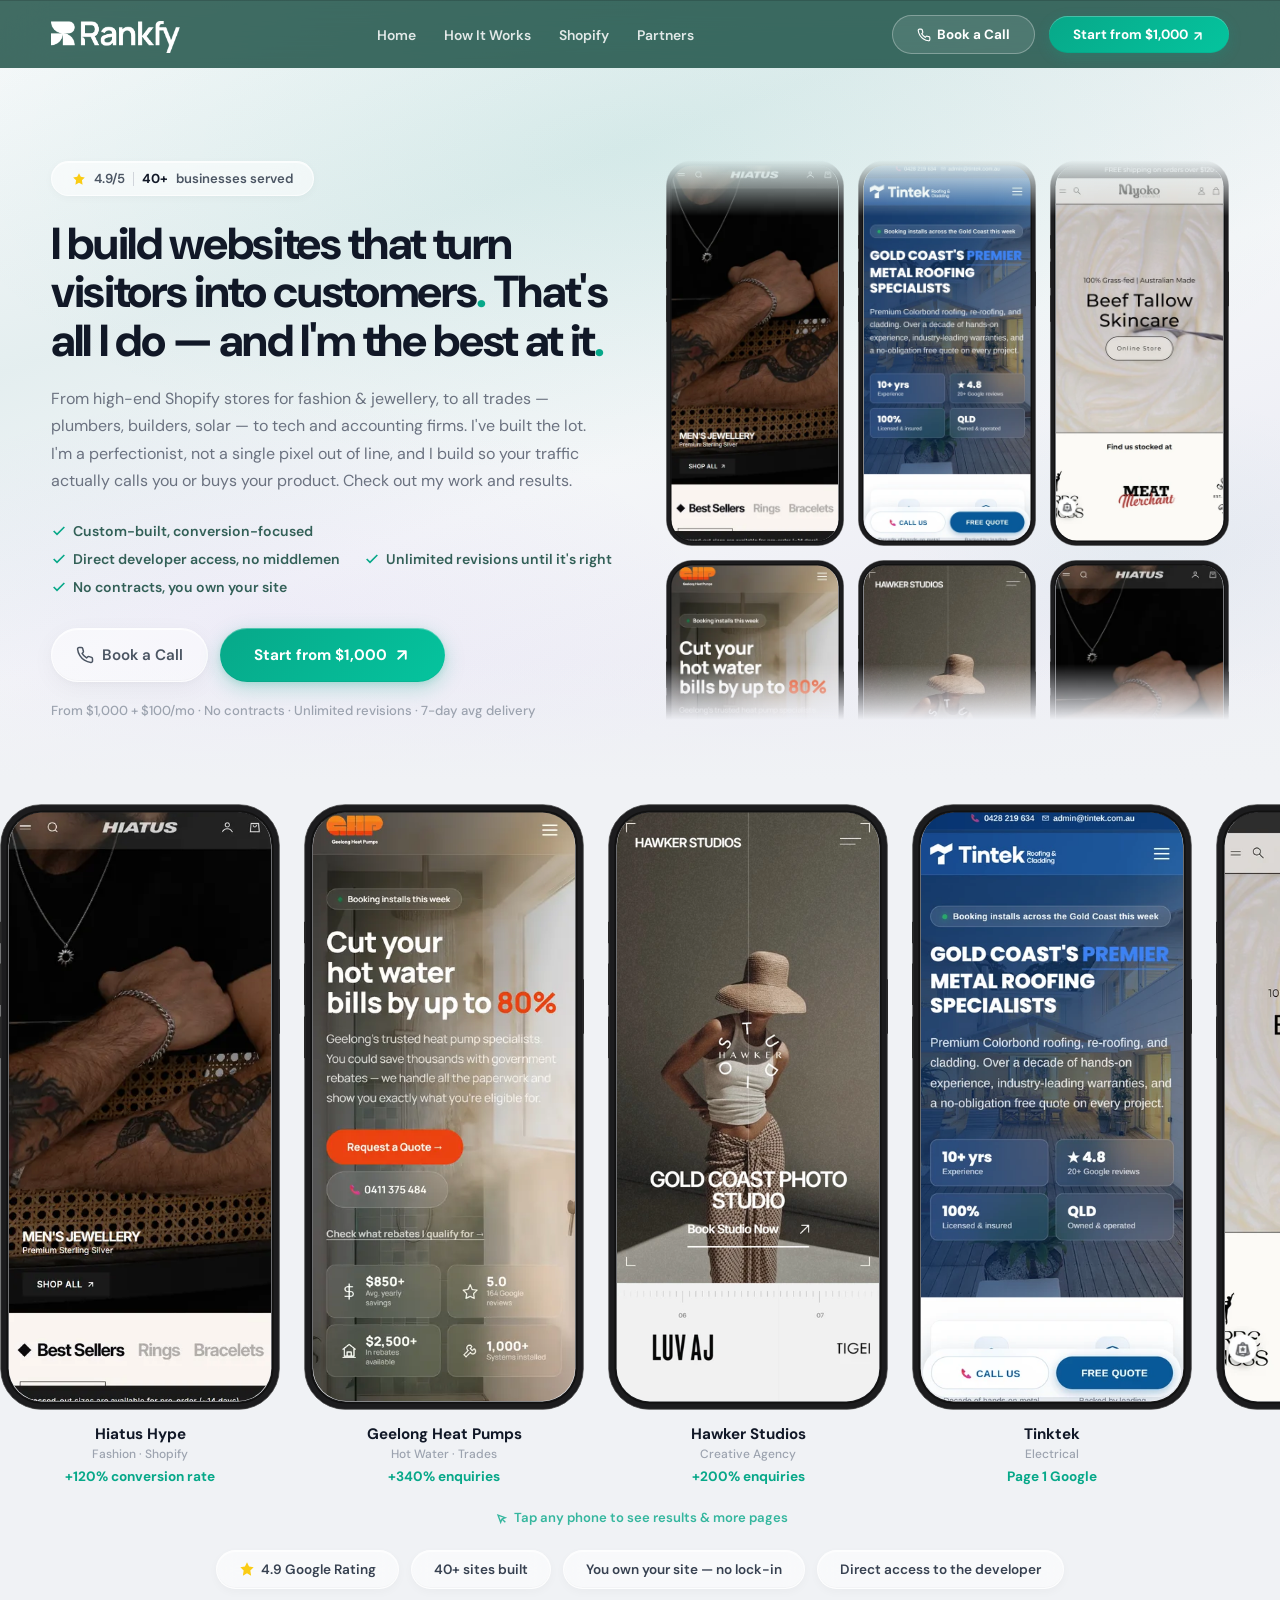
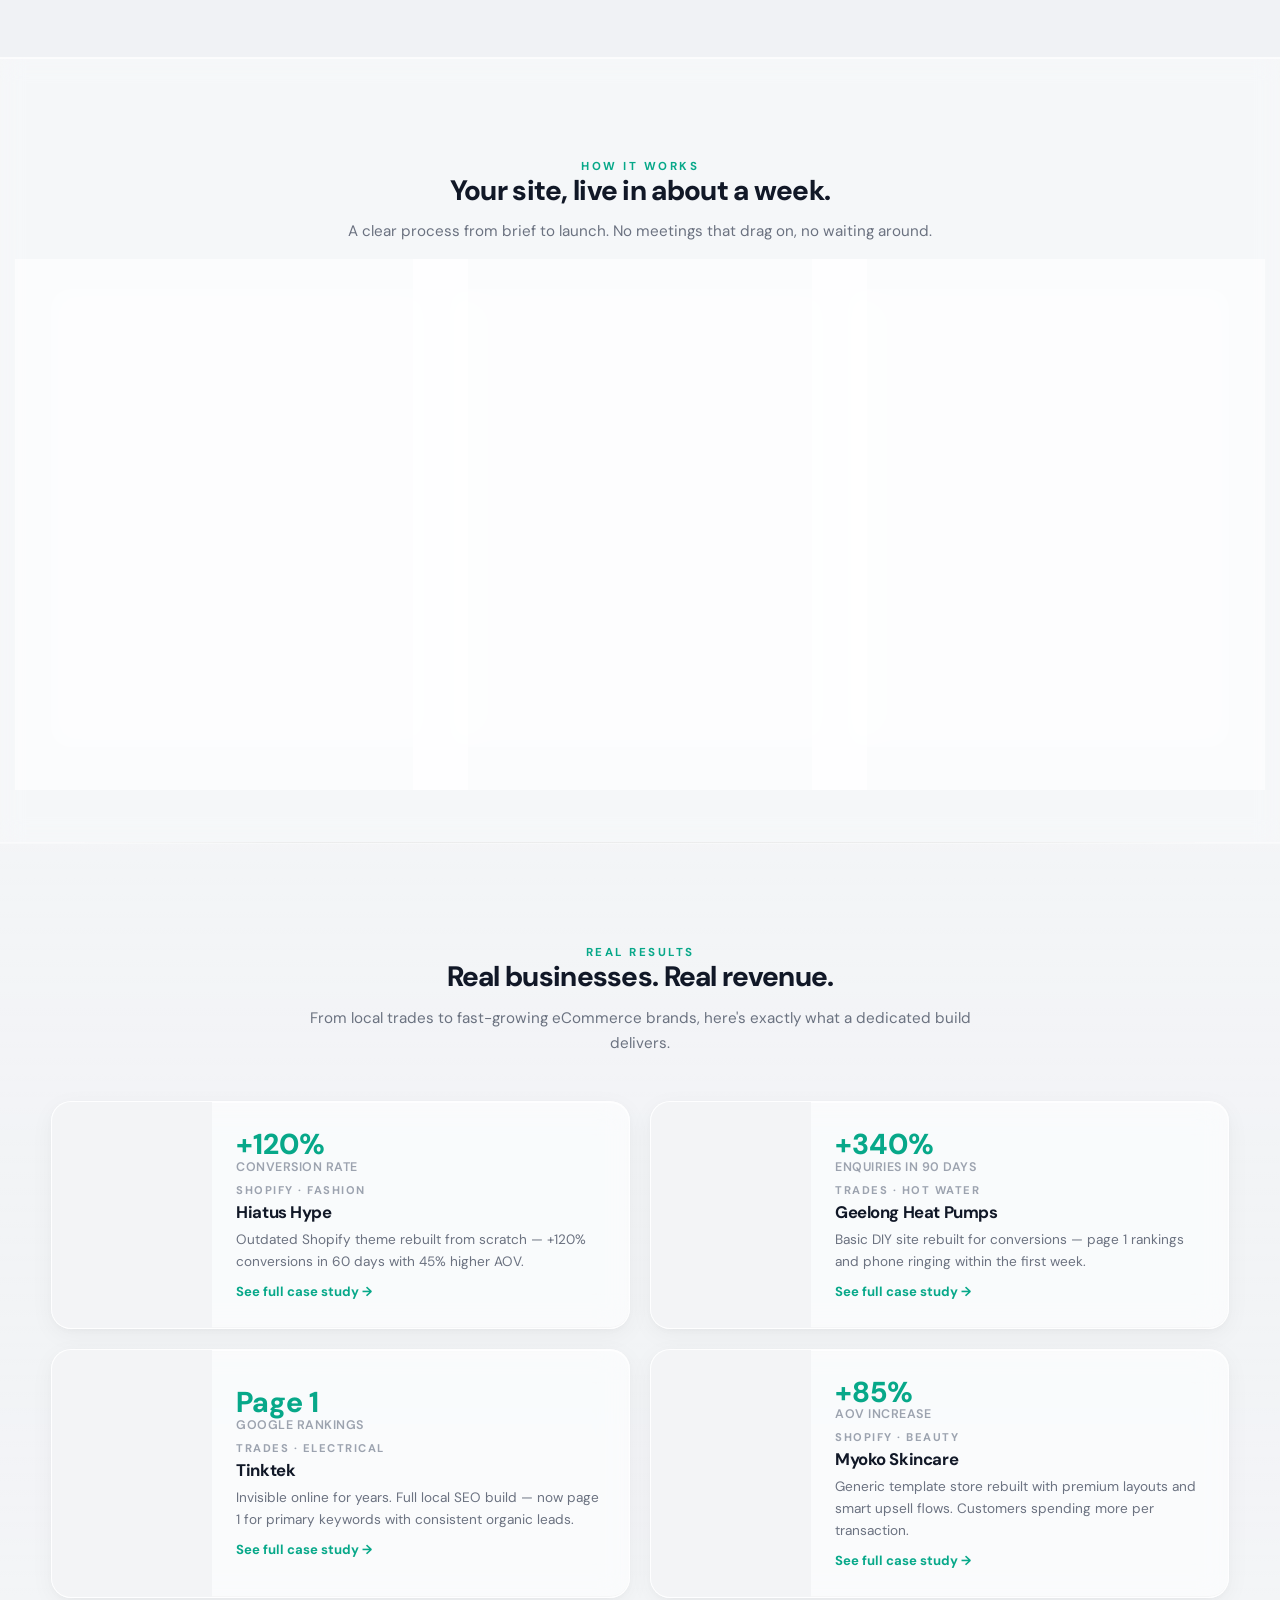
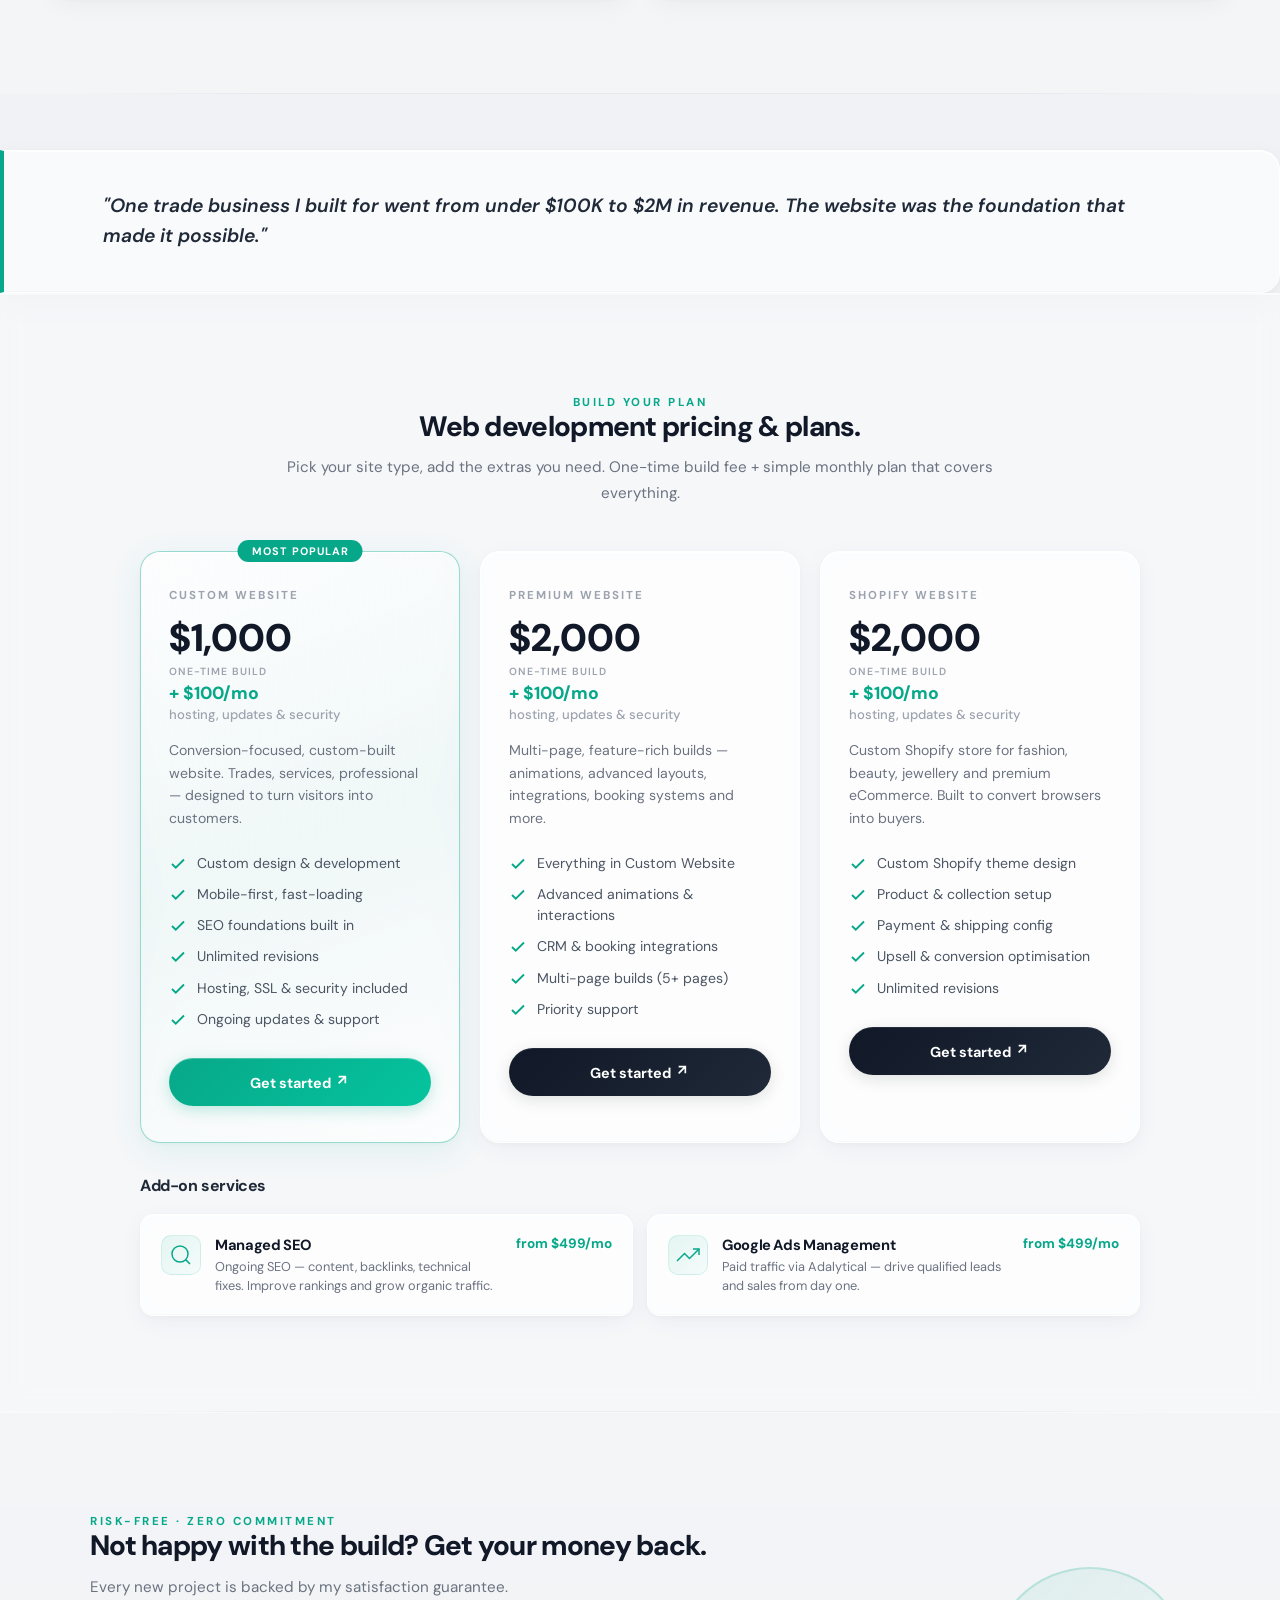
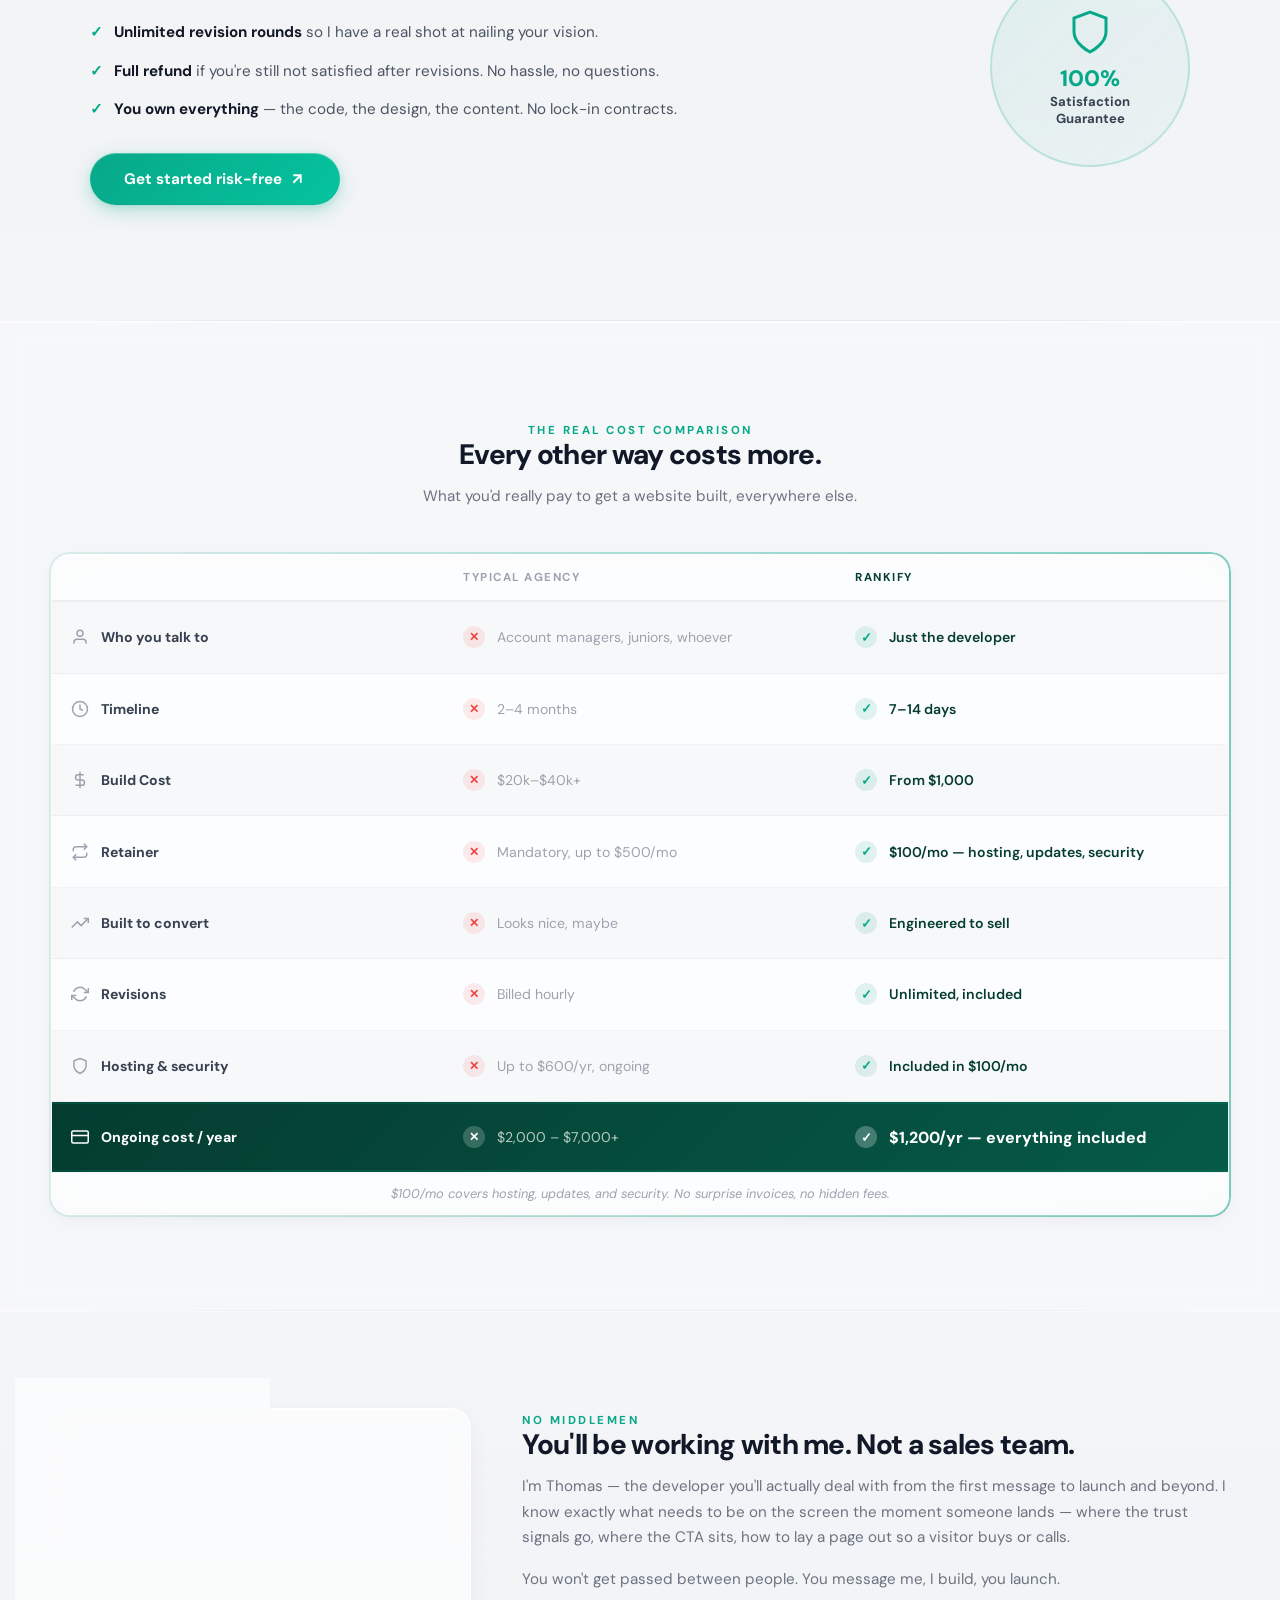
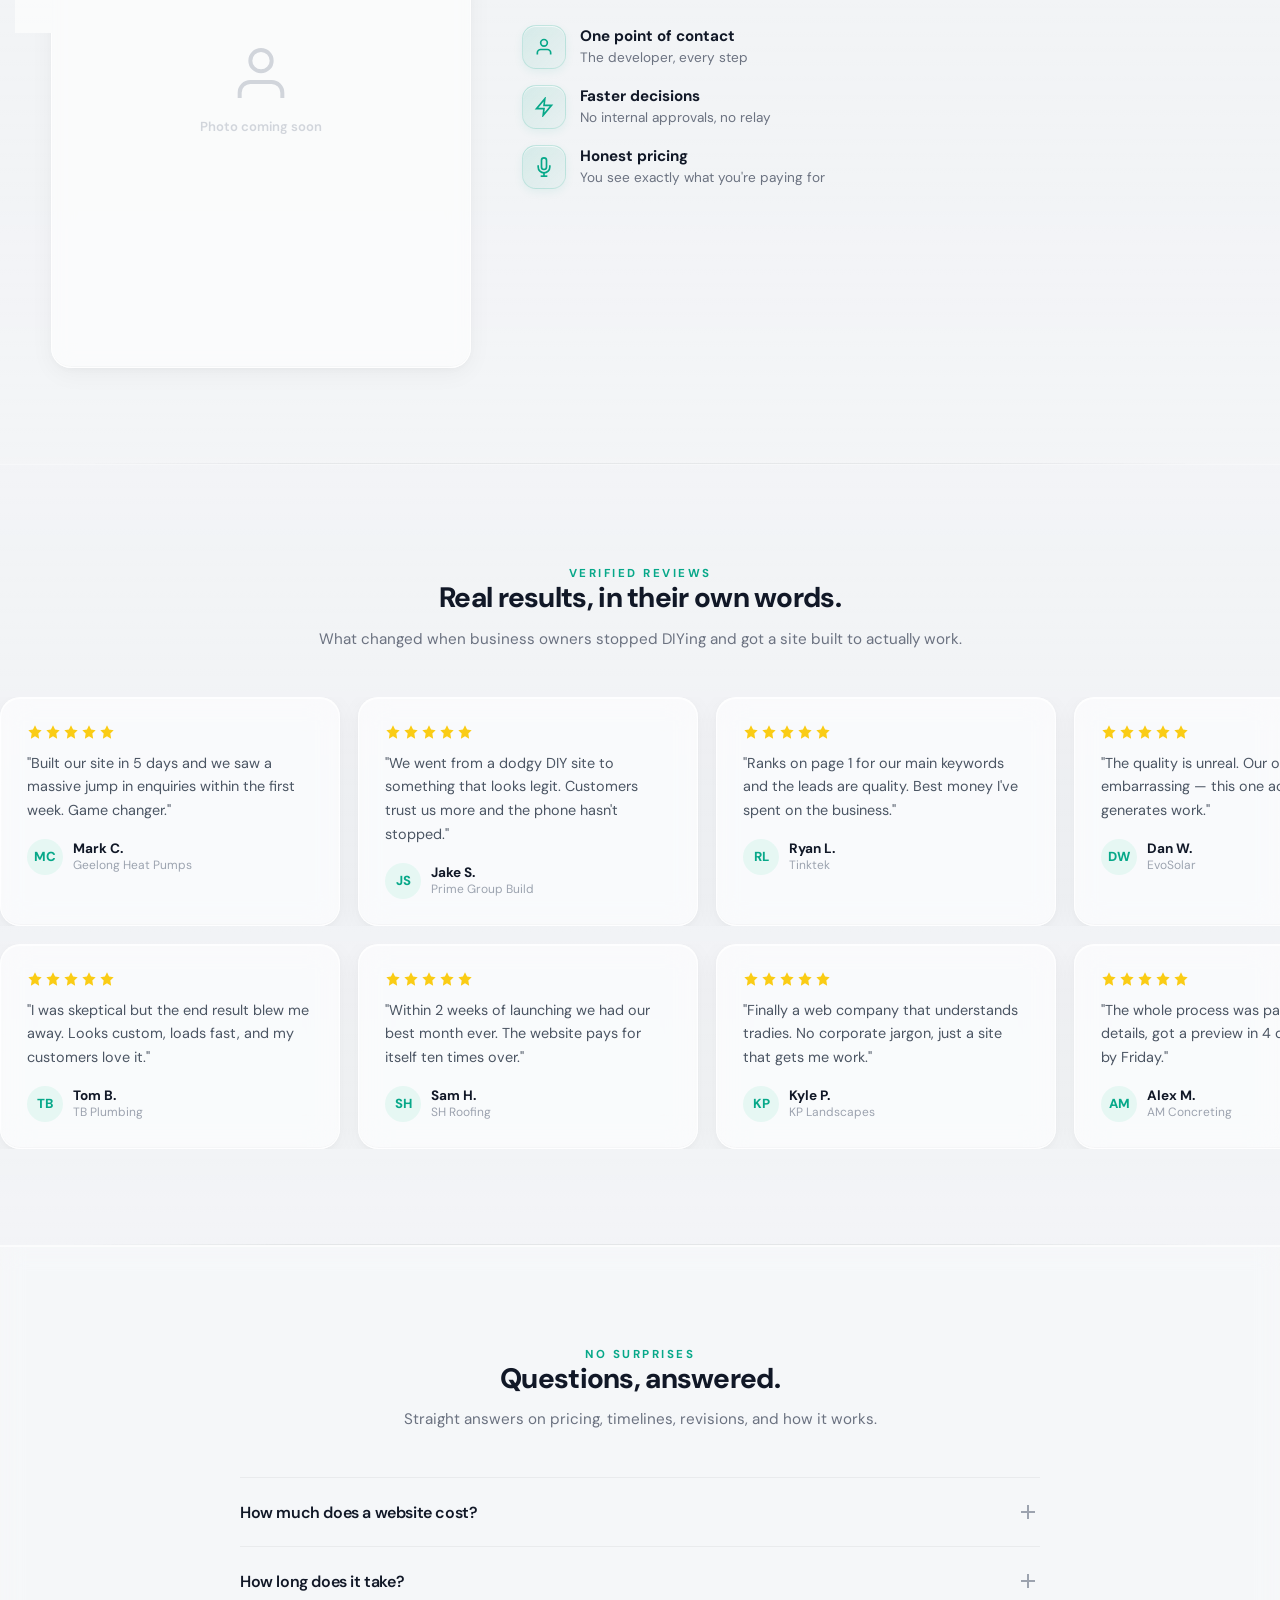
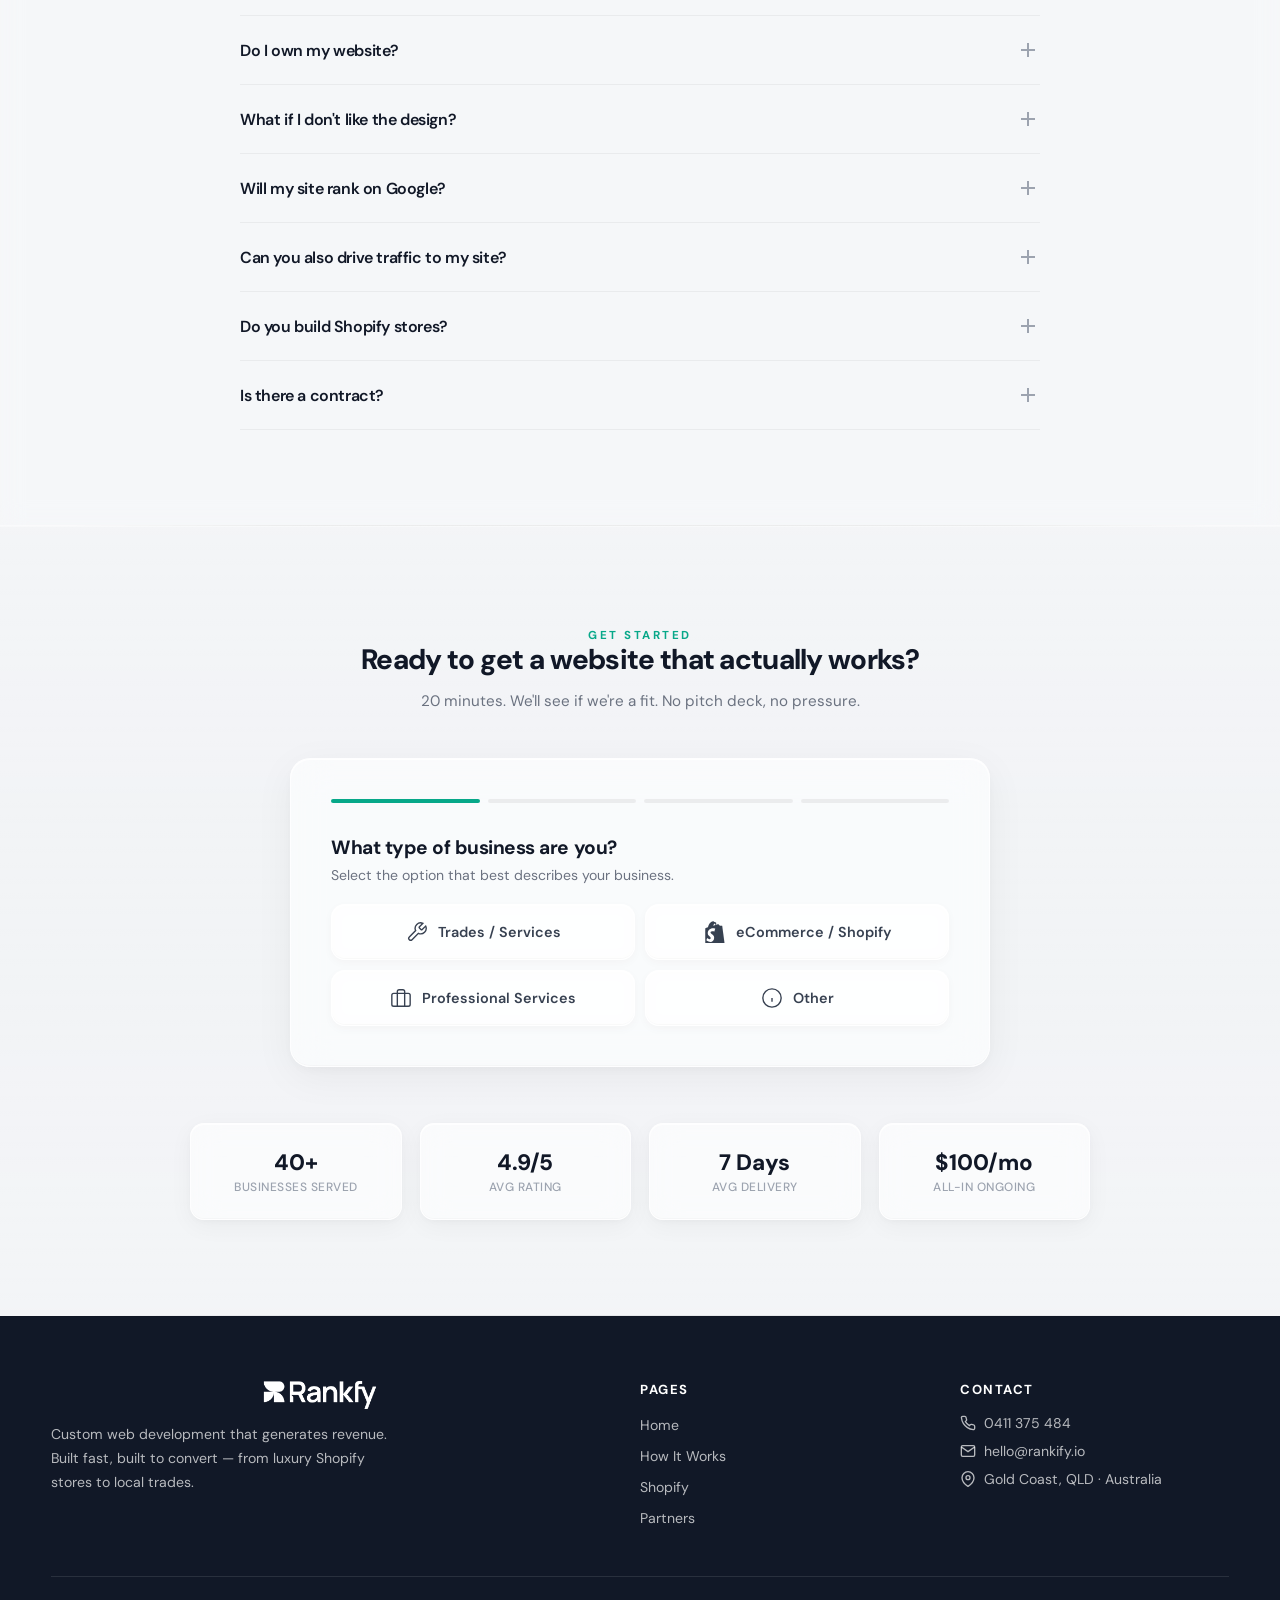
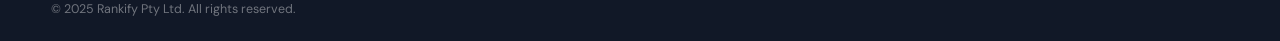
==== commit 041ad2ec: "Update hero headline and subtext to match original copy Co-Authored-By: Claude Opus 4.6 <noreply@ant" ====
--- a/index.html
+++ b/index.html
@@ -59,8 +59,8 @@
           <span class="pill-sep"></span>
           <strong>40+</strong> businesses served
         </div>
-        <h1 class="hero-title">I build websites that turn visitors into customers<span class="dot">.</span></h1>
-        <p class="hero-sub-main">Your website isn't meant to just look good — <strong>it's meant to generate revenue.</strong> A dedicated developer <strong>designs, builds, and launches</strong> a conversion-focused site for your business. You approve everything.</p>
+        <h1 class="hero-title">I build websites that turn visitors into customers<span class="dot">.</span> That's all I do — and I'm the best at it<span class="dot">.</span></h1>
+        <p class="hero-sub-main">From high-end Shopify stores for fashion & jewellery, to all trades — plumbers, builders, solar — to tech and accounting firms. I've built the lot. I'm a perfectionist, not a single pixel out of line, and I build so your traffic actually calls you or buys your product. <a href="#gallery">Check out my work and results.</a></p>
         <div class="hero-checks">
           <div class="hero-check"><svg viewBox="0 0 24 24" fill="none" stroke="currentColor" stroke-width="2.5" width="16" height="16"><polyline points="20 6 9 17 4 12"/></svg> Custom-built, conversion-focused</div>
           <div class="hero-check"><svg viewBox="0 0 24 24" fill="none" stroke="currentColor" stroke-width="2.5" width="16" height="16"><polyline points="20 6 9 17 4 12"/></svg> Direct developer access, no middlemen</div>
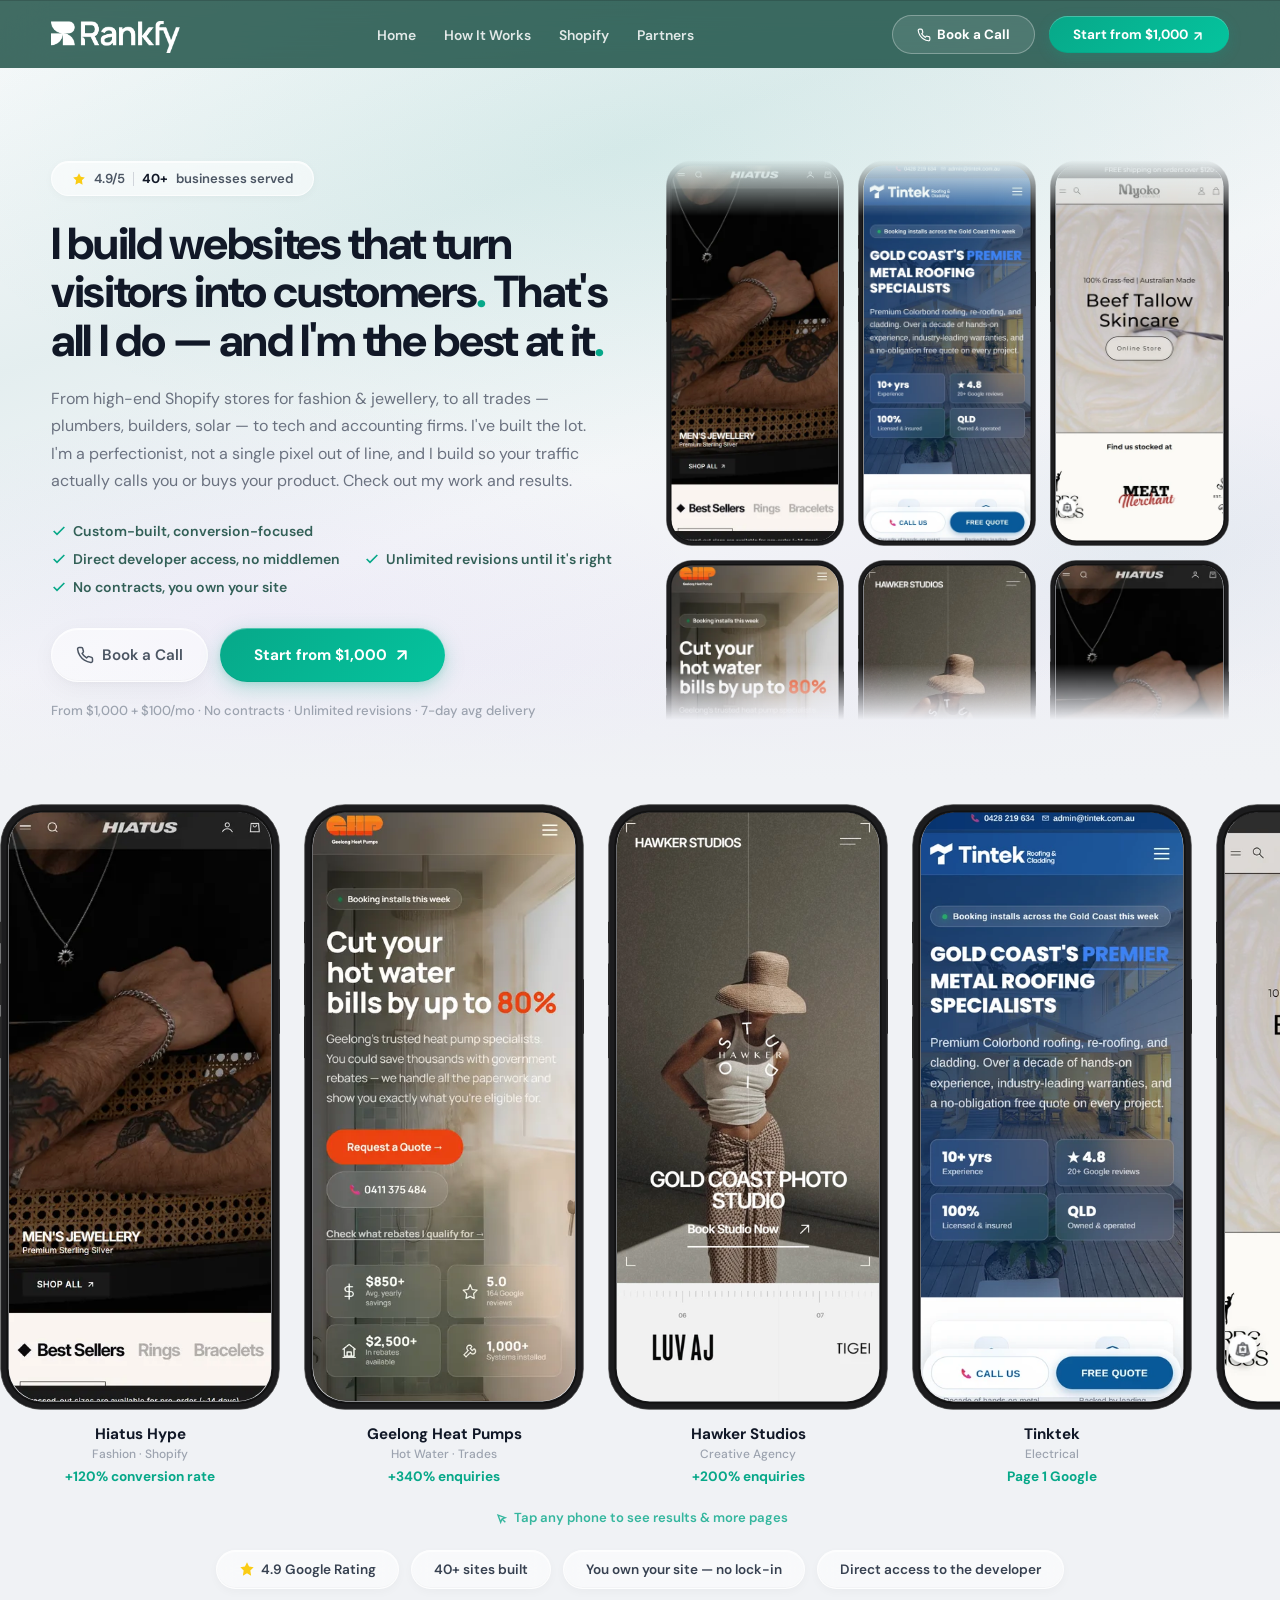
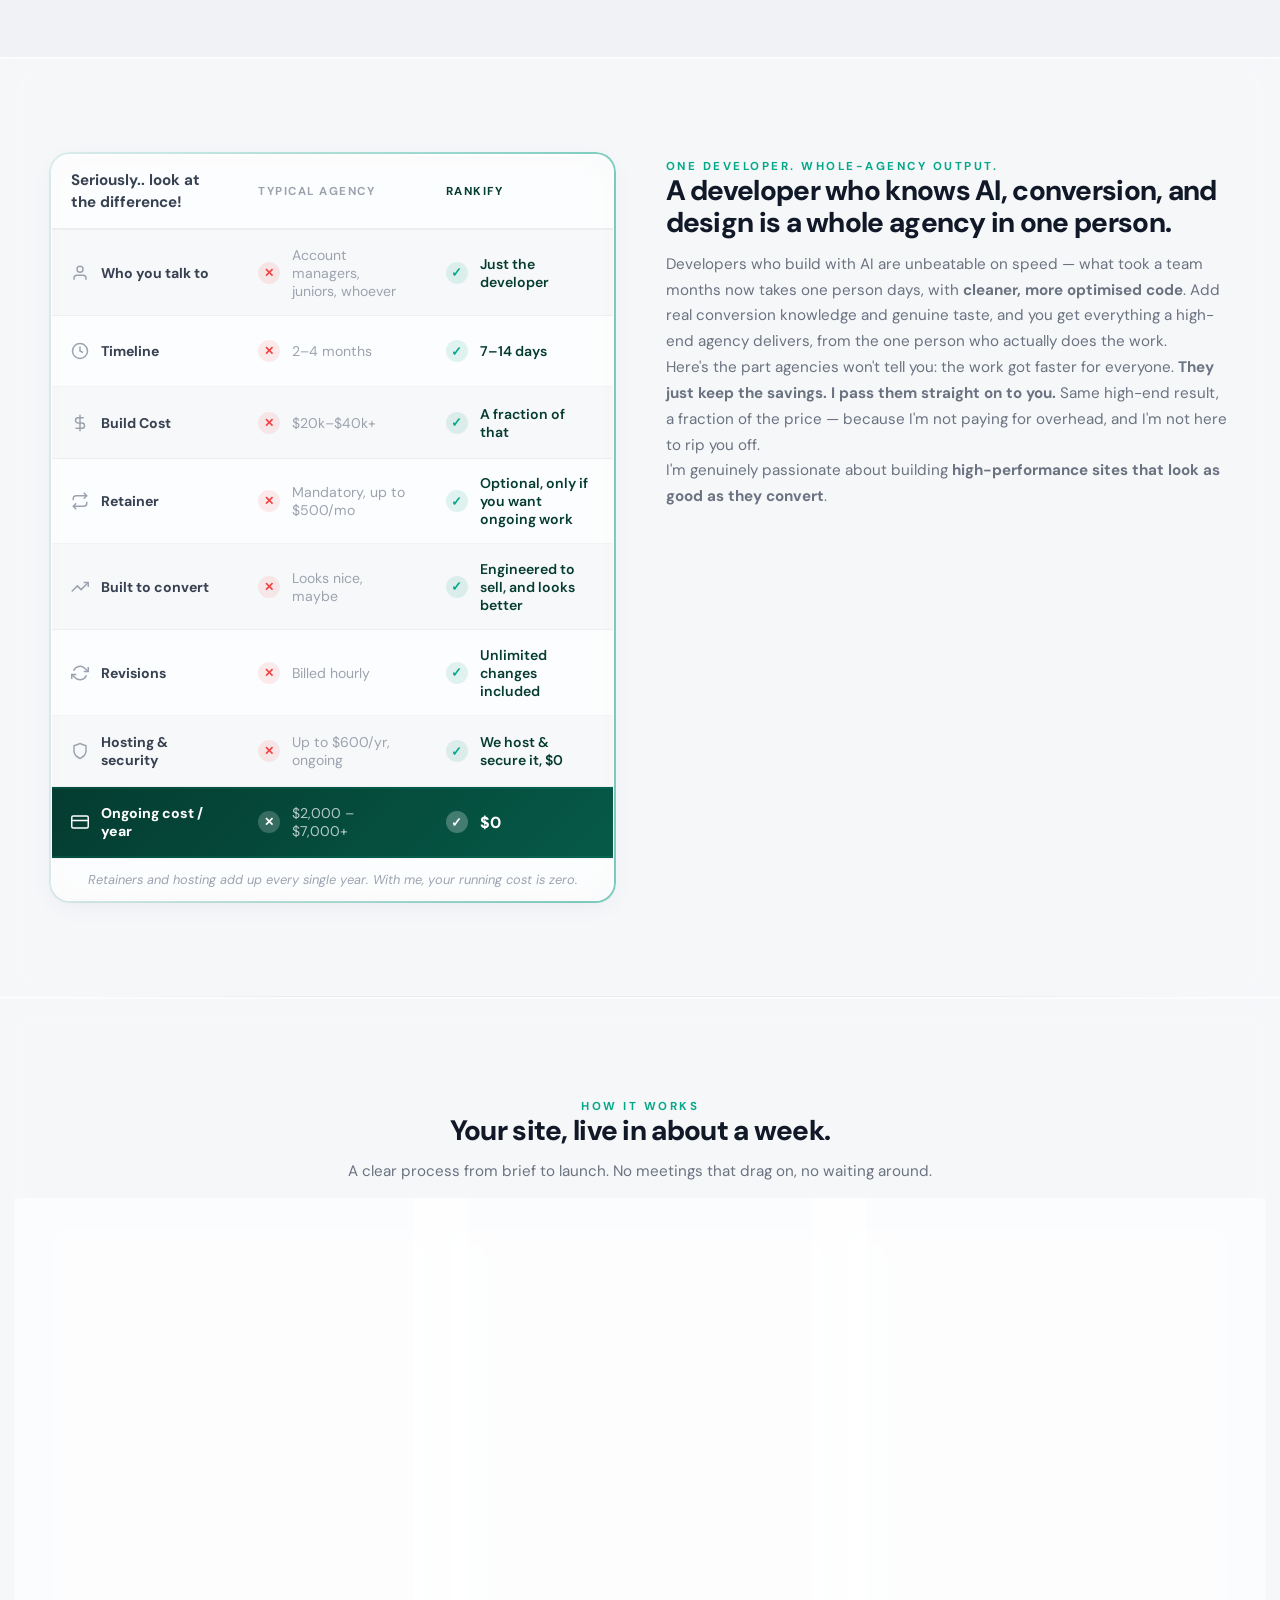
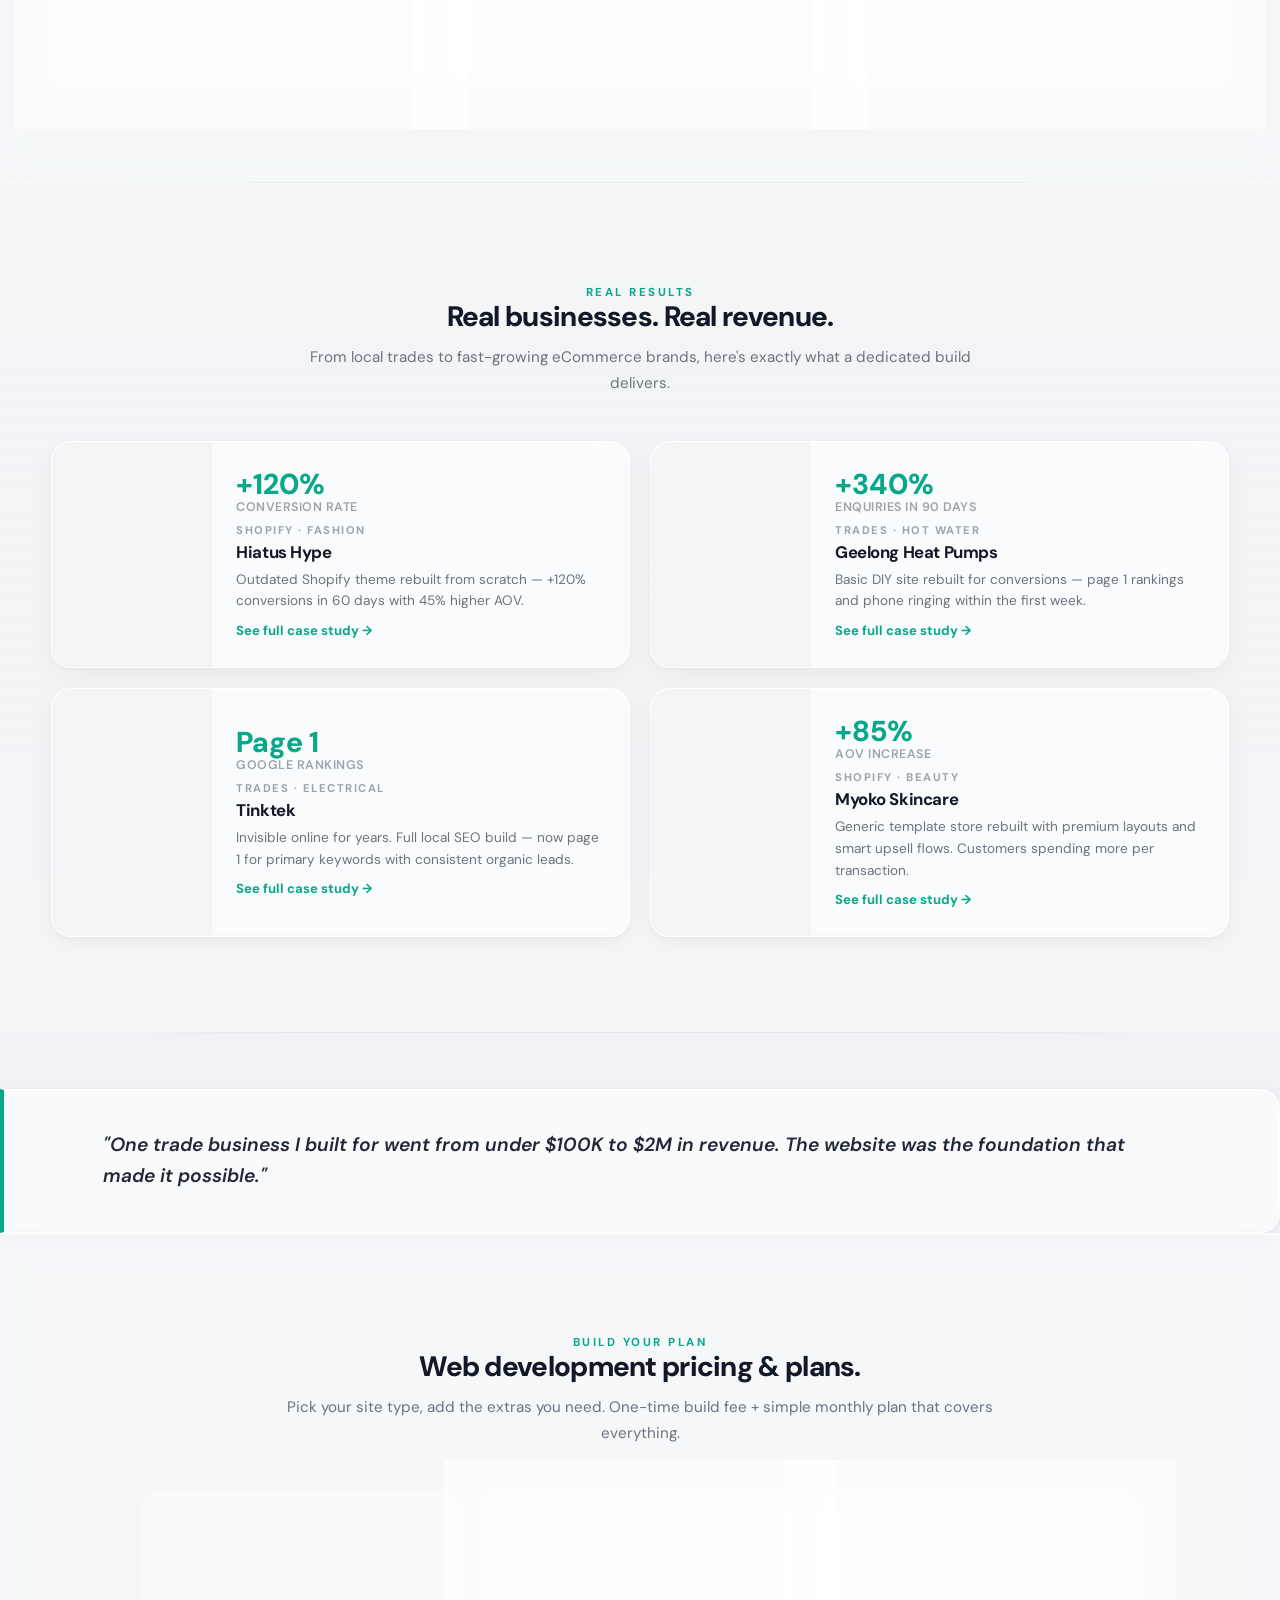
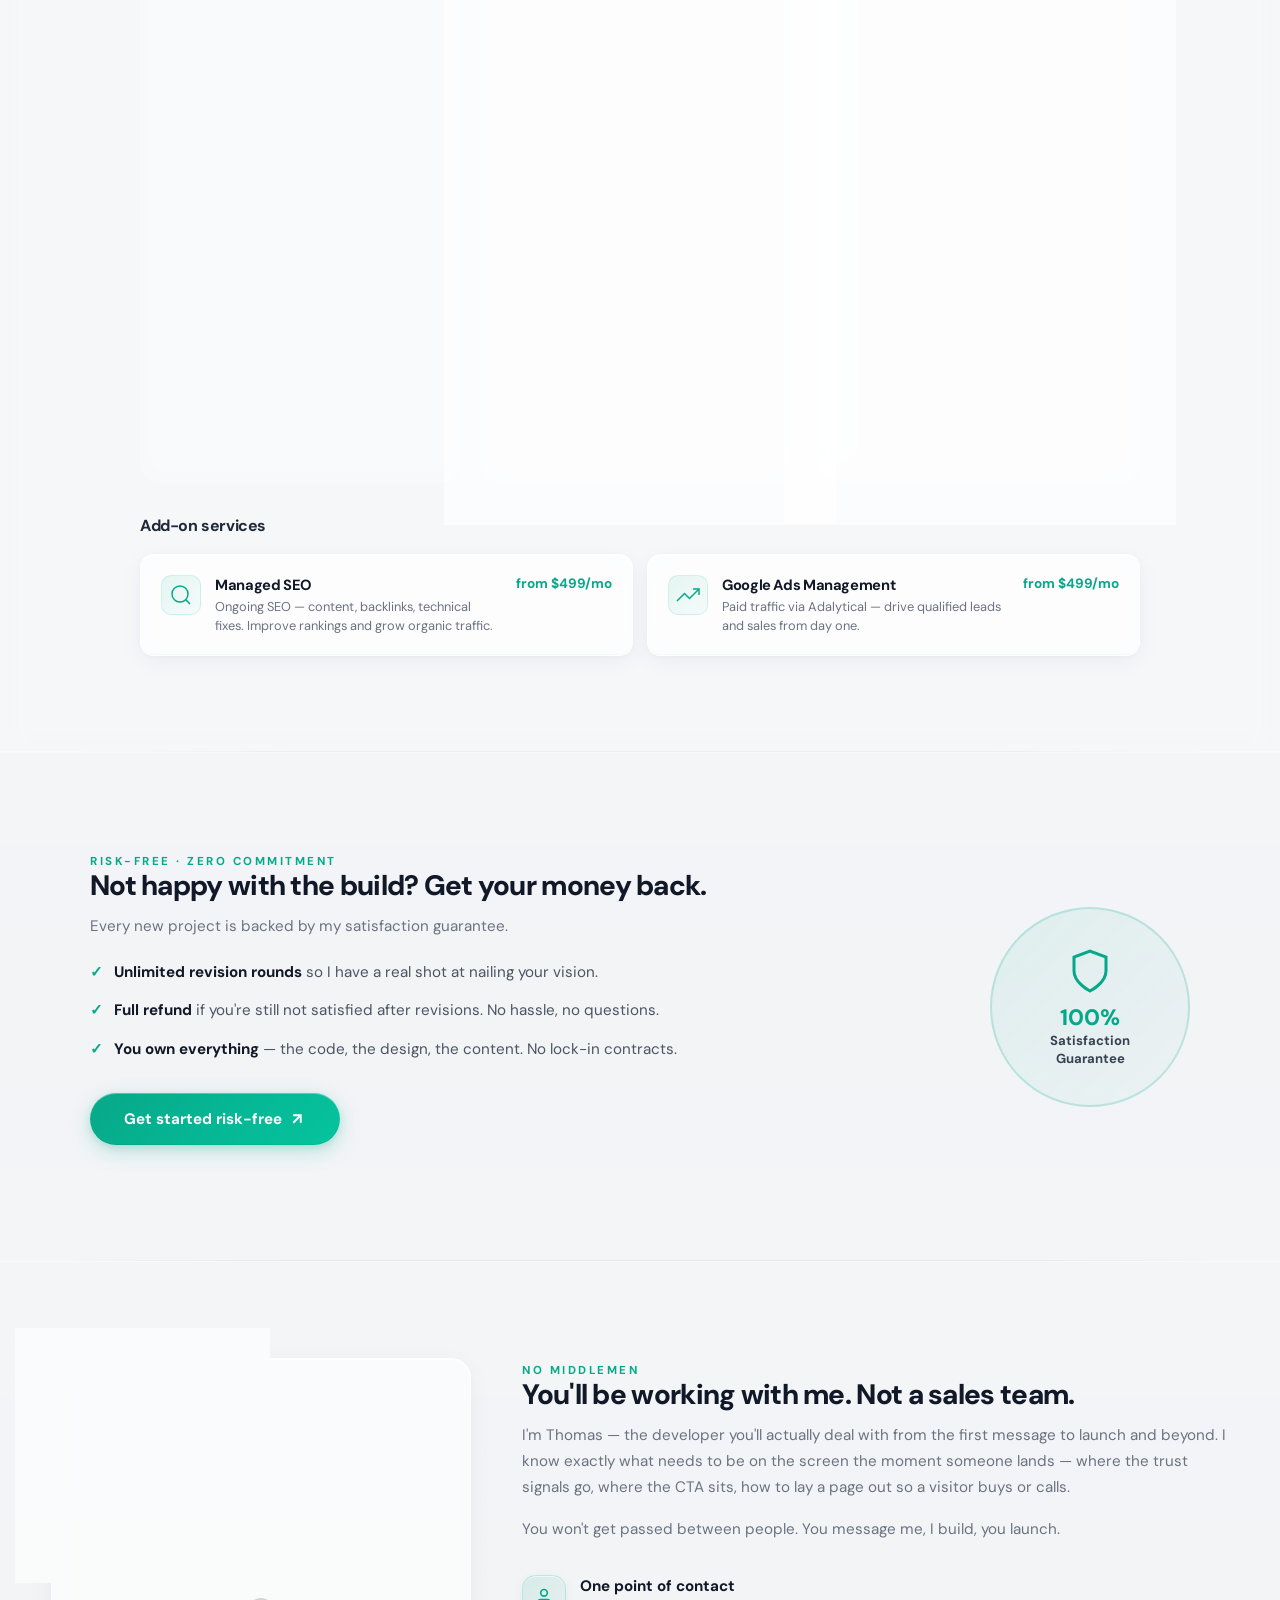
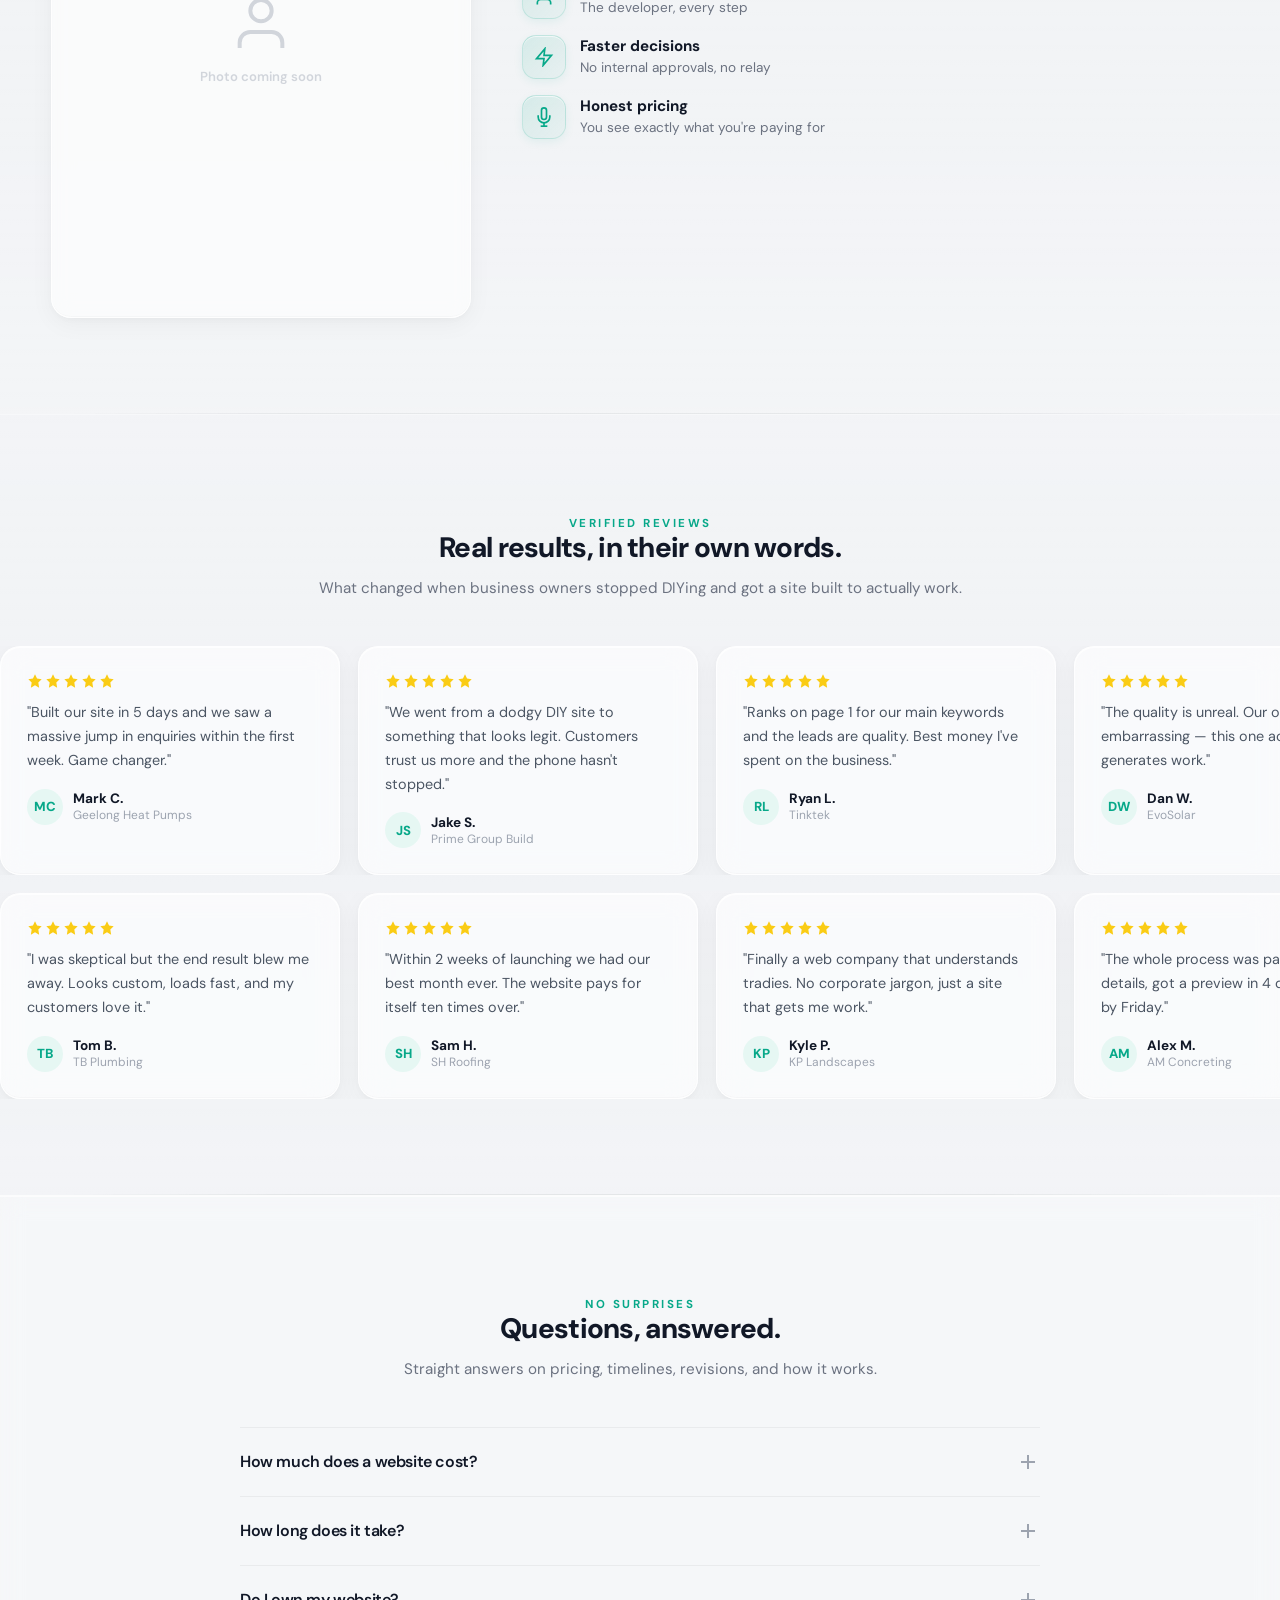
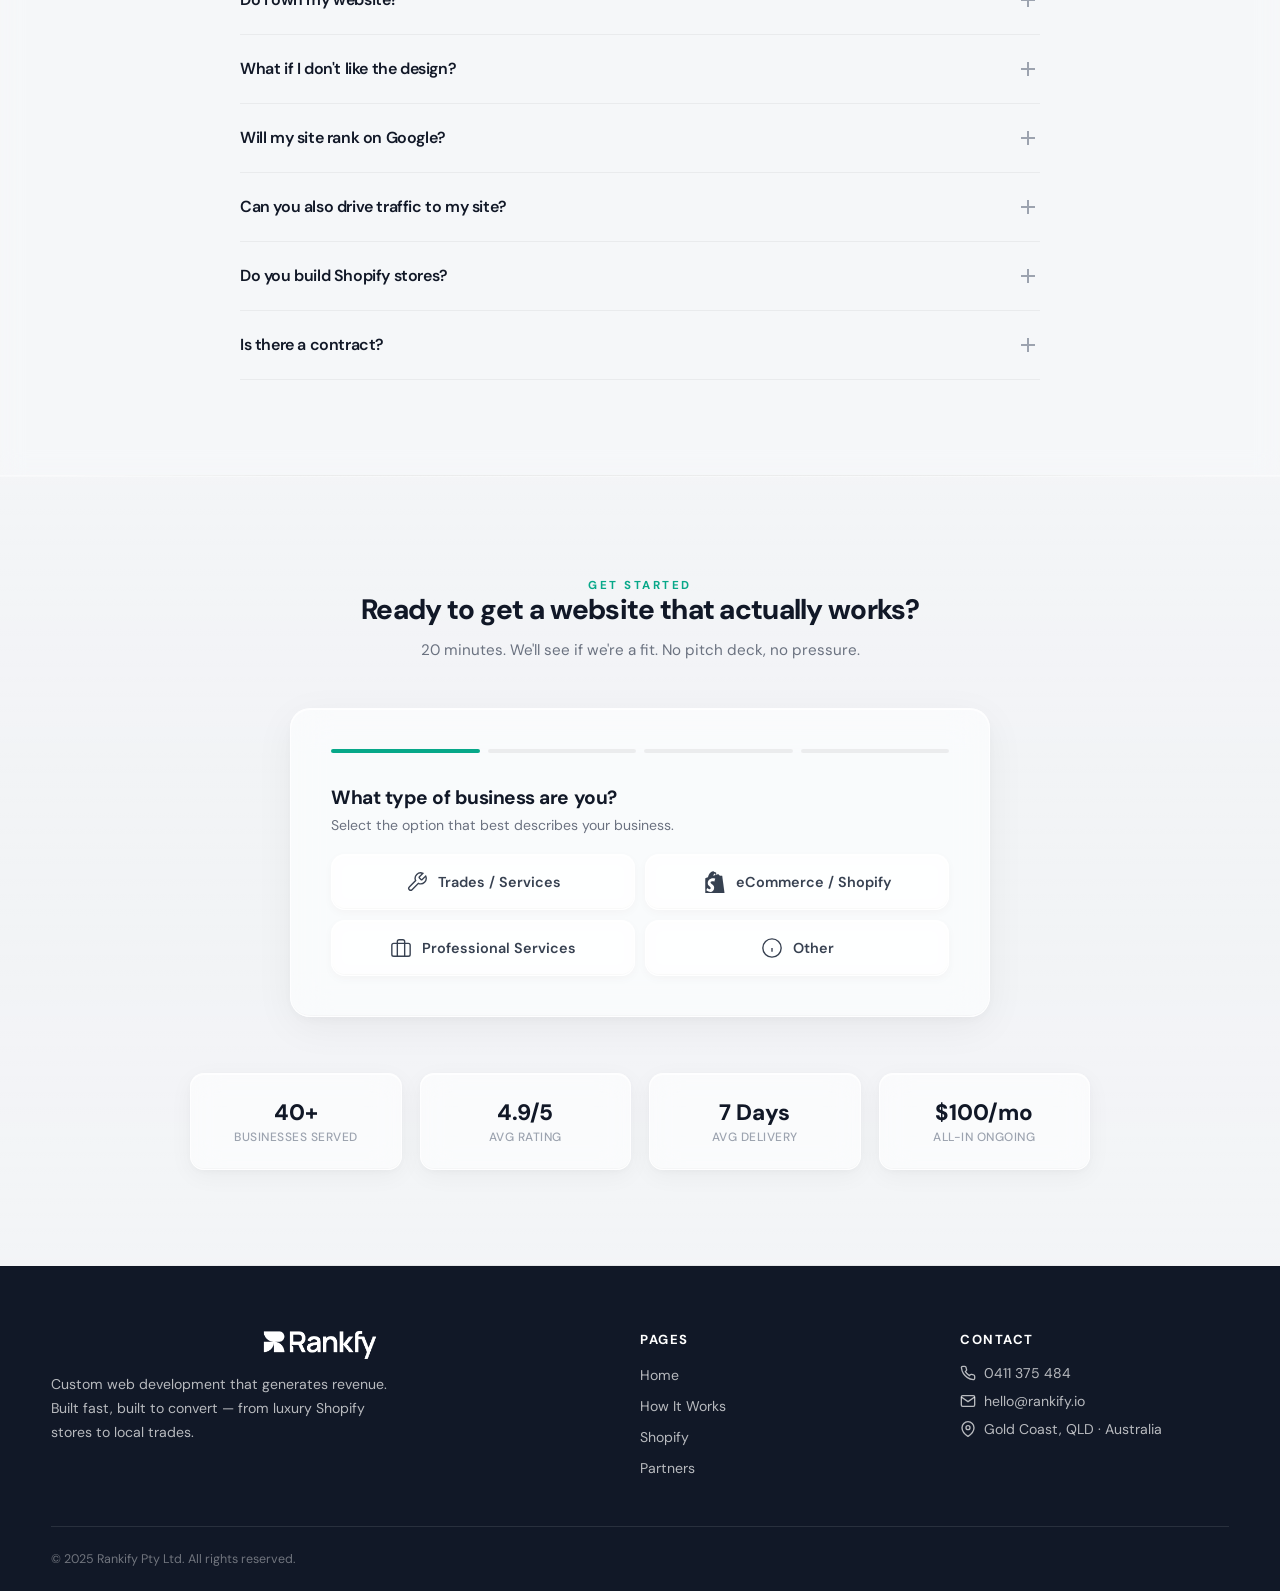
==== commit 4ee1b470: "Move comparison table + one-developer section to second position after hero Updated table values to " ====
--- a/index.html
+++ b/index.html
@@ -241,7 +241,76 @@
   </div>
 </div>
 
-<!-- ===== SECTION 2 — HOW IT WORKS (visual cards like Feedbird) ===== -->
+<!-- ===== SECTION 2 — ONE DEVELOPER / COST COMPARISON ===== -->
+<section class="sec sec-grey fade" id="reframe">
+  <div class="ctr">
+    <div class="reframe-grid">
+      <div class="cmp-wrap fade">
+        <div class="cmp-table-wrap">
+        <div class="cmp-table">
+          <div class="cmp-header">
+            <div class="cmp-label cmp-title">Seriously.. look at the difference!</div>
+            <div class="cmp-col-h cmp-agency">Typical Agency</div>
+            <div class="cmp-col-h cmp-rankify">Rankify</div>
+          </div>
+          <div class="cmp-row">
+            <div class="cmp-label"><svg class="cmp-icon" width="18" height="18" viewBox="0 0 24 24" fill="none" stroke="currentColor" stroke-width="2"><path d="M20 21v-2a4 4 0 0 0-4-4H8a4 4 0 0 0-4 4v2"/><circle cx="12" cy="7" r="4"/></svg> Who you talk to</div>
+            <div class="cmp-col cmp-agency"><span class="cmp-x">&#10005;</span> Account managers, juniors, whoever</div>
+            <div class="cmp-col cmp-rankify"><span class="cmp-check">&#10003;</span> Just the developer</div>
+          </div>
+          <div class="cmp-row">
+            <div class="cmp-label"><svg class="cmp-icon" width="18" height="18" viewBox="0 0 24 24" fill="none" stroke="currentColor" stroke-width="2"><circle cx="12" cy="12" r="10"/><polyline points="12 6 12 12 16 14"/></svg> Timeline</div>
+            <div class="cmp-col cmp-agency"><span class="cmp-x">&#10005;</span> 2–4 months</div>
+            <div class="cmp-col cmp-rankify"><span class="cmp-check">&#10003;</span> 7–14 days</div>
+          </div>
+          <div class="cmp-row">
+            <div class="cmp-label"><svg class="cmp-icon" width="18" height="18" viewBox="0 0 24 24" fill="none" stroke="currentColor" stroke-width="2"><line x1="12" y1="1" x2="12" y2="23"/><path d="M17 5H9.5a3.5 3.5 0 0 0 0 7h5a3.5 3.5 0 0 1 0 7H6"/></svg> Build Cost</div>
+            <div class="cmp-col cmp-agency"><span class="cmp-x">&#10005;</span> $20k–$40k+</div>
+            <div class="cmp-col cmp-rankify"><span class="cmp-check">&#10003;</span> A fraction of that</div>
+          </div>
+          <div class="cmp-row">
+            <div class="cmp-label"><svg class="cmp-icon" width="18" height="18" viewBox="0 0 24 24" fill="none" stroke="currentColor" stroke-width="2"><path d="M17 1l4 4-4 4"/><path d="M3 11V9a4 4 0 0 1 4-4h14"/><path d="M7 23l-4-4 4-4"/><path d="M21 13v2a4 4 0 0 1-4 4H3"/></svg> Retainer</div>
+            <div class="cmp-col cmp-agency"><span class="cmp-x">&#10005;</span> Mandatory, up to $500/mo</div>
+            <div class="cmp-col cmp-rankify"><span class="cmp-check">&#10003;</span> Optional, only if you want ongoing work</div>
+          </div>
+          <div class="cmp-row">
+            <div class="cmp-label"><svg class="cmp-icon" width="18" height="18" viewBox="0 0 24 24" fill="none" stroke="currentColor" stroke-width="2"><polyline points="23 6 13.5 15.5 8.5 10.5 1 18"/><polyline points="17 6 23 6 23 12"/></svg> Built to convert</div>
+            <div class="cmp-col cmp-agency"><span class="cmp-x">&#10005;</span> Looks nice, maybe</div>
+            <div class="cmp-col cmp-rankify"><span class="cmp-check">&#10003;</span> Engineered to sell, and looks better</div>
+          </div>
+          <div class="cmp-row">
+            <div class="cmp-label"><svg class="cmp-icon" width="18" height="18" viewBox="0 0 24 24" fill="none" stroke="currentColor" stroke-width="2"><polyline points="23 4 23 10 17 10"/><polyline points="1 20 1 14 7 14"/><path d="M3.51 9a9 9 0 0 1 14.85-3.36L23 10M1 14l4.64 4.36A9 9 0 0 0 20.49 15"/></svg> Revisions</div>
+            <div class="cmp-col cmp-agency"><span class="cmp-x">&#10005;</span> Billed hourly</div>
+            <div class="cmp-col cmp-rankify"><span class="cmp-check">&#10003;</span> Unlimited changes included</div>
+          </div>
+          <div class="cmp-row">
+            <div class="cmp-label"><svg class="cmp-icon" width="18" height="18" viewBox="0 0 24 24" fill="none" stroke="currentColor" stroke-width="2"><path d="M12 22s8-4 8-10V5l-8-3-8 3v7c0 6 8 10 8 10z"/></svg> Hosting &amp; security</div>
+            <div class="cmp-col cmp-agency"><span class="cmp-x">&#10005;</span> Up to $600/yr, ongoing</div>
+            <div class="cmp-col cmp-rankify"><span class="cmp-check">&#10003;</span> We host &amp; secure it, $0</div>
+          </div>
+          <div class="cmp-row cmp-row--highlight">
+            <div class="cmp-shine-top"></div>
+            <div class="cmp-shine-bottom"></div>
+            <div class="cmp-label"><svg class="cmp-icon" width="18" height="18" viewBox="0 0 24 24" fill="none" stroke="currentColor" stroke-width="2"><rect x="1" y="4" width="22" height="16" rx="2"/><line x1="1" y1="10" x2="23" y2="10"/></svg> Ongoing cost / year</div>
+            <div class="cmp-col cmp-agency"><span class="cmp-x">&#10005;</span> $2,000 – $7,000+</div>
+            <div class="cmp-col cmp-rankify"><span class="cmp-check">&#10003;</span> $0</div>
+          </div>
+          <div class="cmp-sub-label">Retainers and hosting add up every single year. With me, your running cost is zero.</div>
+        </div>
+        </div>
+      </div>
+      <div class="reframe-copy">
+        <span class="sec-tag">One developer. Whole-agency output.</span>
+        <h2 class="sec-t">A developer who knows AI, conversion, and design is a whole agency in one person<span class="dot">.</span></h2>
+        <p class="sec-sub">Developers who build with AI are unbeatable on speed — what took a team months now takes one person days, with <strong>cleaner, more optimised code</strong>. Add real conversion knowledge and genuine taste, and you get everything a high-end agency delivers, from the one person who actually does the work.</p>
+        <p class="sec-sub">Here's the part agencies won't tell you: the work got faster for everyone. <strong>They just keep the savings. I pass them straight on to you.</strong> Same high-end result, a fraction of the price — because I'm not paying for overhead, and I'm not here to rip you off.</p>
+        <p class="sec-sub">I'm genuinely passionate about building <strong>high-performance sites that look as good as they convert</strong>.</p>
+      </div>
+    </div>
+  </div>
+</section>
+
+<!-- ===== SECTION 3 — HOW IT WORKS (visual cards like Feedbird) ===== -->
 <section class="sec sec-grey fade" id="how-it-works">
   <div class="ctr">
     <div class="sec-c">
@@ -475,71 +544,6 @@
   </div>
 </section>
 
-<!-- ===== SECTION 6 — COST COMPARISON ===== -->
-<section class="sec sec-grey fade" id="reframe">
-  <div class="ctr">
-    <div class="sec-c">
-      <span class="sec-tag">The real cost comparison</span>
-      <h2 class="sec-t">Every other way costs more<span class="dot">.</span></h2>
-      <p class="sec-sub">What you'd really pay to get a website built, everywhere else.</p>
-    </div>
-    <div class="cmp-wrap fade">
-      <div class="cmp-table-wrap">
-      <div class="cmp-table">
-        <div class="cmp-header">
-          <div class="cmp-label cmp-title"></div>
-          <div class="cmp-col-h cmp-agency">Typical Agency</div>
-          <div class="cmp-col-h cmp-rankify">Rankify</div>
-        </div>
-        <div class="cmp-row">
-          <div class="cmp-label"><svg class="cmp-icon" width="18" height="18" viewBox="0 0 24 24" fill="none" stroke="currentColor" stroke-width="2"><path d="M20 21v-2a4 4 0 0 0-4-4H8a4 4 0 0 0-4 4v2"/><circle cx="12" cy="7" r="4"/></svg> Who you talk to</div>
-          <div class="cmp-col cmp-agency"><span class="cmp-x">&#10005;</span> Account managers, juniors, whoever</div>
-          <div class="cmp-col cmp-rankify"><span class="cmp-check">&#10003;</span> Just the developer</div>
-        </div>
-        <div class="cmp-row">
-          <div class="cmp-label"><svg class="cmp-icon" width="18" height="18" viewBox="0 0 24 24" fill="none" stroke="currentColor" stroke-width="2"><circle cx="12" cy="12" r="10"/><polyline points="12 6 12 12 16 14"/></svg> Timeline</div>
-          <div class="cmp-col cmp-agency"><span class="cmp-x">&#10005;</span> 2–4 months</div>
-          <div class="cmp-col cmp-rankify"><span class="cmp-check">&#10003;</span> 7–14 days</div>
-        </div>
-        <div class="cmp-row">
-          <div class="cmp-label"><svg class="cmp-icon" width="18" height="18" viewBox="0 0 24 24" fill="none" stroke="currentColor" stroke-width="2"><line x1="12" y1="1" x2="12" y2="23"/><path d="M17 5H9.5a3.5 3.5 0 0 0 0 7h5a3.5 3.5 0 0 1 0 7H6"/></svg> Build Cost</div>
-          <div class="cmp-col cmp-agency"><span class="cmp-x">&#10005;</span> $20k–$40k+</div>
-          <div class="cmp-col cmp-rankify"><span class="cmp-check">&#10003;</span> From $1,000</div>
-        </div>
-        <div class="cmp-row">
-          <div class="cmp-label"><svg class="cmp-icon" width="18" height="18" viewBox="0 0 24 24" fill="none" stroke="currentColor" stroke-width="2"><path d="M17 1l4 4-4 4"/><path d="M3 11V9a4 4 0 0 1 4-4h14"/><path d="M7 23l-4-4 4-4"/><path d="M21 13v2a4 4 0 0 1-4 4H3"/></svg> Retainer</div>
-          <div class="cmp-col cmp-agency"><span class="cmp-x">&#10005;</span> Mandatory, up to $500/mo</div>
-          <div class="cmp-col cmp-rankify"><span class="cmp-check">&#10003;</span> $100/mo — hosting, updates, security</div>
-        </div>
-        <div class="cmp-row">
-          <div class="cmp-label"><svg class="cmp-icon" width="18" height="18" viewBox="0 0 24 24" fill="none" stroke="currentColor" stroke-width="2"><polyline points="23 6 13.5 15.5 8.5 10.5 1 18"/><polyline points="17 6 23 6 23 12"/></svg> Built to convert</div>
-          <div class="cmp-col cmp-agency"><span class="cmp-x">&#10005;</span> Looks nice, maybe</div>
-          <div class="cmp-col cmp-rankify"><span class="cmp-check">&#10003;</span> Engineered to sell</div>
-        </div>
-        <div class="cmp-row">
-          <div class="cmp-label"><svg class="cmp-icon" width="18" height="18" viewBox="0 0 24 24" fill="none" stroke="currentColor" stroke-width="2"><polyline points="23 4 23 10 17 10"/><polyline points="1 20 1 14 7 14"/><path d="M3.51 9a9 9 0 0 1 14.85-3.36L23 10M1 14l4.64 4.36A9 9 0 0 0 20.49 15"/></svg> Revisions</div>
-          <div class="cmp-col cmp-agency"><span class="cmp-x">&#10005;</span> Billed hourly</div>
-          <div class="cmp-col cmp-rankify"><span class="cmp-check">&#10003;</span> Unlimited, included</div>
-        </div>
-        <div class="cmp-row">
-          <div class="cmp-label"><svg class="cmp-icon" width="18" height="18" viewBox="0 0 24 24" fill="none" stroke="currentColor" stroke-width="2"><path d="M12 22s8-4 8-10V5l-8-3-8 3v7c0 6 8 10 8 10z"/></svg> Hosting &amp; security</div>
-          <div class="cmp-col cmp-agency"><span class="cmp-x">&#10005;</span> Up to $600/yr, ongoing</div>
-          <div class="cmp-col cmp-rankify"><span class="cmp-check">&#10003;</span> Included in $100/mo</div>
-        </div>
-        <div class="cmp-row cmp-row--highlight">
-          <div class="cmp-shine-top"></div>
-          <div class="cmp-shine-bottom"></div>
-          <div class="cmp-label"><svg class="cmp-icon" width="18" height="18" viewBox="0 0 24 24" fill="none" stroke="currentColor" stroke-width="2"><rect x="1" y="4" width="22" height="16" rx="2"/><line x1="1" y1="10" x2="23" y2="10"/></svg> Ongoing cost / year</div>
-          <div class="cmp-col cmp-agency"><span class="cmp-x">&#10005;</span> $2,000 – $7,000+</div>
-          <div class="cmp-col cmp-rankify"><span class="cmp-check">&#10003;</span> $1,200/yr — everything included</div>
-        </div>
-        <div class="cmp-sub-label">$100/mo covers hosting, updates, and security. No surprise invoices, no hidden fees.</div>
-      </div>
-      </div>
-    </div>
-  </div>
-</section>
-
 <!-- ===== SECTION 7 — WORK DIRECTLY WITH ME ===== -->
 <section class="sec fade" id="about">
   <div class="ctr">
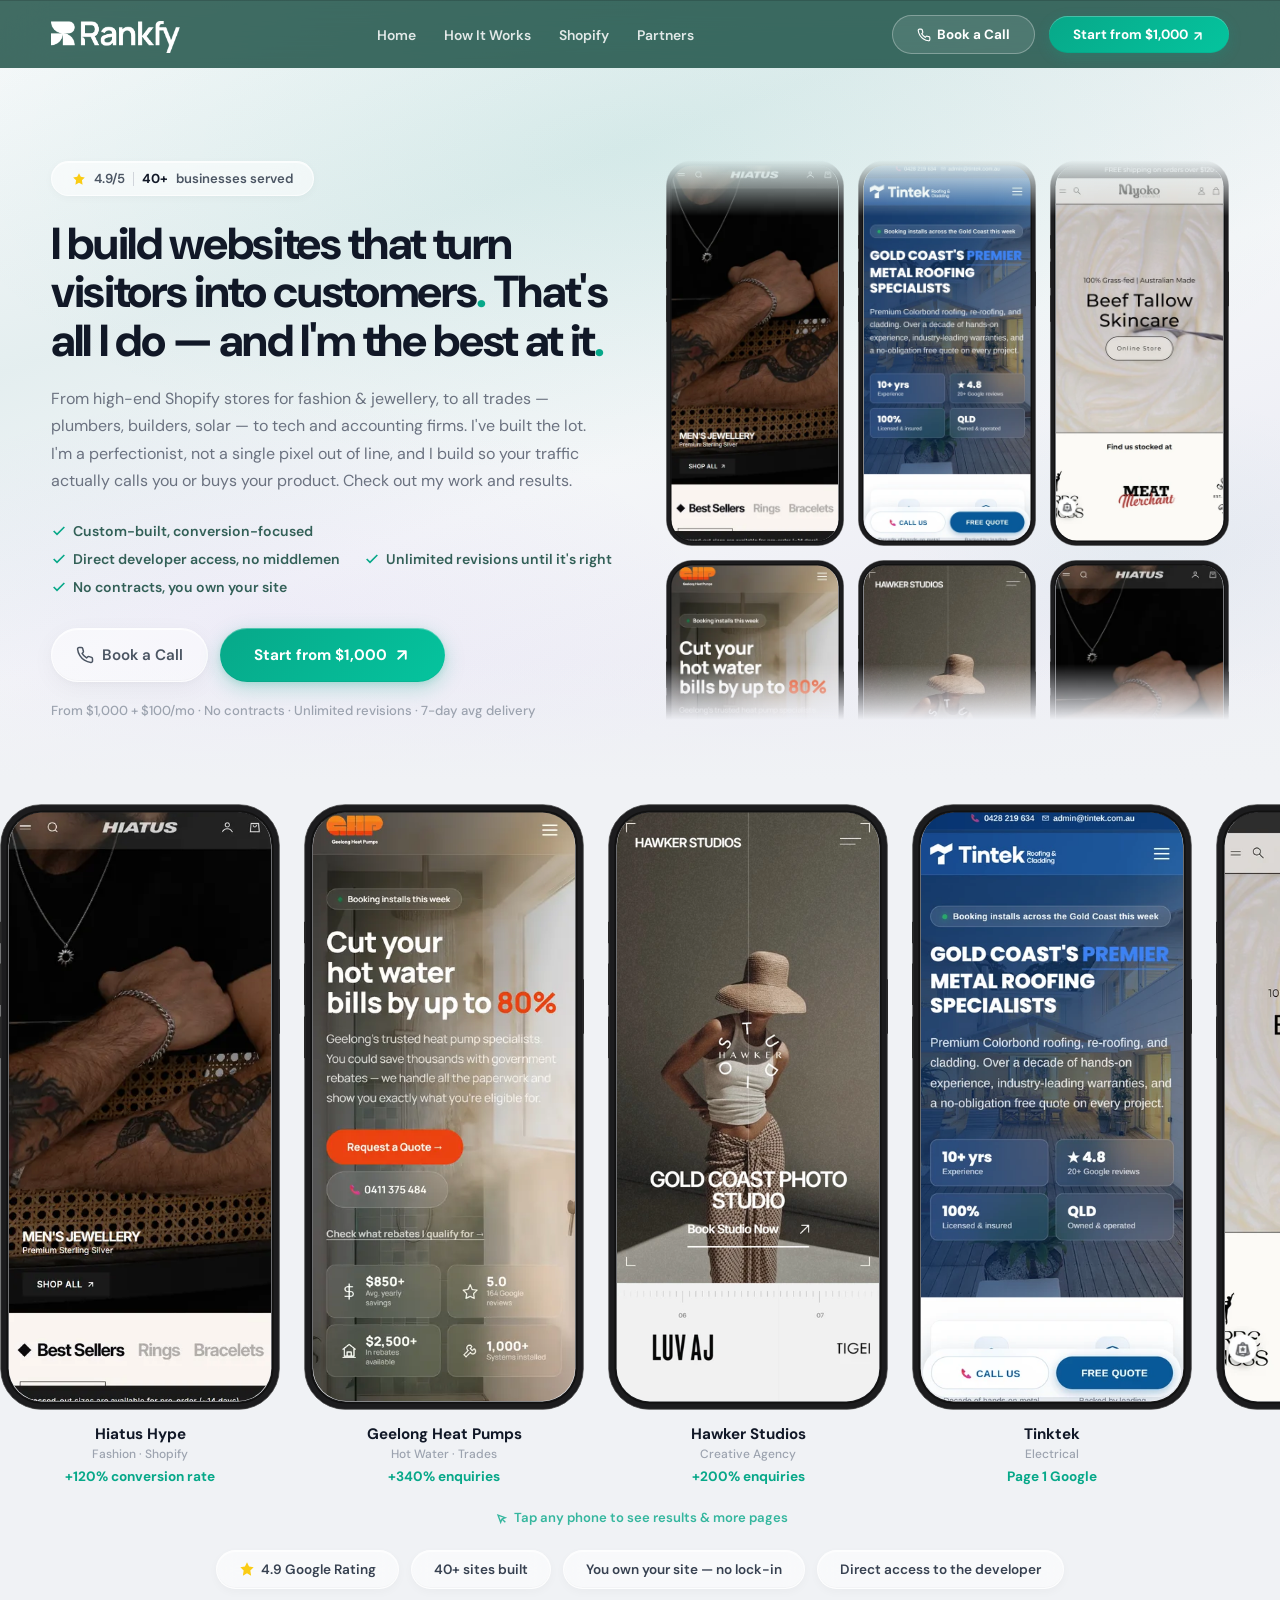
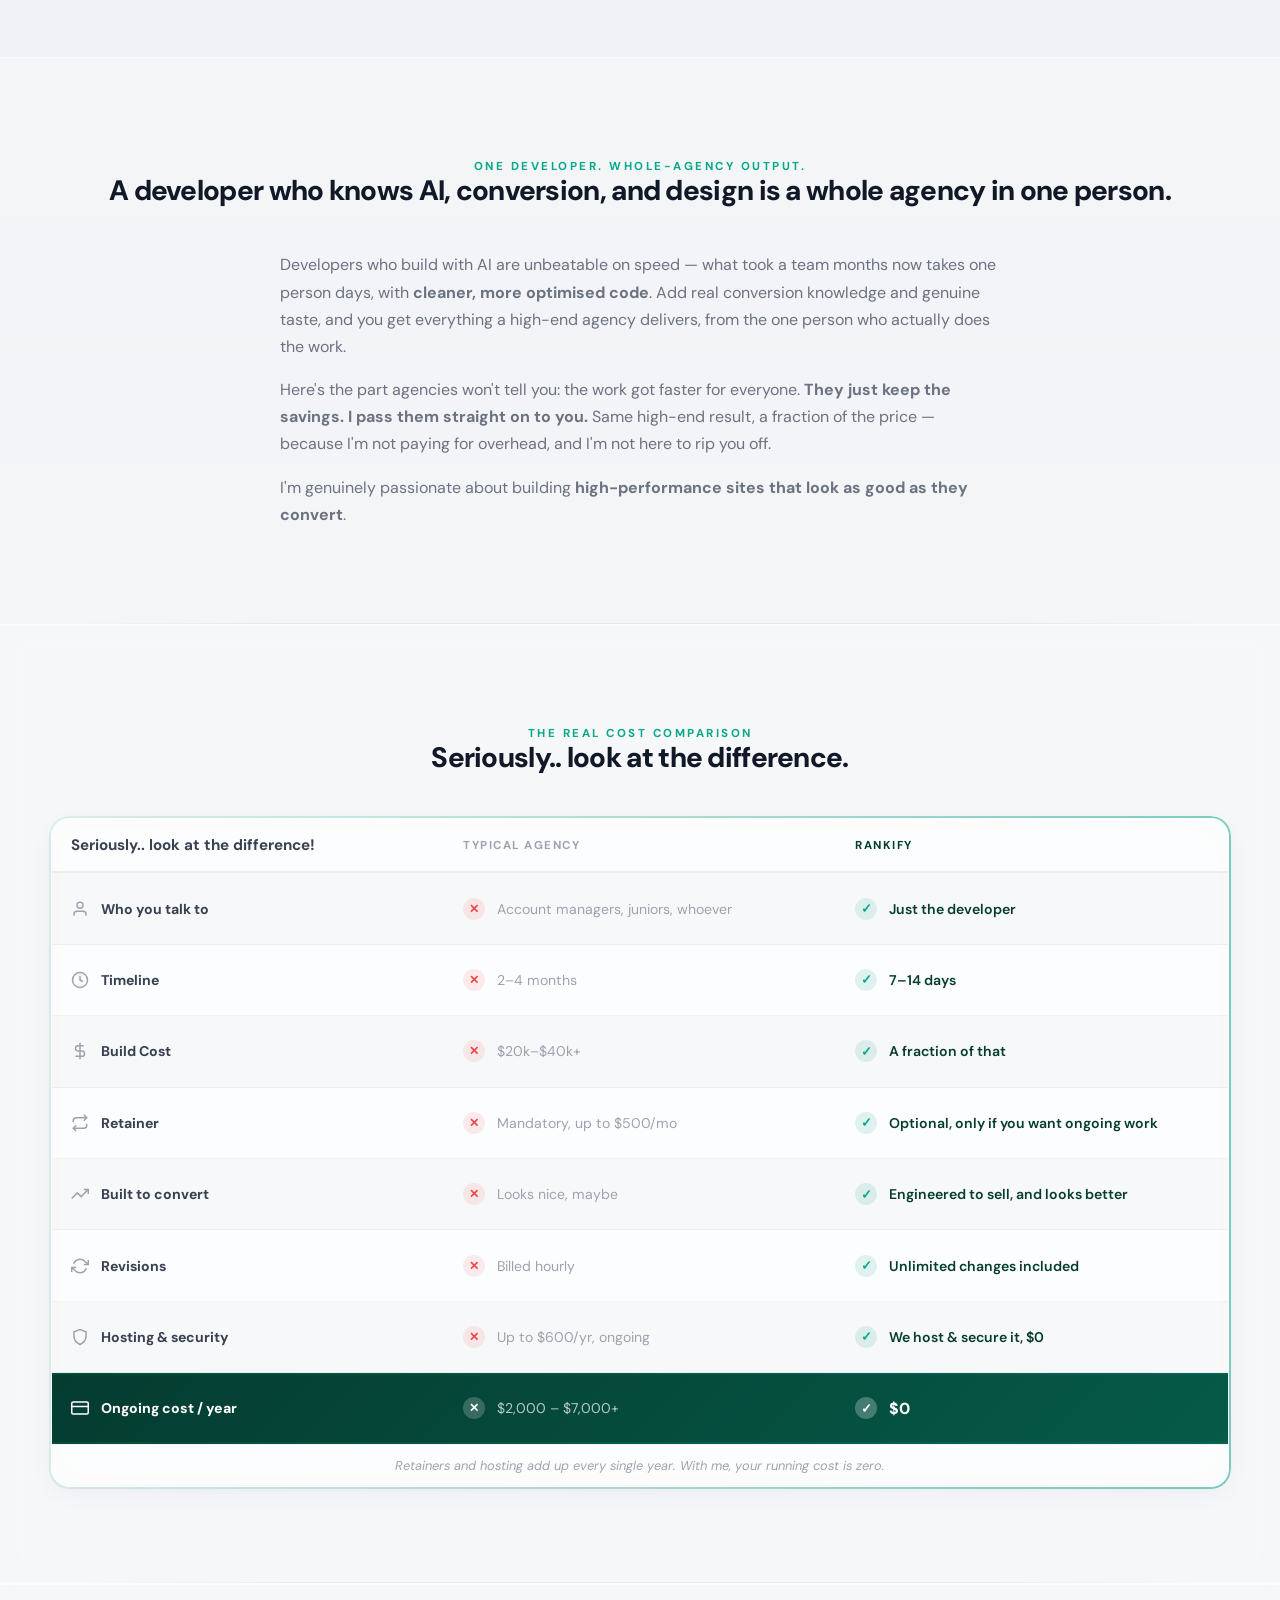
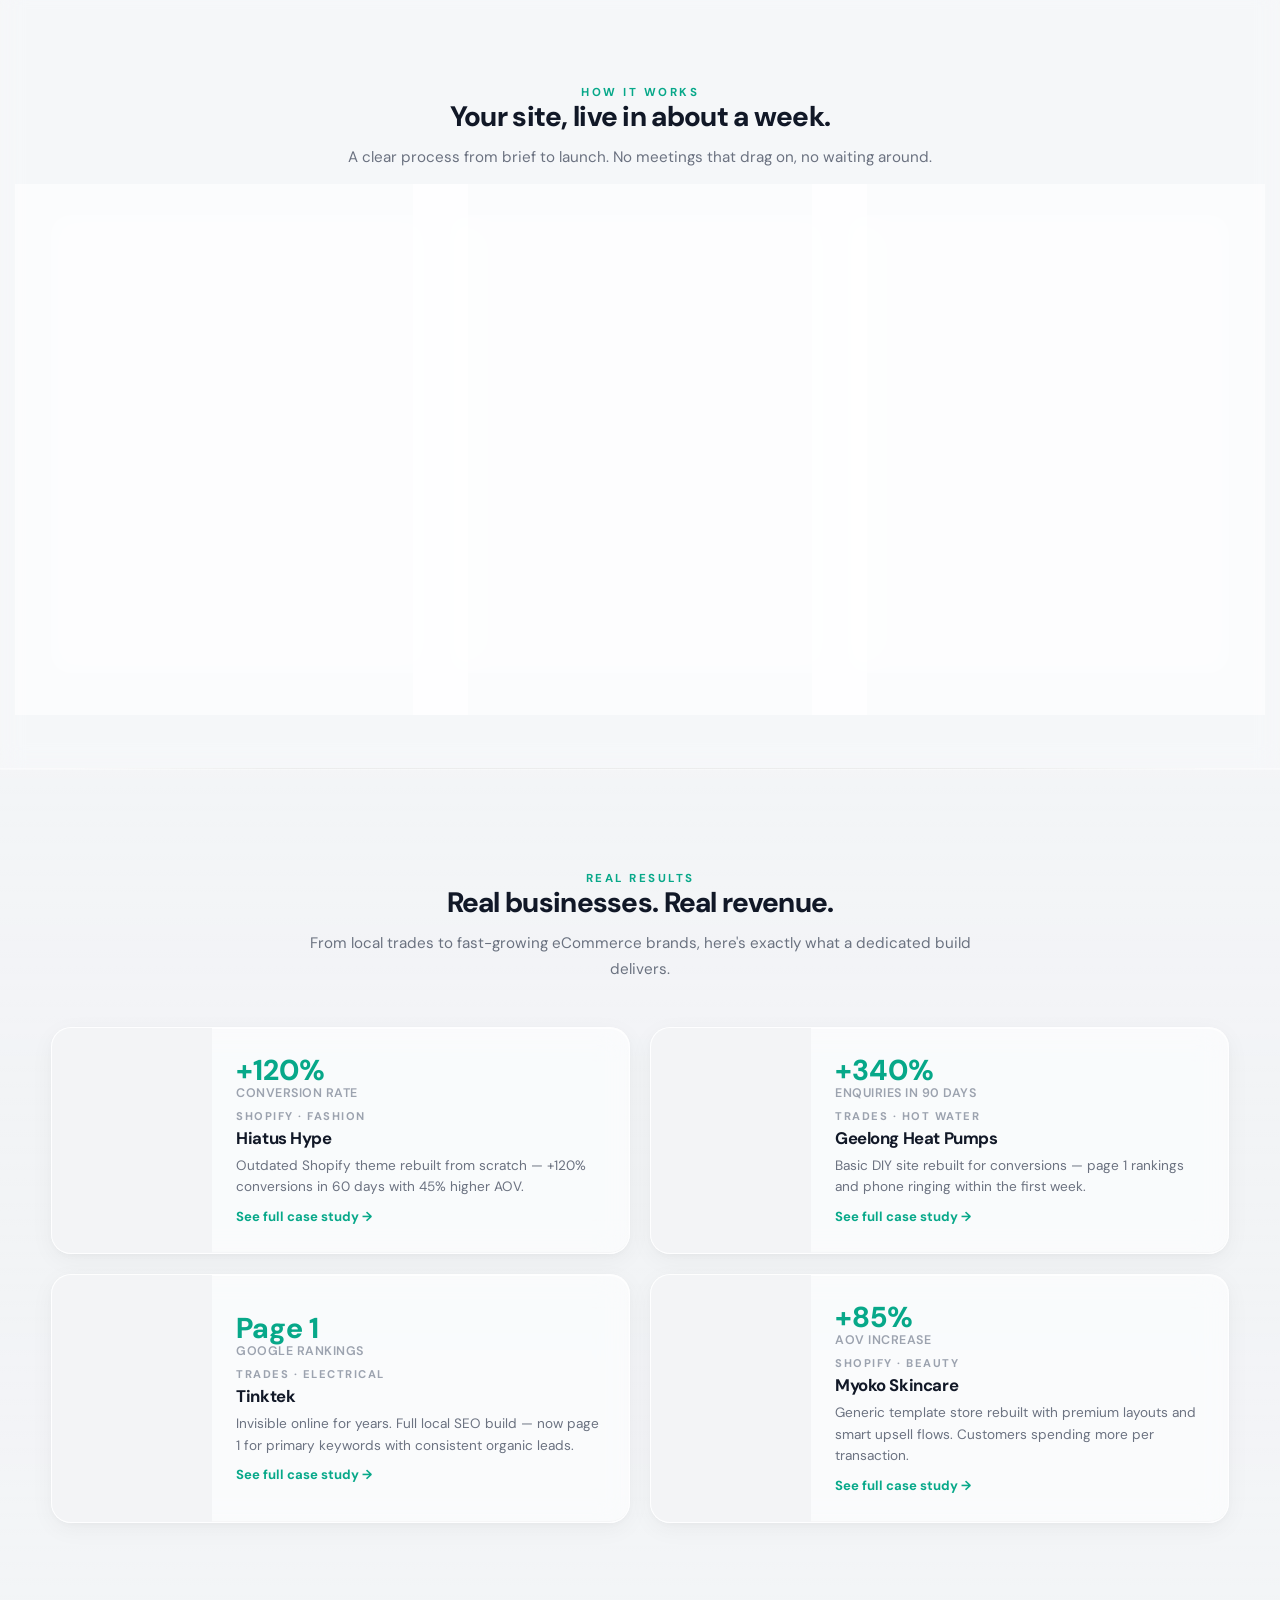
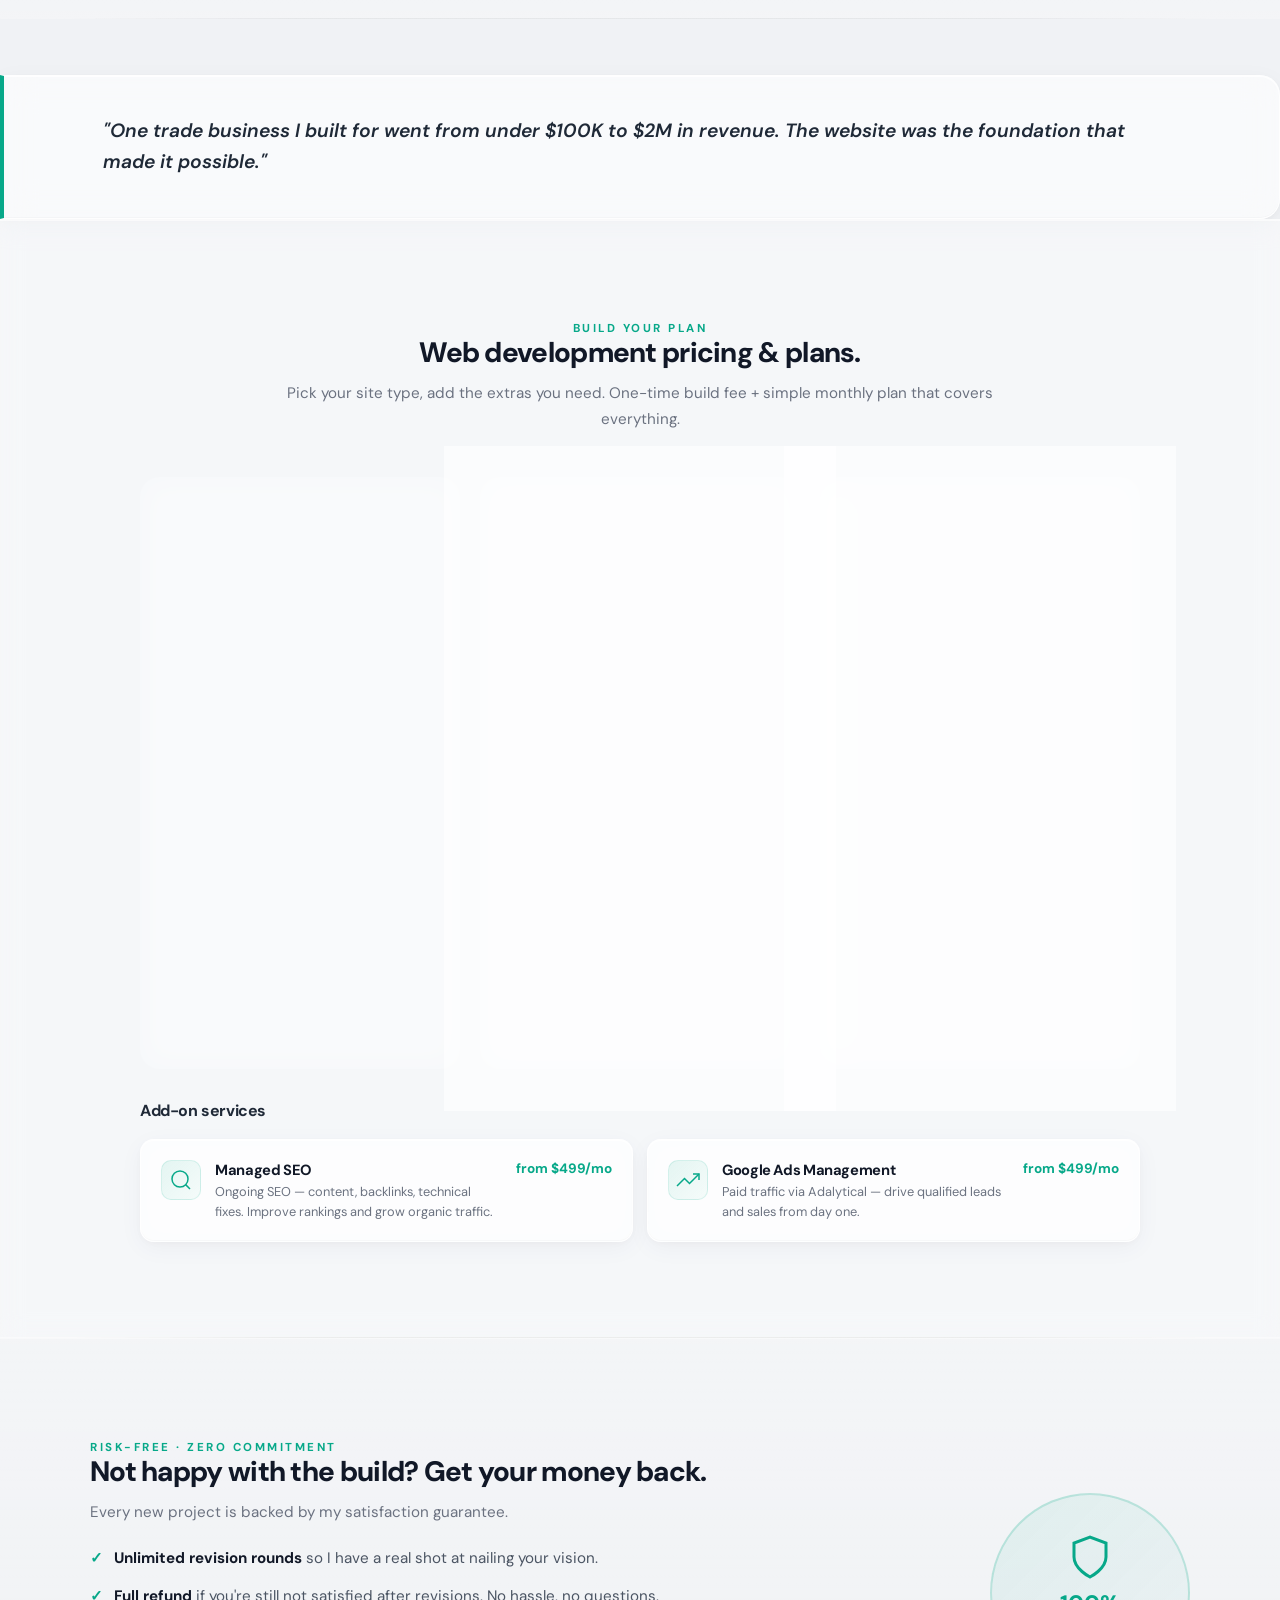
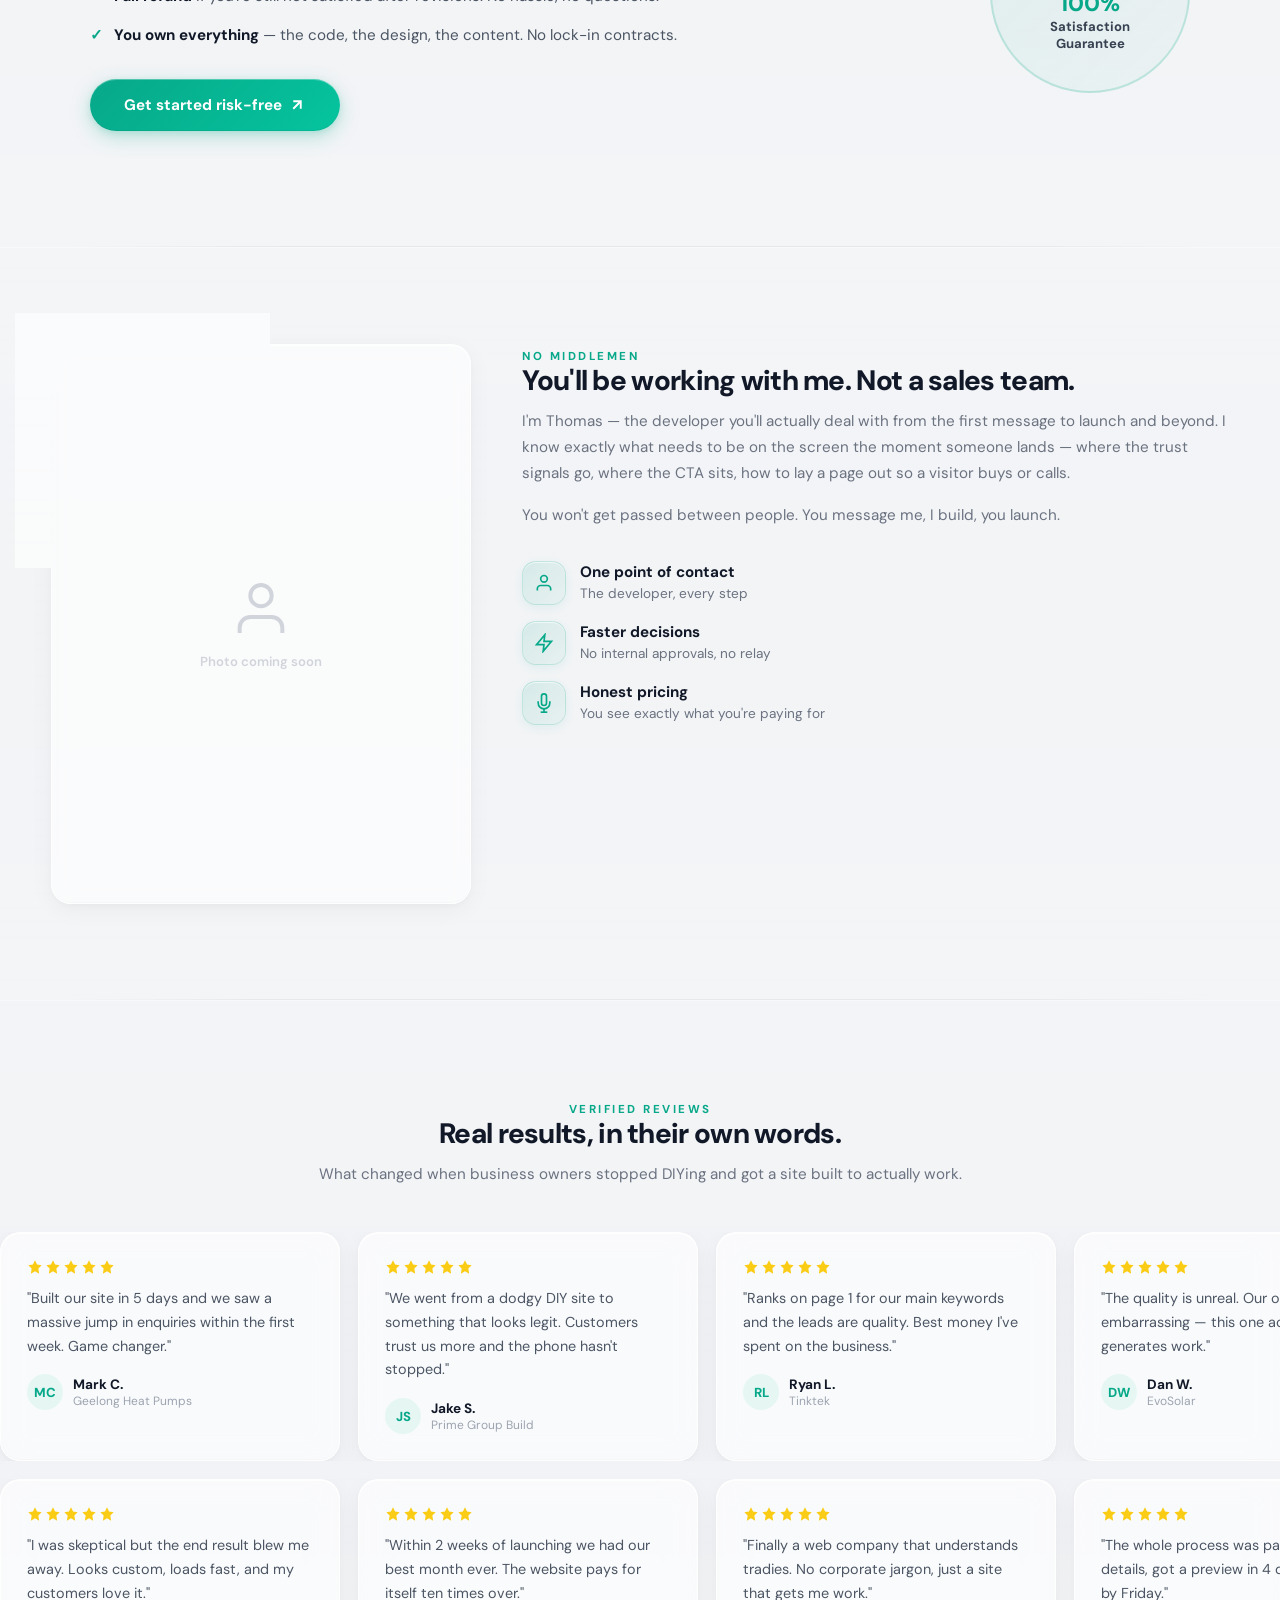
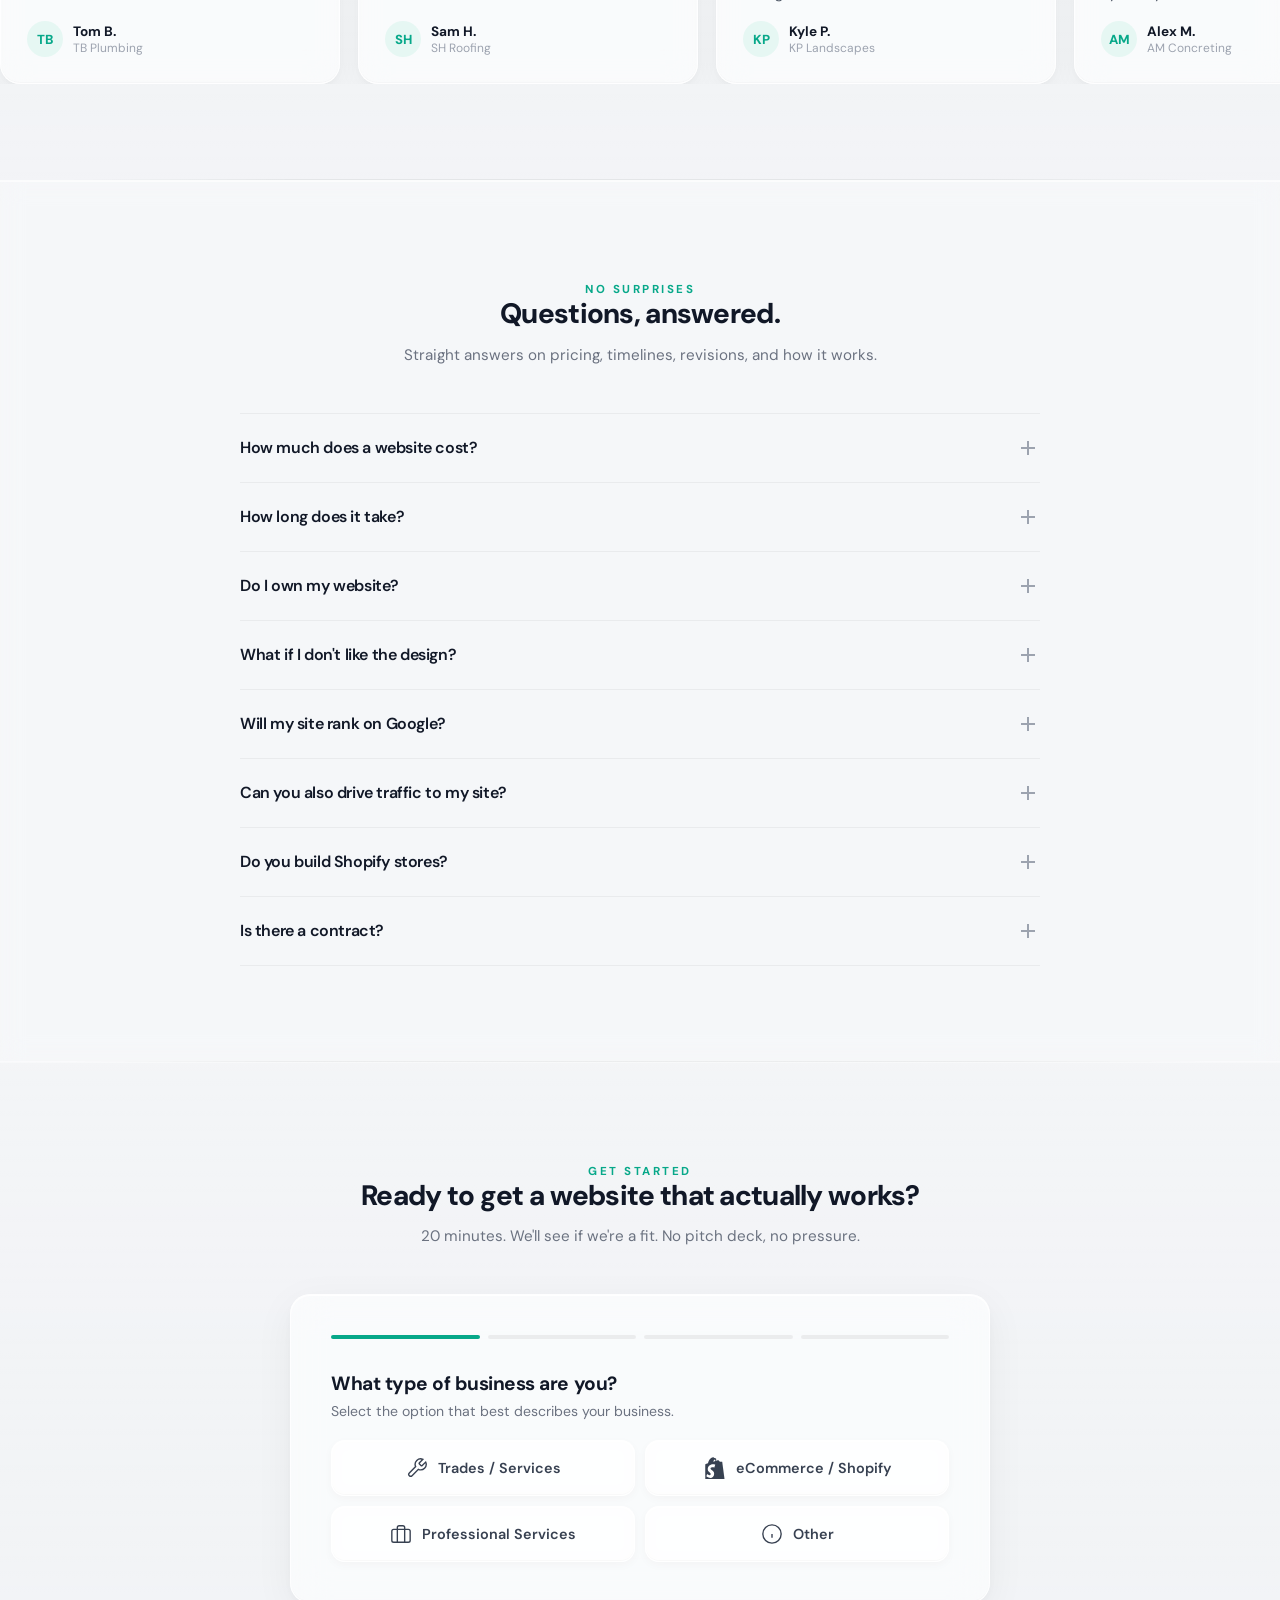
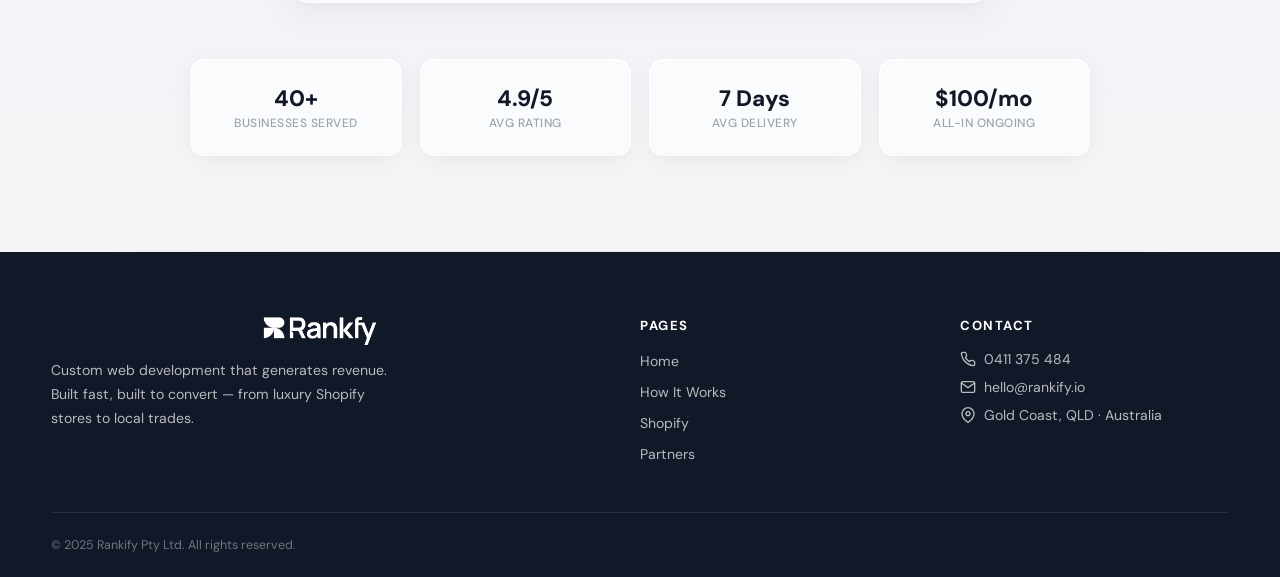
==== commit ed83d6c2: "Split One Developer copy into standalone section above comparison table One Developer section is now" ====
--- a/index.html
+++ b/index.html
@@ -241,70 +241,80 @@
   </div>
 </div>
 
-<!-- ===== SECTION 2 — ONE DEVELOPER / COST COMPARISON ===== -->
+<!-- ===== SECTION 2 — ONE DEVELOPER ===== -->
+<section class="sec fade" id="one-dev">
+  <div class="ctr">
+    <div class="sec-c">
+      <span class="sec-tag">One developer. Whole-agency output.</span>
+      <h2 class="sec-t">A developer who knows AI, conversion, and design is a whole agency in one person<span class="dot">.</span></h2>
+    </div>
+    <div class="one-dev-copy">
+      <p>Developers who build with AI are unbeatable on speed — what took a team months now takes one person days, with <strong>cleaner, more optimised code</strong>. Add real conversion knowledge and genuine taste, and you get everything a high-end agency delivers, from the one person who actually does the work.</p>
+      <p>Here's the part agencies won't tell you: the work got faster for everyone. <strong>They just keep the savings. I pass them straight on to you.</strong> Same high-end result, a fraction of the price — because I'm not paying for overhead, and I'm not here to rip you off.</p>
+      <p>I'm genuinely passionate about building <strong>high-performance sites that look as good as they convert</strong>.</p>
+    </div>
+  </div>
+</section>
+
+<!-- ===== SECTION 3 — COST COMPARISON ===== -->
 <section class="sec sec-grey fade" id="reframe">
   <div class="ctr">
-    <div class="reframe-grid">
-      <div class="cmp-wrap fade">
-        <div class="cmp-table-wrap">
-        <div class="cmp-table">
-          <div class="cmp-header">
-            <div class="cmp-label cmp-title">Seriously.. look at the difference!</div>
-            <div class="cmp-col-h cmp-agency">Typical Agency</div>
-            <div class="cmp-col-h cmp-rankify">Rankify</div>
-          </div>
-          <div class="cmp-row">
-            <div class="cmp-label"><svg class="cmp-icon" width="18" height="18" viewBox="0 0 24 24" fill="none" stroke="currentColor" stroke-width="2"><path d="M20 21v-2a4 4 0 0 0-4-4H8a4 4 0 0 0-4 4v2"/><circle cx="12" cy="7" r="4"/></svg> Who you talk to</div>
-            <div class="cmp-col cmp-agency"><span class="cmp-x">&#10005;</span> Account managers, juniors, whoever</div>
-            <div class="cmp-col cmp-rankify"><span class="cmp-check">&#10003;</span> Just the developer</div>
-          </div>
-          <div class="cmp-row">
-            <div class="cmp-label"><svg class="cmp-icon" width="18" height="18" viewBox="0 0 24 24" fill="none" stroke="currentColor" stroke-width="2"><circle cx="12" cy="12" r="10"/><polyline points="12 6 12 12 16 14"/></svg> Timeline</div>
-            <div class="cmp-col cmp-agency"><span class="cmp-x">&#10005;</span> 2–4 months</div>
-            <div class="cmp-col cmp-rankify"><span class="cmp-check">&#10003;</span> 7–14 days</div>
-          </div>
-          <div class="cmp-row">
-            <div class="cmp-label"><svg class="cmp-icon" width="18" height="18" viewBox="0 0 24 24" fill="none" stroke="currentColor" stroke-width="2"><line x1="12" y1="1" x2="12" y2="23"/><path d="M17 5H9.5a3.5 3.5 0 0 0 0 7h5a3.5 3.5 0 0 1 0 7H6"/></svg> Build Cost</div>
-            <div class="cmp-col cmp-agency"><span class="cmp-x">&#10005;</span> $20k–$40k+</div>
-            <div class="cmp-col cmp-rankify"><span class="cmp-check">&#10003;</span> A fraction of that</div>
-          </div>
-          <div class="cmp-row">
-            <div class="cmp-label"><svg class="cmp-icon" width="18" height="18" viewBox="0 0 24 24" fill="none" stroke="currentColor" stroke-width="2"><path d="M17 1l4 4-4 4"/><path d="M3 11V9a4 4 0 0 1 4-4h14"/><path d="M7 23l-4-4 4-4"/><path d="M21 13v2a4 4 0 0 1-4 4H3"/></svg> Retainer</div>
-            <div class="cmp-col cmp-agency"><span class="cmp-x">&#10005;</span> Mandatory, up to $500/mo</div>
-            <div class="cmp-col cmp-rankify"><span class="cmp-check">&#10003;</span> Optional, only if you want ongoing work</div>
-          </div>
-          <div class="cmp-row">
-            <div class="cmp-label"><svg class="cmp-icon" width="18" height="18" viewBox="0 0 24 24" fill="none" stroke="currentColor" stroke-width="2"><polyline points="23 6 13.5 15.5 8.5 10.5 1 18"/><polyline points="17 6 23 6 23 12"/></svg> Built to convert</div>
-            <div class="cmp-col cmp-agency"><span class="cmp-x">&#10005;</span> Looks nice, maybe</div>
-            <div class="cmp-col cmp-rankify"><span class="cmp-check">&#10003;</span> Engineered to sell, and looks better</div>
-          </div>
-          <div class="cmp-row">
-            <div class="cmp-label"><svg class="cmp-icon" width="18" height="18" viewBox="0 0 24 24" fill="none" stroke="currentColor" stroke-width="2"><polyline points="23 4 23 10 17 10"/><polyline points="1 20 1 14 7 14"/><path d="M3.51 9a9 9 0 0 1 14.85-3.36L23 10M1 14l4.64 4.36A9 9 0 0 0 20.49 15"/></svg> Revisions</div>
-            <div class="cmp-col cmp-agency"><span class="cmp-x">&#10005;</span> Billed hourly</div>
-            <div class="cmp-col cmp-rankify"><span class="cmp-check">&#10003;</span> Unlimited changes included</div>
-          </div>
-          <div class="cmp-row">
-            <div class="cmp-label"><svg class="cmp-icon" width="18" height="18" viewBox="0 0 24 24" fill="none" stroke="currentColor" stroke-width="2"><path d="M12 22s8-4 8-10V5l-8-3-8 3v7c0 6 8 10 8 10z"/></svg> Hosting &amp; security</div>
-            <div class="cmp-col cmp-agency"><span class="cmp-x">&#10005;</span> Up to $600/yr, ongoing</div>
-            <div class="cmp-col cmp-rankify"><span class="cmp-check">&#10003;</span> We host &amp; secure it, $0</div>
-          </div>
-          <div class="cmp-row cmp-row--highlight">
-            <div class="cmp-shine-top"></div>
-            <div class="cmp-shine-bottom"></div>
-            <div class="cmp-label"><svg class="cmp-icon" width="18" height="18" viewBox="0 0 24 24" fill="none" stroke="currentColor" stroke-width="2"><rect x="1" y="4" width="22" height="16" rx="2"/><line x1="1" y1="10" x2="23" y2="10"/></svg> Ongoing cost / year</div>
-            <div class="cmp-col cmp-agency"><span class="cmp-x">&#10005;</span> $2,000 – $7,000+</div>
-            <div class="cmp-col cmp-rankify"><span class="cmp-check">&#10003;</span> $0</div>
-          </div>
-          <div class="cmp-sub-label">Retainers and hosting add up every single year. With me, your running cost is zero.</div>
-        </div>
-        </div>
-      </div>
-      <div class="reframe-copy">
-        <span class="sec-tag">One developer. Whole-agency output.</span>
-        <h2 class="sec-t">A developer who knows AI, conversion, and design is a whole agency in one person<span class="dot">.</span></h2>
-        <p class="sec-sub">Developers who build with AI are unbeatable on speed — what took a team months now takes one person days, with <strong>cleaner, more optimised code</strong>. Add real conversion knowledge and genuine taste, and you get everything a high-end agency delivers, from the one person who actually does the work.</p>
-        <p class="sec-sub">Here's the part agencies won't tell you: the work got faster for everyone. <strong>They just keep the savings. I pass them straight on to you.</strong> Same high-end result, a fraction of the price — because I'm not paying for overhead, and I'm not here to rip you off.</p>
-        <p class="sec-sub">I'm genuinely passionate about building <strong>high-performance sites that look as good as they convert</strong>.</p>
+    <div class="sec-c">
+      <span class="sec-tag">The real cost comparison</span>
+      <h2 class="sec-t">Seriously.. look at the difference<span class="dot">.</span></h2>
+    </div>
+    <div class="cmp-wrap fade">
+      <div class="cmp-table-wrap">
+      <div class="cmp-table">
+        <div class="cmp-header">
+          <div class="cmp-label cmp-title">Seriously.. look at the difference!</div>
+          <div class="cmp-col-h cmp-agency">Typical Agency</div>
+          <div class="cmp-col-h cmp-rankify">Rankify</div>
+        </div>
+        <div class="cmp-row">
+          <div class="cmp-label"><svg class="cmp-icon" width="18" height="18" viewBox="0 0 24 24" fill="none" stroke="currentColor" stroke-width="2"><path d="M20 21v-2a4 4 0 0 0-4-4H8a4 4 0 0 0-4 4v2"/><circle cx="12" cy="7" r="4"/></svg> Who you talk to</div>
+          <div class="cmp-col cmp-agency"><span class="cmp-x">&#10005;</span> Account managers, juniors, whoever</div>
+          <div class="cmp-col cmp-rankify"><span class="cmp-check">&#10003;</span> Just the developer</div>
+        </div>
+        <div class="cmp-row">
+          <div class="cmp-label"><svg class="cmp-icon" width="18" height="18" viewBox="0 0 24 24" fill="none" stroke="currentColor" stroke-width="2"><circle cx="12" cy="12" r="10"/><polyline points="12 6 12 12 16 14"/></svg> Timeline</div>
+          <div class="cmp-col cmp-agency"><span class="cmp-x">&#10005;</span> 2–4 months</div>
+          <div class="cmp-col cmp-rankify"><span class="cmp-check">&#10003;</span> 7–14 days</div>
+        </div>
+        <div class="cmp-row">
+          <div class="cmp-label"><svg class="cmp-icon" width="18" height="18" viewBox="0 0 24 24" fill="none" stroke="currentColor" stroke-width="2"><line x1="12" y1="1" x2="12" y2="23"/><path d="M17 5H9.5a3.5 3.5 0 0 0 0 7h5a3.5 3.5 0 0 1 0 7H6"/></svg> Build Cost</div>
+          <div class="cmp-col cmp-agency"><span class="cmp-x">&#10005;</span> $20k–$40k+</div>
+          <div class="cmp-col cmp-rankify"><span class="cmp-check">&#10003;</span> A fraction of that</div>
+        </div>
+        <div class="cmp-row">
+          <div class="cmp-label"><svg class="cmp-icon" width="18" height="18" viewBox="0 0 24 24" fill="none" stroke="currentColor" stroke-width="2"><path d="M17 1l4 4-4 4"/><path d="M3 11V9a4 4 0 0 1 4-4h14"/><path d="M7 23l-4-4 4-4"/><path d="M21 13v2a4 4 0 0 1-4 4H3"/></svg> Retainer</div>
+          <div class="cmp-col cmp-agency"><span class="cmp-x">&#10005;</span> Mandatory, up to $500/mo</div>
+          <div class="cmp-col cmp-rankify"><span class="cmp-check">&#10003;</span> Optional, only if you want ongoing work</div>
+        </div>
+        <div class="cmp-row">
+          <div class="cmp-label"><svg class="cmp-icon" width="18" height="18" viewBox="0 0 24 24" fill="none" stroke="currentColor" stroke-width="2"><polyline points="23 6 13.5 15.5 8.5 10.5 1 18"/><polyline points="17 6 23 6 23 12"/></svg> Built to convert</div>
+          <div class="cmp-col cmp-agency"><span class="cmp-x">&#10005;</span> Looks nice, maybe</div>
+          <div class="cmp-col cmp-rankify"><span class="cmp-check">&#10003;</span> Engineered to sell, and looks better</div>
+        </div>
+        <div class="cmp-row">
+          <div class="cmp-label"><svg class="cmp-icon" width="18" height="18" viewBox="0 0 24 24" fill="none" stroke="currentColor" stroke-width="2"><polyline points="23 4 23 10 17 10"/><polyline points="1 20 1 14 7 14"/><path d="M3.51 9a9 9 0 0 1 14.85-3.36L23 10M1 14l4.64 4.36A9 9 0 0 0 20.49 15"/></svg> Revisions</div>
+          <div class="cmp-col cmp-agency"><span class="cmp-x">&#10005;</span> Billed hourly</div>
+          <div class="cmp-col cmp-rankify"><span class="cmp-check">&#10003;</span> Unlimited changes included</div>
+        </div>
+        <div class="cmp-row">
+          <div class="cmp-label"><svg class="cmp-icon" width="18" height="18" viewBox="0 0 24 24" fill="none" stroke="currentColor" stroke-width="2"><path d="M12 22s8-4 8-10V5l-8-3-8 3v7c0 6 8 10 8 10z"/></svg> Hosting &amp; security</div>
+          <div class="cmp-col cmp-agency"><span class="cmp-x">&#10005;</span> Up to $600/yr, ongoing</div>
+          <div class="cmp-col cmp-rankify"><span class="cmp-check">&#10003;</span> We host &amp; secure it, $0</div>
+        </div>
+        <div class="cmp-row cmp-row--highlight">
+          <div class="cmp-shine-top"></div>
+          <div class="cmp-shine-bottom"></div>
+          <div class="cmp-label"><svg class="cmp-icon" width="18" height="18" viewBox="0 0 24 24" fill="none" stroke="currentColor" stroke-width="2"><rect x="1" y="4" width="22" height="16" rx="2"/><line x1="1" y1="10" x2="23" y2="10"/></svg> Ongoing cost / year</div>
+          <div class="cmp-col cmp-agency"><span class="cmp-x">&#10005;</span> $2,000 – $7,000+</div>
+          <div class="cmp-col cmp-rankify"><span class="cmp-check">&#10003;</span> $0</div>
+        </div>
+        <div class="cmp-sub-label">Retainers and hosting add up every single year. With me, your running cost is zero.</div>
+      </div>
       </div>
     </div>
   </div>
--- a/assets/site.css
+++ b/assets/site.css
@@ -427,6 +427,9 @@
 .ben-card p{font-size:.86rem;color:var(--g500);line-height:1.6}
 
 /* ================ AGENCY REFRAME — COMPARISON TABLE ================ */
+.one-dev-copy{max-width:720px;margin:0 auto;font-size:clamp(1rem,1.2vw,1.15rem);line-height:1.7;color:var(--g500)}
+.one-dev-copy p{margin-bottom:1em}
+.one-dev-copy p:last-child{margin-bottom:0}
 .reframe-grid{display:grid;grid-template-columns:1fr 1fr;gap:clamp(40px,4vw,80px);align-items:start;align-content:start}
 .reframe-copy{order:2}
 .cmp-wrap{order:1}
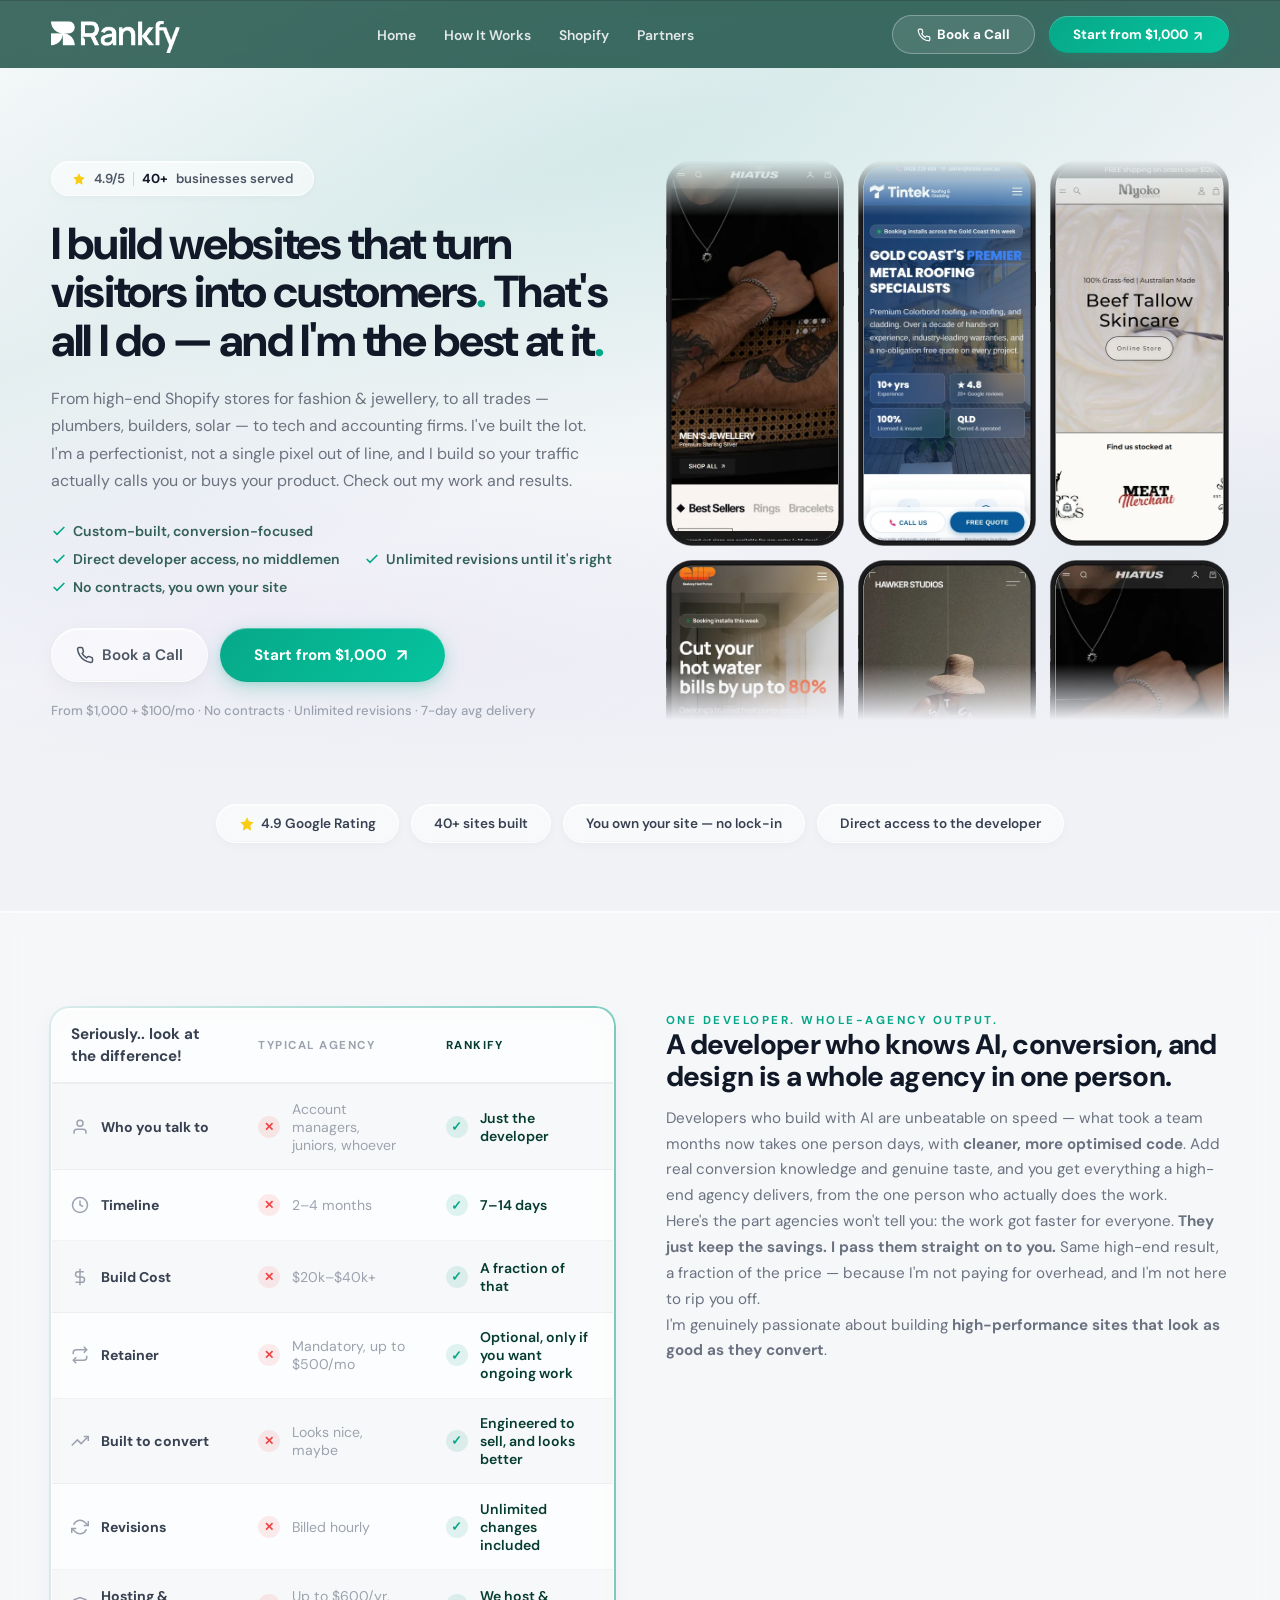
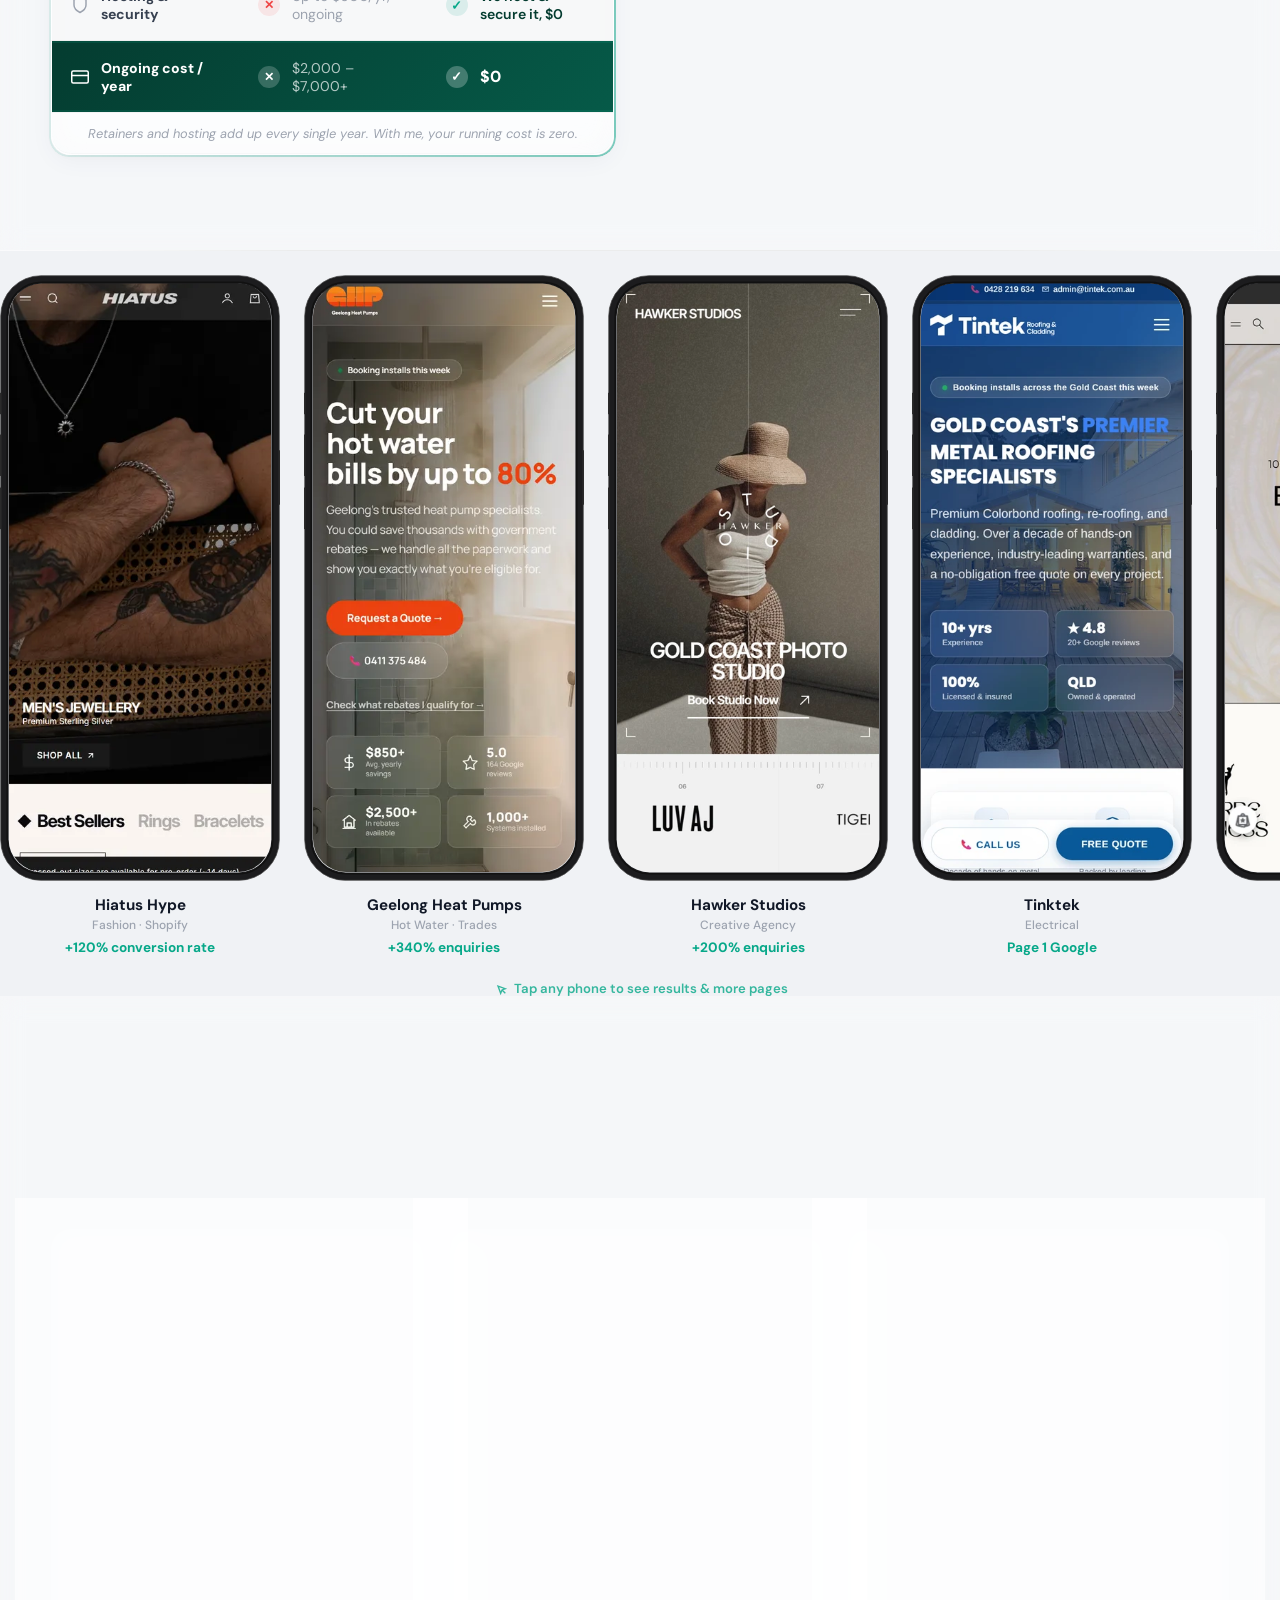
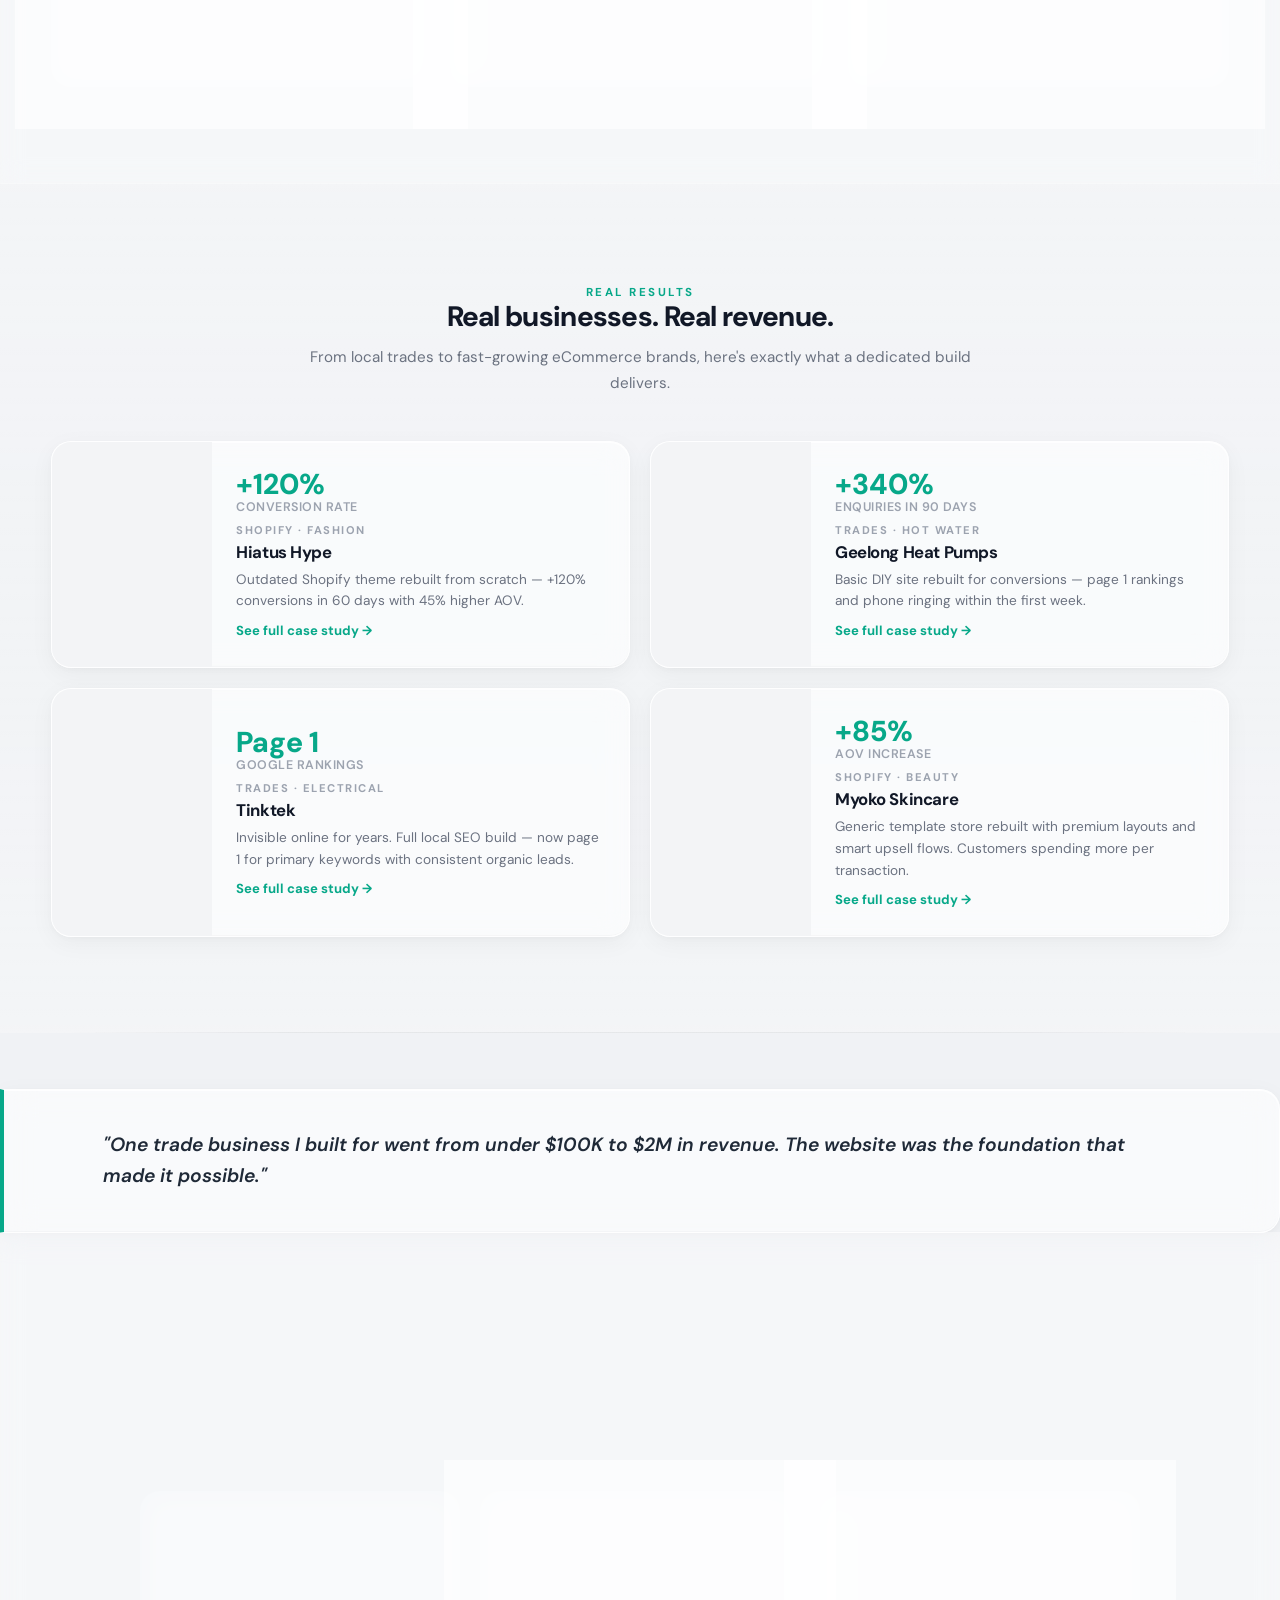
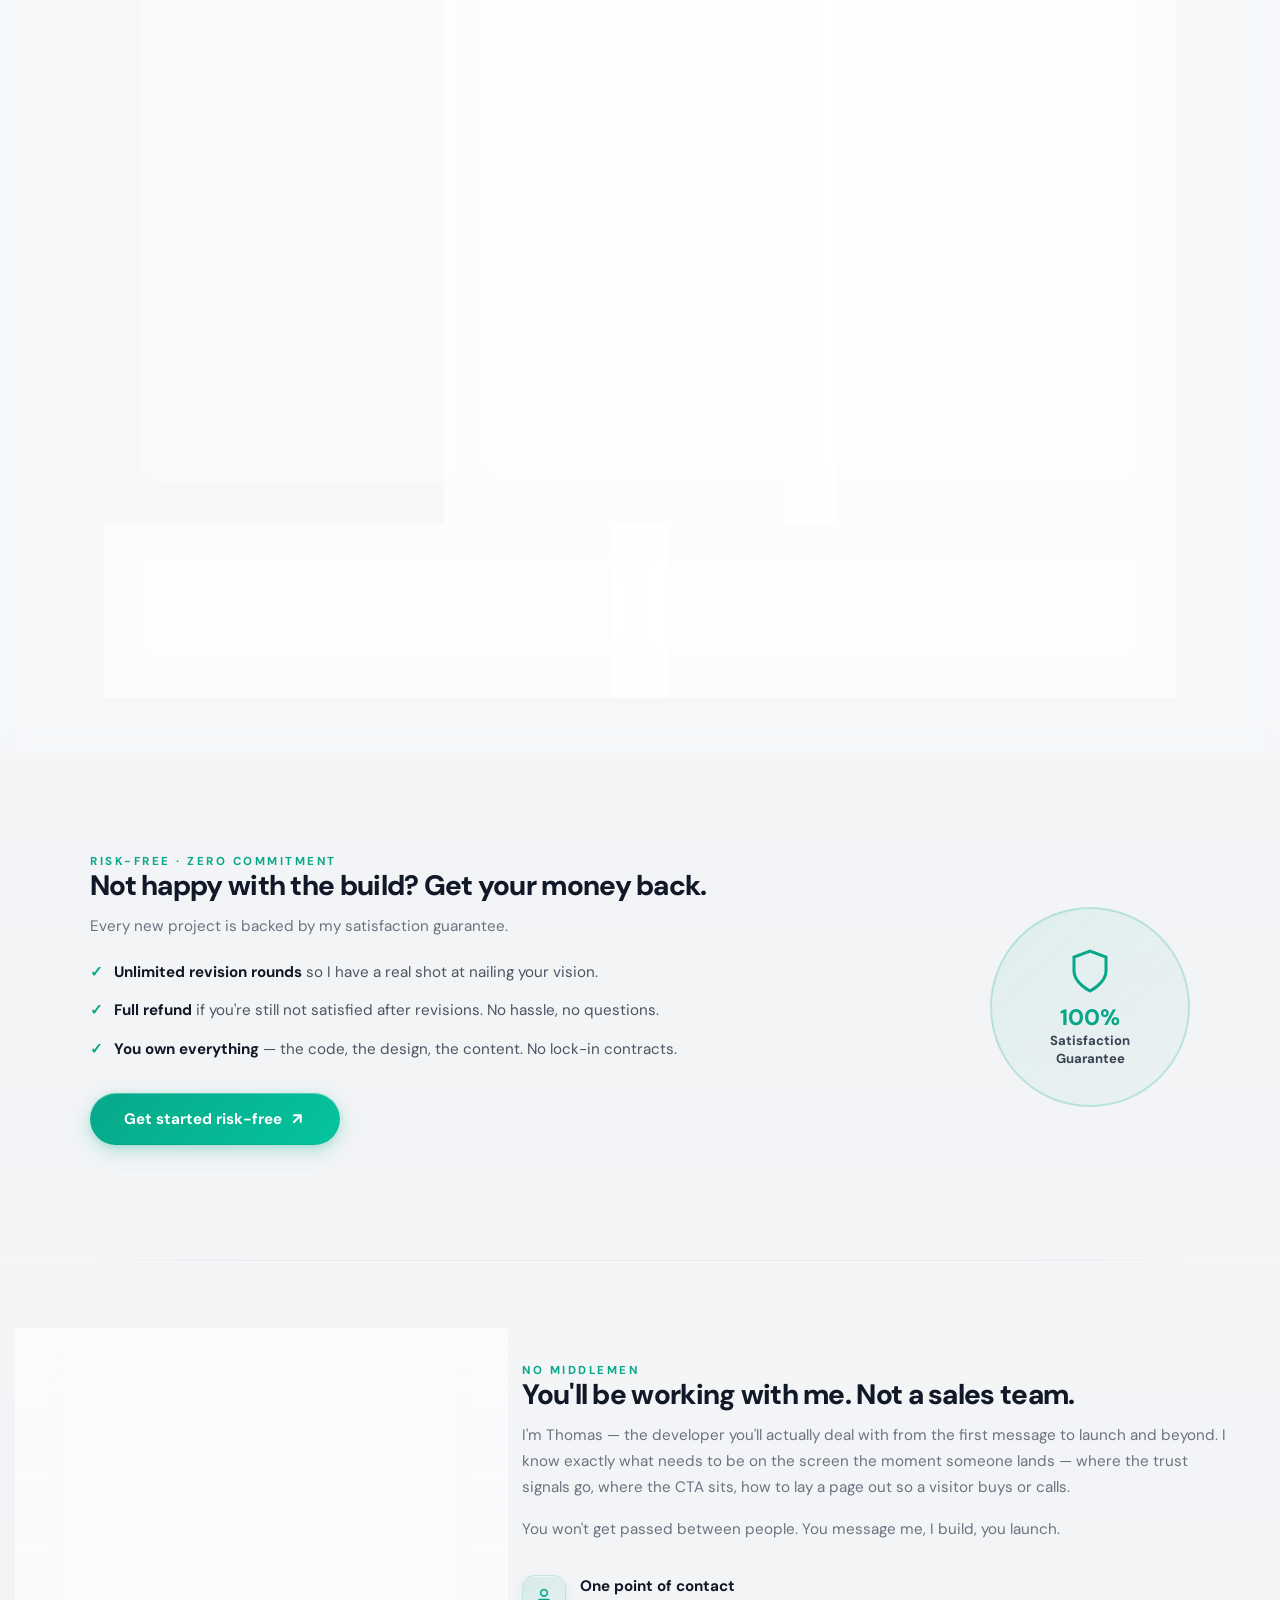
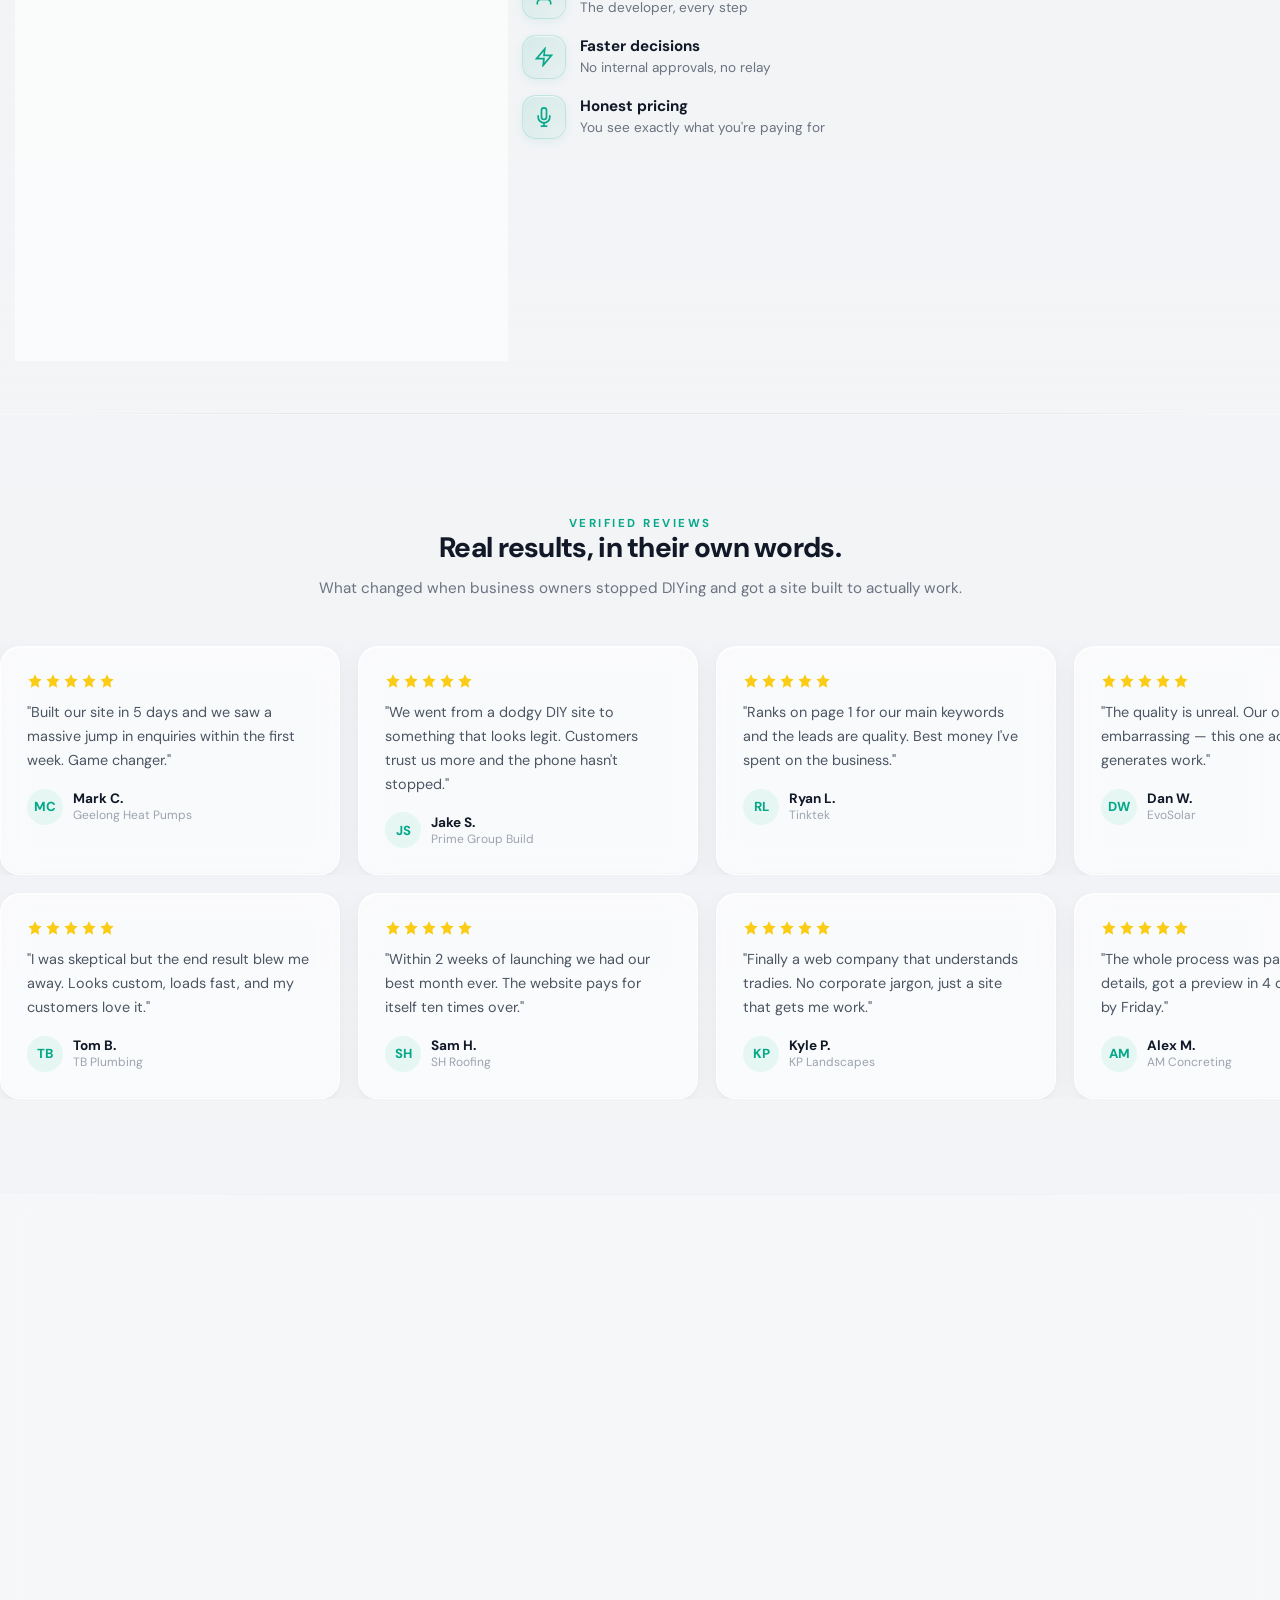
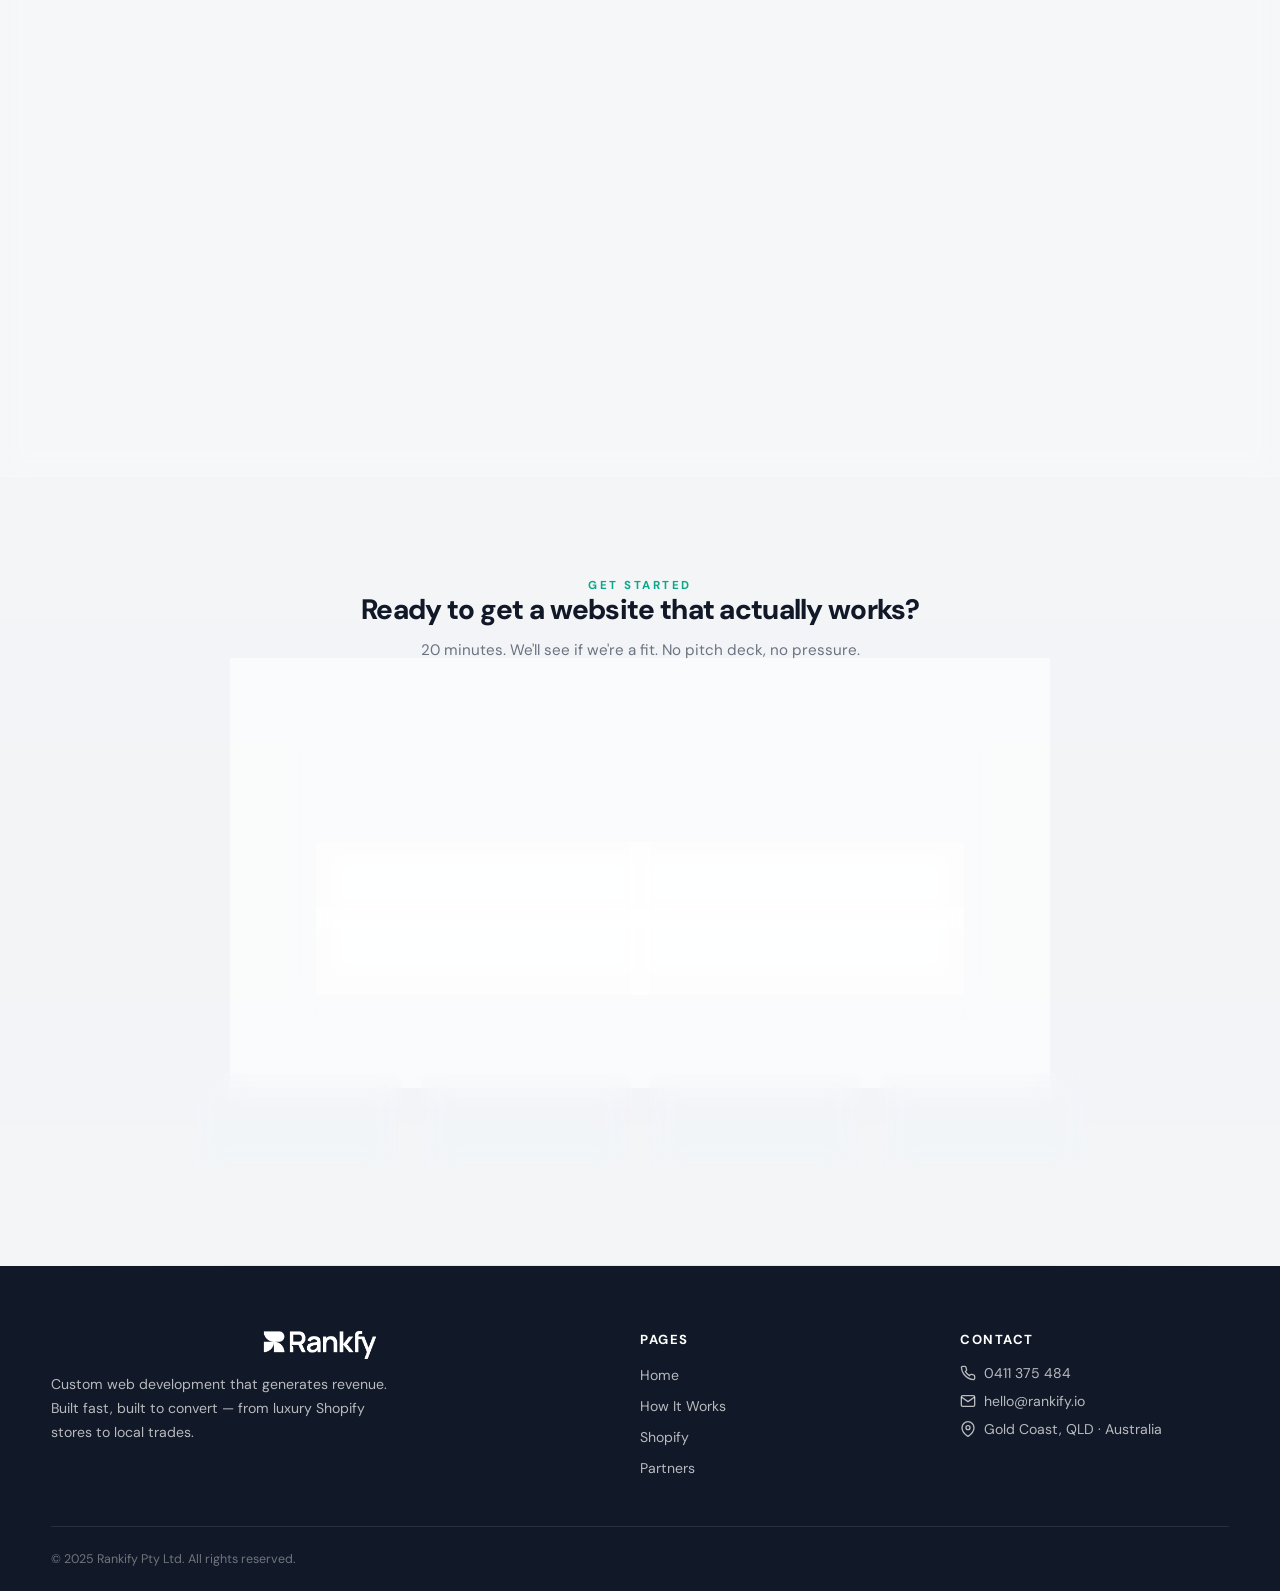
==== commit 3d9da2fa: "Merge table + one-dev copy into single side-by-side section, move phone carousel below it Table on l" ====
--- a/index.html
+++ b/index.html
@@ -116,8 +116,89 @@
   </div>
 </section>
 
-<!-- HERO GALLERY — scrolling phones -->
-<div class="hero-gallery">
+<!-- TRUST BADGES (like Feedbird's review badges row) -->
+<div class="hero-trust-row fade">
+  <div class="ctr">
+    <div class="trust-badges">
+      <div class="trust-badge"><svg viewBox="0 0 24 24" fill="currentColor" width="18" height="18" style="color:#facc15"><path d="M12 2l3.09 6.26L22 9.27l-5 4.87L18.18 22 12 18.56 5.82 22 7 14.14l-5-4.87 6.91-1.01z"/></svg> 4.9 Google Rating</div>
+      <div class="trust-badge">40+ sites built</div>
+      <div class="trust-badge">You own your site — no lock-in</div>
+      <div class="trust-badge">Direct access to the developer</div>
+    </div>
+  </div>
+</div>
+
+<!-- ===== SECTION 2 — ONE DEVELOPER + COST COMPARISON (side by side) ===== -->
+<section class="sec sec-grey fade" id="reframe">
+  <div class="ctr">
+    <div class="reframe-grid">
+      <div class="cmp-wrap fade">
+        <div class="cmp-table-wrap">
+        <div class="cmp-table">
+          <div class="cmp-header">
+            <div class="cmp-label cmp-title">Seriously.. look at the difference!</div>
+            <div class="cmp-col-h cmp-agency">Typical Agency</div>
+            <div class="cmp-col-h cmp-rankify">Rankify</div>
+          </div>
+          <div class="cmp-row">
+            <div class="cmp-label"><svg class="cmp-icon" width="18" height="18" viewBox="0 0 24 24" fill="none" stroke="currentColor" stroke-width="2"><path d="M20 21v-2a4 4 0 0 0-4-4H8a4 4 0 0 0-4 4v2"/><circle cx="12" cy="7" r="4"/></svg> Who you talk to</div>
+            <div class="cmp-col cmp-agency"><span class="cmp-x">&#10005;</span> Account managers, juniors, whoever</div>
+            <div class="cmp-col cmp-rankify"><span class="cmp-check">&#10003;</span> Just the developer</div>
+          </div>
+          <div class="cmp-row">
+            <div class="cmp-label"><svg class="cmp-icon" width="18" height="18" viewBox="0 0 24 24" fill="none" stroke="currentColor" stroke-width="2"><circle cx="12" cy="12" r="10"/><polyline points="12 6 12 12 16 14"/></svg> Timeline</div>
+            <div class="cmp-col cmp-agency"><span class="cmp-x">&#10005;</span> 2–4 months</div>
+            <div class="cmp-col cmp-rankify"><span class="cmp-check">&#10003;</span> 7–14 days</div>
+          </div>
+          <div class="cmp-row">
+            <div class="cmp-label"><svg class="cmp-icon" width="18" height="18" viewBox="0 0 24 24" fill="none" stroke="currentColor" stroke-width="2"><line x1="12" y1="1" x2="12" y2="23"/><path d="M17 5H9.5a3.5 3.5 0 0 0 0 7h5a3.5 3.5 0 0 1 0 7H6"/></svg> Build Cost</div>
+            <div class="cmp-col cmp-agency"><span class="cmp-x">&#10005;</span> $20k–$40k+</div>
+            <div class="cmp-col cmp-rankify"><span class="cmp-check">&#10003;</span> A fraction of that</div>
+          </div>
+          <div class="cmp-row">
+            <div class="cmp-label"><svg class="cmp-icon" width="18" height="18" viewBox="0 0 24 24" fill="none" stroke="currentColor" stroke-width="2"><path d="M17 1l4 4-4 4"/><path d="M3 11V9a4 4 0 0 1 4-4h14"/><path d="M7 23l-4-4 4-4"/><path d="M21 13v2a4 4 0 0 1-4 4H3"/></svg> Retainer</div>
+            <div class="cmp-col cmp-agency"><span class="cmp-x">&#10005;</span> Mandatory, up to $500/mo</div>
+            <div class="cmp-col cmp-rankify"><span class="cmp-check">&#10003;</span> Optional, only if you want ongoing work</div>
+          </div>
+          <div class="cmp-row">
+            <div class="cmp-label"><svg class="cmp-icon" width="18" height="18" viewBox="0 0 24 24" fill="none" stroke="currentColor" stroke-width="2"><polyline points="23 6 13.5 15.5 8.5 10.5 1 18"/><polyline points="17 6 23 6 23 12"/></svg> Built to convert</div>
+            <div class="cmp-col cmp-agency"><span class="cmp-x">&#10005;</span> Looks nice, maybe</div>
+            <div class="cmp-col cmp-rankify"><span class="cmp-check">&#10003;</span> Engineered to sell, and looks better</div>
+          </div>
+          <div class="cmp-row">
+            <div class="cmp-label"><svg class="cmp-icon" width="18" height="18" viewBox="0 0 24 24" fill="none" stroke="currentColor" stroke-width="2"><polyline points="23 4 23 10 17 10"/><polyline points="1 20 1 14 7 14"/><path d="M3.51 9a9 9 0 0 1 14.85-3.36L23 10M1 14l4.64 4.36A9 9 0 0 0 20.49 15"/></svg> Revisions</div>
+            <div class="cmp-col cmp-agency"><span class="cmp-x">&#10005;</span> Billed hourly</div>
+            <div class="cmp-col cmp-rankify"><span class="cmp-check">&#10003;</span> Unlimited changes included</div>
+          </div>
+          <div class="cmp-row">
+            <div class="cmp-label"><svg class="cmp-icon" width="18" height="18" viewBox="0 0 24 24" fill="none" stroke="currentColor" stroke-width="2"><path d="M12 22s8-4 8-10V5l-8-3-8 3v7c0 6 8 10 8 10z"/></svg> Hosting &amp; security</div>
+            <div class="cmp-col cmp-agency"><span class="cmp-x">&#10005;</span> Up to $600/yr, ongoing</div>
+            <div class="cmp-col cmp-rankify"><span class="cmp-check">&#10003;</span> We host &amp; secure it, $0</div>
+          </div>
+          <div class="cmp-row cmp-row--highlight">
+            <div class="cmp-shine-top"></div>
+            <div class="cmp-shine-bottom"></div>
+            <div class="cmp-label"><svg class="cmp-icon" width="18" height="18" viewBox="0 0 24 24" fill="none" stroke="currentColor" stroke-width="2"><rect x="1" y="4" width="22" height="16" rx="2"/><line x1="1" y1="10" x2="23" y2="10"/></svg> Ongoing cost / year</div>
+            <div class="cmp-col cmp-agency"><span class="cmp-x">&#10005;</span> $2,000 – $7,000+</div>
+            <div class="cmp-col cmp-rankify"><span class="cmp-check">&#10003;</span> $0</div>
+          </div>
+          <div class="cmp-sub-label">Retainers and hosting add up every single year. With me, your running cost is zero.</div>
+        </div>
+        </div>
+      </div>
+      <div class="reframe-copy">
+        <span class="sec-tag">One developer. Whole-agency output.</span>
+        <h2 class="sec-t">A developer who knows AI, conversion, and design is a whole agency in one person<span class="dot">.</span></h2>
+        <p class="sec-sub">Developers who build with AI are unbeatable on speed — what took a team months now takes one person days, with <strong>cleaner, more optimised code</strong>. Add real conversion knowledge and genuine taste, and you get everything a high-end agency delivers, from the one person who actually does the work.</p>
+        <p class="sec-sub">Here's the part agencies won't tell you: the work got faster for everyone. <strong>They just keep the savings. I pass them straight on to you.</strong> Same high-end result, a fraction of the price — because I'm not paying for overhead, and I'm not here to rip you off.</p>
+        <p class="sec-sub">I'm genuinely passionate about building <strong>high-performance sites that look as good as they convert</strong>.</p>
+      </div>
+    </div>
+  </div>
+</section>
+
+<!-- PHONE GALLERY — scrolling carousel -->
+<div class="hero-gallery" id="gallery">
   <div class="gallery-grid" id="galleryGrid">
     <div class="gallery-track">
     <div class="gallery-tile fade" data-industry="ecommerce" data-site="0">
@@ -228,97 +309,6 @@
   </div>
   <p class="gallery-hint"><svg width="16" height="16" viewBox="0 0 24 24" fill="none" stroke="currentColor" stroke-width="2"><path d="M15 15l-2 5L9 9l11 4-5 2zm0 0l5 5"/></svg> Tap any phone to see results &amp; more pages</p>
 </div>
-
-<!-- TRUST BADGES (like Feedbird's review badges row) -->
-<div class="hero-trust-row fade">
-  <div class="ctr">
-    <div class="trust-badges">
-      <div class="trust-badge"><svg viewBox="0 0 24 24" fill="currentColor" width="18" height="18" style="color:#facc15"><path d="M12 2l3.09 6.26L22 9.27l-5 4.87L18.18 22 12 18.56 5.82 22 7 14.14l-5-4.87 6.91-1.01z"/></svg> 4.9 Google Rating</div>
-      <div class="trust-badge">40+ sites built</div>
-      <div class="trust-badge">You own your site — no lock-in</div>
-      <div class="trust-badge">Direct access to the developer</div>
-    </div>
-  </div>
-</div>
-
-<!-- ===== SECTION 2 — ONE DEVELOPER ===== -->
-<section class="sec fade" id="one-dev">
-  <div class="ctr">
-    <div class="sec-c">
-      <span class="sec-tag">One developer. Whole-agency output.</span>
-      <h2 class="sec-t">A developer who knows AI, conversion, and design is a whole agency in one person<span class="dot">.</span></h2>
-    </div>
-    <div class="one-dev-copy">
-      <p>Developers who build with AI are unbeatable on speed — what took a team months now takes one person days, with <strong>cleaner, more optimised code</strong>. Add real conversion knowledge and genuine taste, and you get everything a high-end agency delivers, from the one person who actually does the work.</p>
-      <p>Here's the part agencies won't tell you: the work got faster for everyone. <strong>They just keep the savings. I pass them straight on to you.</strong> Same high-end result, a fraction of the price — because I'm not paying for overhead, and I'm not here to rip you off.</p>
-      <p>I'm genuinely passionate about building <strong>high-performance sites that look as good as they convert</strong>.</p>
-    </div>
-  </div>
-</section>
-
-<!-- ===== SECTION 3 — COST COMPARISON ===== -->
-<section class="sec sec-grey fade" id="reframe">
-  <div class="ctr">
-    <div class="sec-c">
-      <span class="sec-tag">The real cost comparison</span>
-      <h2 class="sec-t">Seriously.. look at the difference<span class="dot">.</span></h2>
-    </div>
-    <div class="cmp-wrap fade">
-      <div class="cmp-table-wrap">
-      <div class="cmp-table">
-        <div class="cmp-header">
-          <div class="cmp-label cmp-title">Seriously.. look at the difference!</div>
-          <div class="cmp-col-h cmp-agency">Typical Agency</div>
-          <div class="cmp-col-h cmp-rankify">Rankify</div>
-        </div>
-        <div class="cmp-row">
-          <div class="cmp-label"><svg class="cmp-icon" width="18" height="18" viewBox="0 0 24 24" fill="none" stroke="currentColor" stroke-width="2"><path d="M20 21v-2a4 4 0 0 0-4-4H8a4 4 0 0 0-4 4v2"/><circle cx="12" cy="7" r="4"/></svg> Who you talk to</div>
-          <div class="cmp-col cmp-agency"><span class="cmp-x">&#10005;</span> Account managers, juniors, whoever</div>
-          <div class="cmp-col cmp-rankify"><span class="cmp-check">&#10003;</span> Just the developer</div>
-        </div>
-        <div class="cmp-row">
-          <div class="cmp-label"><svg class="cmp-icon" width="18" height="18" viewBox="0 0 24 24" fill="none" stroke="currentColor" stroke-width="2"><circle cx="12" cy="12" r="10"/><polyline points="12 6 12 12 16 14"/></svg> Timeline</div>
-          <div class="cmp-col cmp-agency"><span class="cmp-x">&#10005;</span> 2–4 months</div>
-          <div class="cmp-col cmp-rankify"><span class="cmp-check">&#10003;</span> 7–14 days</div>
-        </div>
-        <div class="cmp-row">
-          <div class="cmp-label"><svg class="cmp-icon" width="18" height="18" viewBox="0 0 24 24" fill="none" stroke="currentColor" stroke-width="2"><line x1="12" y1="1" x2="12" y2="23"/><path d="M17 5H9.5a3.5 3.5 0 0 0 0 7h5a3.5 3.5 0 0 1 0 7H6"/></svg> Build Cost</div>
-          <div class="cmp-col cmp-agency"><span class="cmp-x">&#10005;</span> $20k–$40k+</div>
-          <div class="cmp-col cmp-rankify"><span class="cmp-check">&#10003;</span> A fraction of that</div>
-        </div>
-        <div class="cmp-row">
-          <div class="cmp-label"><svg class="cmp-icon" width="18" height="18" viewBox="0 0 24 24" fill="none" stroke="currentColor" stroke-width="2"><path d="M17 1l4 4-4 4"/><path d="M3 11V9a4 4 0 0 1 4-4h14"/><path d="M7 23l-4-4 4-4"/><path d="M21 13v2a4 4 0 0 1-4 4H3"/></svg> Retainer</div>
-          <div class="cmp-col cmp-agency"><span class="cmp-x">&#10005;</span> Mandatory, up to $500/mo</div>
-          <div class="cmp-col cmp-rankify"><span class="cmp-check">&#10003;</span> Optional, only if you want ongoing work</div>
-        </div>
-        <div class="cmp-row">
-          <div class="cmp-label"><svg class="cmp-icon" width="18" height="18" viewBox="0 0 24 24" fill="none" stroke="currentColor" stroke-width="2"><polyline points="23 6 13.5 15.5 8.5 10.5 1 18"/><polyline points="17 6 23 6 23 12"/></svg> Built to convert</div>
-          <div class="cmp-col cmp-agency"><span class="cmp-x">&#10005;</span> Looks nice, maybe</div>
-          <div class="cmp-col cmp-rankify"><span class="cmp-check">&#10003;</span> Engineered to sell, and looks better</div>
-        </div>
-        <div class="cmp-row">
-          <div class="cmp-label"><svg class="cmp-icon" width="18" height="18" viewBox="0 0 24 24" fill="none" stroke="currentColor" stroke-width="2"><polyline points="23 4 23 10 17 10"/><polyline points="1 20 1 14 7 14"/><path d="M3.51 9a9 9 0 0 1 14.85-3.36L23 10M1 14l4.64 4.36A9 9 0 0 0 20.49 15"/></svg> Revisions</div>
-          <div class="cmp-col cmp-agency"><span class="cmp-x">&#10005;</span> Billed hourly</div>
-          <div class="cmp-col cmp-rankify"><span class="cmp-check">&#10003;</span> Unlimited changes included</div>
-        </div>
-        <div class="cmp-row">
-          <div class="cmp-label"><svg class="cmp-icon" width="18" height="18" viewBox="0 0 24 24" fill="none" stroke="currentColor" stroke-width="2"><path d="M12 22s8-4 8-10V5l-8-3-8 3v7c0 6 8 10 8 10z"/></svg> Hosting &amp; security</div>
-          <div class="cmp-col cmp-agency"><span class="cmp-x">&#10005;</span> Up to $600/yr, ongoing</div>
-          <div class="cmp-col cmp-rankify"><span class="cmp-check">&#10003;</span> We host &amp; secure it, $0</div>
-        </div>
-        <div class="cmp-row cmp-row--highlight">
-          <div class="cmp-shine-top"></div>
-          <div class="cmp-shine-bottom"></div>
-          <div class="cmp-label"><svg class="cmp-icon" width="18" height="18" viewBox="0 0 24 24" fill="none" stroke="currentColor" stroke-width="2"><rect x="1" y="4" width="22" height="16" rx="2"/><line x1="1" y1="10" x2="23" y2="10"/></svg> Ongoing cost / year</div>
-          <div class="cmp-col cmp-agency"><span class="cmp-x">&#10005;</span> $2,000 – $7,000+</div>
-          <div class="cmp-col cmp-rankify"><span class="cmp-check">&#10003;</span> $0</div>
-        </div>
-        <div class="cmp-sub-label">Retainers and hosting add up every single year. With me, your running cost is zero.</div>
-      </div>
-      </div>
-    </div>
-  </div>
-</section>
 
 <!-- ===== SECTION 3 — HOW IT WORKS (visual cards like Feedbird) ===== -->
 <section class="sec sec-grey fade" id="how-it-works">
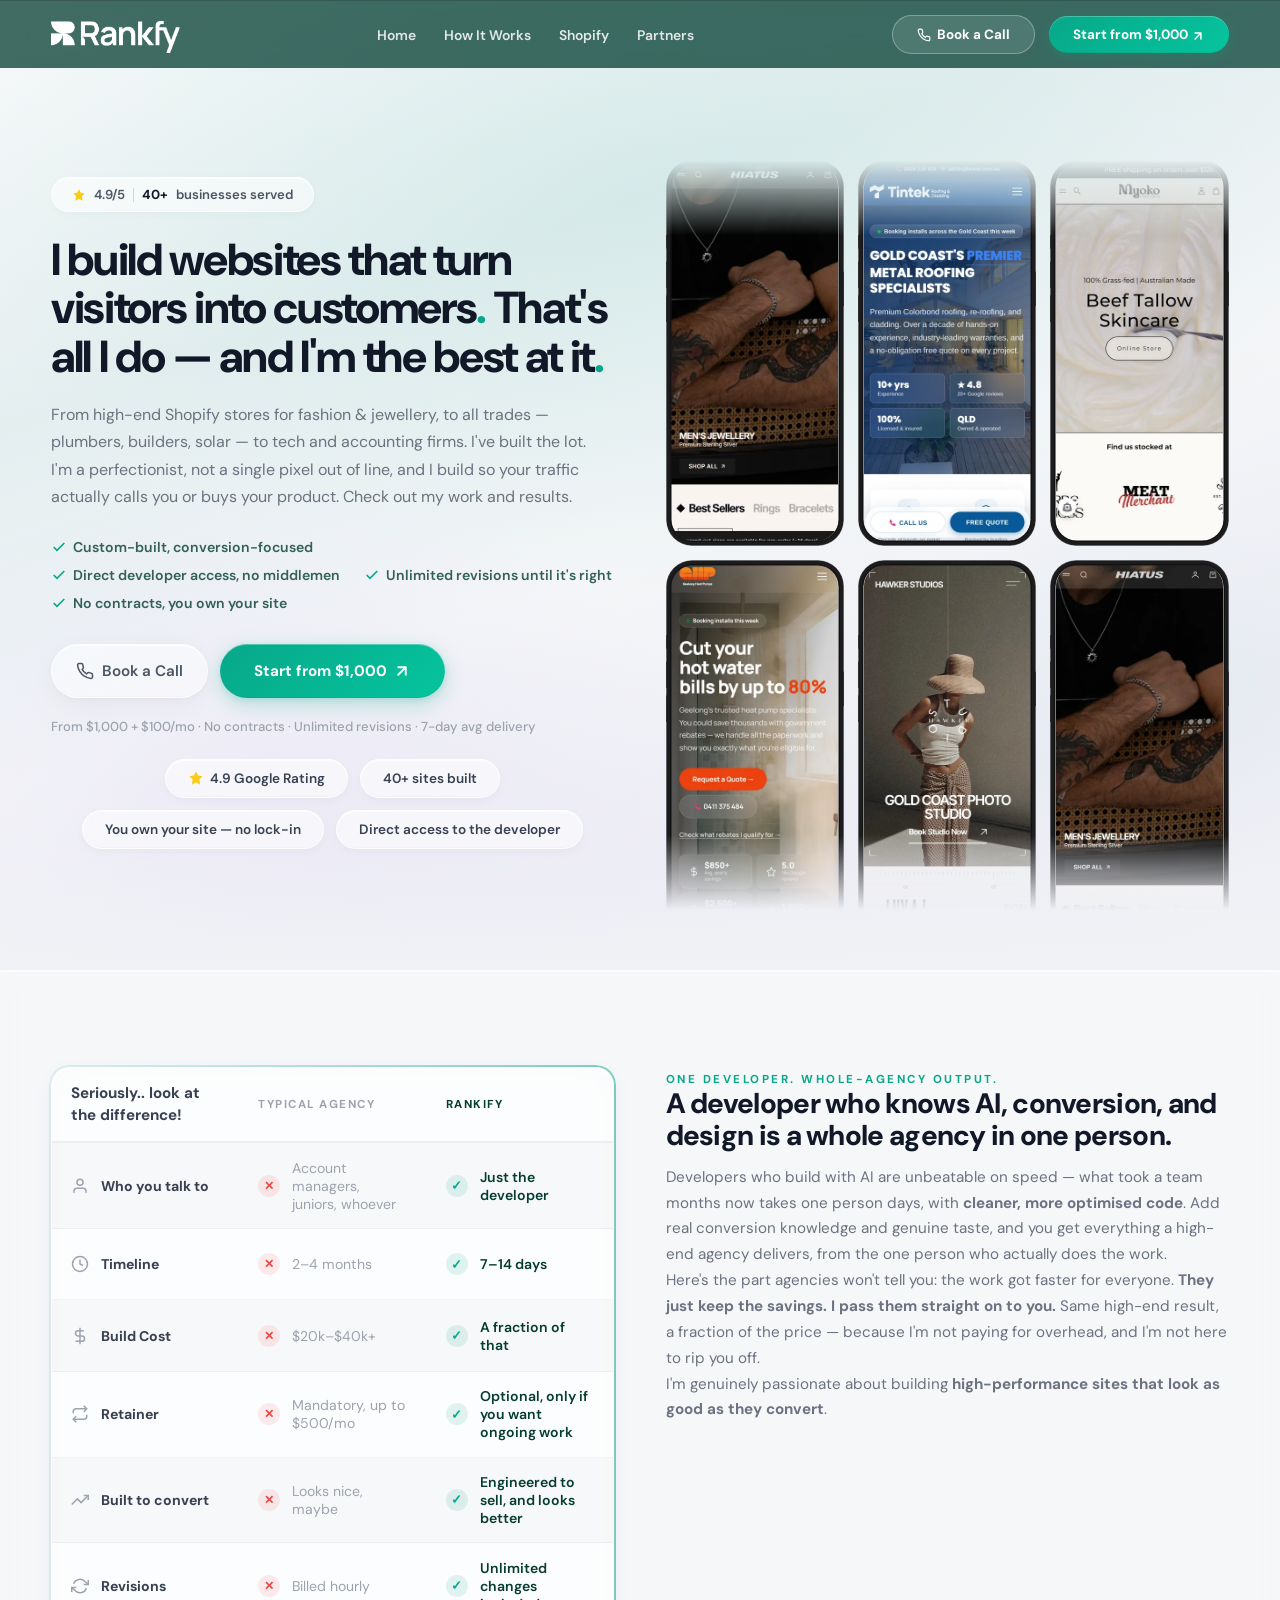
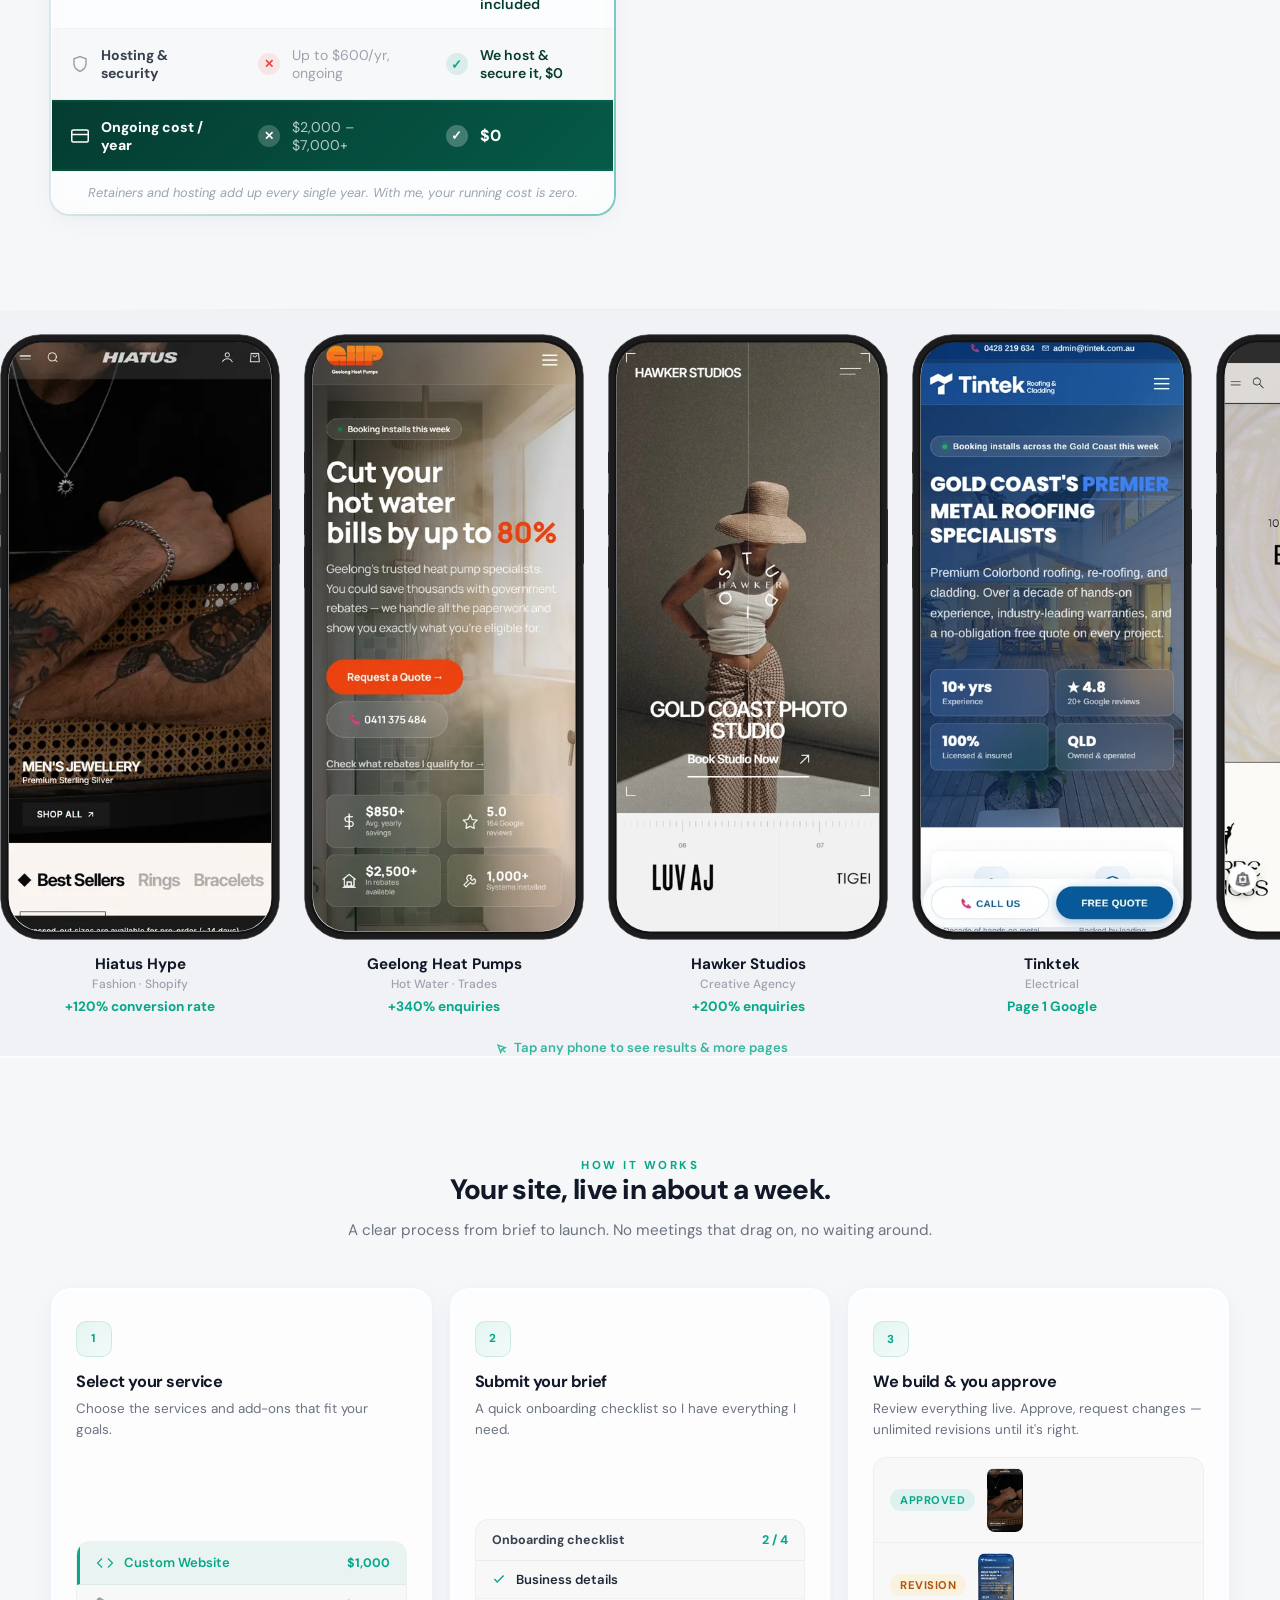
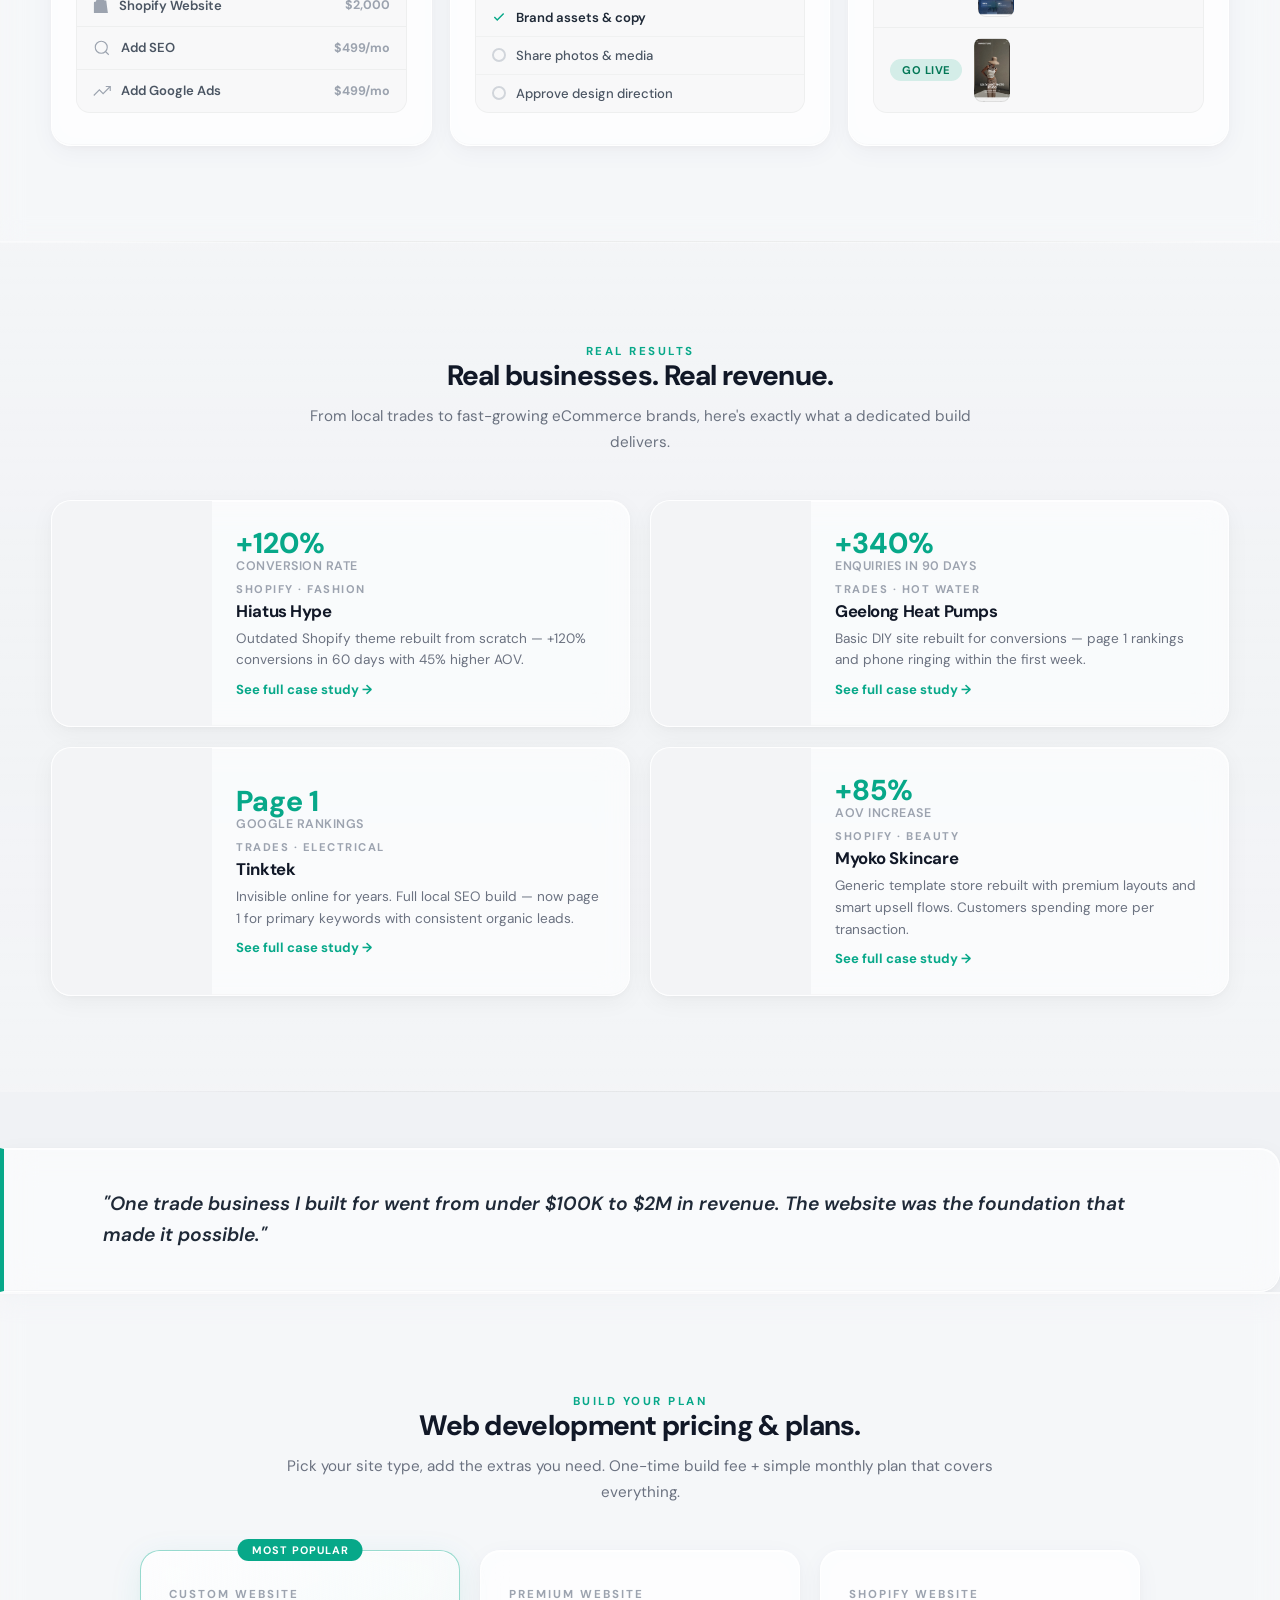
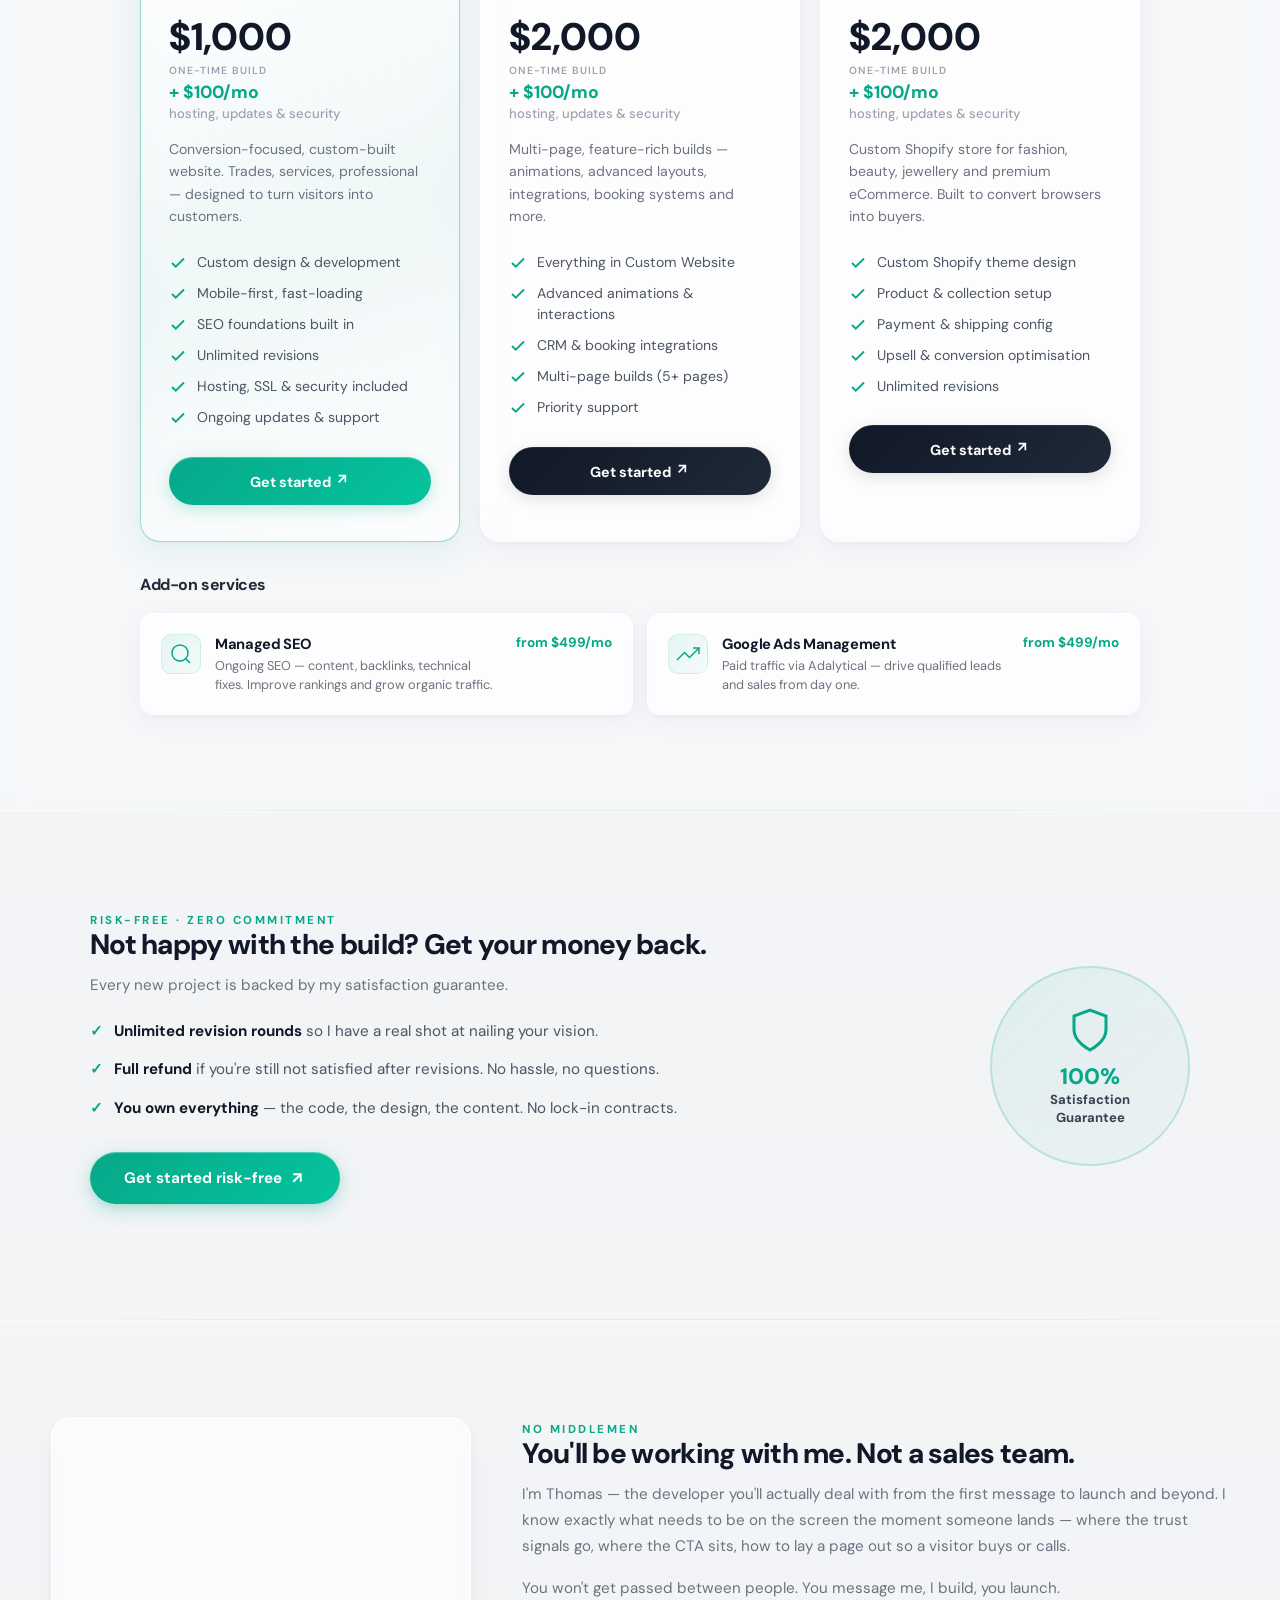
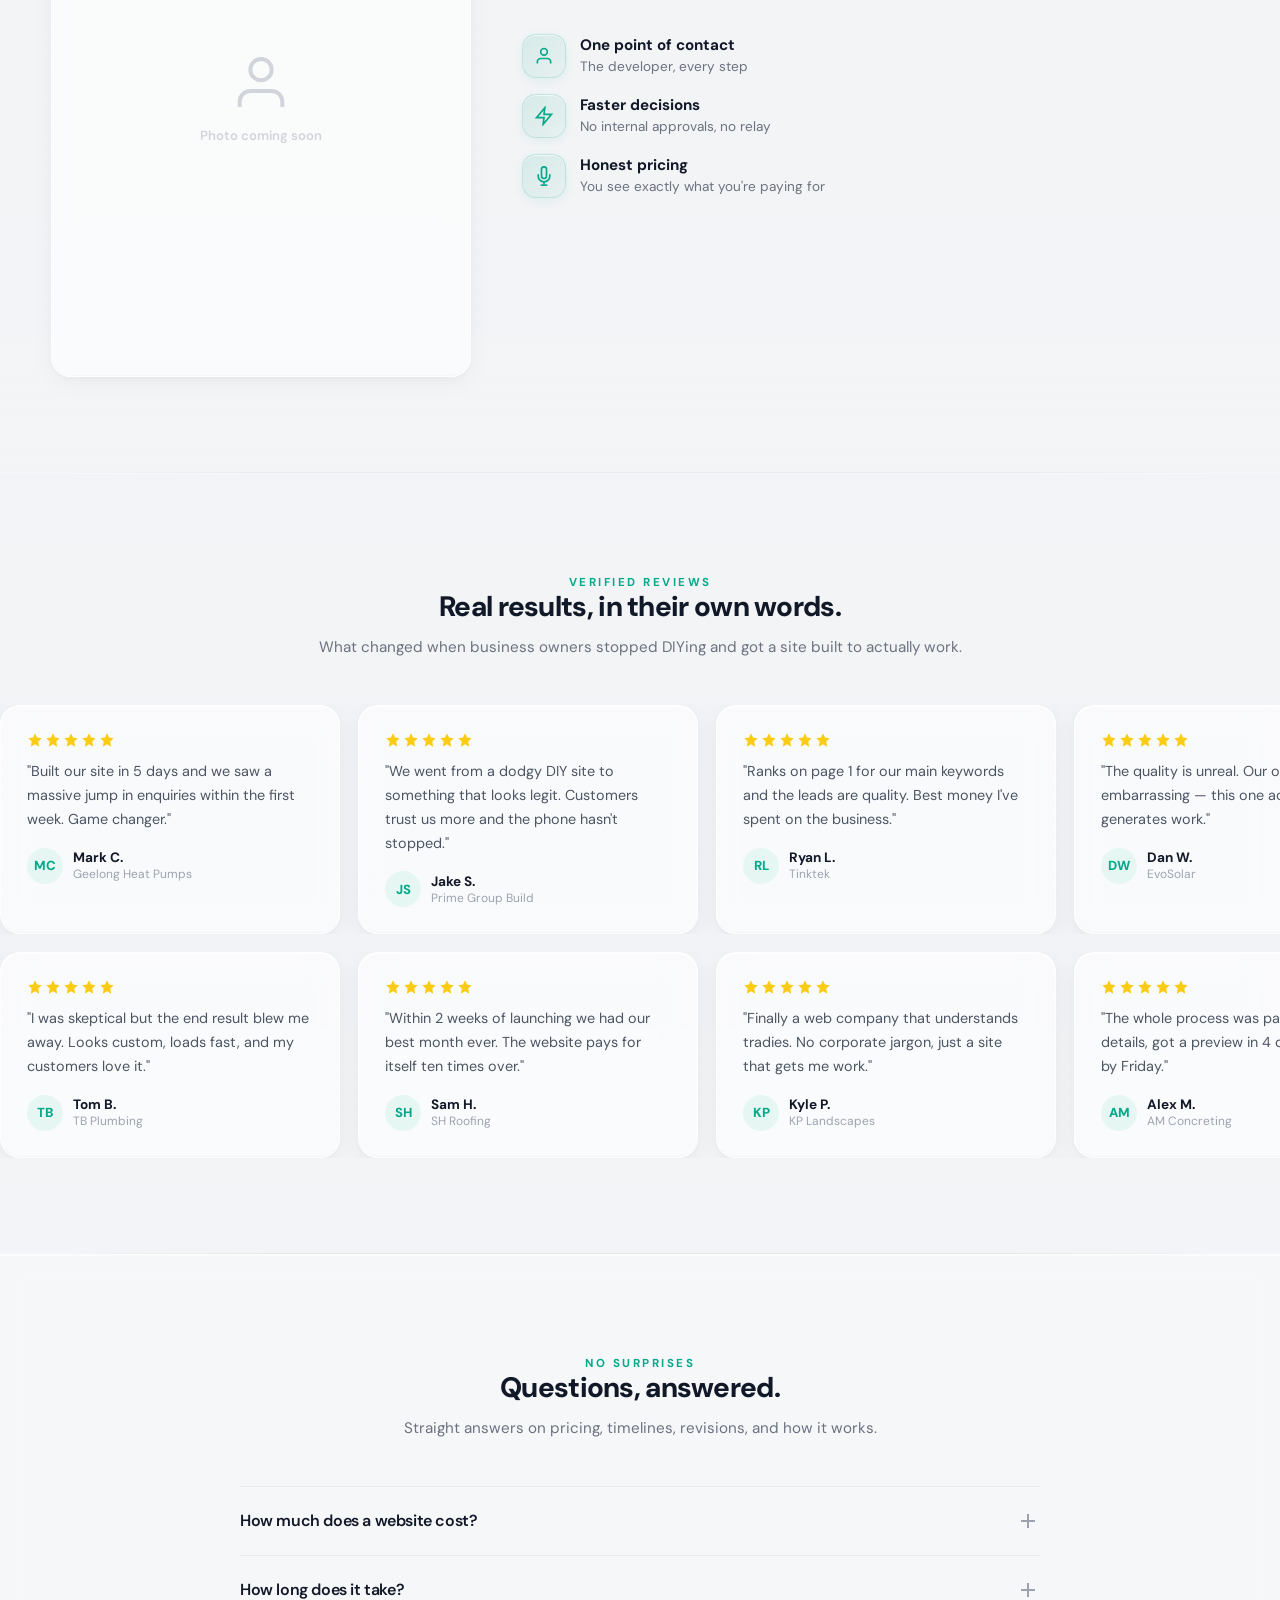
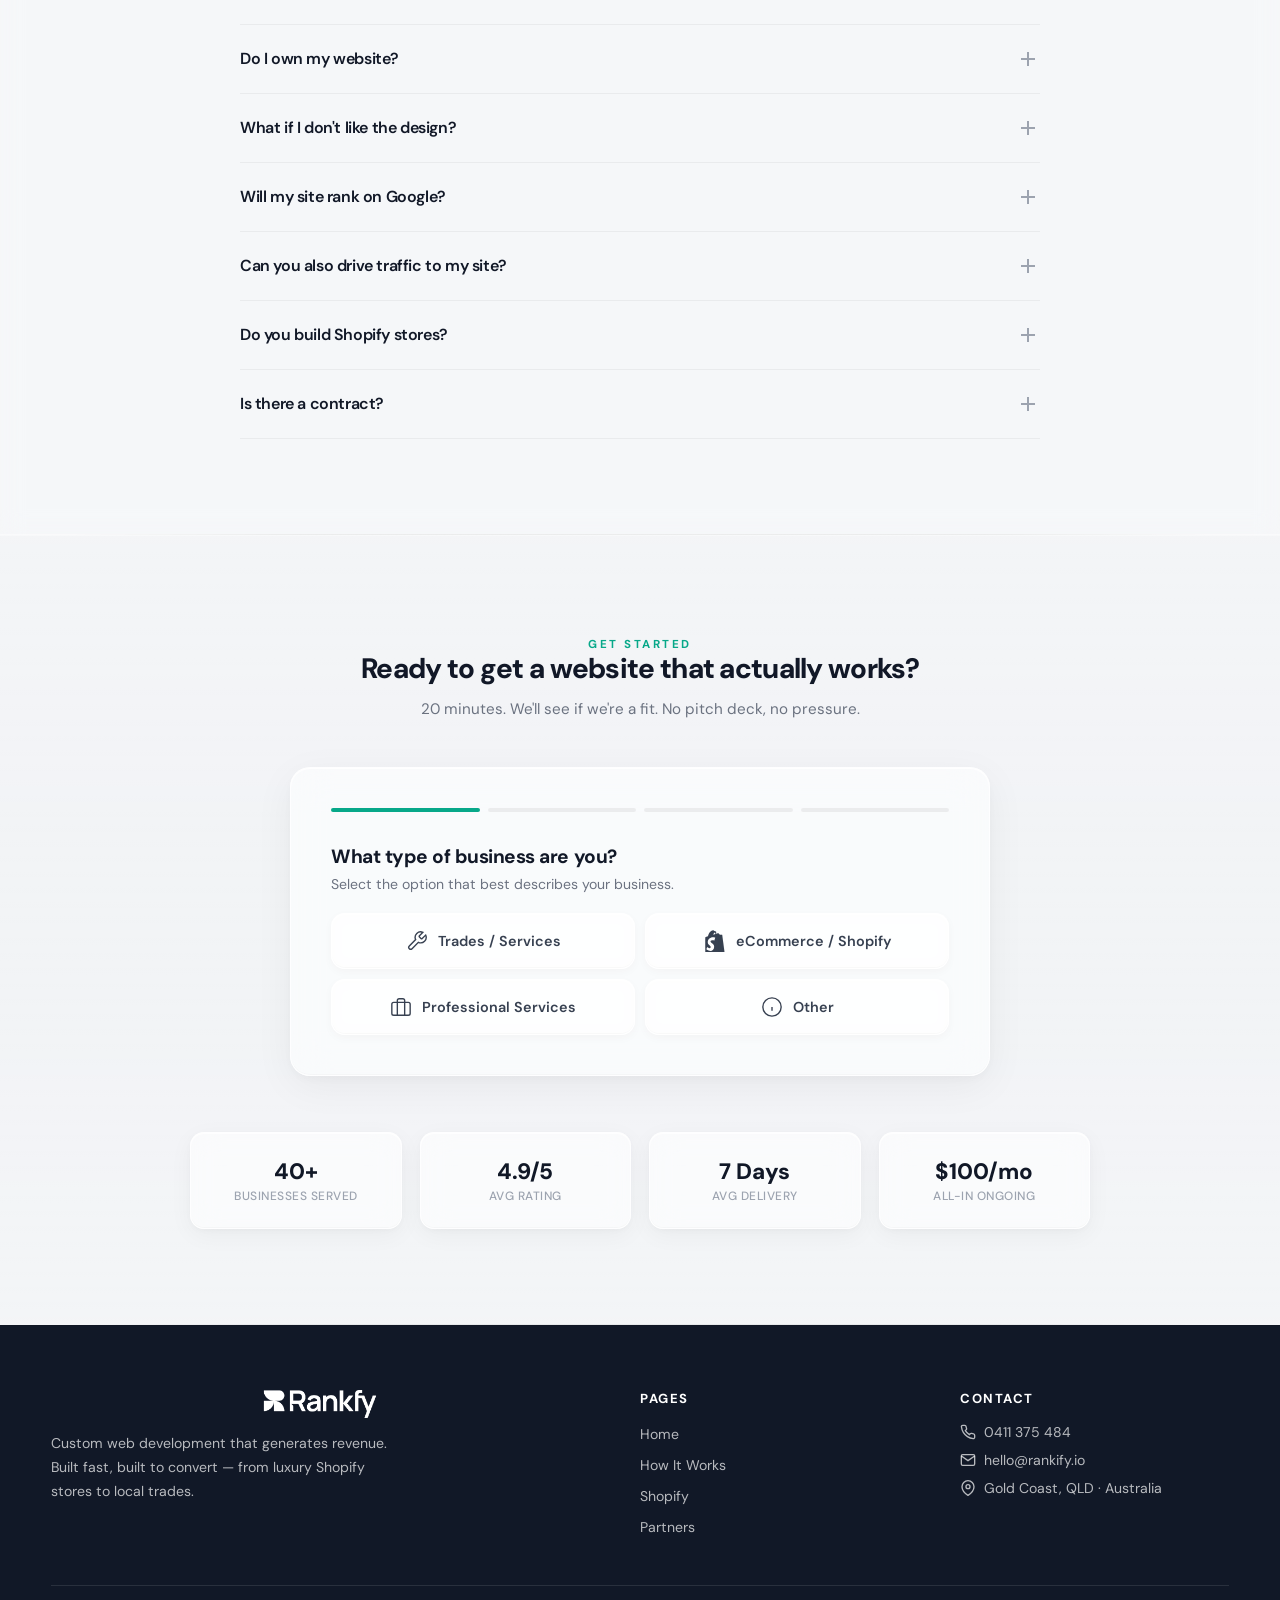
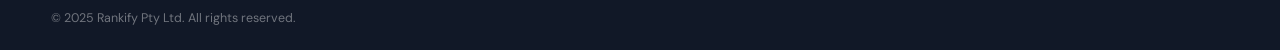
==== commit 031a53fd: "Move trust badges into hero left side under CTA buttons Badges now sit inside hero-copy, left-aligne" ====
--- a/index.html
+++ b/index.html
@@ -72,6 +72,12 @@
           <a href="#pricing" class="btn-p">Start from $1,000 <svg width="18" height="18" viewBox="0 0 24 24" fill="none" stroke="currentColor" stroke-width="2.5" stroke-linecap="round" stroke-linejoin="round"><path d="M7 17L17 7M7 7h10v10"/></svg></a>
         </div>
         <p class="hero-trust-line">From $1,000 + $100/mo · No contracts · Unlimited revisions · 7-day avg delivery</p>
+        <div class="trust-badges hero-trust-badges">
+          <div class="trust-badge"><svg viewBox="0 0 24 24" fill="currentColor" width="18" height="18" style="color:#facc15"><path d="M12 2l3.09 6.26L22 9.27l-5 4.87L18.18 22 12 18.56 5.82 22 7 14.14l-5-4.87 6.91-1.01z"/></svg> 4.9 Google Rating</div>
+          <div class="trust-badge">40+ sites built</div>
+          <div class="trust-badge">You own your site — no lock-in</div>
+          <div class="trust-badge">Direct access to the developer</div>
+        </div>
       </div>
       <!-- RIGHT — 3 vertical scrolling columns -->
       <div class="hero-cols">
@@ -115,18 +121,6 @@
     </div>
   </div>
 </section>
-
-<!-- TRUST BADGES (like Feedbird's review badges row) -->
-<div class="hero-trust-row fade">
-  <div class="ctr">
-    <div class="trust-badges">
-      <div class="trust-badge"><svg viewBox="0 0 24 24" fill="currentColor" width="18" height="18" style="color:#facc15"><path d="M12 2l3.09 6.26L22 9.27l-5 4.87L18.18 22 12 18.56 5.82 22 7 14.14l-5-4.87 6.91-1.01z"/></svg> 4.9 Google Rating</div>
-      <div class="trust-badge">40+ sites built</div>
-      <div class="trust-badge">You own your site — no lock-in</div>
-      <div class="trust-badge">Direct access to the developer</div>
-    </div>
-  </div>
-</div>
 
 <!-- ===== SECTION 2 — ONE DEVELOPER + COST COMPARISON (side by side) ===== -->
 <section class="sec sec-grey fade" id="reframe">
--- a/assets/site.css
+++ b/assets/site.css
@@ -97,7 +97,7 @@
   radial-gradient(ellipse 60% 50% at 20% 80%,rgba(124,58,237,.05),transparent 60%),
   radial-gradient(ellipse 40% 40% at 90% 70%,rgba(7,168,137,.04),transparent 50%);pointer-events:none}
 .hero::after{content:'';position:absolute;bottom:0;left:0;right:0;height:120px;background:linear-gradient(to bottom,transparent,#f0f2f5);pointer-events:none}
-.hero .ctr{max-width:1400px}
+.hero .ctr{max-width:var(--ctr-max)}
 .hero-split{display:grid;grid-template-columns:1fr 1fr;gap:clamp(40px,4vw,80px);align-items:center}
 .hero-copy{position:relative;z-index:1}
 .hero-proof-pill{display:inline-flex;align-items:center;gap:8px;padding:8px 20px;background:rgba(255,255,255,.55);border:1px solid rgba(255,255,255,.7);border-radius:50px;font-size:.82rem;font-weight:600;color:var(--g600);backdrop-filter:blur(10px);-webkit-backdrop-filter:blur(10px);box-shadow:0 2px 8px rgba(0,0,0,.03),inset 0 1px 0 rgba(255,255,255,.7);margin-bottom:24px}
@@ -115,7 +115,7 @@
 .hero-trust-line{font-size:.82rem;color:var(--g400);font-weight:500}
 
 /* Hero vertical scrolling phone columns */
-.hero-cols{display:grid;grid-template-columns:1fr 1fr 1fr;gap:14px;position:relative;z-index:1;height:560px;overflow:hidden;mask-image:linear-gradient(to bottom,transparent 0%,#000 10%,#000 90%,transparent 100%);-webkit-mask-image:linear-gradient(to bottom,transparent 0%,#000 10%,#000 90%,transparent 100%)}
+.hero-cols{display:grid;grid-template-columns:1fr 1fr 1fr;gap:14px;position:relative;z-index:1;height:750px;max-width:620px;overflow:hidden;mask-image:linear-gradient(to bottom,transparent 0%,#000 10%,#000 90%,transparent 100%);-webkit-mask-image:linear-gradient(to bottom,transparent 0%,#000 10%,#000 90%,transparent 100%)}
 .hero-col{overflow:hidden;position:relative}
 .hero-col-track{display:flex;flex-direction:column;gap:14px}
 .hero-col-up .hero-col-track{animation:heroColUp 20s linear infinite}
@@ -123,8 +123,8 @@
 @keyframes heroColUp{0%{transform:translateY(0)}100%{transform:translateY(-50%)}}
 @keyframes heroColDown{0%{transform:translateY(-50%)}100%{transform:translateY(0)}}
 .hero-col-phone{flex-shrink:0}
-.hero-col-phone .gt-frame.gt-mobile{}
 .hero-trust-row{padding:24px 0;position:relative;z-index:1}
+.hero-trust-badges{justify-content:flex-start;margin-top:24px;margin-bottom:0}
 .hero-link{color:var(--brand);text-decoration:underline;font-weight:600;transition:color .2s}
 .hero-link:hover{color:var(--brand-dark)}
 .hero-stats{display:grid;grid-template-columns:repeat(4,1fr);gap:12px;margin-top:8px}
@@ -175,7 +175,7 @@
 .gallery-tile.hidden{display:none}
 
 /* Phone frame — real iPhone overlay */
-.gt-frame.gt-mobile{position:relative;aspect-ratio:390/844}
+.gt-frame.gt-mobile{position:relative;aspect-ratio:390/844;border-radius:14.4% / 6.6%;overflow:hidden}
 .gt-frame.gt-mobile .gt-frame-img{position:absolute;inset:0;width:100%;height:100%;z-index:3;pointer-events:none}
 .gt-notch{display:none}
 .gt-viewport{position:absolute;top:1.3%;left:3.1%;right:3.1%;bottom:1.4%;overflow:hidden;border-radius:12.6% / 5.6%}
@@ -700,7 +700,10 @@
   .hero-sub-main{margin-left:auto;margin-right:auto}
   .hero-checks{justify-content:center}
   .hero-btns{justify-content:center}
-  .hero-cols{height:420px;max-width:500px;margin:32px auto 0}
+  .hero-trust-badges{justify-content:center}
+  .hero .hero-cols{display:none}
+  #reframe .hero-cols{display:grid;height:360px;max-width:100%;margin:32px 0 0;gap:10px}
+  #reframe .hero-col-phone{max-width:120px}
   .hiw-grid{grid-template-columns:1fr 1fr}
   .partner-card{grid-template-columns:1fr;padding:36px}
   .price-grid{grid-template-columns:1fr}
@@ -741,8 +744,9 @@
   .hero-stat{padding:14px 16px}
   .hero-stat .hs-val{font-size:1.1rem}
   .hero-split{gap:20px}
-  .hero-cols{height:360px;gap:10px}
-  .hero-col-phone .gt-frame.gt-mobile{}
+  .hero .hero-cols{display:none}
+  #reframe .hero-cols{height:300px;gap:8px}
+  #reframe .hero-col-phone{max-width:100px}
   .hiw-grid{grid-template-columns:1fr}
   .rev-card{min-width:280px;max-width:280px}
   .qform{padding:28px 20px}
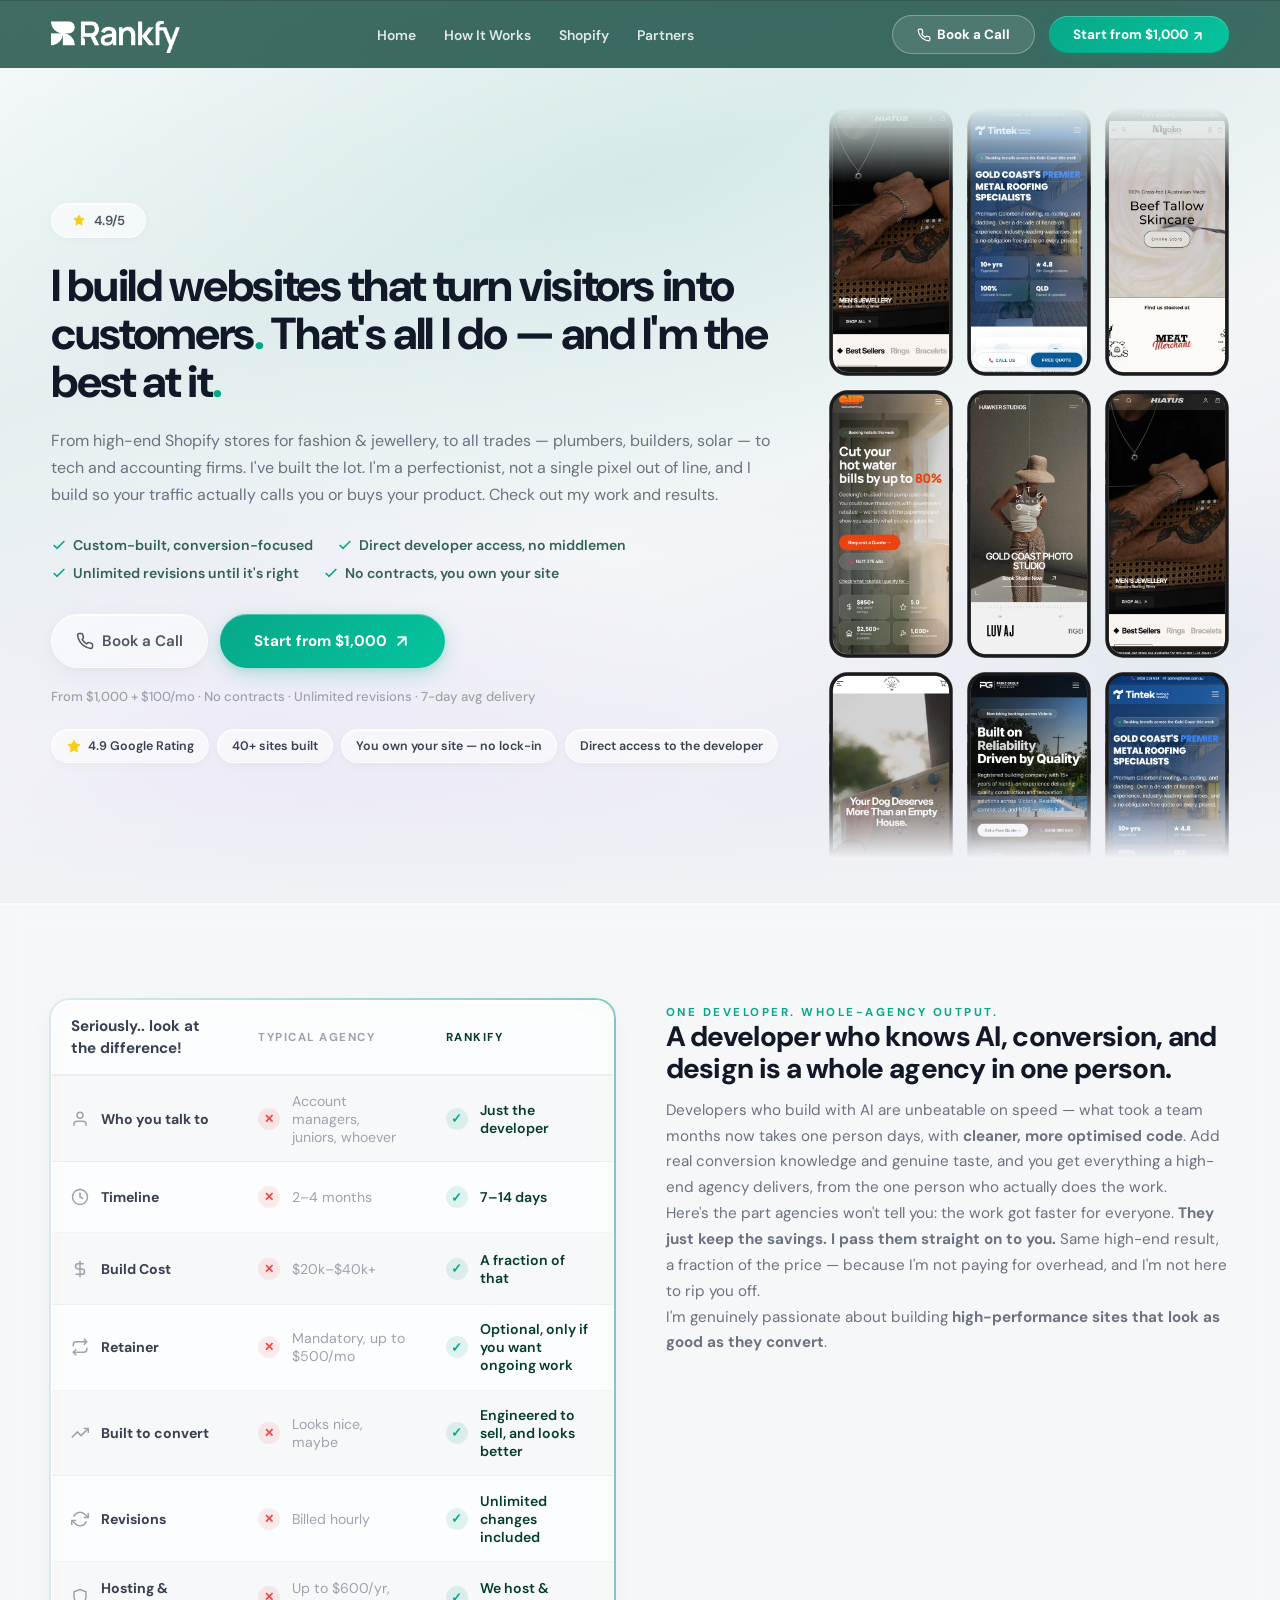
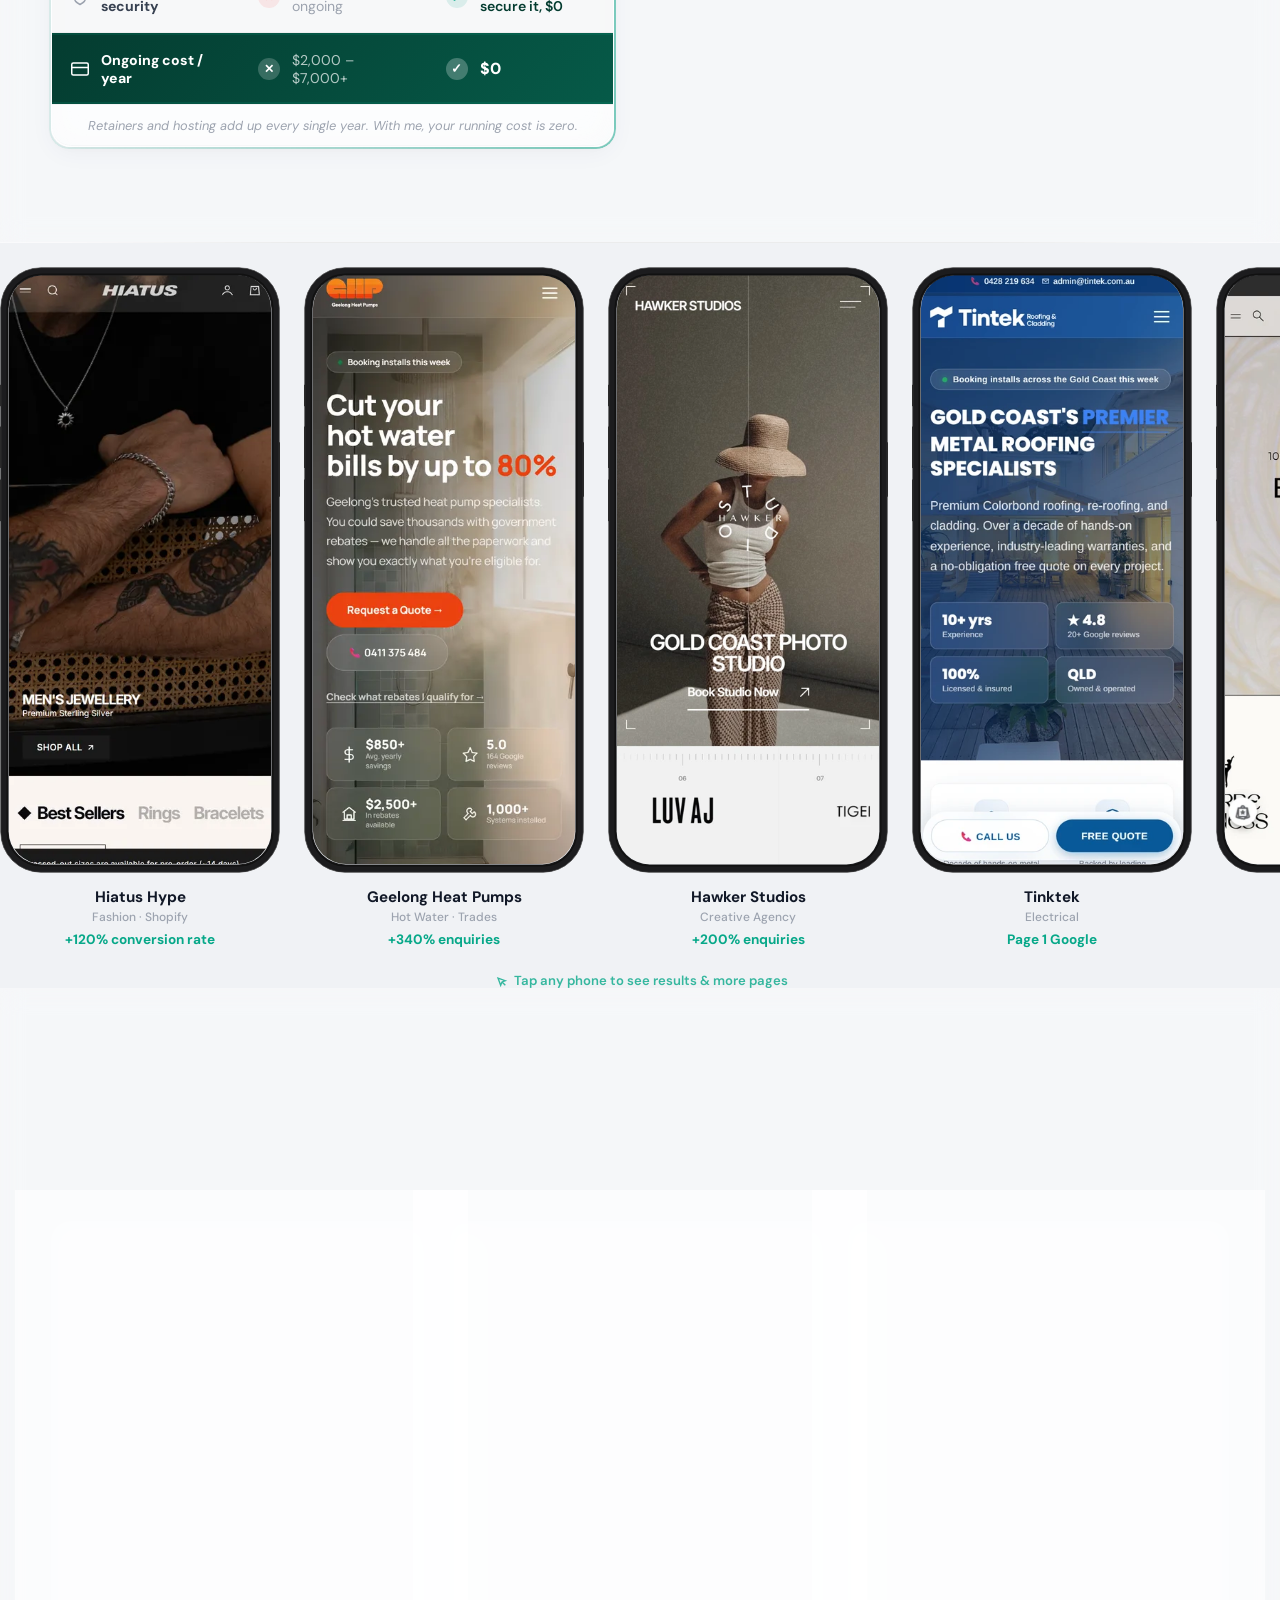
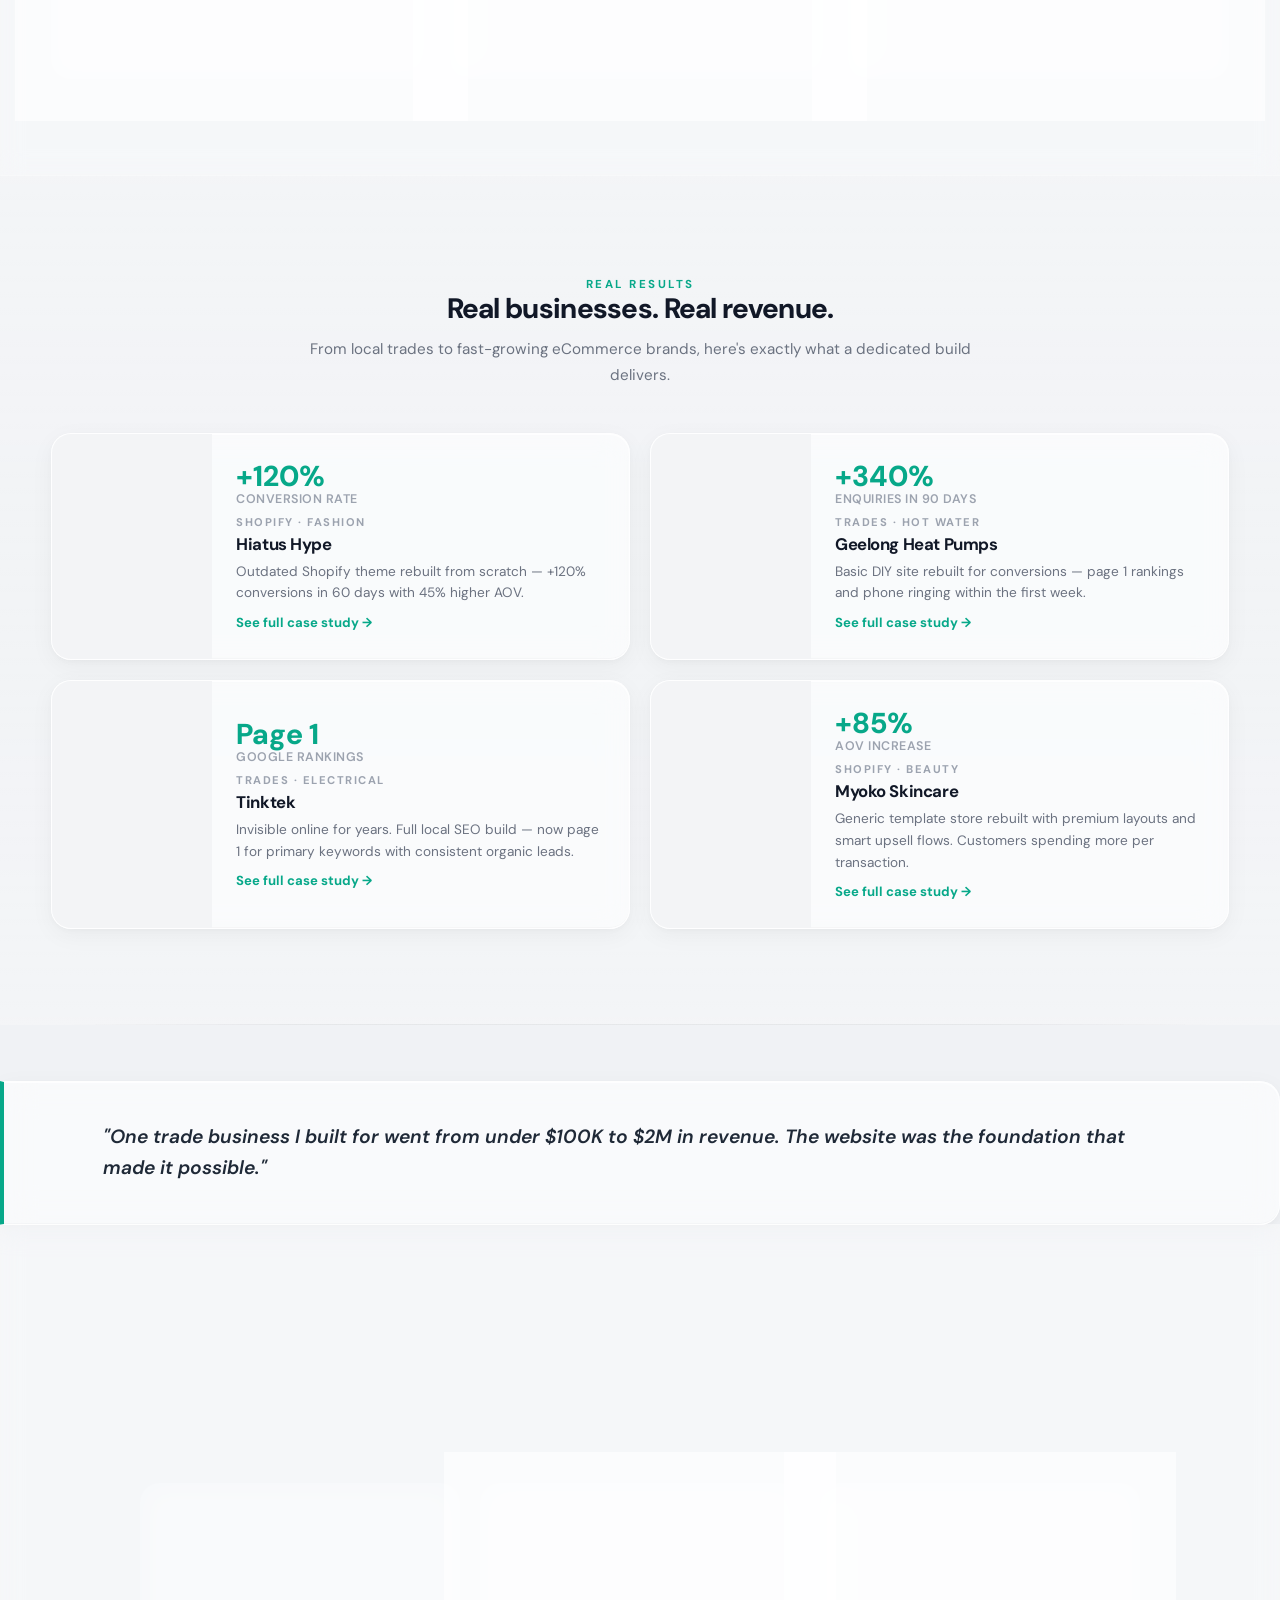
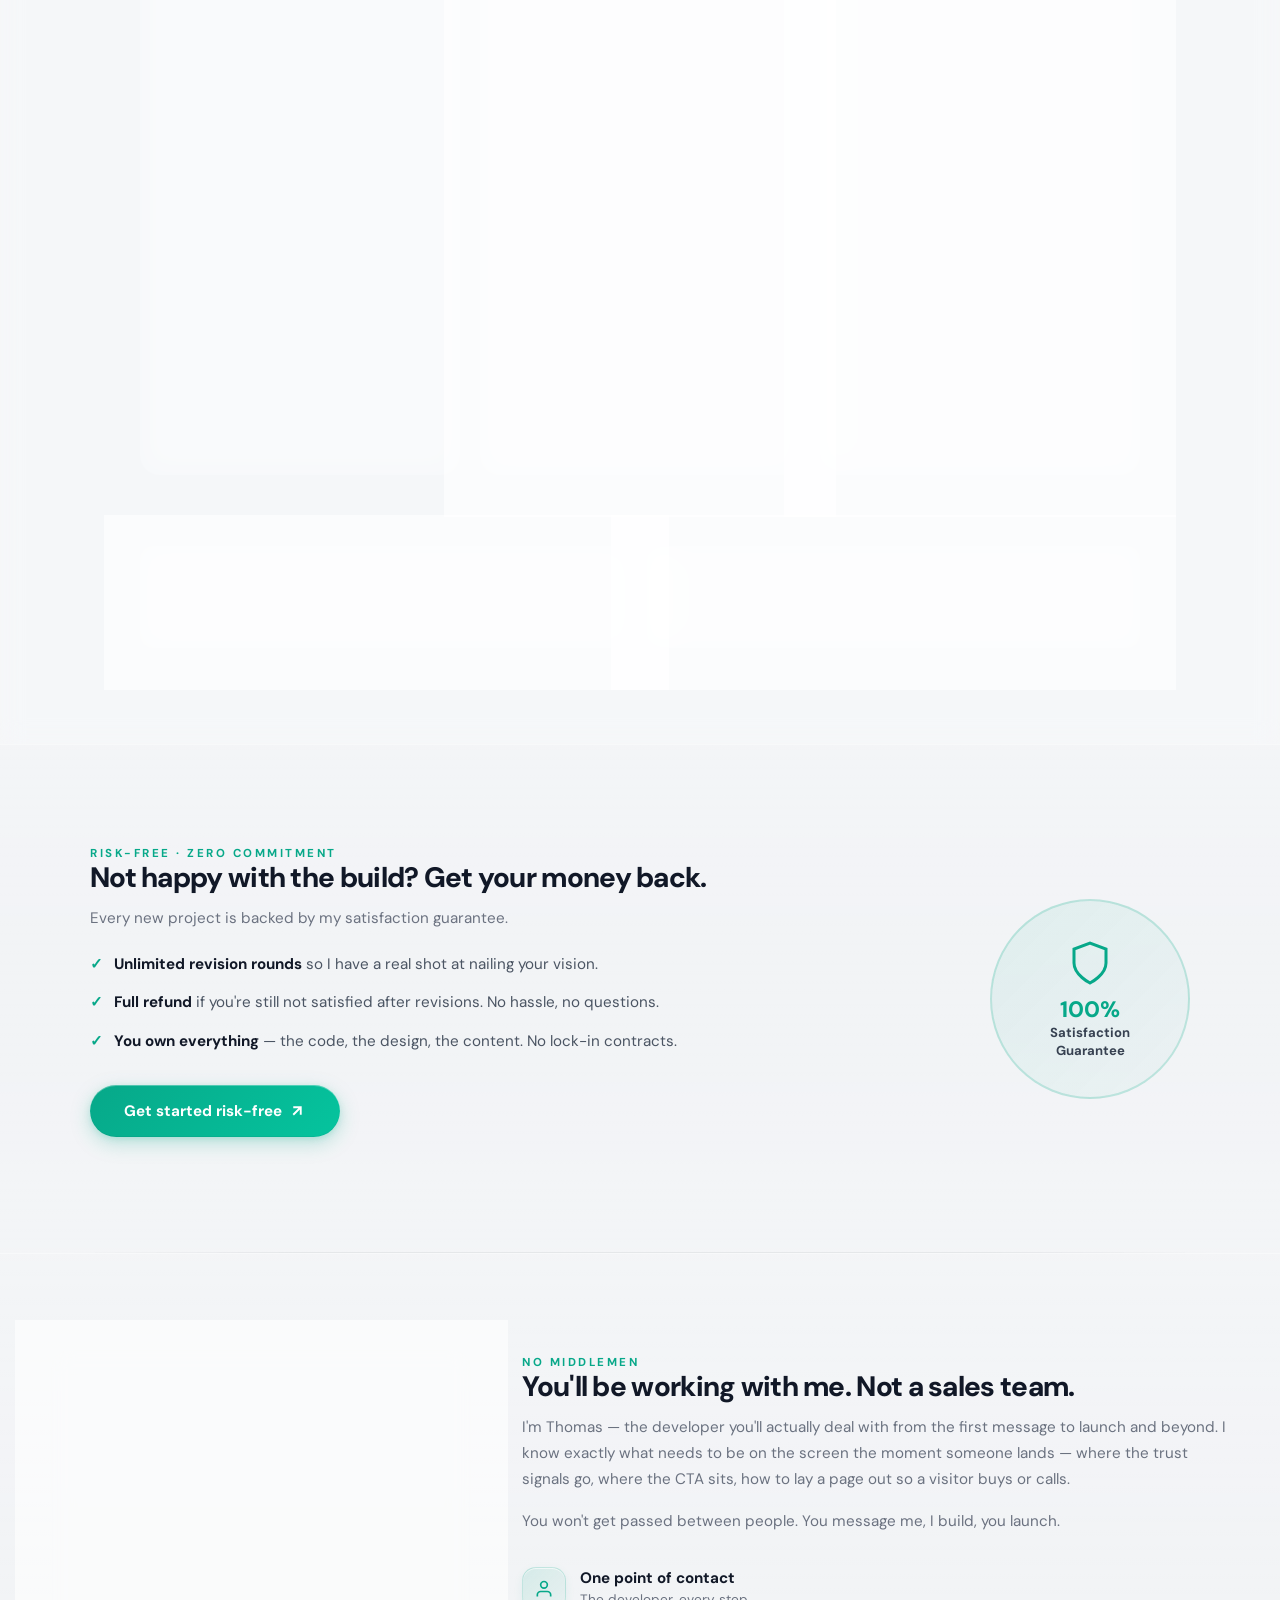
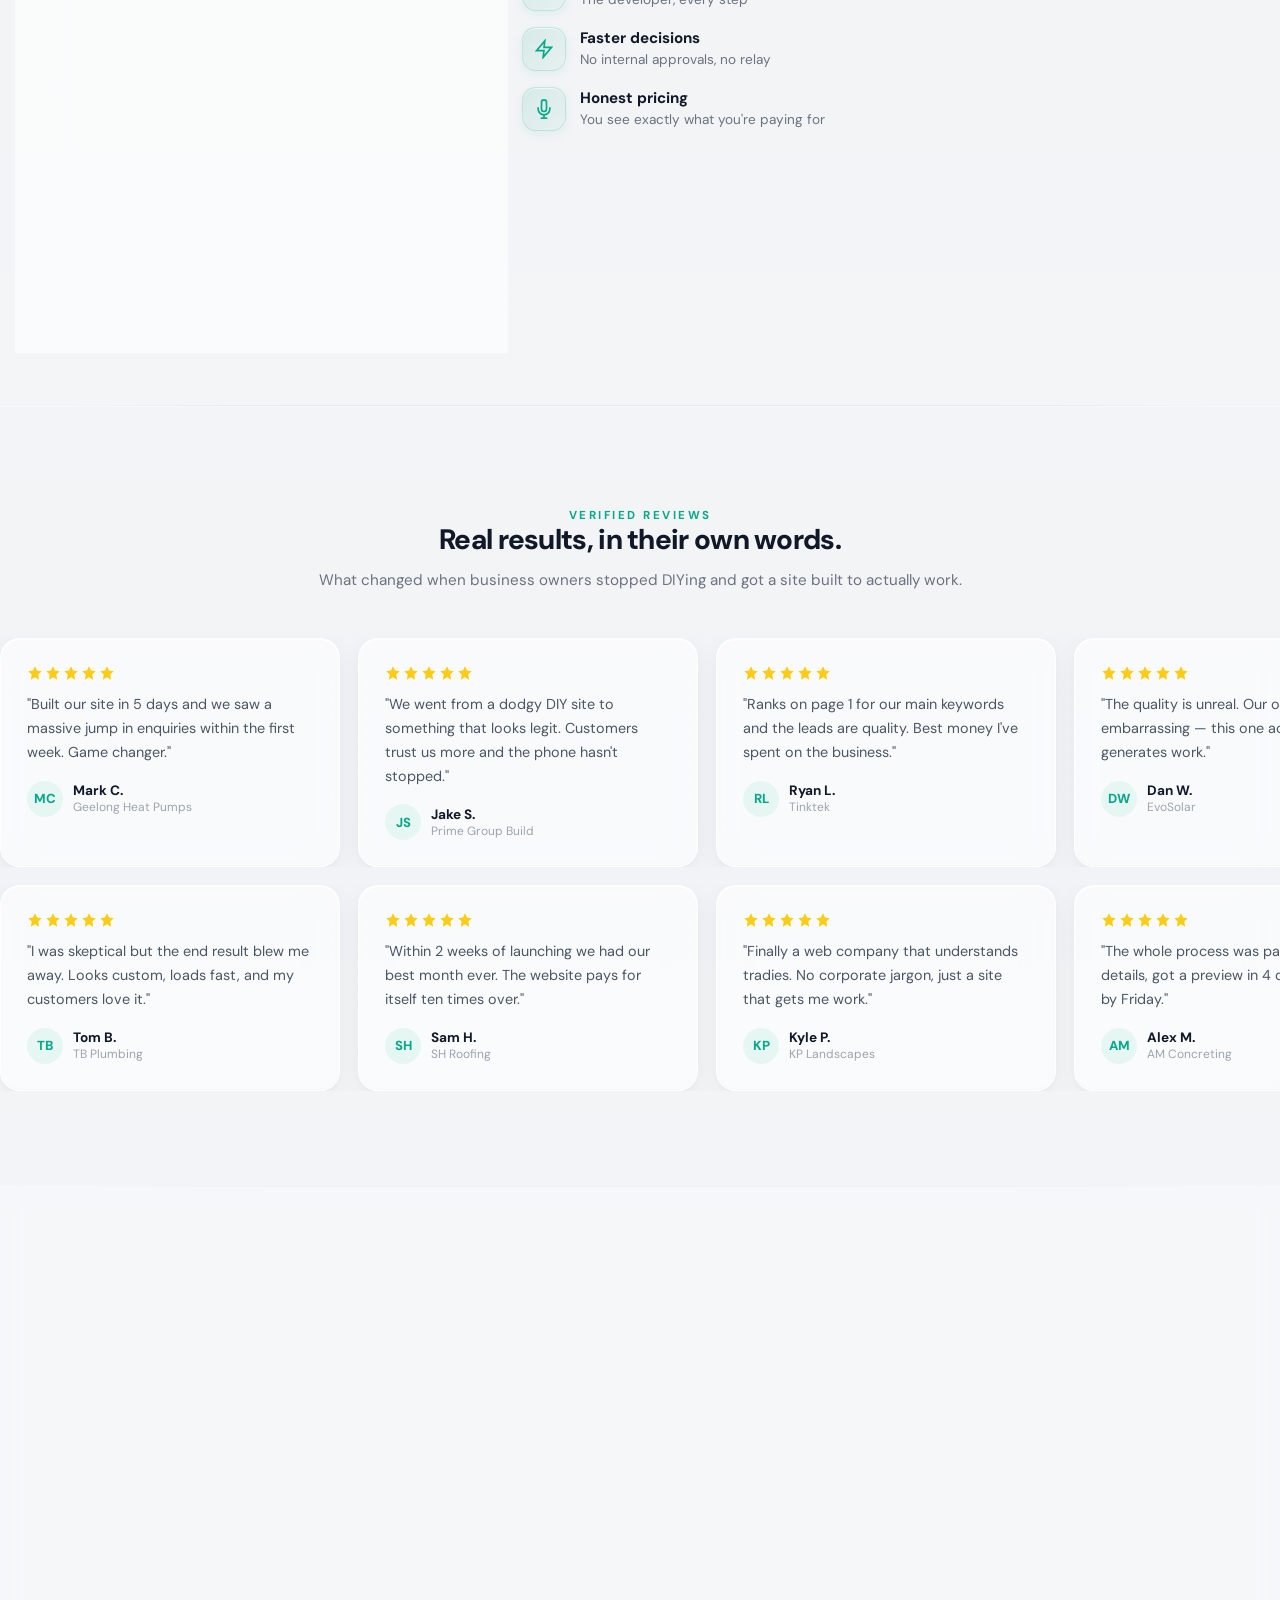
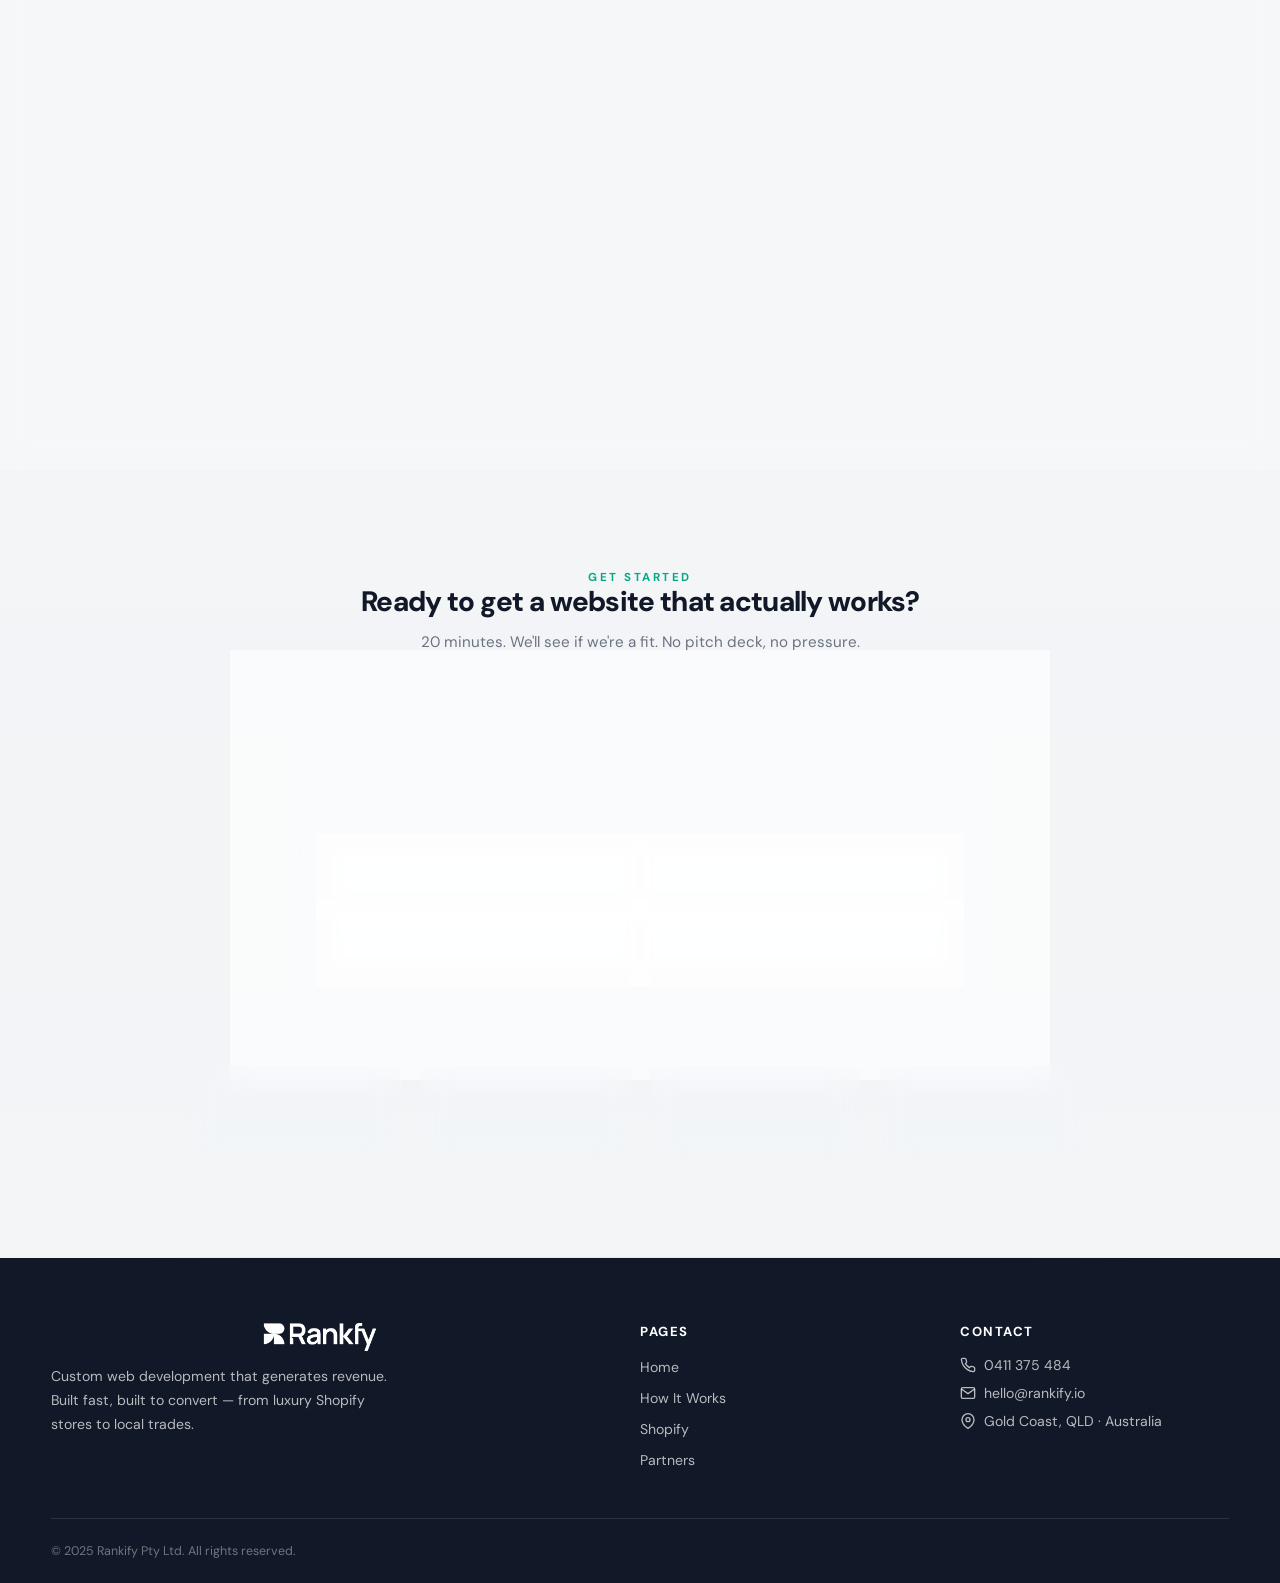
==== commit 55ae1f82: "Remove 40+ businesses served from hero pill" ====
--- a/index.html
+++ b/index.html
@@ -56,8 +56,6 @@
         <div class="hero-proof-pill fade">
           <svg viewBox="0 0 24 24" fill="currentColor" width="14" height="14" style="color:#facc15"><path d="M12 2l3.09 6.26L22 9.27l-5 4.87L18.18 22 12 18.56 5.82 22 7 14.14l-5-4.87 6.91-1.01z"/></svg>
           <span>4.9/5</span>
-          <span class="pill-sep"></span>
-          <strong>40+</strong> businesses served
         </div>
         <h1 class="hero-title">I build websites that turn visitors into customers<span class="dot">.</span> That's all I do — and I'm the best at it<span class="dot">.</span></h1>
         <p class="hero-sub-main">From high-end Shopify stores for fashion & jewellery, to all trades — plumbers, builders, solar — to tech and accounting firms. I've built the lot. I'm a perfectionist, not a single pixel out of line, and I build so your traffic actually calls you or buys your product. <a href="#gallery">Check out my work and results.</a></p>
--- a/assets/site.css
+++ b/assets/site.css
@@ -91,7 +91,7 @@
 .btn-s svg{width:18px;height:18px}
 
 /* ================ HERO (split layout) ================ */
-.hero{padding:160px 0 60px;position:relative;background:linear-gradient(160deg,#f8fafb 0%,rgba(7,168,137,.05) 30%,#f4f6f8 55%,rgba(124,58,237,.03) 80%,#f0f2f5 100%);overflow:hidden}
+.hero{padding:clamp(100px,12vh,160px) 0 clamp(40px,5vh,60px);position:relative;background:linear-gradient(160deg,#f8fafb 0%,rgba(7,168,137,.05) 30%,#f4f6f8 55%,rgba(124,58,237,.03) 80%,#f0f2f5 100%);overflow:hidden}
 .hero::before{content:'';position:absolute;inset:0;background:
   radial-gradient(ellipse 80% 60% at 50% 20%,rgba(7,168,137,.07),transparent 70%),
   radial-gradient(ellipse 60% 50% at 20% 80%,rgba(124,58,237,.05),transparent 60%),
@@ -105,7 +105,7 @@
 .pill-sep{width:1px;height:14px;background:var(--g300)}
 .hero-title{font-size:clamp(2.2rem,3.5vw,3.6rem);line-height:1.08;margin-bottom:20px;font-weight:800;letter-spacing:-.03em}
 .hero-title .dot{color:var(--brand)}
-.hero-sub-main{font-size:clamp(1rem,1.15vw,1.15rem);color:var(--g500);line-height:1.7;margin-bottom:28px;max-width:540px}
+.hero-sub-main{font-size:clamp(1rem,1.15vw,1.15rem);color:var(--g500);line-height:1.7;margin-bottom:28px;max-width:100%}
 .hero-sub-main strong{color:var(--g800)}
 .hero-checks{display:flex;flex-wrap:wrap;gap:10px 24px;margin-bottom:32px}
 .hero-check{display:inline-flex;align-items:center;gap:6px;font-size:.88rem;font-weight:600;color:rgba(4,60,48,.8)}
@@ -115,7 +115,7 @@
 .hero-trust-line{font-size:.82rem;color:var(--g400);font-weight:500}
 
 /* Hero vertical scrolling phone columns */
-.hero-cols{display:grid;grid-template-columns:1fr 1fr 1fr;gap:14px;position:relative;z-index:1;height:750px;max-width:620px;overflow:hidden;mask-image:linear-gradient(to bottom,transparent 0%,#000 10%,#000 90%,transparent 100%);-webkit-mask-image:linear-gradient(to bottom,transparent 0%,#000 10%,#000 90%,transparent 100%)}
+.hero-cols{display:grid;grid-template-columns:1fr 1fr 1fr;gap:14px;position:relative;z-index:1;height:750px;width:100%;max-width:620px;margin:0 auto;justify-self:center;align-self:center;overflow:hidden;mask-image:linear-gradient(to bottom,transparent 0%,#000 10%,#000 90%,transparent 100%);-webkit-mask-image:linear-gradient(to bottom,transparent 0%,#000 10%,#000 90%,transparent 100%)}
 .hero-col{overflow:hidden;position:relative}
 .hero-col-track{display:flex;flex-direction:column;gap:14px}
 .hero-col-up .hero-col-track{animation:heroColUp 20s linear infinite}
@@ -124,7 +124,8 @@
 @keyframes heroColDown{0%{transform:translateY(-50%)}100%{transform:translateY(0)}}
 .hero-col-phone{flex-shrink:0}
 .hero-trust-row{padding:24px 0;position:relative;z-index:1}
-.hero-trust-badges{justify-content:flex-start;margin-top:24px;margin-bottom:0}
+.hero .hero-trust-badges{justify-content:flex-start;flex-wrap:nowrap;margin-top:24px;margin-bottom:0;gap:8px;padding-left:0;margin-left:0}
+.hero-trust-badges .trust-badge{padding:8px 14px;font-size:.78rem;white-space:nowrap}
 .hero-link{color:var(--brand);text-decoration:underline;font-weight:600;transition:color .2s}
 .hero-link:hover{color:var(--brand-dark)}
 .hero-stats{display:grid;grid-template-columns:repeat(4,1fr);gap:12px;margin-top:8px}
@@ -700,7 +701,7 @@
   .hero-sub-main{margin-left:auto;margin-right:auto}
   .hero-checks{justify-content:center}
   .hero-btns{justify-content:center}
-  .hero-trust-badges{justify-content:center}
+  .hero-trust-badges{justify-content:flex-start;flex-wrap:wrap}
   .hero .hero-cols{display:none}
   #reframe .hero-cols{display:grid;height:360px;max-width:100%;margin:32px 0 0;gap:10px}
   #reframe .hero-col-phone{max-width:120px}
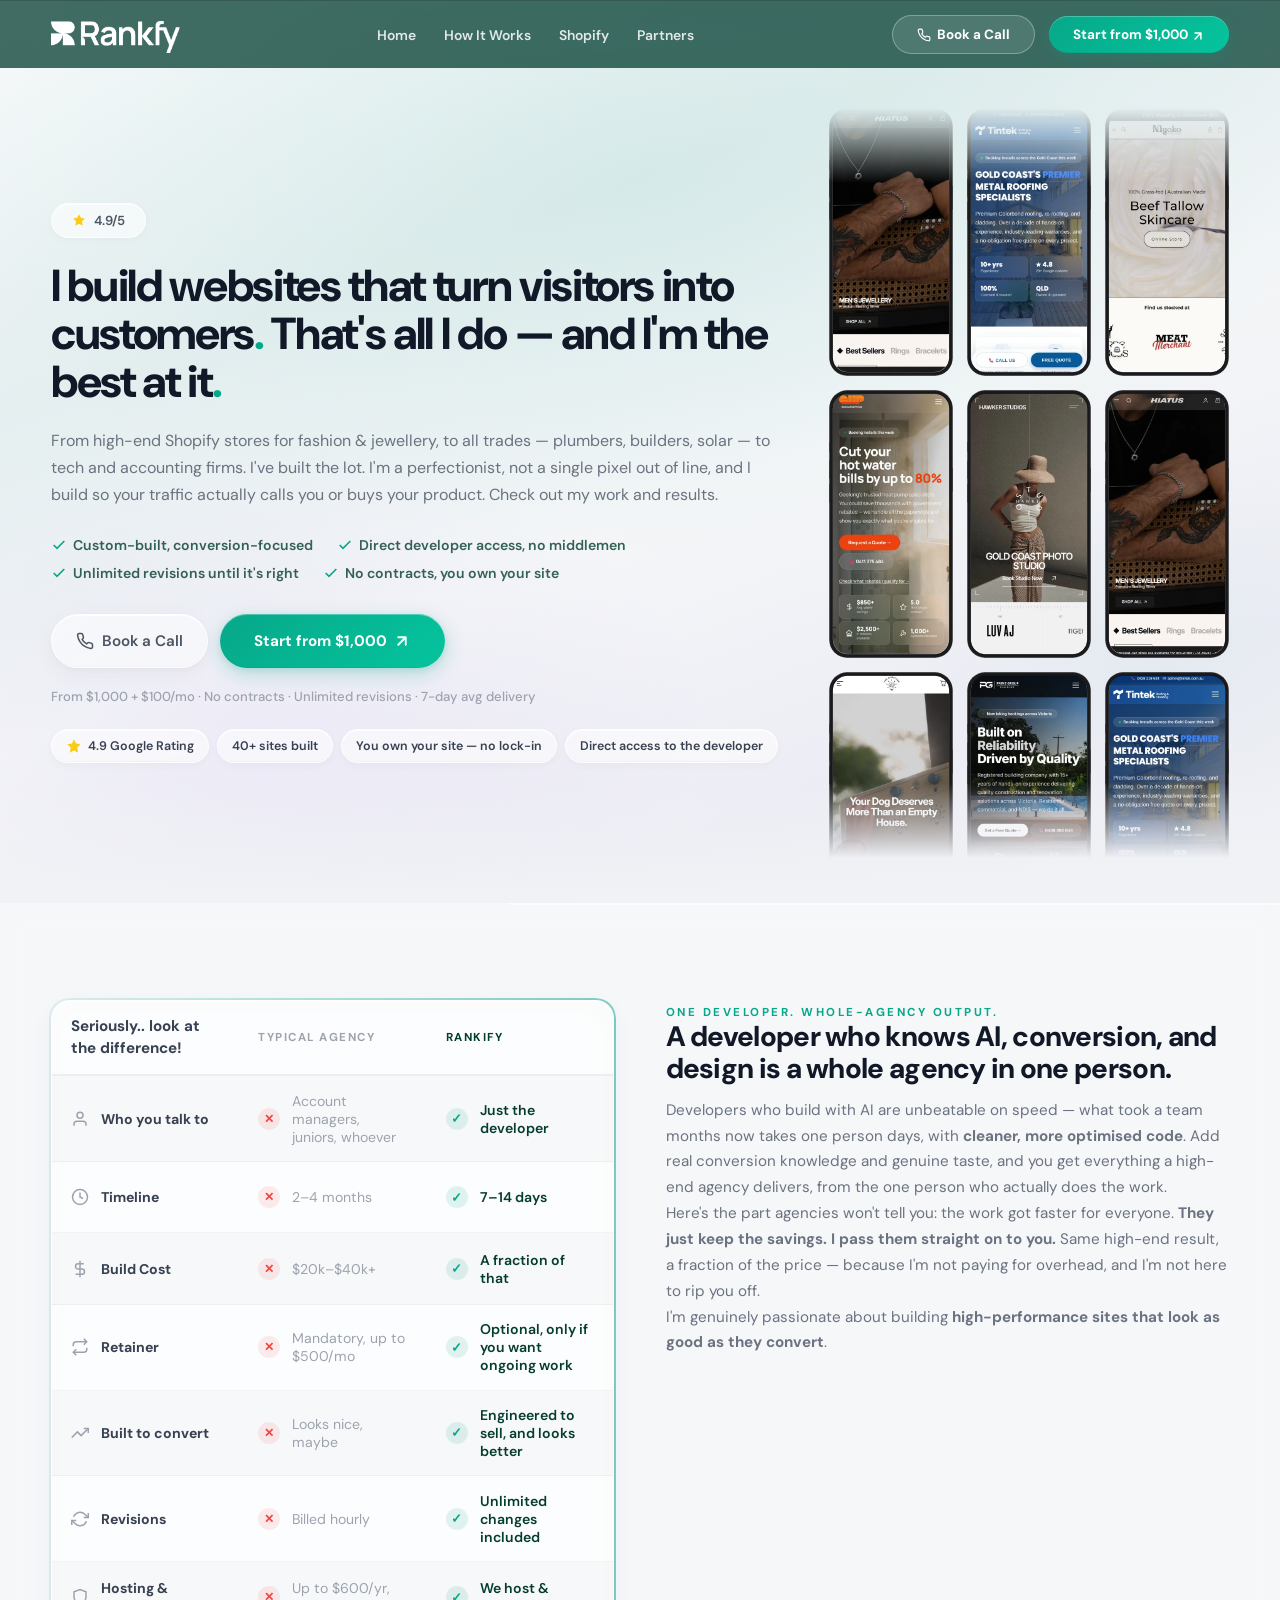
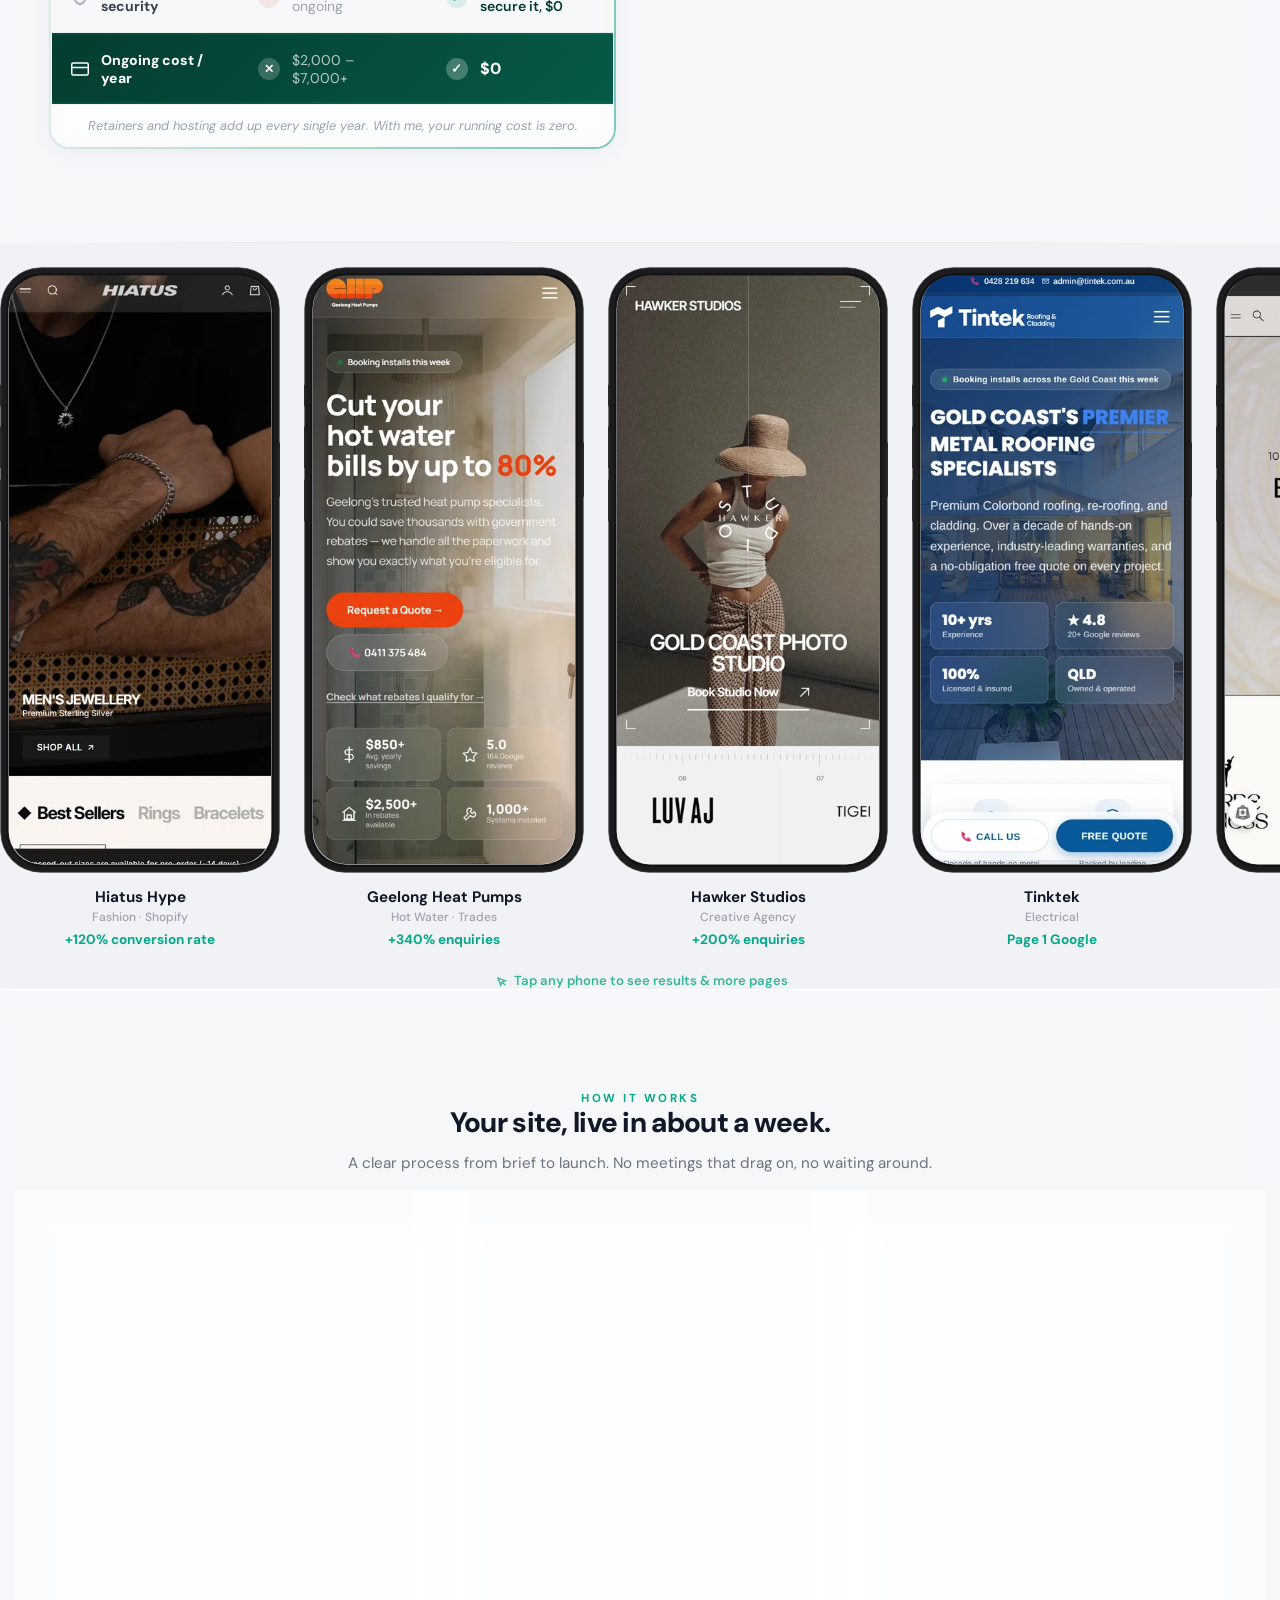
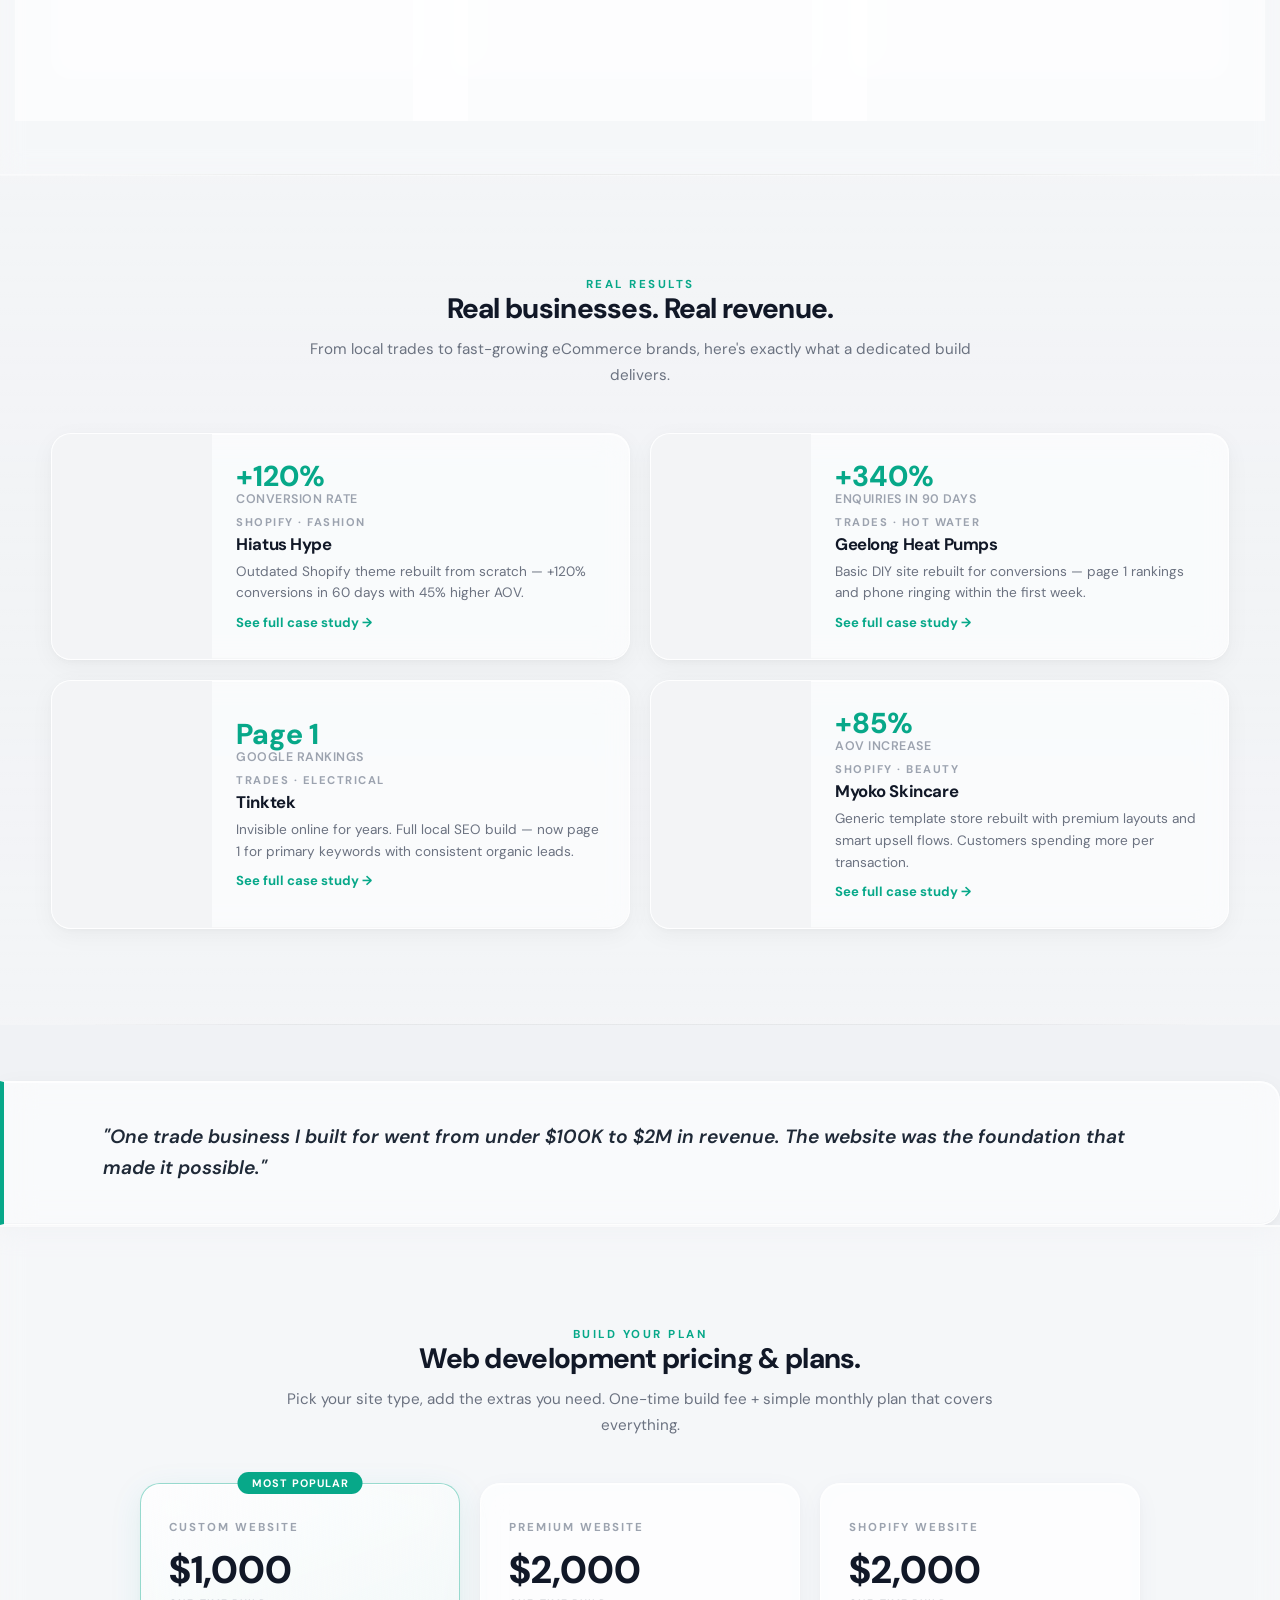
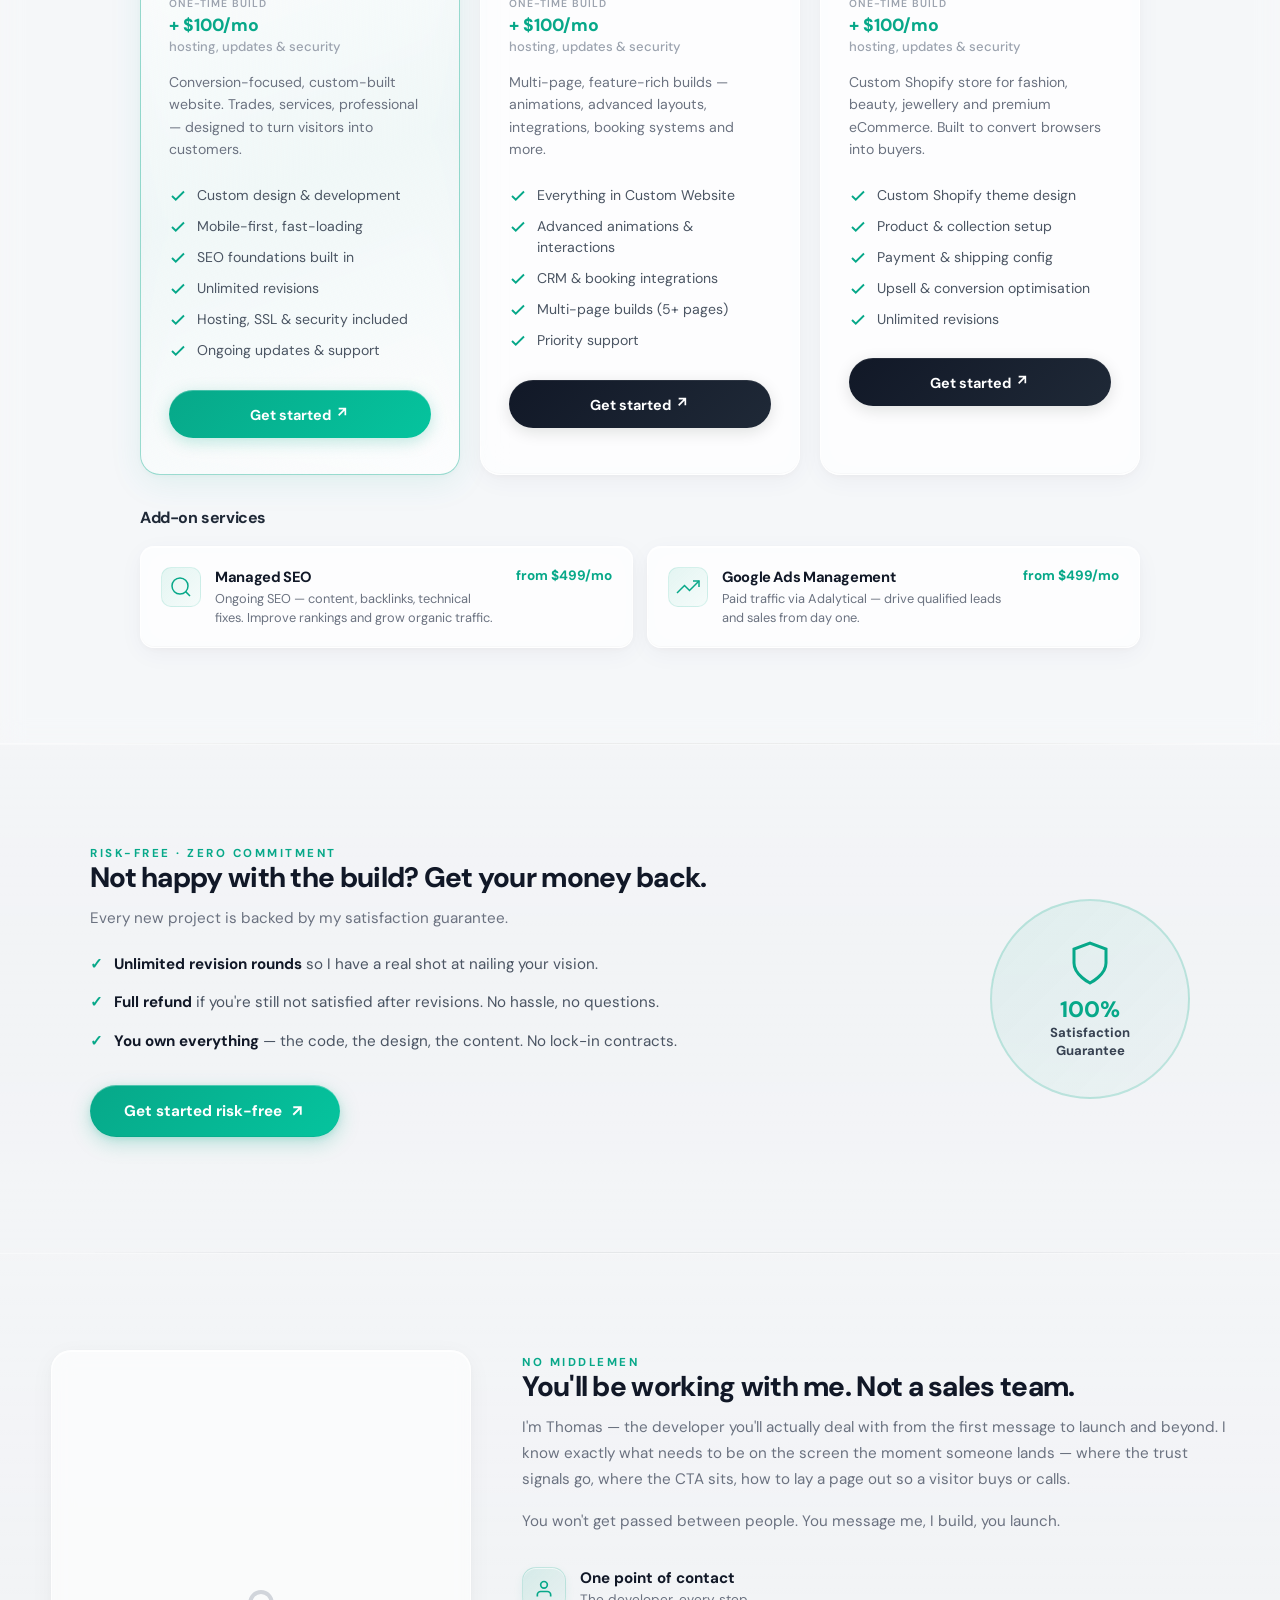
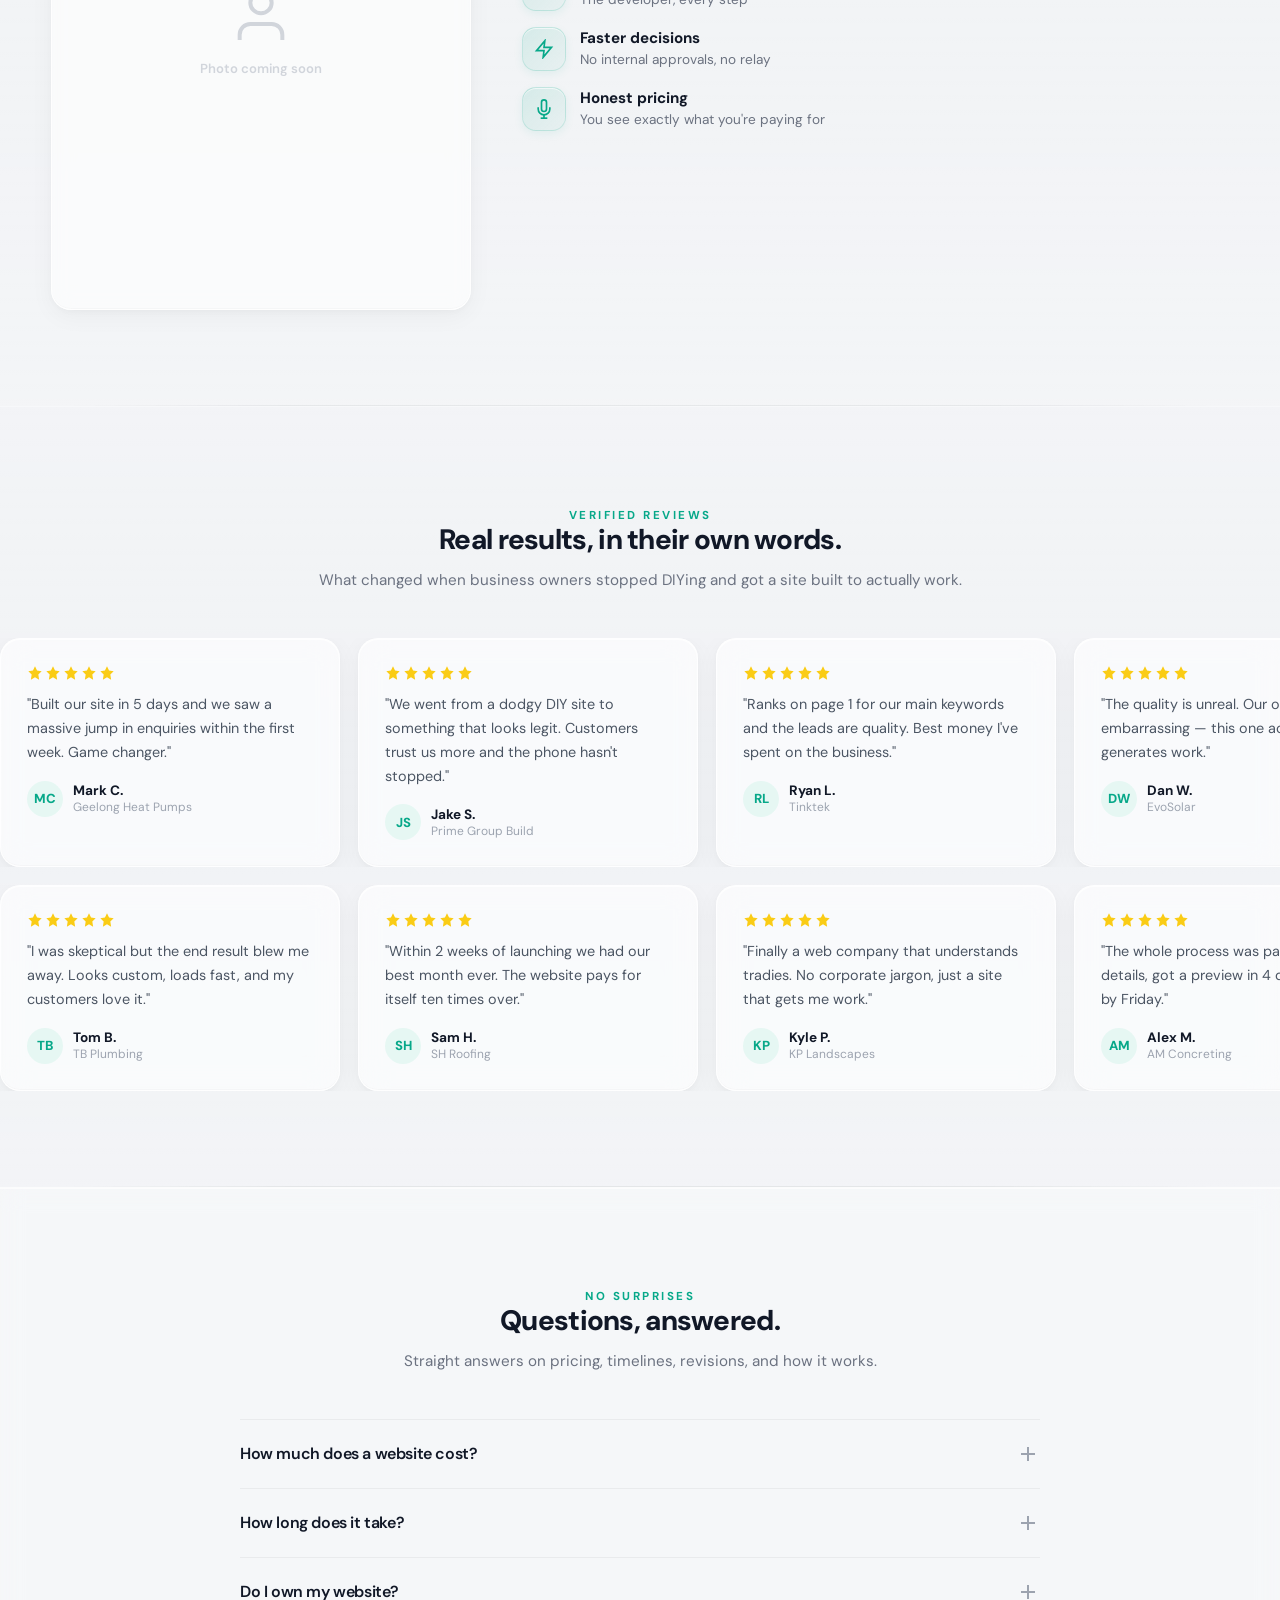
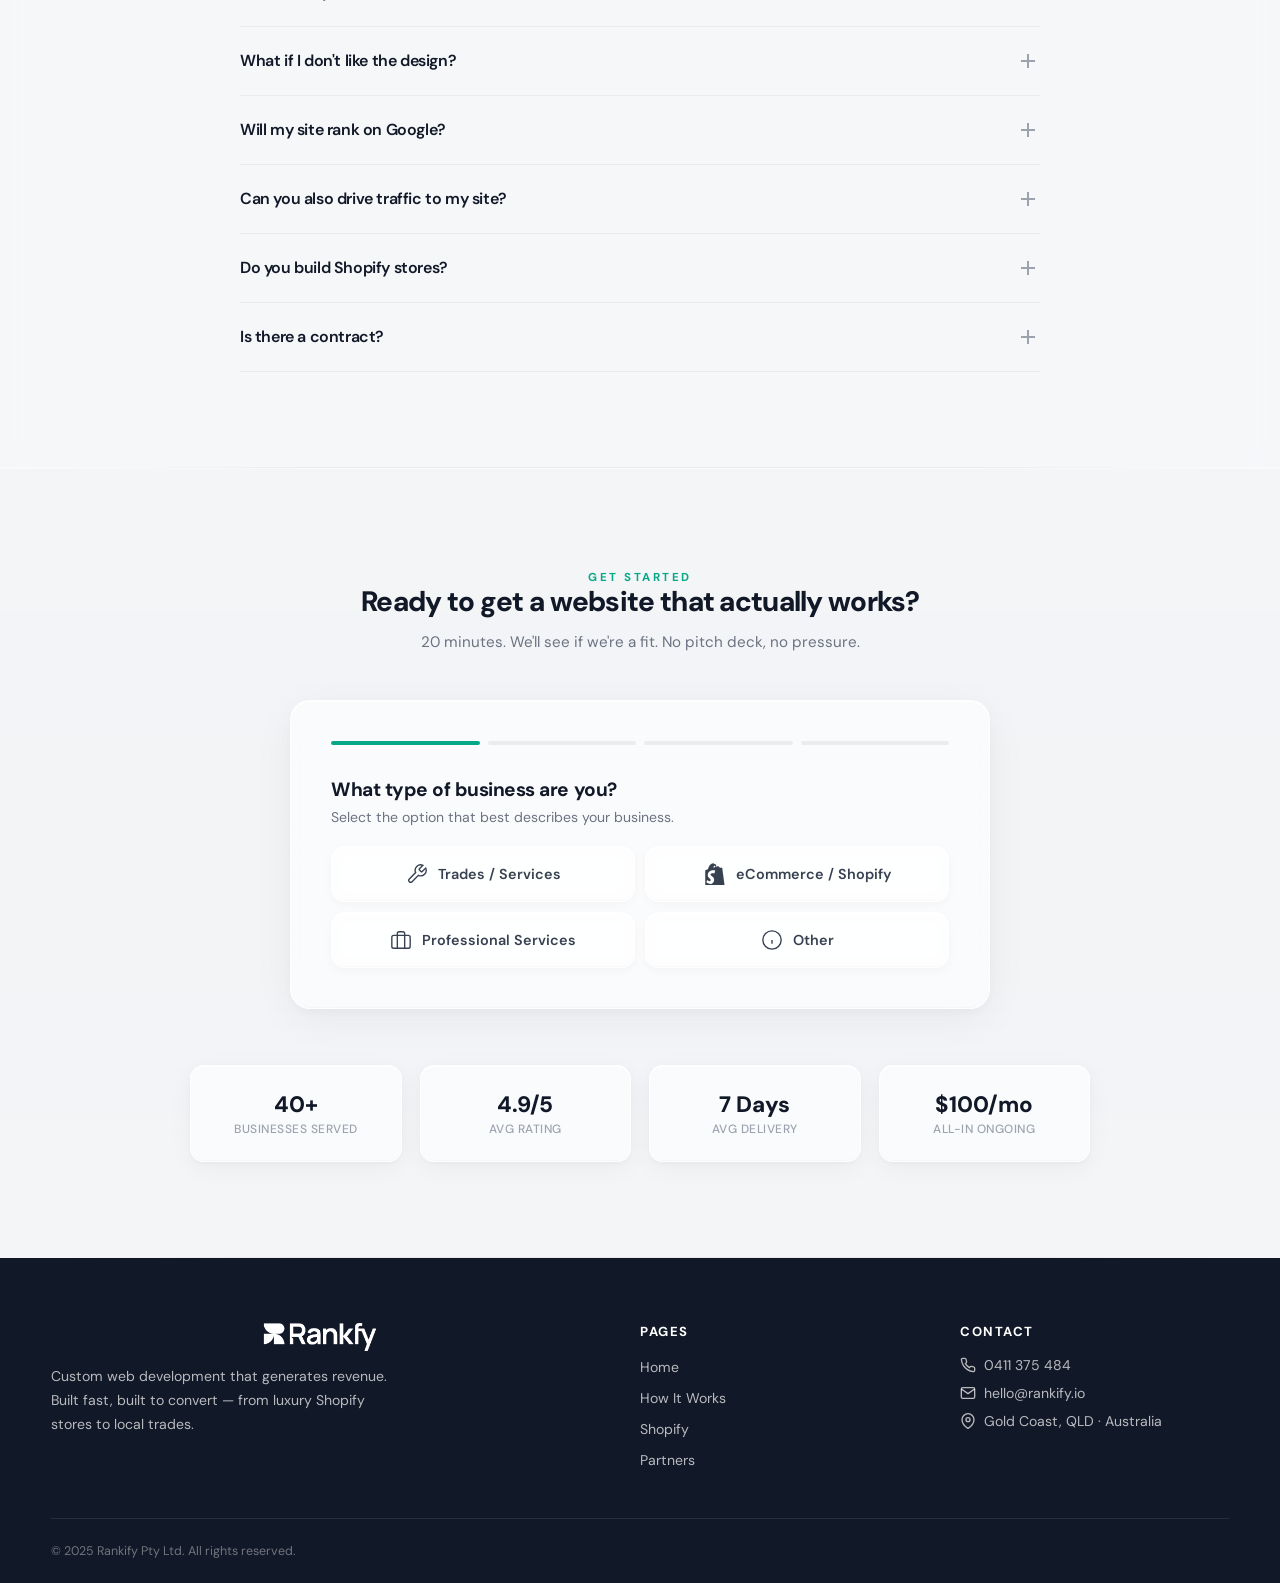
==== commit be989014: "Replace floating icons with full-width Book a Call banner bar" ====
--- a/index.html
+++ b/index.html
@@ -822,8 +822,12 @@
 
 <!-- FLOATING CTAs -->
 <div class="float-cta">
-  <a href="tel:0411375484" class="float-btn float-phone"><span class="float-phone-tip">0411 375 484</span><svg viewBox="0 0 24 24" fill="none" stroke="currentColor" stroke-width="2"><path d="M22 16.92v3a2 2 0 0 1-2.18 2 19.79 19.79 0 0 1-8.63-3.07 19.5 19.5 0 0 1-6-6 19.79 19.79 0 0 1-3.07-8.67A2 2 0 0 1 4.11 2h3a2 2 0 0 1 2 1.72 12.84 12.84 0 0 0 .7 2.81 2 2 0 0 1-.45 2.11L8.09 9.91a16 16 0 0 0 6 6l1.27-1.27a2 2 0 0 1 2.11-.45 12.84 12.84 0 0 0 2.81.7A2 2 0 0 1 22 16.92z"/></svg></a>
-  <a href="#quote-form" class="float-btn float-quote"><svg viewBox="0 0 24 24" fill="none" stroke="currentColor" stroke-width="2"><path d="M21 15a2 2 0 0 1-2 2H7l-4 4V5a2 2 0 0 1 2-2h14a2 2 0 0 1 2 2z"/></svg></a>
+  <div class="float-cta-text">
+    <div class="float-cta-title">Curious how it all works?</div>
+    <div class="float-cta-sub">Free 20-min demo · see the platform & get your questions answered</div>
+  </div>
+  <a href="#" class="float-cta-btn" onclick="event.preventDefault();openCalModal()">Book a Call <svg viewBox="0 0 24 24" fill="none" stroke="currentColor" stroke-width="2.5"><path d="M5 12h14M12 5l7 7-7 7"/></svg></a>
+  <button class="float-cta-close" onclick="this.parentElement.classList.remove('show');this.parentElement.style.display='none'"><svg viewBox="0 0 24 24" fill="none" stroke="currentColor" stroke-width="2"><path d="M18 6L6 18M6 6l12 12"/></svg></button>
 </div>
 <div class="float-mob">
   <a href="#" class="fm-call" onclick="event.preventDefault();openCalModal()"><svg width="16" height="16" viewBox="0 0 24 24" fill="none" stroke="currentColor" stroke-width="2"><path d="M22 16.92v3a2 2 0 0 1-2.18 2 19.79 19.79 0 0 1-8.63-3.07 19.5 19.5 0 0 1-6-6 19.79 19.79 0 0 1-3.07-8.67A2 2 0 0 1 4.11 2h3a2 2 0 0 1 2 1.72 12.84 12.84 0 0 0 .7 2.81 2 2 0 0 1-.45 2.11L8.09 9.91a16 16 0 0 0 6 6l1.27-1.27a2 2 0 0 1 2.11-.45 12.84 12.84 0 0 0 2.81.7A2 2 0 0 1 22 16.92z"/></svg> Book a Call</a>
--- a/assets/site.css
+++ b/assets/site.css
@@ -386,17 +386,17 @@
 .footer-bottom{padding:24px 0;font-size:.78rem;color:rgba(255,255,255,.4)}
 
 /* ================ FLOATING CTA (glass) ================ */
-.float-cta{position:fixed;bottom:24px;right:24px;z-index:90;display:flex;flex-direction:column;gap:10px;opacity:0;visibility:hidden;transform:translateY(20px);transition:all .3s ease}
-.float-cta.show{opacity:1;visibility:visible;transform:translateY(0)}
-.float-btn{width:52px;height:52px;border-radius:50%;display:flex;align-items:center;justify-content:center;cursor:pointer;transition:all .3s;position:relative;border:none;font-family:inherit}
-.float-btn svg{width:22px;height:22px;color:#fff}
-.float-phone{background:linear-gradient(135deg,var(--g800) 0%,var(--g900) 100%);box-shadow:0 6px 20px rgba(0,0,0,0.15),inset 0 1px 0 rgba(255,255,255,.08),inset 0 -1px 0 rgba(0,0,0,.1)}
-.float-phone:hover{transform:scale(1.08);box-shadow:0 8px 28px rgba(0,0,0,0.2),inset 0 1px 0 rgba(255,255,255,.1)}
-.float-phone-tip{position:absolute;right:62px;top:50%;transform:translateY(-50%);background:var(--g900);color:#fff;padding:8px 14px;border-radius:10px;font-size:.82rem;font-weight:700;white-space:nowrap;opacity:0;visibility:hidden;transition:all .2s;pointer-events:none;box-shadow:0 4px 12px rgba(0,0,0,.15)}
-.float-phone:hover .float-phone-tip{opacity:1;visibility:visible}
-.float-quote{background:linear-gradient(135deg,var(--brand) 0%,#05c49e 100%);box-shadow:0 6px 20px rgba(7,168,137,.3),inset 0 1px 0 rgba(255,255,255,.2),inset 0 -1px 0 rgba(0,0,0,.05);animation:float-pulse 2s ease-in-out infinite}
-.float-quote:hover{background:linear-gradient(135deg,var(--brand-dark) 0%,var(--brand) 100%);animation:none;transform:scale(1.08);box-shadow:0 8px 28px rgba(7,168,137,.35),inset 0 1px 0 rgba(255,255,255,.25)}
-@keyframes float-pulse{0%,100%{box-shadow:0 4px 20px var(--brand-glow)}50%{box-shadow:0 4px 32px rgba(7,168,137,.35)}}
+.float-cta{position:fixed;bottom:24px;left:50%;transform:translateX(-50%) translateY(20px);z-index:90;display:flex;align-items:center;gap:16px;background:var(--g900);padding:14px 16px 14px 28px;border-radius:16px;opacity:0;visibility:hidden;transition:all .4s ease;box-shadow:0 12px 40px rgba(0,0,0,.2),0 4px 12px rgba(0,0,0,.1);max-width:720px;width:calc(100% - 48px)}
+.float-cta.show{opacity:1;visibility:visible;transform:translateX(-50%) translateY(0)}
+.float-cta-text{flex:1;display:flex;flex-direction:column;gap:2px}
+.float-cta-title{color:#fff;font-size:.9rem;font-weight:700}
+.float-cta-sub{color:rgba(255,255,255,.5);font-size:.78rem;font-weight:500}
+.float-cta-btn{display:inline-flex;align-items:center;gap:6px;background:#fff;color:var(--g900);padding:10px 22px;border-radius:10px;font-size:.84rem;font-weight:700;white-space:nowrap;transition:all .2s;cursor:pointer;text-decoration:none;border:none;font-family:inherit}
+.float-cta-btn:hover{background:var(--g100);transform:translateY(-1px)}
+.float-cta-btn svg{width:16px;height:16px}
+.float-cta-close{width:36px;height:36px;border-radius:50%;display:flex;align-items:center;justify-content:center;background:rgba(255,255,255,.1);border:none;cursor:pointer;transition:all .2s;flex-shrink:0}
+.float-cta-close:hover{background:rgba(255,255,255,.2)}
+.float-cta-close svg{width:14px;height:14px;color:rgba(255,255,255,.5)}
 
 /* Mobile floating bar */
 .float-mob{display:none}
@@ -696,12 +696,13 @@
   .why-grid,.ind-grid{grid-template-columns:1fr}
   .why-sticky{position:static}
   .vid-grid{grid-template-columns:1fr}
+  .hero .ctr{max-width:100%}
   .hero-split{grid-template-columns:1fr;text-align:center}
   .hero-copy{text-align:center}
   .hero-sub-main{margin-left:auto;margin-right:auto}
   .hero-checks{justify-content:center}
   .hero-btns{justify-content:center}
-  .hero-trust-badges{justify-content:flex-start;flex-wrap:wrap}
+  .hero-trust-badges{justify-content:center;flex-wrap:wrap}
   .hero .hero-cols{display:none}
   #reframe .hero-cols{display:grid;height:360px;max-width:100%;margin:32px 0 0;gap:10px}
   #reframe .hero-col-phone{max-width:120px}
